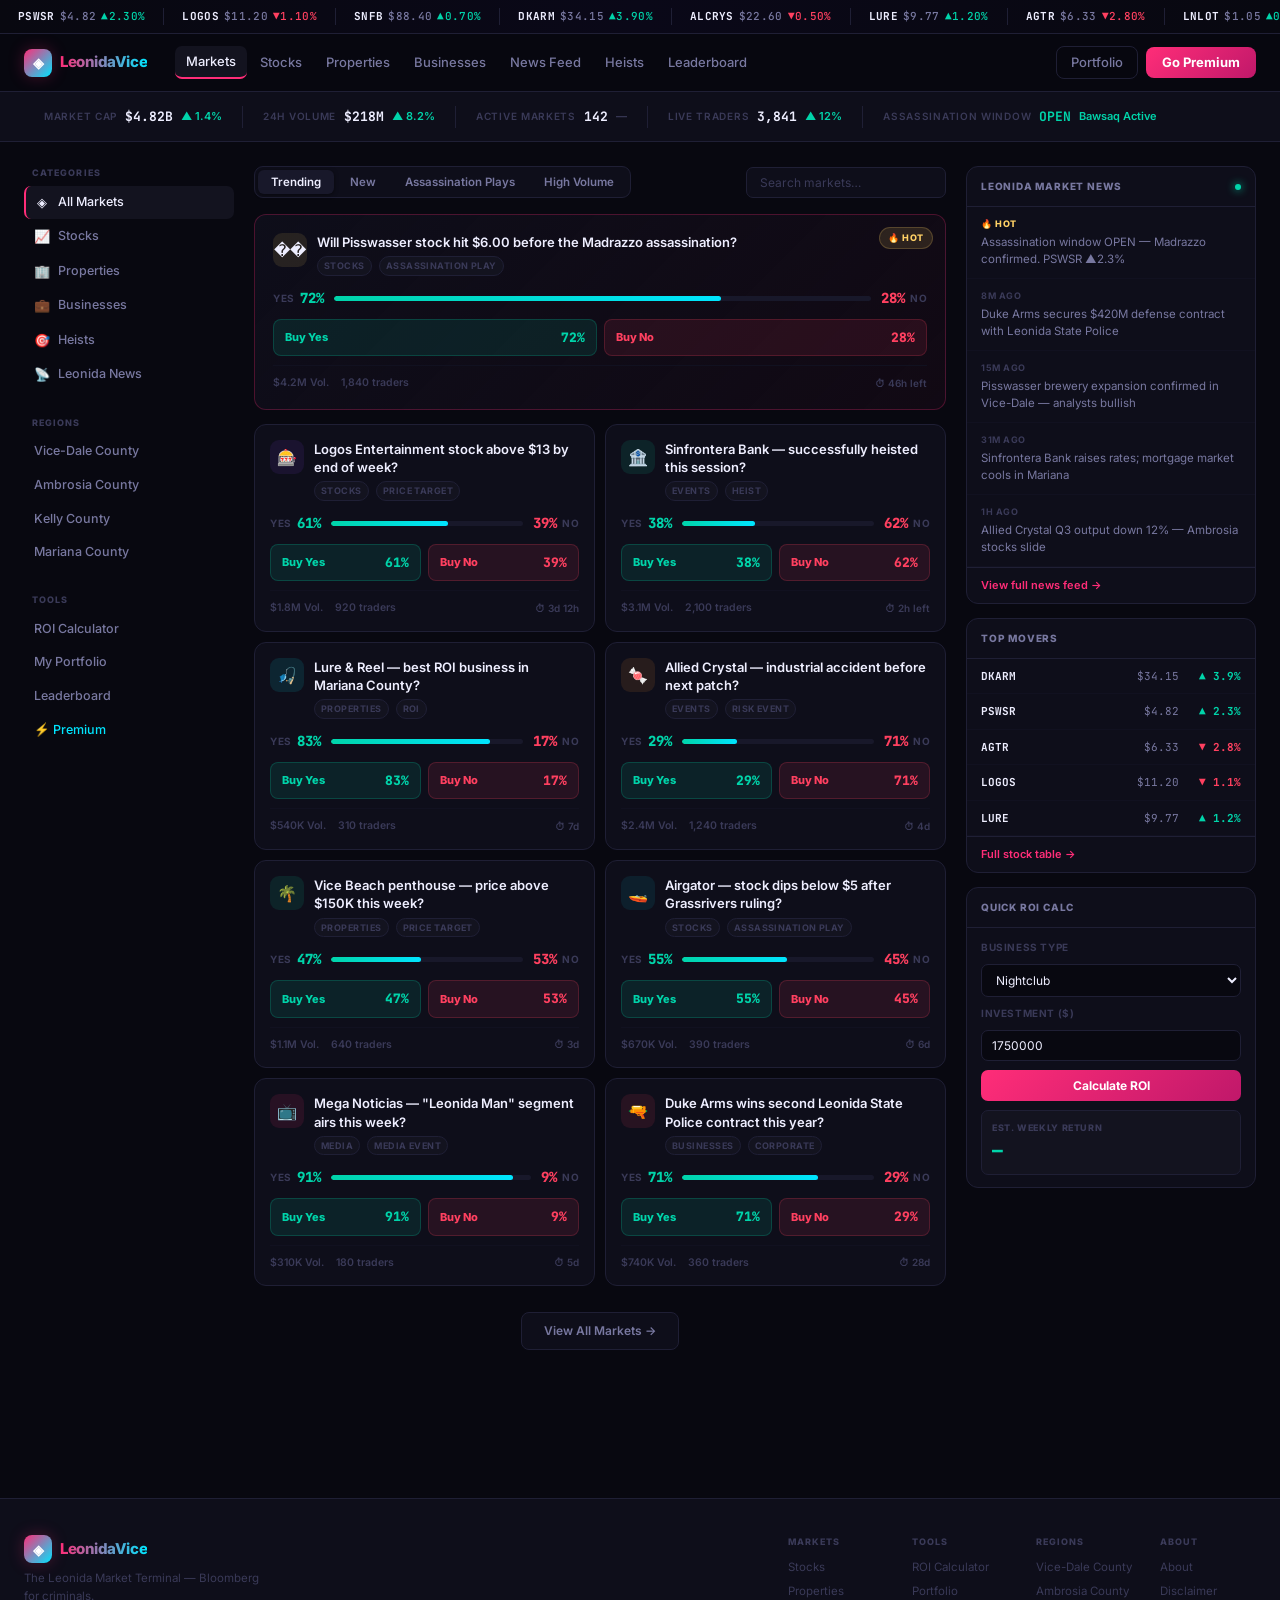
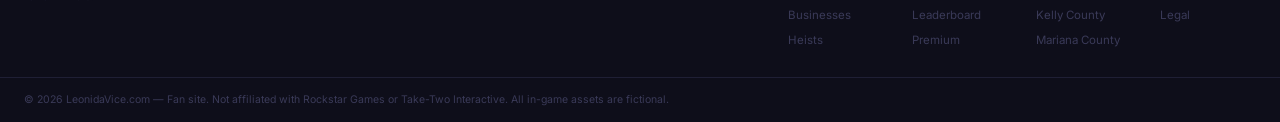
==== leonidavice/index.html @ eaaa9a16 "Initial commit — LeonidaVice Terminal v1 - Full Polymarket-style GTA VI economy tracker - 14 HTML pa" ====
﻿<!DOCTYPE html>
<html lang="en">
<head>
  <meta charset="UTF-8"/>
  <meta name="viewport" content="width=device-width,initial-scale=1.0"/>
  <title>LeonidaVice — The Leonida Market Terminal</title>
  <link rel="stylesheet" href="styles.css"/>
  <link rel="preconnect" href="https://fonts.googleapis.com"/>
  <link href="https://fonts.googleapis.com/css2?family=Inter:wght@300;400;500;600;700;800;900&family=JetBrains+Mono:wght@400;500;600;700&display=swap" rel="stylesheet"/>
</head>
<body>

<div class="ticker-wrap"><div class="ticker-track">
  <span class="tick up"><span class="tick-sym">PSWSR</span> <span class="tick-val">$4.82</span> <span class="tick-delta">▲2.30%</span></span>
  <span class="tick down"><span class="tick-sym">LOGOS</span> <span class="tick-val">$11.20</span> <span class="tick-delta">▼1.10%</span></span>
  <span class="tick up"><span class="tick-sym">SNFB</span> <span class="tick-val">$88.40</span> <span class="tick-delta">▲0.70%</span></span>
  <span class="tick up"><span class="tick-sym">DKARM</span> <span class="tick-val">$34.15</span> <span class="tick-delta">▲3.90%</span></span>
  <span class="tick down"><span class="tick-sym">ALCRYS</span> <span class="tick-val">$22.60</span> <span class="tick-delta">▼0.50%</span></span>
  <span class="tick up"><span class="tick-sym">LURE</span> <span class="tick-val">$9.77</span> <span class="tick-delta">▲1.20%</span></span>
  <span class="tick down"><span class="tick-sym">AGTR</span> <span class="tick-val">$6.33</span> <span class="tick-delta">▼2.80%</span></span>
  <span class="tick up"><span class="tick-sym">LNLOT</span> <span class="tick-val">$1.05</span> <span class="tick-delta">▲0.10%</span></span>
  <span class="tick up"><span class="tick-sym">MGNOT</span> <span class="tick-val">$18.90</span> <span class="tick-delta">▲0.40%</span></span>
  <span class="tick down"><span class="tick-sym">VCPROP</span> <span class="tick-val">$142.00</span> <span class="tick-delta">▼0.90%</span></span>
  <span class="tick up"><span class="tick-sym">PSWSR</span> <span class="tick-val">$4.82</span> <span class="tick-delta">▲2.30%</span></span>
  <span class="tick down"><span class="tick-sym">LOGOS</span> <span class="tick-val">$11.20</span> <span class="tick-delta">▼1.10%</span></span>
  <span class="tick up"><span class="tick-sym">SNFB</span> <span class="tick-val">$88.40</span> <span class="tick-delta">▲0.70%</span></span>
  <span class="tick up"><span class="tick-sym">DKARM</span> <span class="tick-val">$34.15</span> <span class="tick-delta">▲3.90%</span></span>
  <span class="tick down"><span class="tick-sym">ALCRYS</span> <span class="tick-val">$22.60</span> <span class="tick-delta">▼0.50%</span></span>
  <span class="tick up"><span class="tick-sym">LURE</span> <span class="tick-val">$9.77</span> <span class="tick-delta">▲1.20%</span></span>
  <span class="tick down"><span class="tick-sym">AGTR</span> <span class="tick-val">$6.33</span> <span class="tick-delta">▼2.80%</span></span>
  <span class="tick up"><span class="tick-sym">LNLOT</span> <span class="tick-val">$1.05</span> <span class="tick-delta">▲0.10%</span></span>
  <span class="tick up"><span class="tick-sym">MGNOT</span> <span class="tick-val">$18.90</span> <span class="tick-delta">▲0.40%</span></span>
  <span class="tick down"><span class="tick-sym">VCPROP</span> <span class="tick-val">$142.00</span> <span class="tick-delta">▼0.90%</span></span>
</div></div>

<nav class="nav"><div class="nav-inner">
  <a href="index.html" class="logo"><span class="logo-icon">◈</span><span class="logo-text">LeonidaVice</span></a>
  <div class="nav-links">
    <a href="index.html" class="nav-link active">Markets</a>
    <a href="stocks.html" class="nav-link">Stocks</a>
    <a href="properties.html" class="nav-link">Properties</a>
    <a href="businesses.html" class="nav-link">Businesses</a>
    <a href="news.html" class="nav-link">News Feed</a>
    <a href="heists.html" class="nav-link">Heists</a>
    <a href="leaderboard.html" class="nav-link">Leaderboard</a>
  </div>
  <div class="nav-right">
    <a href="portfolio.html" class="btn-ghost">Portfolio</a>
    <a href="premium.html" class="btn-primary">Go Premium</a>
  </div>
</div></nav>

<div class="stats-bar"><div class="stats-bar-inner">
  <div class="stat-item"><span class="stat-label">Market Cap</span><span class="stat-value" data-stat="market-cap">$4.82B</span><span class="stat-delta up">▲ 1.4%</span></div>
  <div class="stat-divider"></div>
  <div class="stat-item"><span class="stat-label">24h Volume</span><span class="stat-value">$218M</span><span class="stat-delta up">▲ 8.2%</span></div>
  <div class="stat-divider"></div>
  <div class="stat-item"><span class="stat-label">Active Markets</span><span class="stat-value">142</span><span class="stat-delta neutral">—</span></div>
  <div class="stat-divider"></div>
  <div class="stat-item"><span class="stat-label">Live Traders</span><span class="stat-value" data-traders>3,841</span><span class="stat-delta up">▲ 12%</span></div>
  <div class="stat-divider"></div>
  <div class="stat-item"><span class="stat-label">Assassination Window</span><span class="stat-value live-pulse">OPEN</span><span class="stat-delta up">Bawsaq Active</span></div>
</div></div>

<div class="main-layout">
  <aside class="sidebar-left">
    <div class="sidebar-section">
      <p class="sidebar-heading">Categories</p>
      <a href="index.html" class="sidebar-link active"><span class="sidebar-icon">◈</span> All Markets</a>
      <a href="stocks.html" class="sidebar-link"><span class="sidebar-icon">📈</span> Stocks</a>
      <a href="properties.html" class="sidebar-link"><span class="sidebar-icon">🏢</span> Properties</a>
      <a href="businesses.html" class="sidebar-link"><span class="sidebar-icon">💼</span> Businesses</a>
      <a href="heists.html" class="sidebar-link"><span class="sidebar-icon">🎯</span> Heists</a>
      <a href="news.html" class="sidebar-link"><span class="sidebar-icon">📡</span> Leonida News</a>
    </div>
    <div class="sidebar-section">
      <p class="sidebar-heading">Regions</p>
      <a href="region.html?r=vice-dale" class="sidebar-link">Vice-Dale County</a>
      <a href="region.html?r=ambrosia" class="sidebar-link">Ambrosia County</a>
      <a href="region.html?r=kelly" class="sidebar-link">Kelly County</a>
      <a href="region.html?r=mariana" class="sidebar-link">Mariana County</a>
    </div>
    <div class="sidebar-section">
      <p class="sidebar-heading">Tools</p>
      <a href="calculator.html" class="sidebar-link">ROI Calculator</a>
      <a href="portfolio.html" class="sidebar-link">My Portfolio</a>
      <a href="leaderboard.html" class="sidebar-link">Leaderboard</a>
      <a href="premium.html" class="sidebar-link premium-link">⚡ Premium</a>
    </div>
  </aside>

  <section class="feed">
    <div class="filter-bar">
      <div class="filter-tabs">
        <button class="filter-tab active">Trending</button>
        <button class="filter-tab">New</button>
        <button class="filter-tab">Assassination Plays</button>
        <button class="filter-tab">High Volume</button>
      </div>
      <input type="text" placeholder="Search markets…" class="search-input"/>
    </div>

    <!-- FEATURED CARD — full Polymarket style -->
    <div class="market-card featured" data-market-id="pswsr-6">
      <div class="card-badge">🔥 HOT</div>
      <div class="card-header">
        <div class="card-icon-wrap pisswasser">��</div>
        <div class="card-title-block">
          <h3 class="card-title">Will Pisswasser stock hit $6.00 before the Madrazzo assassination?</h3>
          <div class="card-meta">
            <span class="card-tag">Stocks</span>
            <span class="card-tag">Assassination Play</span>
          </div>
        </div>
      </div>
      <!-- Probability display -->
      <div class="card-prob-row">
        <div class="card-prob-yes">
          <span class="card-prob-label">Yes</span>
          <span class="card-prob-pct outcome-pct" style="color:var(--teal)">72%</span>
        </div>
        <div class="card-prob-bar-wrap">
          <div class="card-prob-bar">
            <div class="card-prob-fill" style="width:72%"></div>
          </div>
        </div>
        <div class="card-prob-no">
          <span class="card-prob-pct outcome-pct" style="color:var(--red)">28%</span>
          <span class="card-prob-label">No</span>
        </div>
      </div>
      <!-- Action buttons -->
      <div class="card-outcomes">
        <a href="market.html?id=pswsr-6" class="outcome-btn yes">
          <span class="outcome-label">Buy Yes</span><span class="outcome-pct">72%</span>
        </a>
        <a href="market.html?id=pswsr-6" class="outcome-btn no">
          <span class="outcome-label">Buy No</span><span class="outcome-pct">28%</span>
        </a>
      </div>
      <!-- Footer stats -->
      <div class="card-footer-stats">
        <span class="card-vol">$4.2M Vol.</span>
        <span class="card-traders card-traders">1,840 traders</span>
        <span class="card-ends">⏱ 46h left</span>
      </div>
    </div>

    <!-- MARKET GRID — 2 col, true Polymarket cards -->
    <div class="market-grid">

      <!-- Card: LOGOS -->
      <div class="market-card" data-market-id="logos-week">
        <div class="card-header">
          <div class="card-icon-wrap logos">🎰</div>
          <div class="card-title-block">
            <h3 class="card-title">Logos Entertainment stock above $13 by end of week?</h3>
            <div class="card-meta"><span class="card-tag">Stocks</span><span class="card-tag">Price Target</span></div>
          </div>
        </div>
        <div class="card-prob-row">
          <div class="card-prob-yes"><span class="card-prob-label">Yes</span><span class="card-prob-pct" style="color:var(--teal)">61%</span></div>
          <div class="card-prob-bar-wrap"><div class="card-prob-bar"><div class="card-prob-fill" style="width:61%"></div></div></div>
          <div class="card-prob-no"><span class="card-prob-pct" style="color:var(--red)">39%</span><span class="card-prob-label">No</span></div>
        </div>
        <div class="card-outcomes">
          <a href="market.html?id=logos-week" class="outcome-btn yes"><span class="outcome-label">Buy Yes</span><span class="outcome-pct">61%</span></a>
          <a href="market.html?id=logos-week" class="outcome-btn no"><span class="outcome-label">Buy No</span><span class="outcome-pct">39%</span></a>
        </div>
        <div class="card-footer-stats">
          <span class="card-vol">$1.8M Vol.</span>
          <span class="card-traders">920 traders</span>
          <span class="card-ends">⏱ 3d 12h</span>
        </div>
      </div>

      <!-- Card: SNFB Heist -->
      <div class="market-card" data-market-id="snfb-heist">
        <div class="card-header">
          <div class="card-icon-wrap snfb">🏦</div>
          <div class="card-title-block">
            <h3 class="card-title">Sinfrontera Bank — successfully heisted this session?</h3>
            <div class="card-meta"><span class="card-tag">Events</span><span class="card-tag">Heist</span></div>
          </div>
        </div>
        <div class="card-prob-row">
          <div class="card-prob-yes"><span class="card-prob-label">Yes</span><span class="card-prob-pct" style="color:var(--teal)">38%</span></div>
          <div class="card-prob-bar-wrap"><div class="card-prob-bar"><div class="card-prob-fill" style="width:38%"></div></div></div>
          <div class="card-prob-no"><span class="card-prob-pct" style="color:var(--red)">62%</span><span class="card-prob-label">No</span></div>
        </div>
        <div class="card-outcomes">
          <a href="market.html?id=snfb-heist" class="outcome-btn yes"><span class="outcome-label">Buy Yes</span><span class="outcome-pct">38%</span></a>
          <a href="market.html?id=snfb-heist" class="outcome-btn no"><span class="outcome-label">Buy No</span><span class="outcome-pct">62%</span></a>
        </div>
        <div class="card-footer-stats">
          <span class="card-vol">$3.1M Vol.</span>
          <span class="card-traders">2,100 traders</span>
          <span class="card-ends">⏱ 2h left</span>
        </div>
      </div>

      <!-- Card: LURE ROI -->
      <div class="market-card" data-market-id="lure-roi">
        <div class="card-header">
          <div class="card-icon-wrap lure">🎣</div>
          <div class="card-title-block">
            <h3 class="card-title">Lure & Reel — best ROI business in Mariana County?</h3>
            <div class="card-meta"><span class="card-tag">Properties</span><span class="card-tag">ROI</span></div>
          </div>
        </div>
        <div class="card-prob-row">
          <div class="card-prob-yes"><span class="card-prob-label">Yes</span><span class="card-prob-pct" style="color:var(--teal)">83%</span></div>
          <div class="card-prob-bar-wrap"><div class="card-prob-bar"><div class="card-prob-fill" style="width:83%"></div></div></div>
          <div class="card-prob-no"><span class="card-prob-pct" style="color:var(--red)">17%</span><span class="card-prob-label">No</span></div>
        </div>
        <div class="card-outcomes">
          <a href="market.html?id=lure-roi" class="outcome-btn yes"><span class="outcome-label">Buy Yes</span><span class="outcome-pct">83%</span></a>
          <a href="market.html?id=lure-roi" class="outcome-btn no"><span class="outcome-label">Buy No</span><span class="outcome-pct">17%</span></a>
        </div>
        <div class="card-footer-stats">
          <span class="card-vol">$540K Vol.</span>
          <span class="card-traders">310 traders</span>
          <span class="card-ends">⏱ 7d</span>
        </div>
      </div>

      <!-- Card: ALCRYS accident -->
      <div class="market-card" data-market-id="alcrys-accident">
        <div class="card-header">
          <div class="card-icon-wrap alcrys">🍬</div>
          <div class="card-title-block">
            <h3 class="card-title">Allied Crystal — industrial accident before next patch?</h3>
            <div class="card-meta"><span class="card-tag">Events</span><span class="card-tag">Risk Event</span></div>
          </div>
        </div>
        <div class="card-prob-row">
          <div class="card-prob-yes"><span class="card-prob-label">Yes</span><span class="card-prob-pct" style="color:var(--teal)">29%</span></div>
          <div class="card-prob-bar-wrap"><div class="card-prob-bar"><div class="card-prob-fill" style="width:29%"></div></div></div>
          <div class="card-prob-no"><span class="card-prob-pct" style="color:var(--red)">71%</span><span class="card-prob-label">No</span></div>
        </div>
        <div class="card-outcomes">
          <a href="market.html?id=alcrys-accident" class="outcome-btn yes"><span class="outcome-label">Buy Yes</span><span class="outcome-pct">29%</span></a>
          <a href="market.html?id=alcrys-accident" class="outcome-btn no"><span class="outcome-label">Buy No</span><span class="outcome-pct">71%</span></a>
        </div>
        <div class="card-footer-stats">
          <span class="card-vol">$2.4M Vol.</span>
          <span class="card-traders">1,240 traders</span>
          <span class="card-ends">⏱ 4d</span>
        </div>
      </div>

      <!-- Card: VCPROP -->
      <div class="market-card" data-market-id="vcprop-150">
        <div class="card-header">
          <div class="card-icon-wrap vcprop">🌴</div>
          <div class="card-title-block">
            <h3 class="card-title">Vice Beach penthouse — price above $150K this week?</h3>
            <div class="card-meta"><span class="card-tag">Properties</span><span class="card-tag">Price Target</span></div>
          </div>
        </div>
        <div class="card-prob-row">
          <div class="card-prob-yes"><span class="card-prob-label">Yes</span><span class="card-prob-pct" style="color:var(--teal)">47%</span></div>
          <div class="card-prob-bar-wrap"><div class="card-prob-bar"><div class="card-prob-fill" style="width:47%"></div></div></div>
          <div class="card-prob-no"><span class="card-prob-pct" style="color:var(--red)">53%</span><span class="card-prob-label">No</span></div>
        </div>
        <div class="card-outcomes">
          <a href="market.html?id=vcprop-150" class="outcome-btn yes"><span class="outcome-label">Buy Yes</span><span class="outcome-pct">47%</span></a>
          <a href="market.html?id=vcprop-150" class="outcome-btn no"><span class="outcome-label">Buy No</span><span class="outcome-pct">53%</span></a>
        </div>
        <div class="card-footer-stats">
          <span class="card-vol">$1.1M Vol.</span>
          <span class="card-traders">640 traders</span>
          <span class="card-ends">⏱ 3d</span>
        </div>
      </div>

      <!-- Card: AGTR dip -->
      <div class="market-card" data-market-id="agtr-dip">
        <div class="card-header">
          <div class="card-icon-wrap agtr">🚤</div>
          <div class="card-title-block">
            <h3 class="card-title">Airgator — stock dips below $5 after Grassrivers ruling?</h3>
            <div class="card-meta"><span class="card-tag">Stocks</span><span class="card-tag">Assassination Play</span></div>
          </div>
        </div>
        <div class="card-prob-row">
          <div class="card-prob-yes"><span class="card-prob-label">Yes</span><span class="card-prob-pct" style="color:var(--teal)">55%</span></div>
          <div class="card-prob-bar-wrap"><div class="card-prob-bar"><div class="card-prob-fill" style="width:55%"></div></div></div>
          <div class="card-prob-no"><span class="card-prob-pct" style="color:var(--red)">45%</span><span class="card-prob-label">No</span></div>
        </div>
        <div class="card-outcomes">
          <a href="market.html?id=agtr-dip" class="outcome-btn yes"><span class="outcome-label">Buy Yes</span><span class="outcome-pct">55%</span></a>
          <a href="market.html?id=agtr-dip" class="outcome-btn no"><span class="outcome-label">Buy No</span><span class="outcome-pct">45%</span></a>
        </div>
        <div class="card-footer-stats">
          <span class="card-vol">$670K Vol.</span>
          <span class="card-traders">390 traders</span>
          <span class="card-ends">⏱ 6d</span>
        </div>
      </div>

      <!-- Card: MGNOT -->
      <div class="market-card" data-market-id="mgnot-leonidaman">
        <div class="card-header">
          <div class="card-icon-wrap mgnot">📺</div>
          <div class="card-title-block">
            <h3 class="card-title">Mega Noticias — "Leonida Man" segment airs this week?</h3>
            <div class="card-meta"><span class="card-tag">Media</span><span class="card-tag">Media Event</span></div>
          </div>
        </div>
        <div class="card-prob-row">
          <div class="card-prob-yes"><span class="card-prob-label">Yes</span><span class="card-prob-pct" style="color:var(--teal)">91%</span></div>
          <div class="card-prob-bar-wrap"><div class="card-prob-bar"><div class="card-prob-fill" style="width:91%"></div></div></div>
          <div class="card-prob-no"><span class="card-prob-pct" style="color:var(--red)">9%</span><span class="card-prob-label">No</span></div>
        </div>
        <div class="card-outcomes">
          <a href="market.html?id=mgnot-leonidaman" class="outcome-btn yes"><span class="outcome-label">Buy Yes</span><span class="outcome-pct">91%</span></a>
          <a href="market.html?id=mgnot-leonidaman" class="outcome-btn no"><span class="outcome-label">Buy No</span><span class="outcome-pct">9%</span></a>
        </div>
        <div class="card-footer-stats">
          <span class="card-vol">$310K Vol.</span>
          <span class="card-traders">180 traders</span>
          <span class="card-ends">⏱ 5d</span>
        </div>
      </div>

      <!-- Card: DKARM contract -->
      <div class="market-card" data-market-id="dkarm-contract">
        <div class="card-header">
          <div class="card-icon-wrap duke">🔫</div>
          <div class="card-title-block">
            <h3 class="card-title">Duke Arms wins second Leonida State Police contract this year?</h3>
            <div class="card-meta"><span class="card-tag">Businesses</span><span class="card-tag">Corporate</span></div>
          </div>
        </div>
        <div class="card-prob-row">
          <div class="card-prob-yes"><span class="card-prob-label">Yes</span><span class="card-prob-pct" style="color:var(--teal)">71%</span></div>
          <div class="card-prob-bar-wrap"><div class="card-prob-bar"><div class="card-prob-fill" style="width:71%"></div></div></div>
          <div class="card-prob-no"><span class="card-prob-pct" style="color:var(--red)">29%</span><span class="card-prob-label">No</span></div>
        </div>
        <div class="card-outcomes">
          <a href="market.html?id=duke-kelly" class="outcome-btn yes"><span class="outcome-label">Buy Yes</span><span class="outcome-pct">71%</span></a>
          <a href="market.html?id=duke-kelly" class="outcome-btn no"><span class="outcome-label">Buy No</span><span class="outcome-pct">29%</span></a>
        </div>
        <div class="card-footer-stats">
          <span class="card-vol">$740K Vol.</span>
          <span class="card-traders">360 traders</span>
          <span class="card-ends">⏱ 28d</span>
        </div>
      </div>

    </div><!-- end market-grid -->

    <div class="load-more-wrap">
      <a href="stocks.html" class="btn-load-more">View All Markets →</a>
    </div>
  </section>

  <!-- RIGHT SIDEBAR -->
  <aside class="sidebar-right">
    <div class="widget">
      <div class="widget-header"><span class="widget-title">Leonida Market News</span><span class="live-dot"></span></div>
      <div class="news-feed">
        <a href="news.html" class="news-item"><span class="news-item-hot">🔥 HOT</span><p class="news-text">Assassination window OPEN — Madrazzo confirmed. PSWSR ▲2.3%</p></a>
        <a href="news.html" class="news-item"><span class="news-time">8m ago</span><p class="news-text">Duke Arms secures $420M defense contract with Leonida State Police</p></a>
        <a href="news.html" class="news-item"><span class="news-time">15m ago</span><p class="news-text">Pisswasser brewery expansion confirmed in Vice-Dale — analysts bullish</p></a>
        <a href="news.html" class="news-item"><span class="news-time">31m ago</span><p class="news-text">Sinfrontera Bank raises rates; mortgage market cools in Mariana</p></a>
        <a href="news.html" class="news-item"><span class="news-time">1h ago</span><p class="news-text">Allied Crystal Q3 output down 12% — Ambrosia stocks slide</p></a>
      </div>
      <a href="news.html" class="widget-footer-link">View full news feed →</a>
    </div>

    <div class="widget">
      <div class="widget-header"><span class="widget-title">Top Movers</span></div>
      <div class="movers-list">
        <a href="stock-detail.html?sym=DKARM" class="mover-row" data-sym="DKARM"><span class="mover-name">DKARM</span><span class="mover-price">$34.15</span><span class="mover-delta up">▲ 3.9%</span></a>
        <a href="stock-detail.html?sym=PSWSR" class="mover-row" data-sym="PSWSR"><span class="mover-name">PSWSR</span><span class="mover-price">$4.82</span><span class="mover-delta up">▲ 2.3%</span></a>
        <a href="stock-detail.html?sym=AGTR" class="mover-row" data-sym="AGTR"><span class="mover-name">AGTR</span><span class="mover-price">$6.33</span><span class="mover-delta down">▼ 2.8%</span></a>
        <a href="stock-detail.html?sym=LOGOS" class="mover-row" data-sym="LOGOS"><span class="mover-name">LOGOS</span><span class="mover-price">$11.20</span><span class="mover-delta down">▼ 1.1%</span></a>
        <a href="stock-detail.html?sym=LURE" class="mover-row" data-sym="LURE"><span class="mover-name">LURE</span><span class="mover-price">$9.77</span><span class="mover-delta up">▲ 1.2%</span></a>
      </div>
      <a href="stocks.html" class="widget-footer-link">Full stock table →</a>
    </div>

    <div class="widget">
      <div class="widget-header"><span class="widget-title">Quick ROI Calc</span></div>
      <div class="calc-body">
        <label class="calc-label">Business Type</label>
        <select class="calc-select" id="biz-type">
          <option>Nightclub</option><option>Bunker</option><option>Coke Lab</option>
          <option>Counterfeit Cash</option><option>Weed Farm</option>
        </select>
        <label class="calc-label">Investment ($)</label>
        <input type="number" class="calc-input" id="invest-amt" value="1750000"/>
        <button class="btn-calc" onclick="calcROI()">Calculate ROI</button>
        <div class="calc-result">
          <span class="result-label">Est. Weekly Return</span>
          <span class="result-value" id="result-val">—</span>
        </div>
      </div>
    </div>
  </aside>
</div>

<footer class="footer">
  <div class="footer-inner">
    <div class="footer-brand">
      <a href="index.html" class="logo"><span class="logo-icon">◈</span><span class="logo-text">LeonidaVice</span></a>
      <p class="footer-tagline">The Leonida Market Terminal — Bloomberg for criminals.</p>
    </div>
    <div class="footer-links">
      <div class="footer-col"><p class="footer-col-title">Markets</p><a href="stocks.html">Stocks</a><a href="properties.html">Properties</a><a href="businesses.html">Businesses</a><a href="heists.html">Heists</a></div>
      <div class="footer-col"><p class="footer-col-title">Tools</p><a href="calculator.html">ROI Calculator</a><a href="portfolio.html">Portfolio</a><a href="leaderboard.html">Leaderboard</a><a href="premium.html">Premium</a></div>
      <div class="footer-col"><p class="footer-col-title">Regions</p><a href="region.html?r=vice-dale">Vice-Dale County</a><a href="region.html?r=ambrosia">Ambrosia County</a><a href="region.html?r=kelly">Kelly County</a><a href="region.html?r=mariana">Mariana County</a></div>
      <div class="footer-col"><p class="footer-col-title">About</p><a href="about.html">About</a><a href="about.html#disclaimer">Disclaimer</a><a href="about.html#legal">Legal</a></div>
    </div>
  </div>
  <div class="footer-bottom">
    <p>© 2026 LeonidaVice.com — Fan site. Not affiliated with Rockstar Games or Take-Two Interactive. All in-game assets are fictional.</p>
  </div>
</footer>

<!-- Compact mode toggle for second-monitor use -->
<button class="compact-toggle" onclick="document.body.classList.toggle('compact-mode')" title="Toggle compact mode">⊞</button>

<script src="data-config.js"></script>
<script src="app.js"></script>
</body>
</html>
---- leonidavice/styles.css ----
﻿/* ═══════════════════════════════════════════════
   LEONIDAVICE — Design System
   Miami Vice × Polymarket: hot pink / cyan / teal
   on near-black. Premium fintech, zero generic.
═══════════════════════════════════════════════ */
:root {
  /* Core backgrounds */
  --bg:          #080810;
  --surface:     #0e0e1a;
  --surface-2:   #13131f;
  --surface-3:   #18182a;

  /* Borders */
  --border:        #1f1f35;
  --border-subtle: #111120;

  /* Miami Vice accent palette */
  --pink:        #ff2d78;
  --pink-dim:    rgba(255,45,120,0.12);
  --pink-glow:   rgba(255,45,120,0.25);
  --cyan:        #00e5ff;
  --cyan-dim:    rgba(0,229,255,0.10);
  --cyan-glow:   rgba(0,229,255,0.22);
  --teal:        #00d4aa;
  --teal-dim:    rgba(0,212,170,0.10);
  --teal-glow:   rgba(0,212,170,0.20);
  --purple:      #7c3aed;
  --purple-dim:  rgba(124,58,237,0.12);

  /* Semantic */
  --accent:      var(--pink);
  --accent-hover:#ff5294;
  --accent-glow: var(--pink-glow);
  --green:       var(--teal);
  --green-bg:    var(--teal-dim);
  --red:         #ff4060;
  --red-bg:      rgba(255,64,96,0.10);
  --gold:        #ffd166;

  /* Text */
  --text:   #eeeeff;
  --text-2: #7878a0;
  --text-3: #3a3a58;

  /* Layout */
  --ticker-h: 34px;
  --nav-h:    58px;
  --stats-h:  50px;
}

*,*::before,*::after { box-sizing:border-box; margin:0; padding:0 }
html { font-size:14px; scroll-behavior:smooth }
body {
  background: var(--bg);
  color: var(--text);
  font-family: 'Inter', sans-serif;
  line-height: 1.5;
  min-height: 100vh;
  overflow-x: hidden;
}
a { color:inherit; text-decoration:none }
button { cursor:pointer; font-family:inherit }
input,select,textarea { font-family:inherit }

/* ── TICKER ── */
.ticker-wrap {
  position:fixed; top:0; left:0; right:0; z-index:100;
  height:var(--ticker-h);
  background: linear-gradient(90deg, #080810 0%, #0a0818 50%, #080810 100%);
  border-bottom: 1px solid var(--border);
  overflow:hidden; display:flex; align-items:center;
}
.ticker-track {
  display:flex; gap:0; white-space:nowrap;
  animation: ticker 55s linear infinite;
}
.ticker-track:hover { animation-play-state:paused }
@keyframes ticker { 0%{transform:translateX(0)} 100%{transform:translateX(-50%)} }
.tick {
  display:inline-flex; align-items:center; gap:5px;
  padding:0 18px;
  font-family:'JetBrains Mono',monospace;
  font-size:11px; font-weight:500; letter-spacing:0.03em;
  border-right:1px solid var(--border);
}
.tick-sym { color:var(--text); font-weight:700 }
.tick-val { color:var(--text-2) }
.tick.up  .tick-delta { color:var(--teal) }
.tick.down .tick-delta { color:var(--red) }

/* ── NAV ── */
.nav {
  position:fixed; top:var(--ticker-h); left:0; right:0; z-index:99;
  height:var(--nav-h);
  background: rgba(8,8,16,0.96);
  backdrop-filter: blur(16px);
  border-bottom: 1px solid var(--border);
  display:flex; align-items:center;
}
.nav-inner {
  max-width:1440px; margin:0 auto; width:100%;
  padding:0 24px; display:flex; align-items:center; gap:28px;
}
.logo { display:flex; align-items:center; gap:8px; flex-shrink:0 }
.logo-icon {
  width:28px; height:28px; border-radius:8px;
  background: linear-gradient(135deg, var(--pink), var(--cyan));
  display:flex; align-items:center; justify-content:center;
  font-size:14px; color:#fff; font-weight:900;
  box-shadow: 0 0 16px var(--pink-glow);
}
.logo-text {
  font-size:15px; font-weight:800; letter-spacing:-0.03em;
  background: linear-gradient(90deg, var(--pink), var(--cyan));
  -webkit-background-clip:text; -webkit-text-fill-color:transparent;
  background-clip:text;
}
.nav-links { display:flex; align-items:center; gap:2px; flex:1 }
.nav-link {
  padding:6px 11px; border-radius:7px;
  font-size:13px; font-weight:500; color:var(--text-2);
  transition:all 0.15s;
}
.nav-link:hover { color:var(--text); background:var(--surface-2) }
.nav-link.active {
  color:var(--text); background:var(--surface-2);
  border-bottom: 2px solid var(--pink);
}
.nav-right { display:flex; align-items:center; gap:8px; margin-left:auto }
.btn-ghost {
  padding:6px 14px; border-radius:8px;
  font-size:13px; font-weight:500; color:var(--text-2);
  border:1px solid var(--border); transition:all 0.15s;
}
.btn-ghost:hover { color:var(--text); border-color:var(--pink) }
.btn-primary {
  padding:6px 16px; border-radius:8px;
  font-size:13px; font-weight:700;
  background: linear-gradient(135deg, var(--pink), #c0186a);
  color:#fff; border:none; transition:all 0.15s;
  box-shadow: 0 0 0 var(--pink-glow);
}
.btn-primary:hover {
  background: linear-gradient(135deg, #ff5294, var(--pink));
  box-shadow: 0 0 20px var(--pink-glow);
}

/* ── STATS BAR ── */
.stats-bar {
  position:fixed;
  top:calc(var(--ticker-h) + var(--nav-h));
  left:0; right:0; z-index:98;
  height:var(--stats-h);
  background:var(--surface);
  border-bottom:1px solid var(--border);
  display:flex; align-items:center;
}
.stats-bar-inner {
  max-width:1440px; margin:0 auto; width:100%;
  padding:0 24px; display:flex; align-items:center; gap:0;
  overflow-x:auto;
}
.stat-item { display:flex; align-items:center; gap:8px; padding:0 20px; flex-shrink:0 }
.stat-label {
  font-size:10px; font-weight:600; color:var(--text-3);
  text-transform:uppercase; letter-spacing:0.07em;
}
.stat-value {
  font-family:'JetBrains Mono',monospace;
  font-size:13px; font-weight:700; color:var(--text);
}
.stat-delta { font-size:11px; font-weight:600 }
.stat-delta.up   { color:var(--teal) }
.stat-delta.down { color:var(--red) }
.stat-delta.neutral { color:var(--text-3) }
.stat-divider { width:1px; height:22px; background:var(--border); flex-shrink:0 }
.live-pulse { color:var(--teal); animation:pulse-text 2s ease-in-out infinite }
@keyframes pulse-text { 0%,100%{opacity:1} 50%{opacity:0.4} }

/* ── PAGE BODY OFFSET ── */
.page-body {
  padding-top: calc(var(--ticker-h) + var(--nav-h) + var(--stats-h) + 28px);
  max-width:1440px; margin:0 auto;
  padding-left:24px; padding-right:24px; padding-bottom:80px;
}

/* ── MAIN 3-COL LAYOUT ── */
.main-layout {
  display:grid;
  grid-template-columns: 210px 1fr 290px;
  gap:20px;
  max-width:1440px; margin:0 auto;
  padding: calc(var(--ticker-h) + var(--nav-h) + var(--stats-h) + 24px) 24px 80px;
}

/* ── SIDEBAR LEFT ── */
.sidebar-left {
  position:sticky;
  top:calc(var(--ticker-h) + var(--nav-h) + var(--stats-h) + 24px);
  height:fit-content;
}
.sidebar-section { margin-bottom:24px }
.sidebar-heading {
  font-size:9px; font-weight:800; text-transform:uppercase;
  letter-spacing:0.12em; color:var(--text-3);
  margin-bottom:6px; padding:0 8px;
}
.sidebar-link {
  display:flex; align-items:center; gap:8px;
  padding:7px 10px; border-radius:7px;
  font-size:12.5px; font-weight:500; color:var(--text-2);
  transition:all 0.15s; margin-bottom:1px;
}
.sidebar-link:hover { color:var(--text); background:var(--surface-2) }
.sidebar-link.active {
  color:var(--text); background:var(--surface-2);
  border-left:2px solid var(--pink);
  padding-left:8px;
}
.sidebar-icon { font-size:13px; width:16px; text-align:center }
.premium-link { color:var(--cyan) !important }
.premium-link:hover { background:var(--cyan-dim) !important }

/* ── SIDEBAR RIGHT ── */
.sidebar-right {
  position:sticky;
  top:calc(var(--ticker-h) + var(--nav-h) + var(--stats-h) + 24px);
  height:fit-content;
  display:flex; flex-direction:column; gap:14px;
}

/* ── WIDGETS ── */
.widget {
  background:var(--surface);
  border:1px solid var(--border);
  border-radius:12px; overflow:hidden;
}
.widget-header {
  display:flex; align-items:center; justify-content:space-between;
  padding:12px 14px; border-bottom:1px solid var(--border);
}
.widget-title {
  font-size:10px; font-weight:800; text-transform:uppercase;
  letter-spacing:0.08em; color:var(--text-2);
}
.live-dot {
  width:6px; height:6px; border-radius:50%;
  background:var(--teal); box-shadow:0 0 8px var(--teal);
  animation:live-blink 1.5s ease-in-out infinite;
}
@keyframes live-blink {
  0%,100%{opacity:1;box-shadow:0 0 8px var(--teal)}
  50%{opacity:0.3;box-shadow:none}
}
.widget-footer-link {
  display:block; padding:9px 14px;
  font-size:11px; font-weight:600; color:var(--pink);
  border-top:1px solid var(--border); transition:color 0.15s;
}
.widget-footer-link:hover { color:var(--cyan) }

/* ── NEWS FEED ── */
.news-feed { display:flex; flex-direction:column }
.news-item {
  display:flex; flex-direction:column; gap:3px;
  padding:10px 14px; border-bottom:1px solid var(--border-subtle);
  transition:background 0.15s;
}
.news-item:hover { background:var(--surface-2) }
.news-time {
  font-size:9px; font-weight:700; color:var(--text-3);
  text-transform:uppercase; letter-spacing:0.06em;
}
.news-text { font-size:11.5px; color:var(--text-2); line-height:1.5 }
.news-item-hot { font-size:9px; font-weight:800; color:var(--gold); letter-spacing:0.06em }

/* ── MOVERS ── */
.movers-list { display:flex; flex-direction:column }
.mover-row {
  display:flex; align-items:center;
  padding:9px 14px; border-bottom:1px solid var(--border-subtle);
  transition:background 0.15s; gap:8px;
}
.mover-row:hover { background:var(--surface-2) }
.mover-name {
  font-family:'JetBrains Mono',monospace;
  font-size:11px; font-weight:700; color:var(--text); flex:1;
}
.mover-price {
  font-family:'JetBrains Mono',monospace;
  font-size:11px; color:var(--text-2);
}
.mover-delta {
  font-family:'JetBrains Mono',monospace;
  font-size:11px; font-weight:700; min-width:54px; text-align:right;
}
.mover-delta.up   { color:var(--teal) }
.mover-delta.down { color:var(--red) }

/* ── ROI CALC WIDGET ── */
.calc-body { padding:12px 14px; display:flex; flex-direction:column; gap:9px }
.calc-label {
  font-size:10px; font-weight:700; color:var(--text-3);
  text-transform:uppercase; letter-spacing:0.06em;
}
.calc-select,.calc-input {
  width:100%; padding:7px 10px;
  background:var(--bg); border:1px solid var(--border);
  border-radius:7px; color:var(--text); font-size:12px;
  outline:none; transition:border-color 0.15s;
}
.calc-select:focus,.calc-input:focus { border-color:var(--pink) }
.btn-calc {
  width:100%; padding:8px;
  background: linear-gradient(135deg, var(--pink), #c0186a);
  color:#fff; border:none; border-radius:7px;
  font-size:12px; font-weight:700; transition:all 0.15s;
}
.btn-calc:hover { box-shadow:0 0 14px var(--pink-glow) }
.calc-result {
  background:var(--surface-2); border:1px solid var(--border);
  border-radius:7px; padding:10px;
  display:flex; flex-direction:column; gap:3px;
}
.result-label {
  font-size:9px; font-weight:800; text-transform:uppercase;
  letter-spacing:0.07em; color:var(--text-3);
}
.result-value {
  font-family:'JetBrains Mono',monospace;
  font-size:18px; font-weight:800; color:var(--teal);
}

/* ── FILTER BAR ── */
.filter-bar {
  display:flex; align-items:center; justify-content:space-between;
  margin-bottom:16px; gap:12px; flex-wrap:wrap;
}
.filter-tabs {
  display:flex; gap:3px;
  background:var(--surface); border:1px solid var(--border);
  border-radius:9px; padding:3px;
}
.filter-tab {
  padding:5px 13px; border-radius:6px;
  font-size:11.5px; font-weight:600; color:var(--text-2);
  background:none; border:none; transition:all 0.15s; white-space:nowrap;
}
.filter-tab:hover { color:var(--text) }
.filter-tab.active {
  background:var(--surface-3); color:var(--text);
  box-shadow:0 1px 4px rgba(0,0,0,0.5);
}
.search-input {
  padding:7px 13px;
  background:var(--surface); border:1px solid var(--border);
  border-radius:7px; color:var(--text); font-size:12px;
  outline:none; width:200px; transition:border-color 0.15s;
}
.search-input:focus { border-color:var(--pink) }
.search-input::placeholder { color:var(--text-3) }

/* ── MARKET CARDS ── */
.market-card {
  background:var(--surface); border:1px solid var(--border);
  border-radius:12px; padding:15px;
  transition:all 0.2s; cursor:pointer;
}
.market-card:hover {
  border-color:rgba(255,45,120,0.35);
  box-shadow:0 0 20px rgba(255,45,120,0.07);
}
.market-card.featured {
  margin-bottom:14px; padding:18px; position:relative;
  border-color:rgba(255,45,120,0.25);
  background:linear-gradient(135deg,var(--surface) 0%,rgba(255,45,120,0.04) 100%);
}
.card-badge {
  position:absolute; top:12px; right:12px;
  font-size:9px; font-weight:800; padding:3px 8px;
  border-radius:20px; background:rgba(255,209,102,0.12);
  color:var(--gold); border:1px solid rgba(255,209,102,0.2);
  letter-spacing:0.06em;
}
.card-header { display:flex; align-items:flex-start; gap:10px; margin-bottom:12px }
.card-icon-wrap {
  width:34px; height:34px; border-radius:9px;
  display:flex; align-items:center; justify-content:center;
  font-size:16px; flex-shrink:0; background:var(--surface-2);
}
.card-icon-wrap.pisswasser { background:rgba(255,209,102,0.1) }
.card-icon-wrap.logos      { background:rgba(124,58,237,0.1) }
.card-icon-wrap.duke       { background:rgba(255,64,96,0.1) }
.card-icon-wrap.snfb       { background:rgba(0,212,170,0.1) }
.card-icon-wrap.lure       { background:rgba(0,229,255,0.1) }
.card-icon-wrap.alcrys     { background:rgba(255,150,50,0.1) }
.card-icon-wrap.agtr       { background:rgba(0,229,255,0.08) }
.card-icon-wrap.mgnot      { background:rgba(255,45,120,0.1) }
.card-icon-wrap.vcprop     { background:rgba(0,212,170,0.1) }
.card-title-block { flex:1; min-width:0 }
.card-title {
  font-size:13px; font-weight:600; color:var(--text);
  line-height:1.4; margin-bottom:5px;
}
.card-meta { display:flex; align-items:center; gap:7px; flex-wrap:wrap }
.card-tag {
  font-size:9px; font-weight:700; padding:2px 6px;
  border-radius:20px; background:var(--surface-2);
  color:var(--text-3); border:1px solid var(--border);
  text-transform:uppercase; letter-spacing:0.05em;
}
.card-vol { font-size:10.5px; font-weight:500; color:var(--text-3) }
.card-outcomes { display:flex; gap:7px; margin-bottom:9px }
.outcome-btn {
  flex:1; display:flex; align-items:center; justify-content:space-between;
  padding:8px 11px; border-radius:8px; border:1px solid var(--border);
  transition:all 0.15s; font-size:12px; font-weight:700;
}
.outcome-btn.yes {
  background:var(--teal-dim); border-color:rgba(0,212,170,0.2); color:var(--teal);
}
.outcome-btn.yes:hover {
  background:rgba(0,212,170,0.16); border-color:rgba(0,212,170,0.45);
}
.outcome-btn.no {
  background:var(--red-bg); border-color:rgba(255,64,96,0.2); color:var(--red);
}
.outcome-btn.no:hover {
  background:rgba(255,64,96,0.16); border-color:rgba(255,64,96,0.45);
}
.outcome-label { font-size:11px; font-weight:800 }
.outcome-pct {
  font-family:'JetBrains Mono',monospace;
  font-size:13px; font-weight:800;
}
.card-bar { height:3px; background:var(--surface-2); border-radius:3px; overflow:hidden }
.bar-fill {
  height:100%;
  background:linear-gradient(90deg, var(--teal), var(--cyan));
  border-radius:3px; transition:width 0.6s ease;
}
.market-grid {
  display:grid; grid-template-columns:1fr 1fr;
  gap:10px; margin-bottom:18px;
}
.load-more-wrap { text-align:center; padding:8px 0 }
.btn-load-more {
  display:inline-flex; align-items:center; gap:6px;
  padding:9px 22px; border-radius:8px;
  font-size:12px; font-weight:600; color:var(--text-2);
  border:1px solid var(--border); background:var(--surface);
  transition:all 0.15s;
}
.btn-load-more:hover {
  color:var(--text); border-color:var(--pink); background:var(--surface-2);
}

/* ── FEED ── */
.feed { min-width:0; overflow:hidden }

/* ── PAGE HEADER ── */
.page-header { margin-bottom:20px }
.page-header h1 {
  font-size:21px; font-weight:900; letter-spacing:-0.03em;
  color:var(--text); margin-bottom:3px;
}
.page-header p { font-size:12.5px; color:var(--text-2) }
.page-header-row {
  display:flex; align-items:flex-end; justify-content:space-between;
  margin-bottom:20px;
}

/* ── STATS STRIP ── */
.stats-strip {
  display:grid; grid-template-columns:repeat(4,1fr);
  gap:10px; margin-bottom:20px;
}
.stat-card {
  background:var(--surface); border:1px solid var(--border);
  border-radius:10px; padding:14px;
}
.stat-card-label {
  font-size:9px; font-weight:800; text-transform:uppercase;
  letter-spacing:0.09em; color:var(--text-3); margin-bottom:5px;
}
.stat-card-value {
  font-family:'JetBrains Mono',monospace;
  font-size:17px; font-weight:800; color:var(--text); margin-bottom:3px;
}
.stat-card-delta { font-size:10.5px; font-weight:700 }
.stat-card-delta.up   { color:var(--teal) }
.stat-card-delta.down { color:var(--red) }

/* ── TABLE — FIXED LAYOUT, NO OVERFLOW ── */
.table-wrap {
  background:var(--surface); border:1px solid var(--border);
  border-radius:12px; overflow:hidden;
  /* Prevent table from overflowing its container */
  width:100%;
}
.data-table {
  width:100%; border-collapse:collapse;
  table-layout:fixed;   /* KEY: fixed layout prevents column blowout */
}
/* Column width hints */
.data-table col.col-ticker  { width:72px }
.data-table col.col-company { width:auto }   /* flex */
.data-table col.col-price   { width:76px }
.data-table col.col-24h     { width:68px }
.data-table col.col-7d      { width:68px }
.data-table col.col-cap     { width:72px }
.data-table col.col-vol     { width:68px }
.data-table col.col-sector  { width:80px }
.data-table col.col-chart   { width:90px }
.data-table col.col-action  { width:72px }

.data-table th {
  padding:10px 12px; text-align:left;
  font-size:9.5px; font-weight:800; text-transform:uppercase;
  letter-spacing:0.08em; color:var(--text-3);
  border-bottom:1px solid var(--border);
  background:var(--surface); white-space:nowrap;
  overflow:hidden; text-overflow:ellipsis;
}
.data-table td {
  padding:11px 12px; font-size:12.5px; color:var(--text-2);
  border-bottom:1px solid var(--border-subtle);
  vertical-align:middle;
  overflow:hidden; text-overflow:ellipsis; white-space:nowrap;
}
.data-table tr:last-child td { border-bottom:none }
.data-table tr:hover td { background:var(--surface-2) }

/* Allow company name to wrap */
.data-table td.td-company {
  white-space:normal; line-height:1.3;
  font-size:12px; color:var(--text);
}
.td-ticker {
  font-family:'JetBrains Mono',monospace;
  font-size:11.5px; font-weight:800; color:var(--text);
}
.td-price {
  font-family:'JetBrains Mono',monospace;
  font-size:12.5px; font-weight:700; color:var(--text);
}
.td-up {
  font-family:'JetBrains Mono',monospace;
  font-size:11.5px; font-weight:700; color:var(--teal);
}
.td-down {
  font-family:'JetBrains Mono',monospace;
  font-size:11.5px; font-weight:700; color:var(--red);
}
.td-neutral {
  font-family:'JetBrains Mono',monospace;
  font-size:11.5px; color:var(--text-3);
}
.td-cap { font-size:11.5px; color:var(--text-2) }

/* Trade button — always visible, never clipped */
.td-action { text-align:center; padding:8px 6px !important }
.btn-trade {
  display:inline-block;
  padding:5px 10px; border-radius:6px;
  font-size:10.5px; font-weight:800;
  background: linear-gradient(135deg, var(--pink), #c0186a);
  color:#fff; border:none; transition:all 0.15s;
  white-space:nowrap; cursor:pointer;
  text-decoration:none;
}
.btn-trade:hover { box-shadow:0 0 12px var(--pink-glow) }

.sparkline-canvas { display:block; max-width:100% }

/* ── BADGES ── */
.badge {
  display:inline-flex; align-items:center;
  padding:2px 7px; border-radius:20px;
  font-size:9.5px; font-weight:800;
  text-transform:uppercase; letter-spacing:0.05em;
  white-space:nowrap;
}
.badge-green  { background:var(--teal-dim); color:var(--teal); border:1px solid rgba(0,212,170,0.2) }
.badge-red    { background:var(--red-bg); color:var(--red); border:1px solid rgba(255,64,96,0.2) }
.badge-purple { background:var(--purple-dim); color:#a78bfa; border:1px solid rgba(124,58,237,0.2) }
.badge-cyan   { background:var(--cyan-dim); color:var(--cyan); border:1px solid rgba(0,229,255,0.2) }
.badge-pink   { background:var(--pink-dim); color:var(--pink); border:1px solid rgba(255,45,120,0.2) }
.badge-gold   { background:rgba(255,209,102,0.1); color:var(--gold); border:1px solid rgba(255,209,102,0.2) }
.badge-gray   { background:var(--surface-2); color:var(--text-3); border:1px solid var(--border) }
/* part3 placeholder */
/* ── PROPERTY CARDS ── */
.prop-grid{display:grid;grid-template-columns:repeat(3,1fr);gap:14px}
.prop-card{background:var(--surface);border:1px solid var(--border);border-radius:12px;overflow:hidden;transition:all 0.2s}
.prop-card:hover{border-color:rgba(255,45,120,0.35);box-shadow:0 0 20px rgba(255,45,120,0.07)}
.prop-img{height:110px;display:flex;align-items:center;justify-content:center;font-size:32px;position:relative;overflow:hidden}
.prop-body{padding:13px}
.prop-name{font-size:13px;font-weight:700;color:var(--text);margin-bottom:3px}
.prop-location{font-size:10.5px;color:var(--text-3);margin-bottom:10px}
.prop-stats{display:grid;grid-template-columns:1fr 1fr;gap:7px;margin-bottom:10px}
.prop-stat{background:var(--surface-2);border-radius:7px;padding:7px 9px}
.prop-stat-label{font-size:8.5px;font-weight:800;text-transform:uppercase;letter-spacing:0.07em;color:var(--text-3);margin-bottom:2px}
.prop-stat-value{font-family:'JetBrains Mono',monospace;font-size:12.5px;font-weight:700;color:var(--text)}
.prop-roi{font-size:11.5px;font-weight:700;color:var(--teal)}
.occupancy-bar{height:3px;background:var(--surface-2);border-radius:3px;overflow:hidden;margin-bottom:10px}
.occupancy-fill{height:100%;background:linear-gradient(90deg,var(--pink),var(--cyan));border-radius:3px}
.btn-view{width:100%;padding:7px;border-radius:7px;font-size:11.5px;font-weight:700;background:var(--surface-2);color:var(--text-2);border:1px solid var(--border);transition:all 0.15s;cursor:pointer}
.btn-view:hover{background:var(--pink);color:#fff;border-color:var(--pink)}

/* ── BUSINESS CARDS ── */
.biz-grid{display:grid;grid-template-columns:repeat(2,1fr);gap:10px}
.biz-card{background:var(--surface);border:1px solid var(--border);border-radius:12px;padding:14px;transition:all 0.2s}
.biz-card:hover{border-color:rgba(255,45,120,0.35);box-shadow:0 0 20px rgba(255,45,120,0.07)}
.biz-header{display:flex;align-items:flex-start;justify-content:space-between;margin-bottom:10px}
.biz-name{font-size:13px;font-weight:700;color:var(--text);margin-bottom:3px}
.biz-type{font-size:10px;color:var(--text-3)}
.biz-stats{display:grid;grid-template-columns:repeat(3,1fr);gap:7px;margin-bottom:10px}
.biz-stat{text-align:center}
.biz-stat-label{font-size:8.5px;font-weight:800;text-transform:uppercase;letter-spacing:0.06em;color:var(--text-3);margin-bottom:2px}
.biz-stat-value{font-family:'JetBrains Mono',monospace;font-size:12.5px;font-weight:700;color:var(--text)}
.biz-footer{display:flex;align-items:center;justify-content:space-between}
.biz-county{font-size:10.5px;color:var(--text-3)}
.btn-analyze{padding:5px 13px;border-radius:6px;font-size:10.5px;font-weight:800;background:linear-gradient(135deg,var(--pink),#c0186a);color:#fff;border:none;transition:all 0.15s;cursor:pointer}
.btn-analyze:hover{box-shadow:0 0 12px var(--pink-glow)}

/* ── NEWS PAGE ── */
.news-list{display:flex;flex-direction:column;gap:0}
.news-article{background:var(--surface);border:1px solid var(--border);border-radius:12px;padding:18px;margin-bottom:10px;transition:all 0.2s}
.news-article:hover{border-color:rgba(255,45,120,0.25)}
.news-article-header{display:flex;align-items:center;gap:9px;margin-bottom:9px}
.news-article-time{font-size:10.5px;color:var(--text-3);font-weight:500}
.news-article-title{font-size:14.5px;font-weight:700;color:var(--text);margin-bottom:7px;line-height:1.4}
.news-article-body{font-size:12.5px;color:var(--text-2);line-height:1.6;margin-bottom:10px}
.news-tickers{display:flex;gap:5px;flex-wrap:wrap}
.news-ticker-tag{font-family:'JetBrains Mono',monospace;font-size:9.5px;font-weight:700;padding:2px 7px;border-radius:4px;background:var(--surface-2);color:var(--text-3);border:1px solid var(--border)}

/* ── LEADERBOARD ── */
.lb-table-wrap{background:var(--surface);border:1px solid var(--border);border-radius:12px;overflow:hidden}
.rank-badge{display:inline-flex;align-items:center;justify-content:center;width:22px;height:22px;border-radius:50%;font-size:10px;font-weight:900}
.rank-1{background:rgba(255,209,102,0.15);color:var(--gold);border:1px solid rgba(255,209,102,0.3)}
.rank-2{background:rgba(180,180,200,0.1);color:#b4b4c8;border:1px solid rgba(180,180,200,0.2)}
.rank-3{background:rgba(200,120,60,0.1);color:#c8783c;border:1px solid rgba(200,120,60,0.2)}
.rank-n{background:var(--surface-2);color:var(--text-3);border:1px solid var(--border)}
.player-name{font-size:12.5px;font-weight:600;color:var(--text)}

/* ── PORTFOLIO ── */
.portfolio-header-stats{display:grid;grid-template-columns:repeat(4,1fr);gap:10px;margin-bottom:20px}
.port-stat{background:var(--surface);border:1px solid var(--border);border-radius:10px;padding:14px}
.port-stat-label{font-size:9px;font-weight:800;text-transform:uppercase;letter-spacing:0.09em;color:var(--text-3);margin-bottom:5px}
.port-stat-value{font-family:'JetBrains Mono',monospace;font-size:19px;font-weight:900;color:var(--text);margin-bottom:3px}
.port-stat-sub{font-size:10.5px;font-weight:700}
.port-stat-sub.up{color:var(--teal)}
.port-stat-sub.down{color:var(--red)}
.section-title{font-size:11px;font-weight:800;text-transform:uppercase;letter-spacing:0.08em;color:var(--text-3);margin-bottom:10px}
.btn-sell{padding:4px 9px;border-radius:5px;font-size:10.5px;font-weight:800;background:var(--red-bg);color:var(--red);border:1px solid rgba(255,64,96,0.2);transition:all 0.15s;cursor:pointer}
.btn-sell:hover{background:rgba(255,64,96,0.2)}

/* ── PREMIUM PAGE ── */
.premium-hero{text-align:center;padding:44px 24px 36px;max-width:580px;margin:0 auto}
.premium-hero h1{font-size:30px;font-weight:900;letter-spacing:-0.04em;color:var(--text);margin-bottom:10px}
.premium-hero p{font-size:14px;color:var(--text-2);line-height:1.6}
.pricing-grid{display:grid;grid-template-columns:repeat(3,1fr);gap:14px;max-width:880px;margin:0 auto 44px}
.pricing-card{background:var(--surface);border:1px solid var(--border);border-radius:14px;padding:24px;position:relative;transition:all 0.2s}
.pricing-card.featured{border-color:var(--pink);box-shadow:0 0 36px var(--pink-glow)}
.pricing-card.featured::before{content:'MOST POPULAR';position:absolute;top:-11px;left:50%;transform:translateX(-50%);background:linear-gradient(135deg,var(--pink),#c0186a);color:#fff;font-size:8.5px;font-weight:900;letter-spacing:0.1em;padding:3px 11px;border-radius:20px}
.pricing-tier{font-size:10px;font-weight:800;text-transform:uppercase;letter-spacing:0.1em;color:var(--text-3);margin-bottom:7px}
.pricing-price{font-family:'JetBrains Mono',monospace;font-size:30px;font-weight:900;color:var(--text);margin-bottom:3px}
.pricing-price span{font-size:13px;font-weight:500;color:var(--text-3)}
.pricing-desc{font-size:11.5px;color:var(--text-2);margin-bottom:18px;line-height:1.5}
.pricing-features{list-style:none;display:flex;flex-direction:column;gap:7px;margin-bottom:20px}
.pricing-features li{display:flex;align-items:center;gap:7px;font-size:11.5px;color:var(--text-2)}
.pricing-features li::before{content:'✓';color:var(--teal);font-weight:800;flex-shrink:0}
.pricing-features li.no{color:var(--text-3)}
.pricing-features li.no::before{content:'✕';color:var(--text-3)}
.btn-pricing{width:100%;padding:10px;border-radius:9px;font-size:12.5px;font-weight:800;border:none;transition:all 0.15s;cursor:pointer}
.btn-pricing-free{background:var(--surface-2);color:var(--text-2);border:1px solid var(--border)}
.btn-pricing-free:hover{color:var(--text);border-color:var(--pink)}
.btn-pricing-pro{background:linear-gradient(135deg,var(--pink),#c0186a);color:#fff}
.btn-pricing-pro:hover{box-shadow:0 0 20px var(--pink-glow)}
.btn-pricing-terminal{background:linear-gradient(135deg,var(--cyan),var(--teal));color:#080810}
.btn-pricing-terminal:hover{box-shadow:0 0 20px var(--cyan-glow)}
.faq-section{max-width:680px;margin:0 auto}
.faq-title{font-size:17px;font-weight:900;letter-spacing:-0.02em;color:var(--text);margin-bottom:18px;text-align:center}
.faq-item{border-bottom:1px solid var(--border);padding:14px 0}
.faq-q{font-size:12.5px;font-weight:700;color:var(--text);margin-bottom:7px}
.faq-a{font-size:12.5px;color:var(--text-2);line-height:1.6}

/* ── CALCULATOR PAGE ── */
.calc-page-grid{display:grid;grid-template-columns:1fr 1fr;gap:20px;margin-bottom:20px}
.calc-form-card{background:var(--surface);border:1px solid var(--border);border-radius:12px;padding:22px}
.calc-form-title{font-size:13px;font-weight:800;color:var(--text);margin-bottom:18px}
.form-group{margin-bottom:14px}
.form-label{display:block;font-size:10px;font-weight:800;text-transform:uppercase;letter-spacing:0.07em;color:var(--text-3);margin-bottom:5px}
.form-input,.form-select{width:100%;padding:9px 11px;background:var(--bg);border:1px solid var(--border);border-radius:7px;color:var(--text);font-size:12.5px;outline:none;transition:border-color 0.15s}
.form-input:focus,.form-select:focus{border-color:var(--pink)}
.calc-results-card{background:var(--surface);border:1px solid var(--border);border-radius:12px;padding:22px}
.calc-result-grid{display:grid;grid-template-columns:1fr 1fr;gap:10px;margin-bottom:18px}
.calc-result-item{background:var(--surface-2);border:1px solid var(--border);border-radius:9px;padding:12px}
.calc-result-label{font-size:9px;font-weight:800;text-transform:uppercase;letter-spacing:0.07em;color:var(--text-3);margin-bottom:5px}
.calc-result-value{font-family:'JetBrains Mono',monospace;font-size:17px;font-weight:900;color:var(--text)}
.calc-result-value.green{color:var(--teal)}
.calc-result-value.gold{color:var(--gold)}
.btn-calculate{width:100%;padding:11px;background:linear-gradient(135deg,var(--pink),#c0186a);color:#fff;border:none;border-radius:9px;font-size:13px;font-weight:800;transition:all 0.15s;margin-top:3px;cursor:pointer}
.btn-calculate:hover{box-shadow:0 0 18px var(--pink-glow)}

/* ── MARKET DETAIL ── */
.market-detail-layout{display:grid;grid-template-columns:1fr 300px;gap:20px;max-width:1200px;margin:0 auto;padding:calc(var(--ticker-h) + var(--nav-h) + var(--stats-h) + 24px) 24px 80px}
.breadcrumb{display:flex;align-items:center;gap:5px;font-size:11.5px;color:var(--text-3);margin-bottom:14px}
.breadcrumb a{color:var(--text-3);transition:color 0.15s}
.breadcrumb a:hover{color:var(--pink)}
.breadcrumb-sep{color:var(--text-3)}
.market-detail-card{background:var(--surface);border:1px solid var(--border);border-radius:12px;padding:22px;margin-bottom:14px}
.market-detail-title{font-size:19px;font-weight:900;letter-spacing:-0.02em;color:var(--text);margin-bottom:10px;line-height:1.3}
.market-prob-display{display:grid;grid-template-columns:1fr 1fr;gap:10px;margin-bottom:14px}
.prob-btn{display:flex;flex-direction:column;align-items:center;justify-content:center;padding:18px;border-radius:10px;border:2px solid;transition:all 0.2s;gap:3px;cursor:pointer}
.prob-btn.yes{background:var(--teal-dim);border-color:rgba(0,212,170,0.3);color:var(--teal)}
.prob-btn.yes:hover{background:rgba(0,212,170,0.16);border-color:var(--teal)}
.prob-btn.no{background:var(--red-bg);border-color:rgba(255,64,96,0.3);color:var(--red)}
.prob-btn.no:hover{background:rgba(255,64,96,0.16);border-color:var(--red)}
.prob-label{font-size:11px;font-weight:800;text-transform:uppercase;letter-spacing:0.09em}
.prob-pct{font-family:'JetBrains Mono',monospace;font-size:34px;font-weight:900}
.prob-bar-thick{height:7px;background:var(--surface-2);border-radius:7px;overflow:hidden;margin-bottom:14px}
.prob-bar-fill{height:100%;background:linear-gradient(90deg,var(--teal),var(--cyan));border-radius:7px;transition:width 0.8s ease}
.chart-container{background:var(--surface-2);border-radius:9px;padding:14px;margin-bottom:14px}
.chart-title{font-size:10px;font-weight:800;text-transform:uppercase;letter-spacing:0.08em;color:var(--text-3);margin-bottom:10px}
.activity-item{display:flex;align-items:center;gap:9px;padding:9px 0;border-bottom:1px solid var(--border-subtle)}
.activity-item:last-child{border-bottom:none}
.activity-side{font-size:10px;font-weight:800;padding:2px 7px;border-radius:4px}
.activity-side.buy{background:var(--teal-dim);color:var(--teal)}
.activity-side.sell{background:var(--red-bg);color:var(--red)}
.activity-amount{font-family:'JetBrains Mono',monospace;font-size:11.5px;color:var(--text);flex:1}
.activity-time{font-size:10.5px;color:var(--text-3)}

/* ── REGION PAGE ── */
.region-map{height:180px;border-radius:12px;display:flex;align-items:center;justify-content:center;margin-bottom:20px;position:relative;overflow:hidden;border:1px solid var(--border)}
.region-map-label{font-size:22px;font-weight:900;letter-spacing:-0.03em;color:rgba(255,255,255,0.9);text-shadow:0 2px 20px rgba(0,0,0,0.6);z-index:1;position:relative}

/* ── ABOUT PAGE ── */
.about-layout{max-width:780px;margin:0 auto;padding:calc(var(--ticker-h) + var(--nav-h) + var(--stats-h) + 36px) 24px 80px}
.about-section{margin-bottom:36px}
.about-section h2{font-size:17px;font-weight:900;letter-spacing:-0.02em;color:var(--text);margin-bottom:10px;padding-bottom:9px;border-bottom:1px solid var(--border)}
.about-section p{font-size:12.5px;color:var(--text-2);line-height:1.7;margin-bottom:10px}
.about-section ul{list-style:none;display:flex;flex-direction:column;gap:5px;padding-left:0}
.about-section ul li{font-size:12.5px;color:var(--text-2);padding-left:14px;position:relative}
.about-section ul li::before{content:'—';position:absolute;left:0;color:var(--text-3)}
.disclaimer-box{background:rgba(255,64,96,0.05);border:1px solid rgba(255,64,96,0.15);border-radius:9px;padding:14px;margin-bottom:14px}
.disclaimer-box p{color:var(--text-2);font-size:12.5px;line-height:1.6;margin:0}

/* ── HEIST / MISSIONS PAGE ── */
.heist-grid{display:grid;grid-template-columns:repeat(2,1fr);gap:12px}
.heist-card{background:var(--surface);border:1px solid var(--border);border-radius:12px;padding:16px;transition:all 0.2s;position:relative;overflow:hidden}
.heist-card::before{content:'';position:absolute;top:0;left:0;right:0;height:2px;background:linear-gradient(90deg,var(--pink),var(--cyan))}
.heist-card:hover{border-color:rgba(255,45,120,0.35);box-shadow:0 0 20px rgba(255,45,120,0.07)}
.heist-card.active-heist{border-color:rgba(255,45,120,0.4);background:linear-gradient(135deg,var(--surface),rgba(255,45,120,0.04))}
.heist-header{display:flex;align-items:flex-start;justify-content:space-between;margin-bottom:10px}
.heist-name{font-size:14px;font-weight:800;color:var(--text);margin-bottom:3px}
.heist-target{font-size:11px;color:var(--text-3)}
.heist-body{margin-bottom:12px}
.heist-desc{font-size:12px;color:var(--text-2);line-height:1.5;margin-bottom:10px}
.heist-stocks{display:flex;gap:6px;flex-wrap:wrap;margin-bottom:10px}
.heist-stock-tag{display:flex;align-items:center;gap:5px;padding:4px 9px;border-radius:6px;background:var(--surface-2);border:1px solid var(--border);font-size:11px}
.heist-stock-sym{font-family:'JetBrains Mono',monospace;font-weight:800;color:var(--text);font-size:10.5px}
.heist-stock-move{font-family:'JetBrains Mono',monospace;font-size:10.5px;font-weight:700}
.heist-stock-move.up{color:var(--teal)}
.heist-stock-move.down{color:var(--red)}
.heist-meta{display:grid;grid-template-columns:repeat(3,1fr);gap:8px;margin-bottom:12px}
.heist-meta-item{background:var(--surface-2);border-radius:7px;padding:8px 10px}
.heist-meta-label{font-size:8.5px;font-weight:800;text-transform:uppercase;letter-spacing:0.07em;color:var(--text-3);margin-bottom:3px}
.heist-meta-value{font-family:'JetBrains Mono',monospace;font-size:12.5px;font-weight:700;color:var(--text)}
.heist-footer{display:flex;align-items:center;justify-content:space-between}
.heist-status{font-size:10px;font-weight:800;padding:3px 9px;border-radius:20px;text-transform:uppercase;letter-spacing:0.06em}
.heist-status.open{background:var(--teal-dim);color:var(--teal);border:1px solid rgba(0,212,170,0.25)}
.heist-status.closed{background:var(--surface-2);color:var(--text-3);border:1px solid var(--border)}
.heist-status.upcoming{background:var(--pink-dim);color:var(--pink);border:1px solid rgba(255,45,120,0.25)}
.btn-heist{padding:6px 14px;border-radius:7px;font-size:11px;font-weight:800;background:linear-gradient(135deg,var(--pink),#c0186a);color:#fff;border:none;transition:all 0.15s;cursor:pointer}
.btn-heist:hover{box-shadow:0 0 12px var(--pink-glow)}

/* ── STOCK DETAIL PAGE ── */
.stock-detail-layout{display:grid;grid-template-columns:1fr 300px;gap:20px;max-width:1200px;margin:0 auto;padding:calc(var(--ticker-h) + var(--nav-h) + var(--stats-h) + 24px) 24px 80px}
.stock-hero{background:var(--surface);border:1px solid var(--border);border-radius:12px;padding:22px;margin-bottom:14px}
.stock-hero-top{display:flex;align-items:flex-start;justify-content:space-between;margin-bottom:16px;gap:16px}
.stock-identity{display:flex;align-items:center;gap:12px}
.stock-icon{width:48px;height:48px;border-radius:12px;display:flex;align-items:center;justify-content:center;font-size:24px;flex-shrink:0}
.stock-ticker-name h2{font-family:'JetBrains Mono',monospace;font-size:22px;font-weight:900;color:var(--text);margin-bottom:2px}
.stock-ticker-name p{font-size:12px;color:var(--text-2)}
.stock-price-block{text-align:right}
.stock-current-price{font-family:'JetBrains Mono',monospace;font-size:28px;font-weight:900;color:var(--text);margin-bottom:4px}
.stock-price-change{font-family:'JetBrains Mono',monospace;font-size:14px;font-weight:700}
.stock-price-change.up{color:var(--teal)}
.stock-price-change.down{color:var(--red)}
.stock-stats-row{display:grid;grid-template-columns:repeat(5,1fr);gap:10px;margin-bottom:16px}
.stock-stat{background:var(--surface-2);border-radius:8px;padding:10px 12px}
.stock-stat-label{font-size:9px;font-weight:800;text-transform:uppercase;letter-spacing:0.08em;color:var(--text-3);margin-bottom:4px}
.stock-stat-value{font-family:'JetBrains Mono',monospace;font-size:13px;font-weight:700;color:var(--text)}
.assassination-alert{background:linear-gradient(135deg,rgba(255,45,120,0.08),rgba(0,229,255,0.05));border:1px solid rgba(255,45,120,0.25);border-radius:10px;padding:14px 16px;display:flex;align-items:flex-start;gap:12px}
.assassination-alert-icon{font-size:20px;flex-shrink:0}
.assassination-alert-title{font-size:12px;font-weight:800;color:var(--pink);margin-bottom:4px;text-transform:uppercase;letter-spacing:0.05em}
.assassination-alert-body{font-size:12px;color:var(--text-2);line-height:1.5}

/* ── FOOTER ── */
.footer{background:var(--surface);border-top:1px solid var(--border);margin-top:60px}
.footer-inner{max-width:1440px;margin:0 auto;padding:36px 24px 28px;display:grid;grid-template-columns:1fr auto;gap:44px}
.footer-brand{max-width:240px}
.footer-tagline{font-size:11.5px;color:var(--text-3);margin-top:7px;line-height:1.5}
.footer-links{display:grid;grid-template-columns:repeat(4,1fr);gap:28px}
.footer-col{display:flex;flex-direction:column;gap:7px}
.footer-col-title{font-size:9px;font-weight:800;text-transform:uppercase;letter-spacing:0.11em;color:var(--text-3);margin-bottom:3px}
.footer-col a{font-size:11.5px;color:var(--text-3);transition:color 0.15s}
.footer-col a:hover{color:var(--text)}
.footer-bottom{max-width:1440px;margin:0 auto;padding:14px 24px;border-top:1px solid var(--border);font-size:10.5px;color:var(--text-3)}

/* ── RESPONSIVE ── */
@media(max-width:1100px){
  .main-layout{grid-template-columns:180px 1fr 260px}
  .prop-grid{grid-template-columns:repeat(2,1fr)}
  .stock-stats-row{grid-template-columns:repeat(3,1fr)}
}
@media(max-width:900px){
  .main-layout{grid-template-columns:1fr}
  .sidebar-left,.sidebar-right{display:none}
  .market-grid{grid-template-columns:1fr}
  .stats-strip{grid-template-columns:repeat(2,1fr)}
  .pricing-grid{grid-template-columns:1fr}
  .calc-page-grid{grid-template-columns:1fr}
  .market-detail-layout,.stock-detail-layout{grid-template-columns:1fr}
  .footer-inner{grid-template-columns:1fr}
  .footer-links{grid-template-columns:repeat(2,1fr)}
  .heist-grid{grid-template-columns:1fr}
}
@media(max-width:600px){
  .nav-links{display:none}
  .stats-strip{grid-template-columns:1fr 1fr}
  .prop-grid{grid-template-columns:1fr}
  .biz-grid{grid-template-columns:1fr}
  .portfolio-header-stats{grid-template-columns:1fr 1fr}
  .stock-stats-row{grid-template-columns:repeat(2,1fr)}
  .stock-hero-top{flex-direction:column}
  .stock-price-block{text-align:left}
}

/* ═══════════════════════════════════════════════════════════
   POLYMARKET-STYLE MARKET CARD ADDITIONS
   Probability row + footer stats
═══════════════════════════════════════════════════════════ */

/* Probability display row (between header and buttons) */
.card-prob-row {
  display: flex;
  align-items: center;
  gap: 10px;
  margin-bottom: 10px;
}
.card-prob-yes,
.card-prob-no {
  display: flex;
  align-items: center;
  gap: 5px;
  flex-shrink: 0;
}
.card-prob-label {
  font-size: 10px;
  font-weight: 700;
  color: var(--text-3);
  text-transform: uppercase;
  letter-spacing: 0.05em;
}
.card-prob-pct {
  font-family: 'JetBrains Mono', monospace;
  font-size: 14px;
  font-weight: 900;
}
.card-prob-bar-wrap {
  flex: 1;
  min-width: 0;
}
.card-prob-bar {
  height: 5px;
  background: var(--surface-3);
  border-radius: 5px;
  overflow: hidden;
  position: relative;
}
.card-prob-fill {
  height: 100%;
  background: linear-gradient(90deg, var(--teal), var(--cyan));
  border-radius: 5px;
  transition: width 0.5s ease;
}

/* Footer stats row */
.card-footer-stats {
  display: flex;
  align-items: center;
  gap: 12px;
  padding-top: 9px;
  border-top: 1px solid var(--border-subtle);
  margin-top: 2px;
}
.card-vol {
  font-size: 10.5px;
  font-weight: 600;
  color: var(--text-3);
}
.card-traders {
  font-size: 10.5px;
  font-weight: 600;
  color: var(--text-3);
}
.card-ends {
  font-size: 10px;
  font-weight: 600;
  color: var(--text-3);
  margin-left: auto;
}

/* ═══════════════════════════════════════════════════════════
   NARROW / PORTRAIT / SECOND-MONITOR MODE
   Triggered at ≤ 720px wide — optimised for snapped windows
   and portrait secondary monitors
═══════════════════════════════════════════════════════════ */

/* Compact mode toggle button (always visible) */
.compact-toggle {
  display: none;
  position: fixed;
  bottom: 20px;
  right: 20px;
  z-index: 200;
  width: 40px;
  height: 40px;
  border-radius: 50%;
  background: var(--pink);
  color: #fff;
  border: none;
  font-size: 16px;
  cursor: pointer;
  box-shadow: 0 0 16px var(--pink-glow);
  align-items: center;
  justify-content: center;
  transition: all 0.2s;
}
.compact-toggle:hover { background: var(--accent-hover); }

@media (max-width: 720px) {
  .compact-toggle { display: flex; }

  /* Tighter chrome */
  :root {
    --ticker-h: 30px;
    --nav-h:    50px;
    --stats-h:  44px;
  }

  /* Ticker: smaller text, fewer items visible */
  .tick { padding: 0 12px; font-size: 10px; }

  /* Nav: hide text labels, show icons only on very narrow */
  .nav-inner { padding: 0 12px; gap: 12px; }
  .nav-links { gap: 0; }
  .nav-link { padding: 5px 8px; font-size: 12px; }
  .logo-text { font-size: 13px; }
  .btn-ghost { display: none; }
  .btn-primary { padding: 5px 10px; font-size: 12px; }

  /* Stats bar: horizontal scroll, compact */
  .stats-bar-inner { gap: 0; }
  .stat-item { padding: 0 10px; }
  .stat-label { font-size: 9px; }
  .stat-value { font-size: 11px; }
  .stat-delta { font-size: 9px; }

  /* Layout: single column, no sidebars */
  .main-layout {
    grid-template-columns: 1fr;
    padding-left: 12px;
    padding-right: 12px;
    gap: 12px;
  }
  .sidebar-left, .sidebar-right { display: none; }

  /* Feed takes full width */
  .feed { min-width: 0; }

  /* Market grid: single column */
  .market-grid { grid-template-columns: 1fr; gap: 8px; }

  /* Cards: tighter padding */
  .market-card { padding: 12px; }
  .market-card.featured { padding: 14px; }
  .card-title { font-size: 12.5px; }
  .outcome-btn { padding: 7px 10px; }
  .outcome-pct { font-size: 12px; }

  /* Filter bar: wrap */
  .filter-bar { flex-direction: column; align-items: flex-start; gap: 8px; }
  .filter-tabs { flex-wrap: wrap; }
  .filter-tab { padding: 4px 10px; font-size: 11px; }
  .search-input { width: 100%; }

  /* Stats strip: 2 col */
  .stats-strip { grid-template-columns: 1fr 1fr; gap: 8px; }
  .stat-card { padding: 10px 12px; }
  .stat-card-value { font-size: 15px; }

  /* Tables: horizontal scroll */
  .table-wrap { overflow-x: auto; }
  .data-table { table-layout: auto; min-width: 600px; }

  /* Page body */
  .page-body { padding-left: 12px; padding-right: 12px; }

  /* Footer: single col */
  .footer-inner { grid-template-columns: 1fr; gap: 24px; }
  .footer-links { grid-template-columns: repeat(2, 1fr); gap: 16px; }
}

/* Portrait secondary monitor (tall + narrow) */
@media (max-width: 480px) {
  .nav-links { display: none; }
  .market-grid { grid-template-columns: 1fr; }
  .stats-strip { grid-template-columns: 1fr; }
  .card-prob-row { gap: 6px; }
  .card-footer-stats { flex-wrap: wrap; gap: 6px; }
  .card-ends { margin-left: 0; }
  .portfolio-header-stats { grid-template-columns: 1fr 1fr; }
  .pricing-grid { grid-template-columns: 1fr; }
  .calc-page-grid { grid-template-columns: 1fr; }
  .heist-grid { grid-template-columns: 1fr; }
  .prop-grid { grid-template-columns: 1fr; }
  .biz-grid { grid-template-columns: 1fr; }
  .stock-stats-row { grid-template-columns: repeat(2, 1fr); }
  .stock-hero-top { flex-direction: column; }
  .stock-price-block { text-align: left; }
}

/* Compact mode class (toggled by JS button) */
body.compact-mode .market-card { padding: 10px 12px; }
body.compact-mode .card-title { font-size: 12px; line-height: 1.3; }
body.compact-mode .card-prob-row { margin-bottom: 7px; }
body.compact-mode .card-outcomes { gap: 5px; }
body.compact-mode .outcome-btn { padding: 6px 8px; }
body.compact-mode .card-footer-stats { padding-top: 7px; }
body.compact-mode .market-grid { gap: 7px; }
body.compact-mode .widget { font-size: 12px; }
body.compact-mode .news-item { padding: 8px 12px; }
body.compact-mode .mover-row { padding: 7px 12px; }
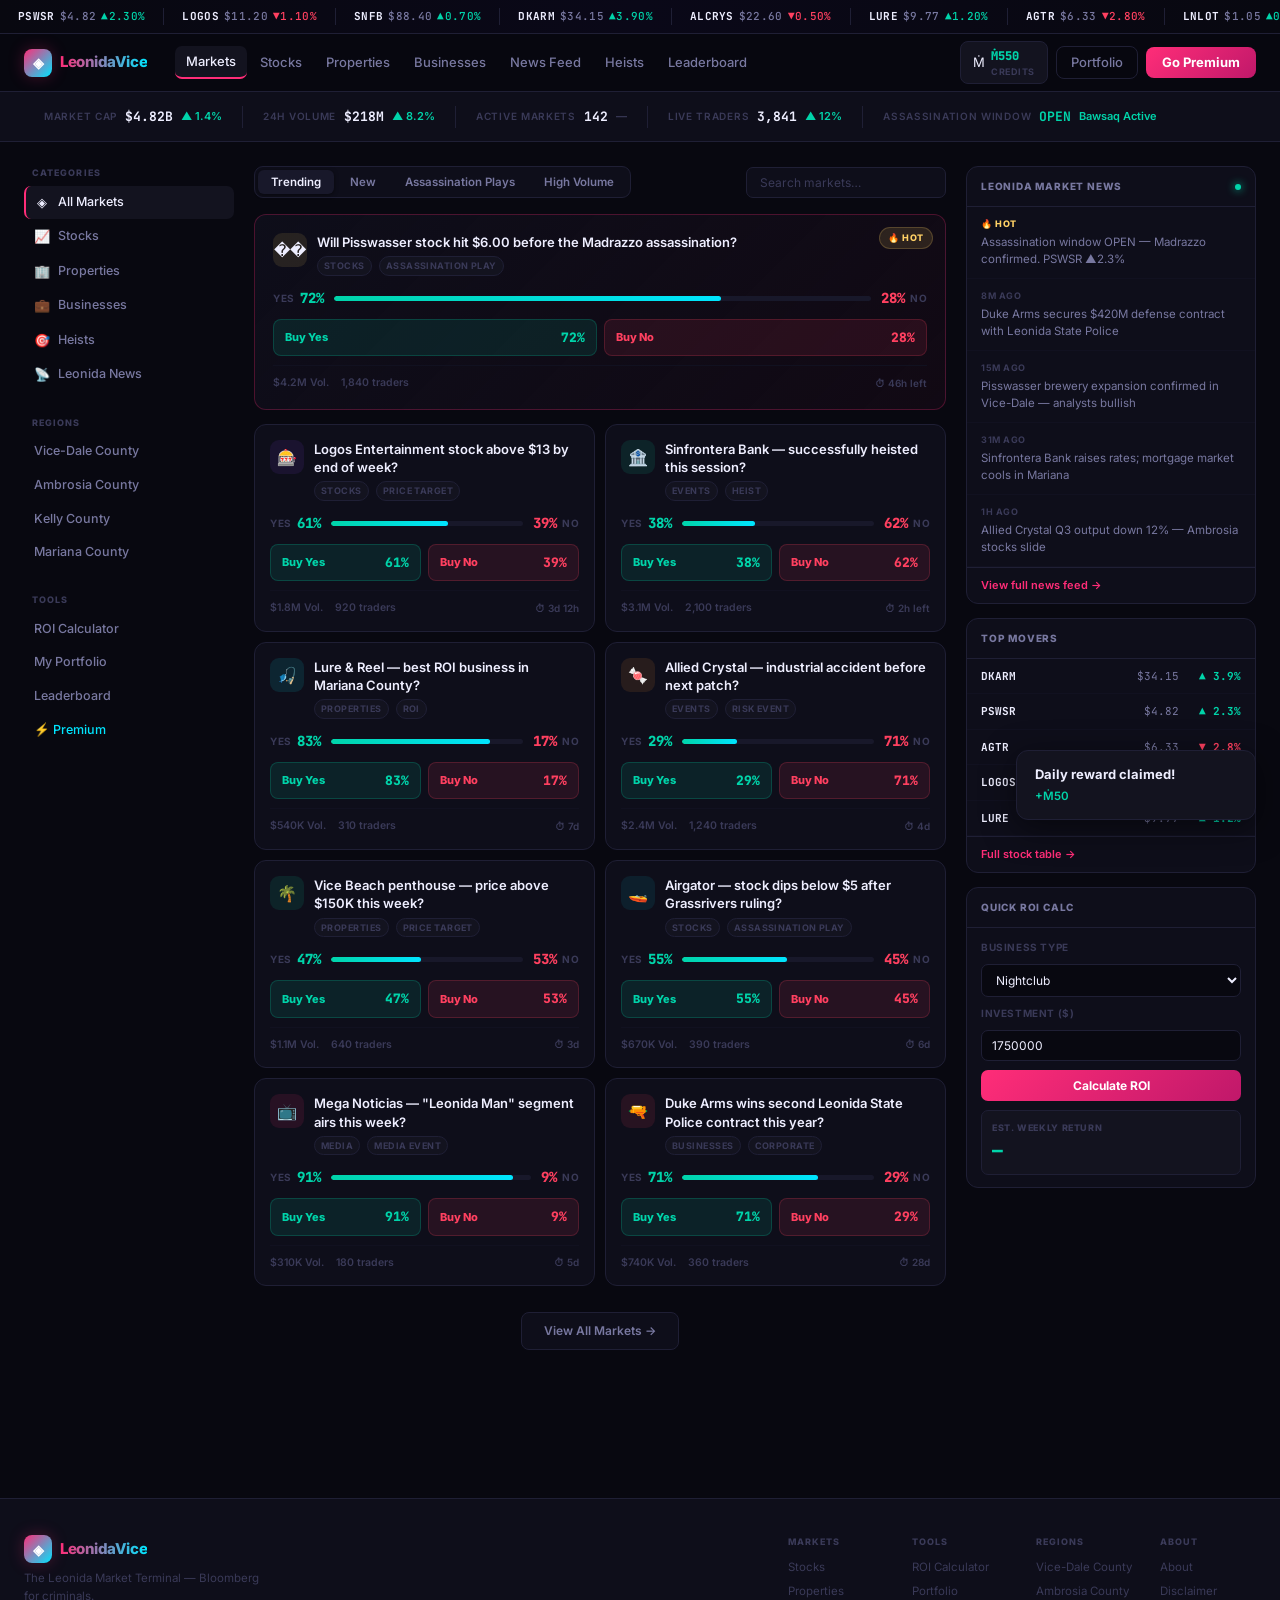
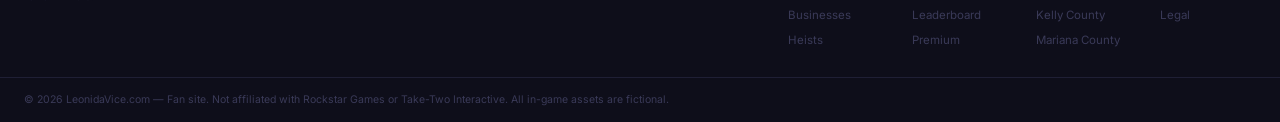
==== commit 407d5591: "feat: LMSR prediction market system + Leonida Credits wallet - lmsr.js: Full LMSR Automated Market M" ====
--- a/leonidavice/index.html
+++ b/leonidavice/index.html
@@ -45,6 +45,10 @@
     <a href="leaderboard.html" class="nav-link">Leaderboard</a>
   </div>
   <div class="nav-right">
+    <a href="portfolio.html" class="wallet-nav-item" title="My Leonida Credits">
+      <span class="wallet-nav-icon">Ṁ</span>
+      <div><div class="wallet-balance">500</div><div class="wallet-label">Credits</div></div>
+    </a>
     <a href="portfolio.html" class="btn-ghost">Portfolio</a>
     <a href="premium.html" class="btn-primary">Go Premium</a>
   </div>
@@ -425,5 +429,7 @@
 
 <script src="data-config.js"></script>
 <script src="app.js"></script>
+<script src="lmsr.js"></script>
 </body>
 </html>
+
--- a/leonidavice/styles.css
+++ b/leonidavice/styles.css
@@ -1044,3 +1044,513 @@
 body.compact-mode .widget { font-size: 12px; }
 body.compact-mode .news-item { padding: 8px 12px; }
 body.compact-mode .mover-row { padding: 7px 12px; }
+
+/* ═══════════════════════════════════════════════════════════
+   LMSR PREDICTION MARKET UI
+   Wallet, Buy Modal, Toast, Position badges
+═══════════════════════════════════════════════════════════ */
+
+/* ── WALLET IN NAV ── */
+.wallet-nav-item {
+  display: flex;
+  align-items: center;
+  gap: 6px;
+  padding: 5px 12px;
+  border-radius: 8px;
+  background: var(--surface-2);
+  border: 1px solid var(--border);
+  cursor: pointer;
+  transition: all 0.15s;
+}
+.wallet-nav-item:hover { border-color: var(--teal); }
+.wallet-nav-icon { font-size: 13px; }
+.wallet-balance {
+  font-family: 'JetBrains Mono', monospace;
+  font-size: 12px;
+  font-weight: 800;
+  color: var(--teal);
+}
+.wallet-label {
+  font-size: 9px;
+  font-weight: 700;
+  color: var(--text-3);
+  text-transform: uppercase;
+  letter-spacing: 0.06em;
+}
+
+/* ── TOAST ── */
+.lv-toast {
+  position: fixed;
+  bottom: 80px;
+  right: 24px;
+  z-index: 9999;
+  background: var(--surface-2);
+  border: 1px solid var(--border);
+  border-radius: 12px;
+  padding: 14px 18px;
+  min-width: 240px;
+  box-shadow: 0 8px 32px rgba(0,0,0,0.5);
+  transform: translateY(20px);
+  opacity: 0;
+  transition: all 0.3s cubic-bezier(0.34,1.56,0.64,1);
+  pointer-events: none;
+}
+.lv-toast-show {
+  transform: translateY(0);
+  opacity: 1;
+}
+.lv-toast-title {
+  font-size: 13px;
+  font-weight: 700;
+  color: var(--text);
+  margin-bottom: 3px;
+}
+.lv-toast-sub {
+  font-size: 11.5px;
+  font-weight: 600;
+}
+
+/* ── BUY MODAL ── */
+.lv-modal-backdrop {
+  position: fixed;
+  inset: 0;
+  background: rgba(0,0,0,0.7);
+  backdrop-filter: blur(4px);
+  z-index: 1000;
+}
+.lv-modal-box {
+  position: fixed;
+  top: 50%;
+  left: 50%;
+  transform: translate(-50%, -48%) scale(0.96);
+  z-index: 1001;
+  width: 100%;
+  max-width: 480px;
+  background: var(--surface);
+  border: 1px solid var(--border);
+  border-radius: 16px;
+  overflow: hidden;
+  opacity: 0;
+  transition: all 0.25s cubic-bezier(0.34,1.4,0.64,1);
+  max-height: 90vh;
+  overflow-y: auto;
+}
+.lv-modal-open {
+  transform: translate(-50%, -50%) scale(1);
+  opacity: 1;
+}
+.lv-modal-header {
+  display: flex;
+  align-items: flex-start;
+  justify-content: space-between;
+  padding: 20px 20px 16px;
+  border-bottom: 1px solid var(--border);
+  gap: 12px;
+}
+.lv-modal-title {
+  font-size: 16px;
+  font-weight: 900;
+  color: var(--text);
+  margin-bottom: 4px;
+}
+.lv-modal-subtitle {
+  font-size: 12px;
+  color: var(--text-2);
+  line-height: 1.4;
+}
+.lv-modal-close {
+  background: none;
+  border: none;
+  color: var(--text-3);
+  font-size: 16px;
+  cursor: pointer;
+  padding: 4px;
+  flex-shrink: 0;
+  transition: color 0.15s;
+}
+.lv-modal-close:hover { color: var(--text); }
+
+.lv-modal-prob-row {
+  display: flex;
+  align-items: center;
+  gap: 10px;
+  padding: 14px 20px;
+  background: var(--surface-2);
+  border-bottom: 1px solid var(--border);
+}
+.lv-modal-prob-item {
+  display: flex;
+  flex-direction: column;
+  align-items: center;
+  gap: 2px;
+  flex-shrink: 0;
+}
+.lv-modal-prob-label {
+  font-size: 9px;
+  font-weight: 800;
+  text-transform: uppercase;
+  letter-spacing: 0.08em;
+  color: var(--text-3);
+}
+.lv-modal-prob-val {
+  font-family: 'JetBrains Mono', monospace;
+  font-size: 16px;
+  font-weight: 900;
+}
+.lv-modal-prob-bar {
+  flex: 1;
+  height: 6px;
+  background: var(--surface-3);
+  border-radius: 6px;
+  overflow: hidden;
+}
+.lv-modal-prob-fill {
+  height: 100%;
+  background: linear-gradient(90deg, var(--teal), var(--cyan));
+  border-radius: 6px;
+  transition: width 0.4s ease;
+}
+
+.lv-modal-body { padding: 18px 20px; }
+.lv-modal-field { margin-bottom: 16px; }
+.lv-modal-label {
+  display: block;
+  font-size: 10px;
+  font-weight: 800;
+  text-transform: uppercase;
+  letter-spacing: 0.07em;
+  color: var(--text-3);
+  margin-bottom: 8px;
+}
+.lv-modal-input-wrap {
+  display: flex;
+  align-items: center;
+  background: var(--bg);
+  border: 1px solid var(--border);
+  border-radius: 9px;
+  overflow: hidden;
+  transition: border-color 0.15s;
+}
+.lv-modal-input-wrap:focus-within { border-color: var(--teal); }
+.lv-modal-currency {
+  padding: 0 12px;
+  font-family: 'JetBrains Mono', monospace;
+  font-size: 14px;
+  font-weight: 800;
+  color: var(--teal);
+  background: var(--surface-2);
+  border-right: 1px solid var(--border);
+  height: 42px;
+  display: flex;
+  align-items: center;
+}
+.lv-modal-input {
+  flex: 1;
+  padding: 10px 14px;
+  background: none;
+  border: none;
+  color: var(--text);
+  font-family: 'JetBrains Mono', monospace;
+  font-size: 16px;
+  font-weight: 700;
+  outline: none;
+}
+.lv-modal-quick-btns {
+  display: flex;
+  gap: 6px;
+  margin-top: 8px;
+}
+.lv-modal-quick-btns button {
+  padding: 4px 10px;
+  border-radius: 6px;
+  font-size: 11px;
+  font-weight: 700;
+  background: var(--surface-2);
+  color: var(--text-2);
+  border: 1px solid var(--border);
+  cursor: pointer;
+  transition: all 0.15s;
+}
+.lv-modal-quick-btns button:hover {
+  background: var(--surface-3);
+  color: var(--text);
+  border-color: var(--teal);
+}
+
+.lv-modal-preview {
+  background: var(--surface-2);
+  border: 1px solid var(--border);
+  border-radius: 10px;
+  padding: 14px;
+  margin-bottom: 14px;
+  display: flex;
+  flex-direction: column;
+  gap: 8px;
+}
+.lv-modal-preview-row {
+  display: flex;
+  align-items: center;
+  justify-content: space-between;
+  font-size: 12px;
+  color: var(--text-2);
+}
+.lv-modal-preview-val {
+  font-family: 'JetBrains Mono', monospace;
+  font-size: 12px;
+  font-weight: 700;
+  color: var(--text);
+}
+
+.lv-modal-existing {
+  display: flex;
+  align-items: center;
+  gap: 8px;
+  font-size: 11.5px;
+  color: var(--text-2);
+  margin-bottom: 10px;
+  padding: 8px 12px;
+  background: var(--surface-2);
+  border-radius: 7px;
+  border: 1px solid var(--border);
+}
+.lv-modal-existing-label {
+  color: var(--text-3);
+  font-size: 10px;
+  font-weight: 700;
+  text-transform: uppercase;
+  letter-spacing: 0.06em;
+}
+
+.lv-modal-balance {
+  font-size: 11.5px;
+  color: var(--text-3);
+  text-align: right;
+  margin-bottom: 4px;
+}
+.wallet-balance-modal {
+  font-family: 'JetBrains Mono', monospace;
+  font-weight: 700;
+  color: var(--teal);
+}
+
+.lv-modal-footer {
+  display: flex;
+  gap: 10px;
+  padding: 0 20px 16px;
+}
+.lv-modal-cancel {
+  flex: 1;
+  padding: 11px;
+  border-radius: 9px;
+  font-size: 13px;
+  font-weight: 700;
+  background: var(--surface-2);
+  color: var(--text-2);
+  border: 1px solid var(--border);
+  cursor: pointer;
+  transition: all 0.15s;
+}
+.lv-modal-cancel:hover { color: var(--text); border-color: var(--pink); }
+.lv-modal-confirm {
+  flex: 2;
+  padding: 11px;
+  border-radius: 9px;
+  font-size: 13px;
+  font-weight: 800;
+  border: none;
+  cursor: pointer;
+  transition: all 0.15s;
+}
+.lv-modal-confirm:hover { opacity: 0.9; box-shadow: 0 0 20px rgba(0,212,170,0.3); }
+
+.lv-modal-legal {
+  padding: 10px 20px 16px;
+  font-size: 10px;
+  color: var(--text-3);
+  line-height: 1.5;
+  border-top: 1px solid var(--border);
+  margin-top: 4px;
+}
+.lv-modal-legal a { color: var(--pink); }
+
+/* ── POSITION BADGE ON CARDS ── */
+.card-position-badge {
+  display: inline-flex;
+  align-items: center;
+  gap: 4px;
+  padding: 2px 7px;
+  border-radius: 20px;
+  font-size: 9.5px;
+  font-weight: 800;
+  text-transform: uppercase;
+  letter-spacing: 0.05em;
+  margin-left: 6px;
+}
+.card-position-badge.yes-pos {
+  background: var(--teal-dim);
+  color: var(--teal);
+  border: 1px solid rgba(0,212,170,0.25);
+}
+.card-position-badge.no-pos {
+  background: var(--red-bg);
+  color: var(--red);
+  border: 1px solid rgba(255,64,96,0.25);
+}
+
+/* ── PORTFOLIO — PREDICTION POSITIONS ── */
+.pred-position-card {
+  background: var(--surface);
+  border: 1px solid var(--border);
+  border-radius: 10px;
+  padding: 14px 16px;
+  display: flex;
+  align-items: center;
+  gap: 14px;
+  transition: all 0.2s;
+}
+.pred-position-card:hover { border-color: rgba(255,45,120,0.3); }
+.pred-pos-side {
+  width: 36px;
+  height: 36px;
+  border-radius: 9px;
+  display: flex;
+  align-items: center;
+  justify-content: center;
+  font-size: 11px;
+  font-weight: 900;
+  flex-shrink: 0;
+}
+.pred-pos-side.yes { background: var(--teal-dim); color: var(--teal); }
+.pred-pos-side.no  { background: var(--red-bg);   color: var(--red); }
+.pred-pos-info { flex: 1; min-width: 0; }
+.pred-pos-question {
+  font-size: 12px;
+  font-weight: 600;
+  color: var(--text);
+  line-height: 1.3;
+  margin-bottom: 4px;
+  white-space: nowrap;
+  overflow: hidden;
+  text-overflow: ellipsis;
+}
+.pred-pos-meta {
+  display: flex;
+  align-items: center;
+  gap: 10px;
+  font-size: 10.5px;
+  color: var(--text-3);
+}
+.pred-pos-shares {
+  font-family: 'JetBrains Mono', monospace;
+  font-size: 13px;
+  font-weight: 800;
+  color: var(--text);
+  text-align: right;
+  flex-shrink: 0;
+}
+.pred-pos-payout {
+  font-size: 10px;
+  color: var(--teal);
+  font-weight: 700;
+  text-align: right;
+}
+
+/* ── WALLET PAGE SECTION ── */
+.wallet-hero {
+  background: linear-gradient(135deg, var(--surface), rgba(0,212,170,0.05));
+  border: 1px solid rgba(0,212,170,0.2);
+  border-radius: 14px;
+  padding: 24px;
+  margin-bottom: 20px;
+  display: flex;
+  align-items: center;
+  justify-content: space-between;
+  gap: 20px;
+}
+.wallet-hero-balance {
+  font-family: 'JetBrains Mono', monospace;
+  font-size: 36px;
+  font-weight: 900;
+  color: var(--teal);
+  margin-bottom: 4px;
+}
+.wallet-hero-label {
+  font-size: 11px;
+  font-weight: 700;
+  text-transform: uppercase;
+  letter-spacing: 0.08em;
+  color: var(--text-3);
+}
+.wallet-hero-stats {
+  display: flex;
+  gap: 20px;
+}
+.wallet-hero-stat {
+  text-align: center;
+}
+.wallet-hero-stat-val {
+  font-family: 'JetBrains Mono', monospace;
+  font-size: 18px;
+  font-weight: 800;
+  color: var(--text);
+  margin-bottom: 2px;
+}
+.wallet-hero-stat-label {
+  font-size: 9px;
+  font-weight: 700;
+  text-transform: uppercase;
+  letter-spacing: 0.07em;
+  color: var(--text-3);
+}
+.btn-claim-daily {
+  padding: 10px 20px;
+  border-radius: 9px;
+  font-size: 13px;
+  font-weight: 800;
+  background: linear-gradient(135deg, var(--teal), var(--cyan));
+  color: #080810;
+  border: none;
+  cursor: pointer;
+  transition: all 0.15s;
+  white-space: nowrap;
+}
+.btn-claim-daily:hover { box-shadow: 0 0 20px var(--teal-glow); }
+.btn-claim-daily:disabled {
+  background: var(--surface-2);
+  color: var(--text-3);
+  cursor: not-allowed;
+  box-shadow: none;
+}
+
+/* ── LEADERBOARD — PREDICTION ACCURACY ── */
+.lb-accuracy-bar {
+  height: 4px;
+  background: var(--surface-2);
+  border-radius: 4px;
+  overflow: hidden;
+  width: 60px;
+  display: inline-block;
+  vertical-align: middle;
+  margin-left: 6px;
+}
+.lb-accuracy-fill {
+  height: 100%;
+  background: linear-gradient(90deg, var(--teal), var(--cyan));
+  border-radius: 4px;
+}
+
+/* ── MOBILE MODAL ── */
+@media (max-width: 520px) {
+  .lv-modal-box {
+    max-width: 100%;
+    border-radius: 16px 16px 0 0;
+    top: auto;
+    bottom: 0;
+    left: 0;
+    right: 0;
+    transform: translateY(20px) scale(1);
+  }
+  .lv-modal-open {
+    transform: translateY(0) scale(1);
+  }
+}
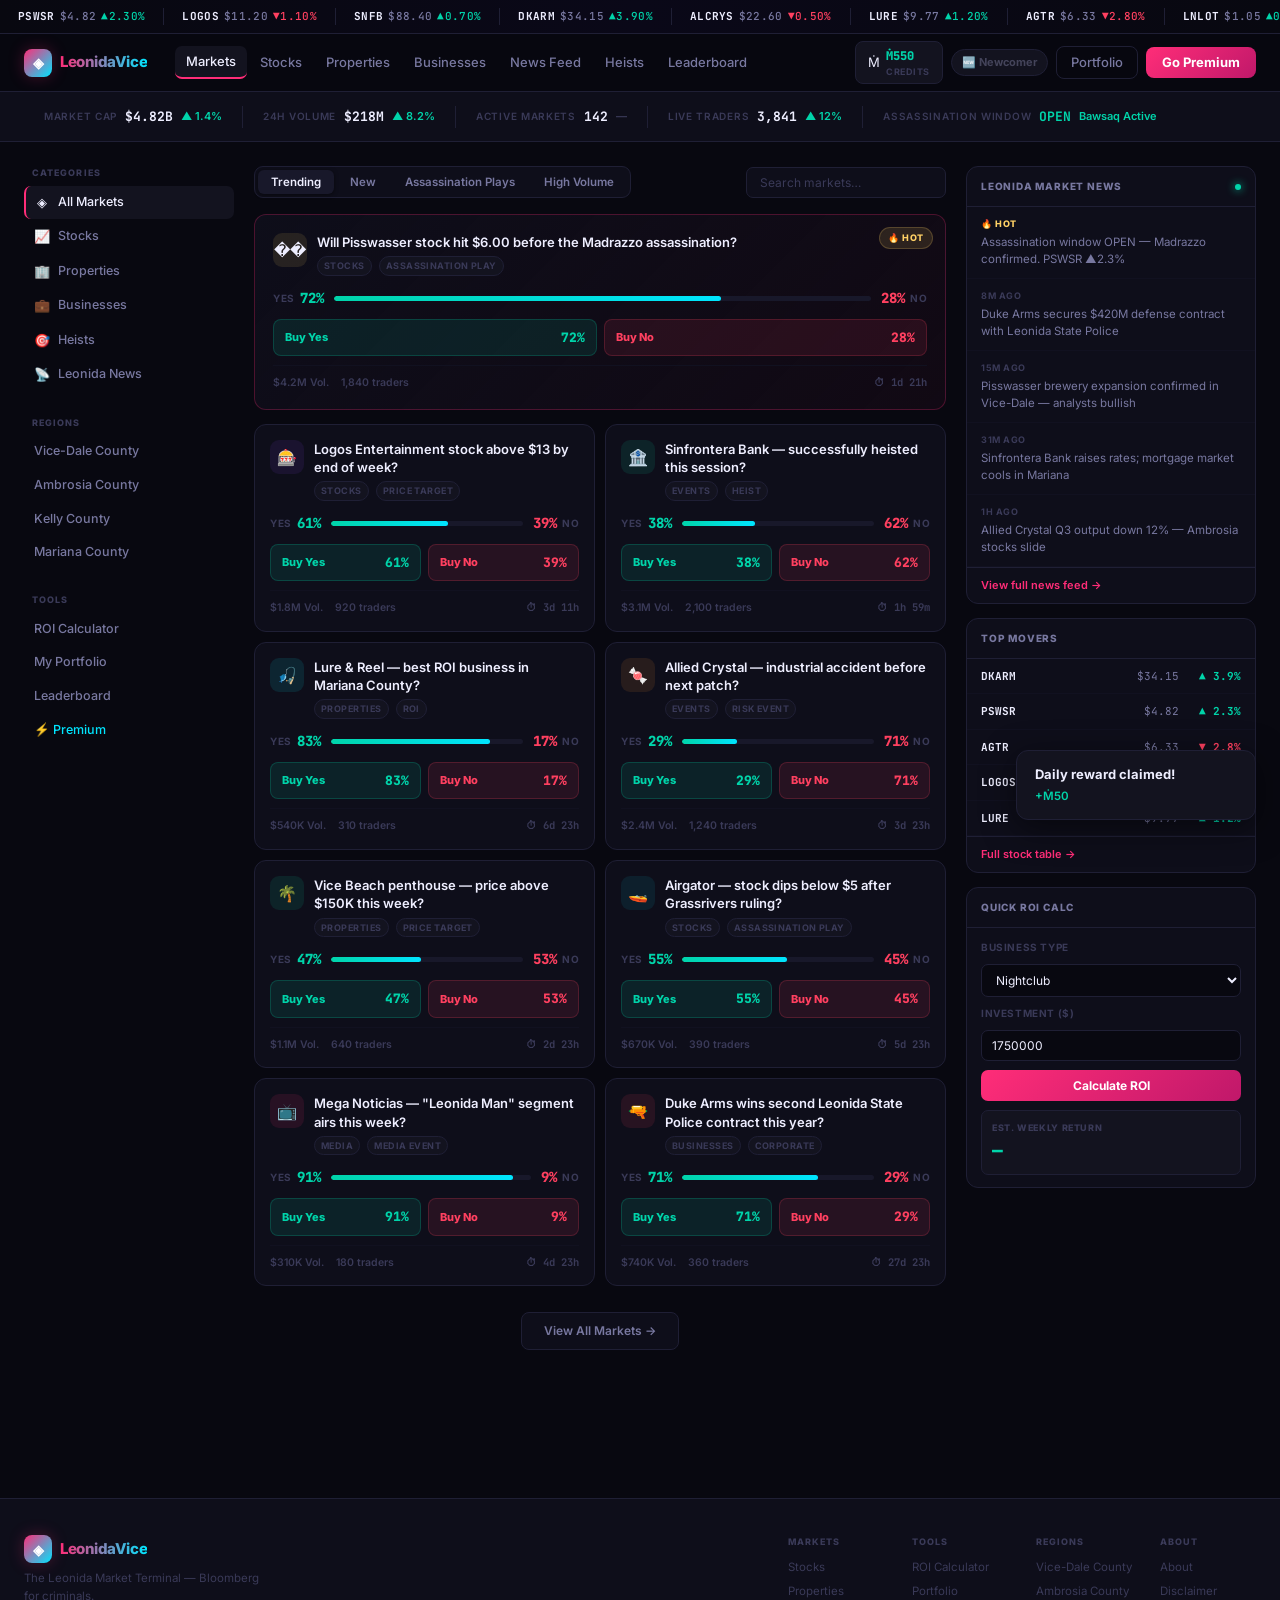
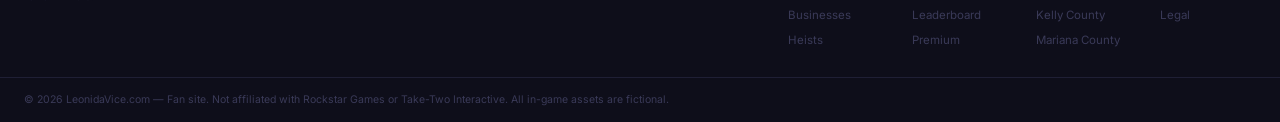
==== commit 05a0c424: "feat: complete addiction game loop MARKET RESOLUTION - Auto-close timers on all 12 markets (90s to 3" ====
--- a/leonidavice/index.html
+++ b/leonidavice/index.html
@@ -49,6 +49,8 @@
       <span class="wallet-nav-icon">Ṁ</span>
       <div><div class="wallet-balance">500</div><div class="wallet-label">Credits</div></div>
     </a>
+    <span class="streak-display" style="display:none"></span>
+    <span class="user-badge-nav"></span>
     <a href="portfolio.html" class="btn-ghost">Portfolio</a>
     <a href="premium.html" class="btn-primary">Go Premium</a>
   </div>
@@ -430,6 +432,9 @@
 <script src="data-config.js"></script>
 <script src="app.js"></script>
 <script src="lmsr.js"></script>
+<script src="game-loop.js"></script>
 </body>
 </html>
 
+
+
--- a/leonidavice/styles.css
+++ b/leonidavice/styles.css
@@ -1554,3 +1554,355 @@
     transform: translateY(0) scale(1);
   }
 }
+
+/* ═══════════════════════════════════════════════════════════════
+   GAME LOOP UI — game-loop.js styles
+   Resolution overlays, payout animations, streak, badges,
+   big toast, urgency states, new market injection
+═══════════════════════════════════════════════════════════════ */
+
+/* ── RESOLVED CARD ── */
+.market-card-resolved {
+  opacity: 0.72;
+  pointer-events: none;
+  position: relative;
+}
+.resolve-overlay {
+  position: absolute;
+  inset: 0;
+  border-radius: 12px;
+  background: rgba(8,8,16,0.82);
+  backdrop-filter: blur(2px);
+  display: flex;
+  flex-direction: column;
+  align-items: center;
+  justify-content: center;
+  gap: 8px;
+  padding: 16px;
+  pointer-events: none;
+  z-index: 2;
+}
+.resolve-badge {
+  font-size: 15px;
+  font-weight: 900;
+  padding: 6px 18px;
+  border-radius: 30px;
+  letter-spacing: 0.08em;
+}
+.resolve-yes {
+  background: var(--teal-dim);
+  color: var(--teal);
+  border: 1px solid rgba(0,212,170,0.4);
+}
+.resolve-no {
+  background: var(--red-bg);
+  color: var(--red);
+  border: 1px solid rgba(255,64,96,0.4);
+}
+.resolve-reason {
+  font-size: 11px;
+  color: var(--text-2);
+  text-align: center;
+  line-height: 1.4;
+  max-width: 220px;
+}
+
+/* ── URGENCY STATE ── */
+.market-card-urgent {
+  border-color: rgba(255,209,102,0.5) !important;
+  box-shadow: 0 0 20px rgba(255,209,102,0.12) !important;
+  animation: urgency-pulse 2s ease-in-out infinite;
+}
+@keyframes urgency-pulse {
+  0%,100% { box-shadow: 0 0 20px rgba(255,209,102,0.12); }
+  50%      { box-shadow: 0 0 32px rgba(255,209,102,0.28); }
+}
+.card-countdown {
+  font-family: 'JetBrains Mono', monospace;
+  font-size: 10.5px;
+  font-weight: 700;
+  color: var(--text-3);
+  transition: color 0.3s;
+}
+
+/* ── NEW MARKET CARD ANIMATION ── */
+.market-card-new {
+  opacity: 0;
+  transform: translateY(-12px) scale(0.97);
+  transition: all 0.4s cubic-bezier(0.34,1.4,0.64,1);
+  border-color: rgba(0,212,170,0.4) !important;
+}
+.market-card-new-visible {
+  opacity: 1;
+  transform: translateY(0) scale(1);
+}
+
+/* ── BIG TOAST (resolution events) ── */
+.lv-big-toast {
+  position: fixed;
+  top: calc(var(--ticker-h) + var(--nav-h) + var(--stats-h) + 16px);
+  right: 20px;
+  z-index: 9999;
+  background: var(--surface-2);
+  border: 1px solid var(--border);
+  border-radius: 14px;
+  padding: 16px 18px;
+  width: 340px;
+  max-width: calc(100vw - 40px);
+  box-shadow: 0 12px 40px rgba(0,0,0,0.6);
+  display: flex;
+  align-items: flex-start;
+  gap: 14px;
+  transform: translateX(380px);
+  opacity: 0;
+  transition: all 0.35s cubic-bezier(0.34,1.4,0.64,1);
+}
+.lv-big-toast-show {
+  transform: translateX(0);
+  opacity: 1;
+}
+.lv-big-toast-icon {
+  font-size: 24px;
+  flex-shrink: 0;
+  margin-top: 2px;
+}
+.lv-big-toast-content { flex: 1; min-width: 0; }
+.lv-big-toast-title {
+  font-size: 14px;
+  font-weight: 800;
+  color: var(--text);
+  margin-bottom: 3px;
+}
+.lv-big-toast-sub {
+  font-family: 'JetBrains Mono', monospace;
+  font-size: 13px;
+  font-weight: 700;
+  margin-bottom: 5px;
+}
+.lv-big-toast-body {
+  font-size: 11.5px;
+  color: var(--text-2);
+  line-height: 1.5;
+}
+.lv-big-toast-close {
+  background: none;
+  border: none;
+  color: var(--text-3);
+  font-size: 14px;
+  cursor: pointer;
+  flex-shrink: 0;
+  padding: 2px;
+  transition: color 0.15s;
+}
+.lv-big-toast-close:hover { color: var(--text); }
+
+/* ── PAYOUT FLOAT ANIMATION ── */
+.payout-float {
+  position: absolute;
+  font-family: 'JetBrains Mono', monospace;
+  font-size: 18px;
+  font-weight: 900;
+  color: var(--teal);
+  text-shadow: 0 0 20px var(--teal-glow);
+  pointer-events: none;
+  z-index: 9998;
+  opacity: 0;
+  transform: translateY(0) translateX(-50%);
+  transition: none;
+  white-space: nowrap;
+}
+.payout-float-go {
+  animation: payout-rise 1.6s cubic-bezier(0.2,0.8,0.4,1) forwards;
+}
+@keyframes payout-rise {
+  0%   { opacity: 0;   transform: translateY(0)    translateX(-50%) scale(0.8); }
+  15%  { opacity: 1;   transform: translateY(-10px) translateX(-50%) scale(1.1); }
+  70%  { opacity: 1;   transform: translateY(-60px) translateX(-50%) scale(1); }
+  100% { opacity: 0;   transform: translateY(-90px) translateX(-50%) scale(0.9); }
+}
+
+/* ── WALLET FLASH ── */
+.wallet-flash {
+  animation: wallet-flash-anim 0.5s ease-in-out;
+}
+@keyframes wallet-flash-anim {
+  0%,100% { color: var(--teal); }
+  50%     { color: #fff; text-shadow: 0 0 16px var(--teal); }
+}
+
+/* ── STREAK DISPLAY IN NAV ── */
+.streak-display {
+  font-size: 11px;
+  font-weight: 800;
+  color: var(--gold);
+  padding: 4px 10px;
+  border-radius: 20px;
+  background: rgba(255,209,102,0.1);
+  border: 1px solid rgba(255,209,102,0.2);
+  white-space: nowrap;
+}
+
+/* ── BADGE IN NAV ── */
+.user-badge-nav {
+  font-size: 11px;
+  font-weight: 700;
+  padding: 4px 10px;
+  border-radius: 20px;
+  background: var(--surface-2);
+  border: 1px solid var(--border);
+  white-space: nowrap;
+}
+
+/* ── POSITION BADGE ON CARD ── */
+.card-position-badge {
+  display: inline-flex;
+  align-items: center;
+  gap: 3px;
+  padding: 2px 7px;
+  border-radius: 20px;
+  font-size: 9px;
+  font-weight: 800;
+  text-transform: uppercase;
+  letter-spacing: 0.04em;
+}
+.yes-pos {
+  background: var(--teal-dim);
+  color: var(--teal);
+  border: 1px solid rgba(0,212,170,0.25);
+}
+.no-pos {
+  background: var(--red-bg);
+  color: var(--red);
+  border: 1px solid rgba(255,64,96,0.25);
+}
+
+/* ── STREAK BONUS BANNER (shown on market cards when streak active) ── */
+.streak-bonus-tag {
+  display: inline-flex;
+  align-items: center;
+  gap: 4px;
+  padding: 2px 8px;
+  border-radius: 20px;
+  font-size: 9.5px;
+  font-weight: 800;
+  background: rgba(255,209,102,0.1);
+  color: var(--gold);
+  border: 1px solid rgba(255,209,102,0.2);
+}
+
+/* ── RESOLUTION HISTORY FEED (portfolio page) ── */
+.resolve-feed-item {
+  display: flex;
+  align-items: flex-start;
+  gap: 12px;
+  padding: 12px 0;
+  border-bottom: 1px solid var(--border-subtle);
+}
+.resolve-feed-item:last-child { border-bottom: none; }
+.resolve-feed-icon {
+  width: 32px;
+  height: 32px;
+  border-radius: 8px;
+  display: flex;
+  align-items: center;
+  justify-content: center;
+  font-size: 14px;
+  flex-shrink: 0;
+}
+.resolve-feed-icon.win  { background: var(--teal-dim); }
+.resolve-feed-icon.loss { background: var(--red-bg); }
+.resolve-feed-icon.reward { background: rgba(255,209,102,0.1); }
+.resolve-feed-text { flex: 1; min-width: 0; }
+.resolve-feed-title {
+  font-size: 12px;
+  font-weight: 600;
+  color: var(--text);
+  margin-bottom: 2px;
+  white-space: nowrap;
+  overflow: hidden;
+  text-overflow: ellipsis;
+}
+.resolve-feed-meta {
+  font-size: 10.5px;
+  color: var(--text-3);
+}
+.resolve-feed-amount {
+  font-family: 'JetBrains Mono', monospace;
+  font-size: 13px;
+  font-weight: 800;
+  flex-shrink: 0;
+}
+.resolve-feed-amount.win    { color: var(--teal); }
+.resolve-feed-amount.loss   { color: var(--red); }
+.resolve-feed-amount.reward { color: var(--gold); }
+
+/* ── BADGE DISPLAY (portfolio / leaderboard) ── */
+.badge-display {
+  display: inline-flex;
+  align-items: center;
+  gap: 6px;
+  padding: 6px 14px;
+  border-radius: 30px;
+  font-size: 13px;
+  font-weight: 800;
+  background: var(--surface-2);
+  border: 1px solid var(--border);
+}
+
+/* ── NOTIFICATION PROMPT ── */
+.notif-prompt {
+  position: fixed;
+  bottom: 80px;
+  left: 20px;
+  z-index: 9000;
+  background: var(--surface-2);
+  border: 1px solid var(--border);
+  border-radius: 12px;
+  padding: 14px 16px;
+  max-width: 280px;
+  box-shadow: 0 8px 32px rgba(0,0,0,0.5);
+  transform: translateY(20px);
+  opacity: 0;
+  transition: all 0.3s ease;
+}
+.notif-prompt-show {
+  transform: translateY(0);
+  opacity: 1;
+}
+.notif-prompt-title {
+  font-size: 12px;
+  font-weight: 800;
+  color: var(--text);
+  margin-bottom: 4px;
+}
+.notif-prompt-body {
+  font-size: 11px;
+  color: var(--text-2);
+  line-height: 1.5;
+  margin-bottom: 10px;
+}
+.notif-prompt-btns {
+  display: flex;
+  gap: 8px;
+}
+.notif-prompt-yes {
+  flex: 1;
+  padding: 6px;
+  border-radius: 7px;
+  font-size: 11px;
+  font-weight: 700;
+  background: linear-gradient(135deg, var(--teal), var(--cyan));
+  color: #080810;
+  border: none;
+  cursor: pointer;
+}
+.notif-prompt-no {
+  padding: 6px 10px;
+  border-radius: 7px;
+  font-size: 11px;
+  font-weight: 600;
+  background: var(--surface-3);
+  color: var(--text-3);
+  border: 1px solid var(--border);
+  cursor: pointer;
+}
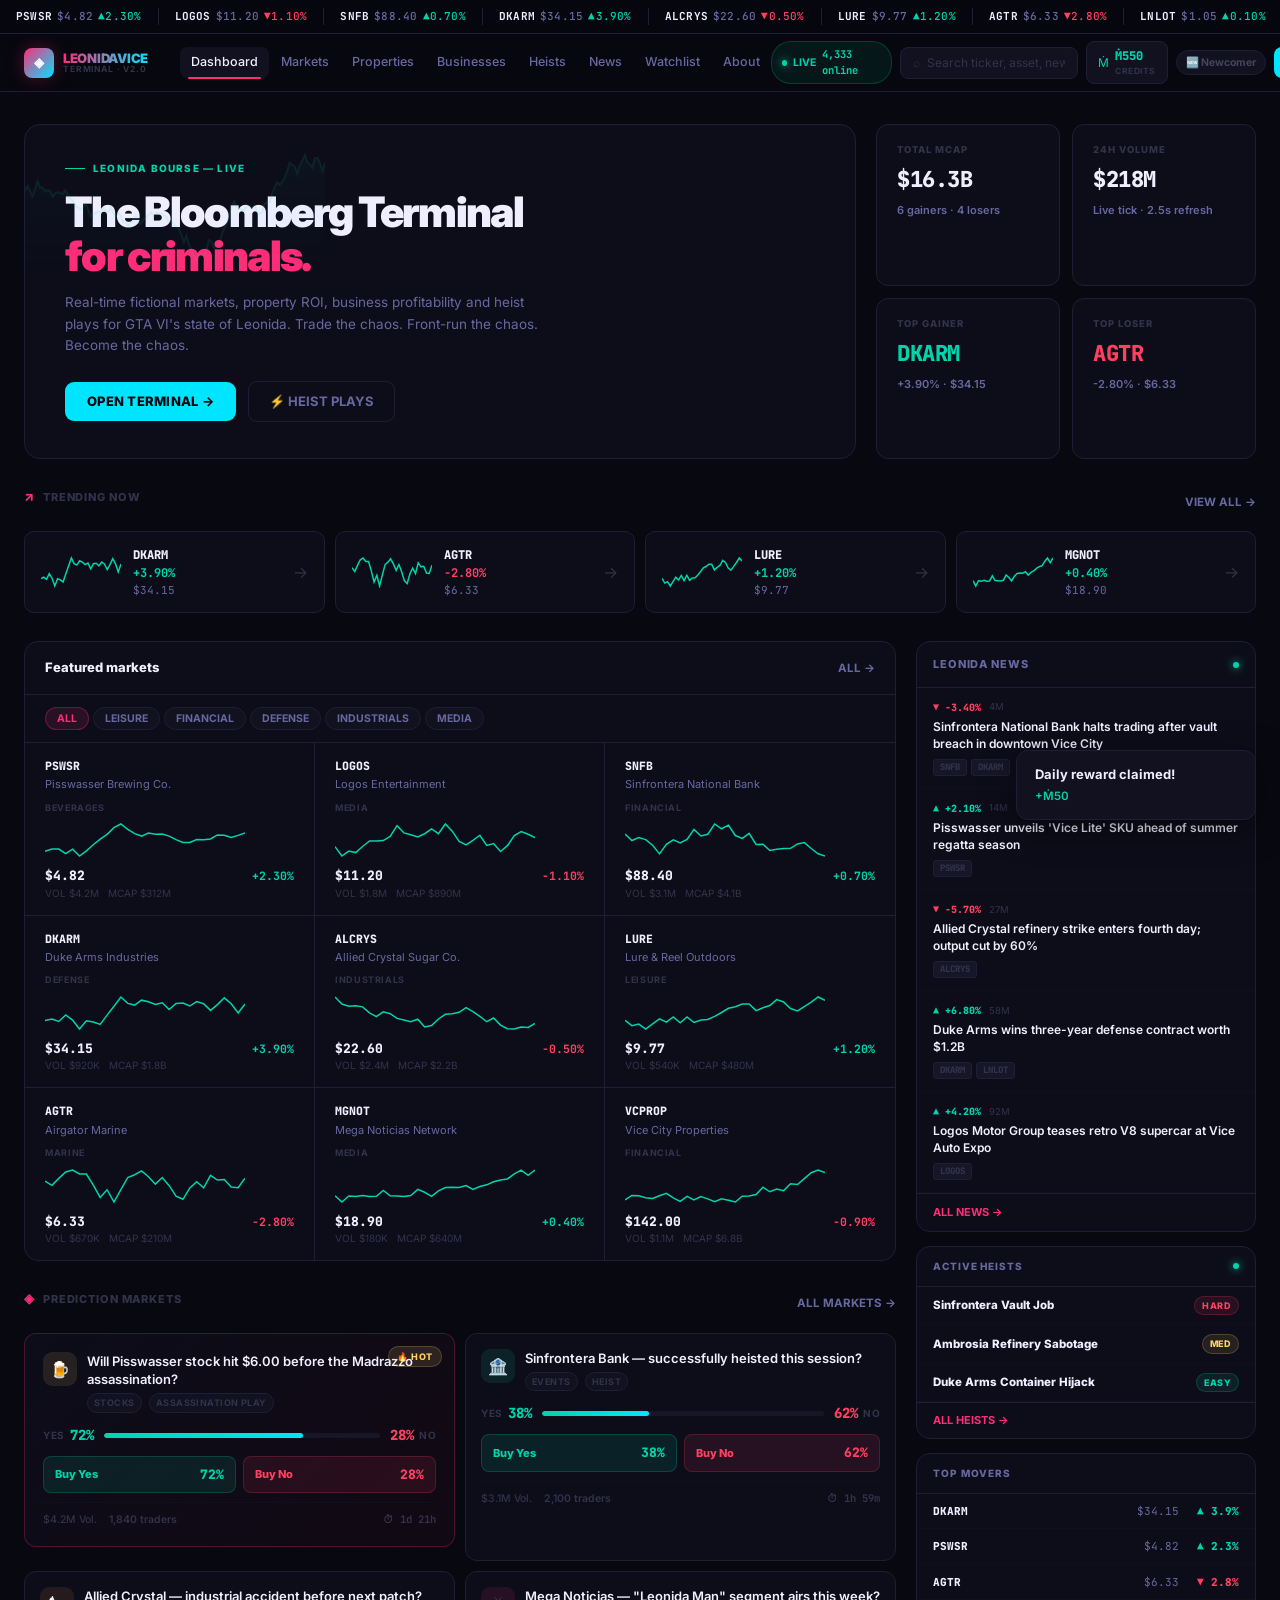
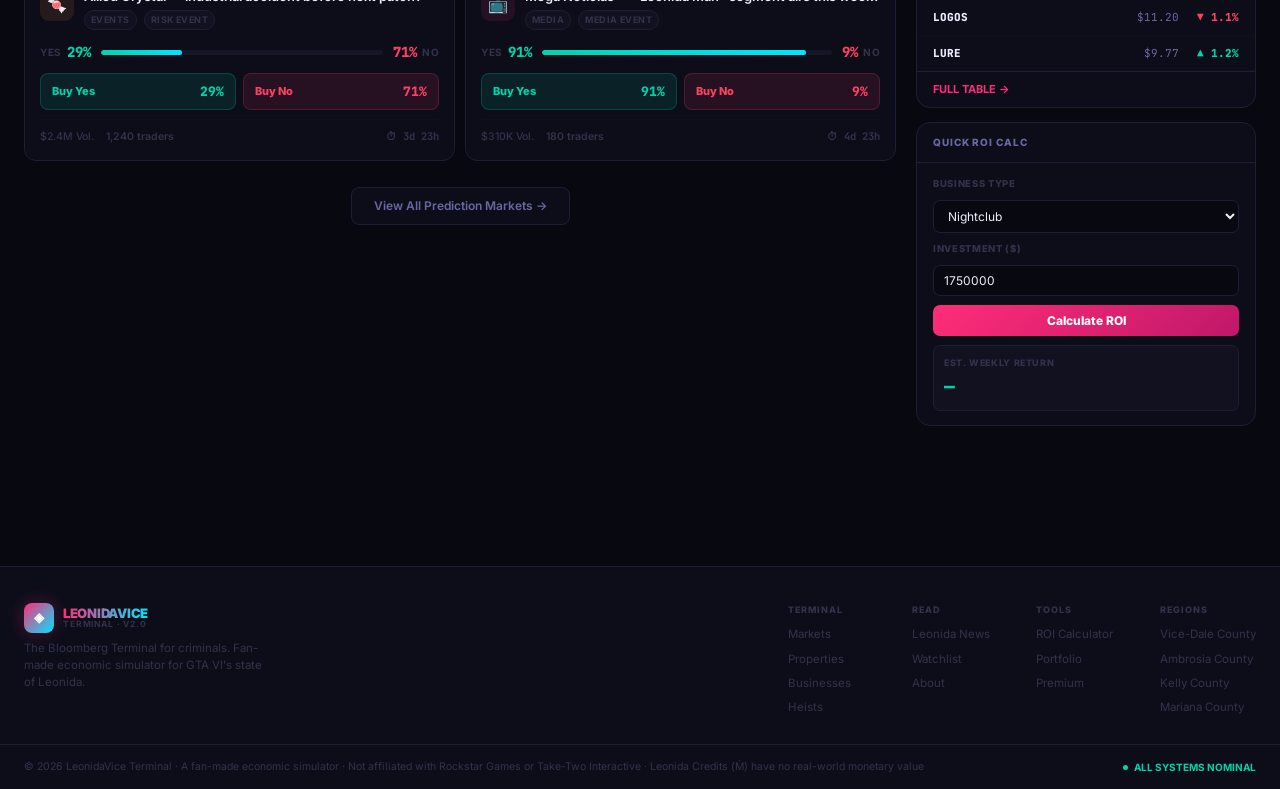
==== commit c9c2b2dd: "feat: full UI v2 overhaul — photography, new nav, hero, heist market plays, news wire, business heat" ====
--- a/leonidavice/index.html
+++ b/leonidavice/index.html
@@ -1,15 +1,15 @@
 ﻿<!DOCTYPE html>
 <html lang="en">
 <head>
-  <meta charset="UTF-8"/>
-  <meta name="viewport" content="width=device-width,initial-scale=1.0"/>
-  <title>LeonidaVice — The Leonida Market Terminal</title>
+  <meta charset="UTF-8"/><meta name="viewport" content="width=device-width,initial-scale=1.0"/>
+  <title>LeonidaVice — The Bloomberg Terminal for Criminals</title>
   <link rel="stylesheet" href="styles.css"/>
   <link rel="preconnect" href="https://fonts.googleapis.com"/>
   <link href="https://fonts.googleapis.com/css2?family=Inter:wght@300;400;500;600;700;800;900&family=JetBrains+Mono:wght@400;500;600;700&display=swap" rel="stylesheet"/>
 </head>
 <body>
 
+<!-- TICKER -->
 <div class="ticker-wrap"><div class="ticker-track">
   <span class="tick up"><span class="tick-sym">PSWSR</span> <span class="tick-val">$4.82</span> <span class="tick-delta">▲2.30%</span></span>
   <span class="tick down"><span class="tick-sym">LOGOS</span> <span class="tick-val">$11.20</span> <span class="tick-delta">▼1.10%</span></span>
@@ -33,154 +33,236 @@
   <span class="tick down"><span class="tick-sym">VCPROP</span> <span class="tick-val">$142.00</span> <span class="tick-delta">▼0.90%</span></span>
 </div></div>
 
+<!-- NAV -->
 <nav class="nav"><div class="nav-inner">
-  <a href="index.html" class="logo"><span class="logo-icon">◈</span><span class="logo-text">LeonidaVice</span></a>
+  <a href="index.html" class="logo">
+    <div class="logo-mark">◈</div>
+    <div class="logo-text-wrap"><div class="logo-name">LEONIDAVICE</div><div class="logo-sub">Terminal · V2.0</div></div>
+  </a>
   <div class="nav-links">
-    <a href="index.html" class="nav-link active">Markets</a>
-    <a href="stocks.html" class="nav-link">Stocks</a>
+    <a href="index.html" class="nav-link active">Dashboard</a>
+    <a href="stocks.html" class="nav-link">Markets</a>
     <a href="properties.html" class="nav-link">Properties</a>
     <a href="businesses.html" class="nav-link">Businesses</a>
-    <a href="news.html" class="nav-link">News Feed</a>
     <a href="heists.html" class="nav-link">Heists</a>
-    <a href="leaderboard.html" class="nav-link">Leaderboard</a>
+    <a href="news.html" class="nav-link">News</a>
+    <a href="leaderboard.html" class="nav-link">Watchlist</a>
+    <a href="about.html" class="nav-link">About</a>
   </div>
   <div class="nav-right">
+    <div class="nav-live"><span class="nav-live-dot"></span><span class="nav-live-text">LIVE</span><span class="nav-live-count" data-traders>4,333 online</span></div>
+    <div class="nav-search"><span class="nav-search-icon">⌕</span><input type="text" placeholder="Search ticker, asset, news…"/></div>
     <a href="portfolio.html" class="wallet-nav-item" title="My Leonida Credits">
       <span class="wallet-nav-icon">Ṁ</span>
       <div><div class="wallet-balance">500</div><div class="wallet-label">Credits</div></div>
     </a>
     <span class="streak-display" style="display:none"></span>
     <span class="user-badge-nav"></span>
-    <a href="portfolio.html" class="btn-ghost">Portfolio</a>
-    <a href="premium.html" class="btn-primary">Go Premium</a>
+    <a href="premium.html" class="btn-deposit">DEPOSIT</a>
   </div>
 </div></nav>
 
-<div class="stats-bar"><div class="stats-bar-inner">
-  <div class="stat-item"><span class="stat-label">Market Cap</span><span class="stat-value" data-stat="market-cap">$4.82B</span><span class="stat-delta up">▲ 1.4%</span></div>
-  <div class="stat-divider"></div>
-  <div class="stat-item"><span class="stat-label">24h Volume</span><span class="stat-value">$218M</span><span class="stat-delta up">▲ 8.2%</span></div>
-  <div class="stat-divider"></div>
-  <div class="stat-item"><span class="stat-label">Active Markets</span><span class="stat-value">142</span><span class="stat-delta neutral">—</span></div>
-  <div class="stat-divider"></div>
-  <div class="stat-item"><span class="stat-label">Live Traders</span><span class="stat-value" data-traders>3,841</span><span class="stat-delta up">▲ 12%</span></div>
-  <div class="stat-divider"></div>
-  <div class="stat-item"><span class="stat-label">Assassination Window</span><span class="stat-value live-pulse">OPEN</span><span class="stat-delta up">Bawsaq Active</span></div>
-</div></div>
-
-<div class="main-layout">
-  <aside class="sidebar-left">
-    <div class="sidebar-section">
-      <p class="sidebar-heading">Categories</p>
-      <a href="index.html" class="sidebar-link active"><span class="sidebar-icon">◈</span> All Markets</a>
-      <a href="stocks.html" class="sidebar-link"><span class="sidebar-icon">📈</span> Stocks</a>
-      <a href="properties.html" class="sidebar-link"><span class="sidebar-icon">🏢</span> Properties</a>
-      <a href="businesses.html" class="sidebar-link"><span class="sidebar-icon">💼</span> Businesses</a>
-      <a href="heists.html" class="sidebar-link"><span class="sidebar-icon">🎯</span> Heists</a>
-      <a href="news.html" class="sidebar-link"><span class="sidebar-icon">📡</span> Leonida News</a>
-    </div>
-    <div class="sidebar-section">
-      <p class="sidebar-heading">Regions</p>
-      <a href="region.html?r=vice-dale" class="sidebar-link">Vice-Dale County</a>
-      <a href="region.html?r=ambrosia" class="sidebar-link">Ambrosia County</a>
-      <a href="region.html?r=kelly" class="sidebar-link">Kelly County</a>
-      <a href="region.html?r=mariana" class="sidebar-link">Mariana County</a>
-    </div>
-    <div class="sidebar-section">
-      <p class="sidebar-heading">Tools</p>
-      <a href="calculator.html" class="sidebar-link">ROI Calculator</a>
-      <a href="portfolio.html" class="sidebar-link">My Portfolio</a>
-      <a href="leaderboard.html" class="sidebar-link">Leaderboard</a>
-      <a href="premium.html" class="sidebar-link premium-link">⚡ Premium</a>
-    </div>
-  </aside>
-
-  <section class="feed">
-    <div class="filter-bar">
-      <div class="filter-tabs">
-        <button class="filter-tab active">Trending</button>
-        <button class="filter-tab">New</button>
-        <button class="filter-tab">Assassination Plays</button>
-        <button class="filter-tab">High Volume</button>
-      </div>
-      <input type="text" placeholder="Search markets…" class="search-input"/>
-    </div>
-
-    <!-- FEATURED CARD — full Polymarket style -->
-    <div class="market-card featured" data-market-id="pswsr-6">
-      <div class="card-badge">🔥 HOT</div>
-      <div class="card-header">
-        <div class="card-icon-wrap pisswasser">��</div>
-        <div class="card-title-block">
-          <h3 class="card-title">Will Pisswasser stock hit $6.00 before the Madrazzo assassination?</h3>
-          <div class="card-meta">
-            <span class="card-tag">Stocks</span>
-            <span class="card-tag">Assassination Play</span>
+<div class="page-wrap"><div class="page-inner">
+
+<!-- HERO -->
+<div class="hero">
+  <div class="hero-left">
+    <canvas class="hero-chart-bg" id="hero-bg-chart"></canvas>
+    <div class="hero-eyebrow">LEONIDA BOURSE — LIVE</div>
+    <div class="hero-title">The Bloomberg Terminal<br><span class="accent">for criminals.</span></div>
+    <div class="hero-sub">Real-time fictional markets, property ROI, business profitability and heist plays for GTA VI's state of Leonida. Trade the chaos. Front-run the chaos. Become the chaos.</div>
+    <div class="hero-ctas">
+      <a href="stocks.html" class="btn-hero-primary">OPEN TERMINAL →</a>
+      <a href="heists.html" class="btn-hero-ghost">⚡ HEIST PLAYS</a>
+    </div>
+  </div>
+  <div class="hero-right">
+    <div class="hero-stat-tile">
+      <div class="hero-stat-label">Total MCAP</div>
+      <div class="hero-stat-value" data-stat="market-cap">$16.3B</div>
+      <div class="hero-stat-sub">6 gainers · 4 losers</div>
+    </div>
+    <div class="hero-stat-tile">
+      <div class="hero-stat-label">24H Volume</div>
+      <div class="hero-stat-value">$218M</div>
+      <div class="hero-stat-sub">Live tick · 2.5s refresh</div>
+    </div>
+    <div class="hero-stat-tile up">
+      <div class="hero-stat-label">Top Gainer</div>
+      <div class="hero-stat-value">DKARM</div>
+      <div class="hero-stat-sub">+3.90% · $34.15</div>
+    </div>
+    <div class="hero-stat-tile down">
+      <div class="hero-stat-label">Top Loser</div>
+      <div class="hero-stat-value">AGTR</div>
+      <div class="hero-stat-sub">-2.80% · $6.33</div>
+    </div>
+  </div>
+</div>
+
+<!-- TRENDING NOW -->
+<div class="trending-strip">
+  <div class="section-header">
+    <div class="section-title"><span class="section-title-icon">↗</span> Trending now</div>
+    <a href="stocks.html" class="section-link">VIEW ALL →</a>
+  </div>
+  <div class="trending-cards">
+    <a href="stock-detail.html?sym=DKARM" class="trending-card">
+      <canvas class="trending-card-chart sparkline-canvas" data-sym="DKARM" width="80" height="32"></canvas>
+      <div class="trending-card-info">
+        <div class="trending-card-sym">DKARM</div>
+        <div class="trending-card-change up">+3.90%</div>
+        <div class="trending-card-price">$34.15</div>
+      </div>
+      <div class="trending-card-arrow">→</div>
+    </a>
+    <a href="stock-detail.html?sym=AGTR" class="trending-card">
+      <canvas class="trending-card-chart sparkline-canvas" data-sym="AGTR" width="80" height="32"></canvas>
+      <div class="trending-card-info">
+        <div class="trending-card-sym">AGTR</div>
+        <div class="trending-card-change down">-2.80%</div>
+        <div class="trending-card-price">$6.33</div>
+      </div>
+      <div class="trending-card-arrow">→</div>
+    </a>
+    <a href="stock-detail.html?sym=LURE" class="trending-card">
+      <canvas class="trending-card-chart sparkline-canvas" data-sym="LURE" width="80" height="32"></canvas>
+      <div class="trending-card-info">
+        <div class="trending-card-sym">LURE</div>
+        <div class="trending-card-change up">+1.20%</div>
+        <div class="trending-card-price">$9.77</div>
+      </div>
+      <div class="trending-card-arrow">→</div>
+    </a>
+    <a href="stock-detail.html?sym=MGNOT" class="trending-card">
+      <canvas class="trending-card-chart sparkline-canvas" data-sym="MGNOT" width="80" height="32"></canvas>
+      <div class="trending-card-info">
+        <div class="trending-card-sym">MGNOT</div>
+        <div class="trending-card-change up">+0.40%</div>
+        <div class="trending-card-price">$18.90</div>
+      </div>
+      <div class="trending-card-arrow">→</div>
+    </a>
+  </div>
+</div>
+
+<!-- MAIN DASH GRID -->
+<div class="dash-grid">
+  <div class="dash-main">
+
+    <!-- FEATURED MARKETS -->
+    <div class="featured-markets">
+      <div class="featured-markets-header">
+        <div class="featured-markets-title">Featured markets</div>
+        <a href="stocks.html" class="section-link">ALL →</a>
+      </div>
+      <div class="sector-pills">
+        <button class="sector-pill active" onclick="filterFeatured('ALL',this)">ALL</button>
+        <button class="sector-pill" onclick="filterFeatured('Leisure',this)">LEISURE</button>
+        <button class="sector-pill" onclick="filterFeatured('Finance',this)">FINANCIAL</button>
+        <button class="sector-pill" onclick="filterFeatured('Defense',this)">DEFENSE</button>
+        <button class="sector-pill" onclick="filterFeatured('Energy',this)">INDUSTRIALS</button>
+        <button class="sector-pill" onclick="filterFeatured('Media',this)">MEDIA</button>
+      </div>
+      <div id="featured-rows">
+        <div class="featured-market-row" data-sector="Leisure">
+          <a href="stock-detail.html?sym=PSWSR" class="featured-market-cell">
+            <div class="fmc-sym">PSWSR</div><div class="fmc-name">Pisswasser Brewing Co.</div>
+            <div class="fmc-sector">Beverages</div>
+            <div class="fmc-chart"><canvas class="sparkline-canvas" data-sym="PSWSR" width="200" height="36"></canvas></div>
+            <div class="fmc-bottom"><span class="fmc-price">$4.82</span><span class="fmc-change up">+2.30%</span></div>
+            <div class="fmc-vol">VOL $4.2M &nbsp; MCAP $312M</div>
+          </a>
+          <a href="stock-detail.html?sym=LOGOS" class="featured-market-cell">
+            <div class="fmc-sym">LOGOS</div><div class="fmc-name">Logos Entertainment</div>
+            <div class="fmc-sector">Media</div>
+            <div class="fmc-chart"><canvas class="sparkline-canvas" data-sym="LOGOS" width="200" height="36"></canvas></div>
+            <div class="fmc-bottom"><span class="fmc-price">$11.20</span><span class="fmc-change down">-1.10%</span></div>
+            <div class="fmc-vol">VOL $1.8M &nbsp; MCAP $890M</div>
+          </a>
+          <a href="stock-detail.html?sym=SNFB" class="featured-market-cell">
+            <div class="fmc-sym">SNFB</div><div class="fmc-name">Sinfrontera National Bank</div>
+            <div class="fmc-sector">Financial</div>
+            <div class="fmc-chart"><canvas class="sparkline-canvas" data-sym="SNFB" width="200" height="36"></canvas></div>
+            <div class="fmc-bottom"><span class="fmc-price">$88.40</span><span class="fmc-change up">+0.70%</span></div>
+            <div class="fmc-vol">VOL $3.1M &nbsp; MCAP $4.1B</div>
+          </a>
+        </div>
+        <div class="featured-market-row" data-sector="Defense">
+          <a href="stock-detail.html?sym=DKARM" class="featured-market-cell">
+            <div class="fmc-sym">DKARM</div><div class="fmc-name">Duke Arms Industries</div>
+            <div class="fmc-sector">Defense</div>
+            <div class="fmc-chart"><canvas class="sparkline-canvas" data-sym="DKARM" width="200" height="36"></canvas></div>
+            <div class="fmc-bottom"><span class="fmc-price">$34.15</span><span class="fmc-change up">+3.90%</span></div>
+            <div class="fmc-vol">VOL $920K &nbsp; MCAP $1.8B</div>
+          </a>
+          <a href="stock-detail.html?sym=ALCRYS" class="featured-market-cell">
+            <div class="fmc-sym">ALCRYS</div><div class="fmc-name">Allied Crystal Sugar Co.</div>
+            <div class="fmc-sector">Industrials</div>
+            <div class="fmc-chart"><canvas class="sparkline-canvas" data-sym="ALCRYS" width="200" height="36"></canvas></div>
+            <div class="fmc-bottom"><span class="fmc-price">$22.60</span><span class="fmc-change down">-0.50%</span></div>
+            <div class="fmc-vol">VOL $2.4M &nbsp; MCAP $2.2B</div>
+          </a>
+          <a href="stock-detail.html?sym=LURE" class="featured-market-cell">
+            <div class="fmc-sym">LURE</div><div class="fmc-name">Lure &amp; Reel Outdoors</div>
+            <div class="fmc-sector">Leisure</div>
+            <div class="fmc-chart"><canvas class="sparkline-canvas" data-sym="LURE" width="200" height="36"></canvas></div>
+            <div class="fmc-bottom"><span class="fmc-price">$9.77</span><span class="fmc-change up">+1.20%</span></div>
+            <div class="fmc-vol">VOL $540K &nbsp; MCAP $480M</div>
+          </a>
+        </div>
+        <div class="featured-market-row" data-sector="Leisure">
+          <a href="stock-detail.html?sym=AGTR" class="featured-market-cell">
+            <div class="fmc-sym">AGTR</div><div class="fmc-name">Airgator Marine</div>
+            <div class="fmc-sector">Marine</div>
+            <div class="fmc-chart"><canvas class="sparkline-canvas" data-sym="AGTR" width="200" height="36"></canvas></div>
+            <div class="fmc-bottom"><span class="fmc-price">$6.33</span><span class="fmc-change down">-2.80%</span></div>
+            <div class="fmc-vol">VOL $670K &nbsp; MCAP $210M</div>
+          </a>
+          <a href="stock-detail.html?sym=MGNOT" class="featured-market-cell">
+            <div class="fmc-sym">MGNOT</div><div class="fmc-name">Mega Noticias Network</div>
+            <div class="fmc-sector">Media</div>
+            <div class="fmc-chart"><canvas class="sparkline-canvas" data-sym="MGNOT" width="200" height="36"></canvas></div>
+            <div class="fmc-bottom"><span class="fmc-price">$18.90</span><span class="fmc-change up">+0.40%</span></div>
+            <div class="fmc-vol">VOL $180K &nbsp; MCAP $640M</div>
+          </a>
+          <a href="stock-detail.html?sym=VCPROP" class="featured-market-cell">
+            <div class="fmc-sym">VCPROP</div><div class="fmc-name">Vice City Properties</div>
+            <div class="fmc-sector">Financial</div>
+            <div class="fmc-chart"><canvas class="sparkline-canvas" data-sym="VCPROP" width="200" height="36"></canvas></div>
+            <div class="fmc-bottom"><span class="fmc-price">$142.00</span><span class="fmc-change down">-0.90%</span></div>
+            <div class="fmc-vol">VOL $1.1M &nbsp; MCAP $6.8B</div>
+          </a>
+        </div>
+      </div>
+    </div>
+
+    <!-- PREDICTION MARKETS -->
+    <div class="section-header" style="margin-top:28px">
+      <div class="section-title"><span class="section-title-icon">◈</span> Prediction Markets</div>
+      <a href="market.html?id=pswsr-6" class="section-link">ALL MARKETS →</a>
+    </div>
+    <div class="market-grid">
+      <div class="market-card featured" data-market-id="pswsr-6">
+        <div class="card-badge">🔥 HOT</div>
+        <div class="card-header">
+          <div class="card-icon-wrap pisswasser">🍺</div>
+          <div class="card-title-block">
+            <h3 class="card-title">Will Pisswasser stock hit $6.00 before the Madrazzo assassination?</h3>
+            <div class="card-meta"><span class="card-tag">Stocks</span><span class="card-tag">Assassination Play</span></div>
           </div>
         </div>
-      </div>
-      <!-- Probability display -->
-      <div class="card-prob-row">
-        <div class="card-prob-yes">
-          <span class="card-prob-label">Yes</span>
-          <span class="card-prob-pct outcome-pct" style="color:var(--teal)">72%</span>
-        </div>
-        <div class="card-prob-bar-wrap">
-          <div class="card-prob-bar">
-            <div class="card-prob-fill" style="width:72%"></div>
-          </div>
-        </div>
-        <div class="card-prob-no">
-          <span class="card-prob-pct outcome-pct" style="color:var(--red)">28%</span>
-          <span class="card-prob-label">No</span>
-        </div>
-      </div>
-      <!-- Action buttons -->
-      <div class="card-outcomes">
-        <a href="market.html?id=pswsr-6" class="outcome-btn yes">
-          <span class="outcome-label">Buy Yes</span><span class="outcome-pct">72%</span>
-        </a>
-        <a href="market.html?id=pswsr-6" class="outcome-btn no">
-          <span class="outcome-label">Buy No</span><span class="outcome-pct">28%</span>
-        </a>
-      </div>
-      <!-- Footer stats -->
-      <div class="card-footer-stats">
-        <span class="card-vol">$4.2M Vol.</span>
-        <span class="card-traders card-traders">1,840 traders</span>
-        <span class="card-ends">⏱ 46h left</span>
-      </div>
-    </div>
-
-    <!-- MARKET GRID — 2 col, true Polymarket cards -->
-    <div class="market-grid">
-
-      <!-- Card: LOGOS -->
-      <div class="market-card" data-market-id="logos-week">
-        <div class="card-header">
-          <div class="card-icon-wrap logos">🎰</div>
-          <div class="card-title-block">
-            <h3 class="card-title">Logos Entertainment stock above $13 by end of week?</h3>
-            <div class="card-meta"><span class="card-tag">Stocks</span><span class="card-tag">Price Target</span></div>
-          </div>
-        </div>
         <div class="card-prob-row">
-          <div class="card-prob-yes"><span class="card-prob-label">Yes</span><span class="card-prob-pct" style="color:var(--teal)">61%</span></div>
-          <div class="card-prob-bar-wrap"><div class="card-prob-bar"><div class="card-prob-fill" style="width:61%"></div></div></div>
-          <div class="card-prob-no"><span class="card-prob-pct" style="color:var(--red)">39%</span><span class="card-prob-label">No</span></div>
+          <div class="card-prob-yes"><span class="card-prob-label">Yes</span><span class="card-prob-pct" style="color:var(--teal)">72%</span></div>
+          <div class="card-prob-bar-wrap"><div class="card-prob-bar"><div class="card-prob-fill" style="width:72%"></div></div></div>
+          <div class="card-prob-no"><span class="card-prob-pct" style="color:var(--red)">28%</span><span class="card-prob-label">No</span></div>
         </div>
         <div class="card-outcomes">
-          <a href="market.html?id=logos-week" class="outcome-btn yes"><span class="outcome-label">Buy Yes</span><span class="outcome-pct">61%</span></a>
-          <a href="market.html?id=logos-week" class="outcome-btn no"><span class="outcome-label">Buy No</span><span class="outcome-pct">39%</span></a>
-        </div>
-        <div class="card-footer-stats">
-          <span class="card-vol">$1.8M Vol.</span>
-          <span class="card-traders">920 traders</span>
-          <span class="card-ends">⏱ 3d 12h</span>
-        </div>
-      </div>
-
-      <!-- Card: SNFB Heist -->
+          <a href="market.html?id=pswsr-6" class="outcome-btn yes"><span class="outcome-label">Buy Yes</span><span class="outcome-pct">72%</span></a>
+          <a href="market.html?id=pswsr-6" class="outcome-btn no"><span class="outcome-label">Buy No</span><span class="outcome-pct">28%</span></a>
+        </div>
+        <div class="card-footer-stats"><span class="card-vol">$4.2M Vol.</span><span class="card-traders">1,840 traders</span><span class="card-countdown card-ends">⏱ 46h</span></div>
+      </div>
       <div class="market-card" data-market-id="snfb-heist">
         <div class="card-header">
           <div class="card-icon-wrap snfb">🏦</div>
@@ -198,39 +280,8 @@
           <a href="market.html?id=snfb-heist" class="outcome-btn yes"><span class="outcome-label">Buy Yes</span><span class="outcome-pct">38%</span></a>
           <a href="market.html?id=snfb-heist" class="outcome-btn no"><span class="outcome-label">Buy No</span><span class="outcome-pct">62%</span></a>
         </div>
-        <div class="card-footer-stats">
-          <span class="card-vol">$3.1M Vol.</span>
-          <span class="card-traders">2,100 traders</span>
-          <span class="card-ends">⏱ 2h left</span>
-        </div>
-      </div>
-
-      <!-- Card: LURE ROI -->
-      <div class="market-card" data-market-id="lure-roi">
-        <div class="card-header">
-          <div class="card-icon-wrap lure">🎣</div>
-          <div class="card-title-block">
-            <h3 class="card-title">Lure & Reel — best ROI business in Mariana County?</h3>
-            <div class="card-meta"><span class="card-tag">Properties</span><span class="card-tag">ROI</span></div>
-          </div>
-        </div>
-        <div class="card-prob-row">
-          <div class="card-prob-yes"><span class="card-prob-label">Yes</span><span class="card-prob-pct" style="color:var(--teal)">83%</span></div>
-          <div class="card-prob-bar-wrap"><div class="card-prob-bar"><div class="card-prob-fill" style="width:83%"></div></div></div>
-          <div class="card-prob-no"><span class="card-prob-pct" style="color:var(--red)">17%</span><span class="card-prob-label">No</span></div>
-        </div>
-        <div class="card-outcomes">
-          <a href="market.html?id=lure-roi" class="outcome-btn yes"><span class="outcome-label">Buy Yes</span><span class="outcome-pct">83%</span></a>
-          <a href="market.html?id=lure-roi" class="outcome-btn no"><span class="outcome-label">Buy No</span><span class="outcome-pct">17%</span></a>
-        </div>
-        <div class="card-footer-stats">
-          <span class="card-vol">$540K Vol.</span>
-          <span class="card-traders">310 traders</span>
-          <span class="card-ends">⏱ 7d</span>
-        </div>
-      </div>
-
-      <!-- Card: ALCRYS accident -->
+        <div class="card-footer-stats"><span class="card-vol">$3.1M Vol.</span><span class="card-traders">2,100 traders</span><span class="card-countdown card-ends">⏱ 2h</span></div>
+      </div>
       <div class="market-card" data-market-id="alcrys-accident">
         <div class="card-header">
           <div class="card-icon-wrap alcrys">🍬</div>
@@ -248,64 +299,8 @@
           <a href="market.html?id=alcrys-accident" class="outcome-btn yes"><span class="outcome-label">Buy Yes</span><span class="outcome-pct">29%</span></a>
           <a href="market.html?id=alcrys-accident" class="outcome-btn no"><span class="outcome-label">Buy No</span><span class="outcome-pct">71%</span></a>
         </div>
-        <div class="card-footer-stats">
-          <span class="card-vol">$2.4M Vol.</span>
-          <span class="card-traders">1,240 traders</span>
-          <span class="card-ends">⏱ 4d</span>
-        </div>
-      </div>
-
-      <!-- Card: VCPROP -->
-      <div class="market-card" data-market-id="vcprop-150">
-        <div class="card-header">
-          <div class="card-icon-wrap vcprop">🌴</div>
-          <div class="card-title-block">
-            <h3 class="card-title">Vice Beach penthouse — price above $150K this week?</h3>
-            <div class="card-meta"><span class="card-tag">Properties</span><span class="card-tag">Price Target</span></div>
-          </div>
-        </div>
-        <div class="card-prob-row">
-          <div class="card-prob-yes"><span class="card-prob-label">Yes</span><span class="card-prob-pct" style="color:var(--teal)">47%</span></div>
-          <div class="card-prob-bar-wrap"><div class="card-prob-bar"><div class="card-prob-fill" style="width:47%"></div></div></div>
-          <div class="card-prob-no"><span class="card-prob-pct" style="color:var(--red)">53%</span><span class="card-prob-label">No</span></div>
-        </div>
-        <div class="card-outcomes">
-          <a href="market.html?id=vcprop-150" class="outcome-btn yes"><span class="outcome-label">Buy Yes</span><span class="outcome-pct">47%</span></a>
-          <a href="market.html?id=vcprop-150" class="outcome-btn no"><span class="outcome-label">Buy No</span><span class="outcome-pct">53%</span></a>
-        </div>
-        <div class="card-footer-stats">
-          <span class="card-vol">$1.1M Vol.</span>
-          <span class="card-traders">640 traders</span>
-          <span class="card-ends">⏱ 3d</span>
-        </div>
-      </div>
-
-      <!-- Card: AGTR dip -->
-      <div class="market-card" data-market-id="agtr-dip">
-        <div class="card-header">
-          <div class="card-icon-wrap agtr">🚤</div>
-          <div class="card-title-block">
-            <h3 class="card-title">Airgator — stock dips below $5 after Grassrivers ruling?</h3>
-            <div class="card-meta"><span class="card-tag">Stocks</span><span class="card-tag">Assassination Play</span></div>
-          </div>
-        </div>
-        <div class="card-prob-row">
-          <div class="card-prob-yes"><span class="card-prob-label">Yes</span><span class="card-prob-pct" style="color:var(--teal)">55%</span></div>
-          <div class="card-prob-bar-wrap"><div class="card-prob-bar"><div class="card-prob-fill" style="width:55%"></div></div></div>
-          <div class="card-prob-no"><span class="card-prob-pct" style="color:var(--red)">45%</span><span class="card-prob-label">No</span></div>
-        </div>
-        <div class="card-outcomes">
-          <a href="market.html?id=agtr-dip" class="outcome-btn yes"><span class="outcome-label">Buy Yes</span><span class="outcome-pct">55%</span></a>
-          <a href="market.html?id=agtr-dip" class="outcome-btn no"><span class="outcome-label">Buy No</span><span class="outcome-pct">45%</span></a>
-        </div>
-        <div class="card-footer-stats">
-          <span class="card-vol">$670K Vol.</span>
-          <span class="card-traders">390 traders</span>
-          <span class="card-ends">⏱ 6d</span>
-        </div>
-      </div>
-
-      <!-- Card: MGNOT -->
+        <div class="card-footer-stats"><span class="card-vol">$2.4M Vol.</span><span class="card-traders">1,240 traders</span><span class="card-countdown card-ends">⏱ 4d</span></div>
+      </div>
       <div class="market-card" data-market-id="mgnot-leonidaman">
         <div class="card-header">
           <div class="card-icon-wrap mgnot">📺</div>
@@ -323,59 +318,57 @@
           <a href="market.html?id=mgnot-leonidaman" class="outcome-btn yes"><span class="outcome-label">Buy Yes</span><span class="outcome-pct">91%</span></a>
           <a href="market.html?id=mgnot-leonidaman" class="outcome-btn no"><span class="outcome-label">Buy No</span><span class="outcome-pct">9%</span></a>
         </div>
-        <div class="card-footer-stats">
-          <span class="card-vol">$310K Vol.</span>
-          <span class="card-traders">180 traders</span>
-          <span class="card-ends">⏱ 5d</span>
-        </div>
-      </div>
-
-      <!-- Card: DKARM contract -->
-      <div class="market-card" data-market-id="dkarm-contract">
-        <div class="card-header">
-          <div class="card-icon-wrap duke">🔫</div>
-          <div class="card-title-block">
-            <h3 class="card-title">Duke Arms wins second Leonida State Police contract this year?</h3>
-            <div class="card-meta"><span class="card-tag">Businesses</span><span class="card-tag">Corporate</span></div>
-          </div>
-        </div>
-        <div class="card-prob-row">
-          <div class="card-prob-yes"><span class="card-prob-label">Yes</span><span class="card-prob-pct" style="color:var(--teal)">71%</span></div>
-          <div class="card-prob-bar-wrap"><div class="card-prob-bar"><div class="card-prob-fill" style="width:71%"></div></div></div>
-          <div class="card-prob-no"><span class="card-prob-pct" style="color:var(--red)">29%</span><span class="card-prob-label">No</span></div>
-        </div>
-        <div class="card-outcomes">
-          <a href="market.html?id=duke-kelly" class="outcome-btn yes"><span class="outcome-label">Buy Yes</span><span class="outcome-pct">71%</span></a>
-          <a href="market.html?id=duke-kelly" class="outcome-btn no"><span class="outcome-label">Buy No</span><span class="outcome-pct">29%</span></a>
-        </div>
-        <div class="card-footer-stats">
-          <span class="card-vol">$740K Vol.</span>
-          <span class="card-traders">360 traders</span>
-          <span class="card-ends">⏱ 28d</span>
-        </div>
-      </div>
-
-    </div><!-- end market-grid -->
-
-    <div class="load-more-wrap">
-      <a href="stocks.html" class="btn-load-more">View All Markets →</a>
-    </div>
-  </section>
+        <div class="card-footer-stats"><span class="card-vol">$310K Vol.</span><span class="card-traders">180 traders</span><span class="card-countdown card-ends">⏱ 5d</span></div>
+      </div>
+    </div>
+    <div class="load-more-wrap"><a href="market.html?id=pswsr-6" class="btn-load-more">View All Prediction Markets →</a></div>
+  </div>
 
   <!-- RIGHT SIDEBAR -->
-  <aside class="sidebar-right">
+  <div class="dash-sidebar">
+    <!-- LEONIDA NEWS -->
+    <div class="news-widget">
+      <div class="news-widget-header"><span class="news-widget-title">Leonida News</span><span class="live-dot"></span></div>
+      <a href="news.html" class="news-widget-item">
+        <div class="nwi-meta"><span class="nwi-delta down">▼ -3.40%</span><span class="nwi-time">4M</span></div>
+        <div class="nwi-headline">Sinfrontera National Bank halts trading after vault breach in downtown Vice City</div>
+        <div class="nwi-tickers"><span class="nwi-ticker">SNFB</span><span class="nwi-ticker">DKARM</span></div>
+      </a>
+      <a href="news.html" class="news-widget-item">
+        <div class="nwi-meta"><span class="nwi-delta up">▲ +2.10%</span><span class="nwi-time">14M</span></div>
+        <div class="nwi-headline">Pisswasser unveils 'Vice Lite' SKU ahead of summer regatta season</div>
+        <div class="nwi-tickers"><span class="nwi-ticker">PSWSR</span></div>
+      </a>
+      <a href="news.html" class="news-widget-item">
+        <div class="nwi-meta"><span class="nwi-delta down">▼ -5.70%</span><span class="nwi-time">27M</span></div>
+        <div class="nwi-headline">Allied Crystal refinery strike enters fourth day; output cut by 60%</div>
+        <div class="nwi-tickers"><span class="nwi-ticker">ALCRYS</span></div>
+      </a>
+      <a href="news.html" class="news-widget-item">
+        <div class="nwi-meta"><span class="nwi-delta up">▲ +6.80%</span><span class="nwi-time">58M</span></div>
+        <div class="nwi-headline">Duke Arms wins three-year defense contract worth $1.2B</div>
+        <div class="nwi-tickers"><span class="nwi-ticker">DKARM</span><span class="nwi-ticker">LNLOT</span></div>
+      </a>
+      <a href="news.html" class="news-widget-item">
+        <div class="nwi-meta"><span class="nwi-delta up">▲ +4.20%</span><span class="nwi-time">92M</span></div>
+        <div class="nwi-headline">Logos Motor Group teases retro V8 supercar at Vice Auto Expo</div>
+        <div class="nwi-tickers"><span class="nwi-ticker">LOGOS</span></div>
+      </a>
+      <a href="news.html" class="news-widget-footer">ALL NEWS →</a>
+    </div>
+
+    <!-- ACTIVE HEISTS -->
     <div class="widget">
-      <div class="widget-header"><span class="widget-title">Leonida Market News</span><span class="live-dot"></span></div>
-      <div class="news-feed">
-        <a href="news.html" class="news-item"><span class="news-item-hot">🔥 HOT</span><p class="news-text">Assassination window OPEN — Madrazzo confirmed. PSWSR ▲2.3%</p></a>
-        <a href="news.html" class="news-item"><span class="news-time">8m ago</span><p class="news-text">Duke Arms secures $420M defense contract with Leonida State Police</p></a>
-        <a href="news.html" class="news-item"><span class="news-time">15m ago</span><p class="news-text">Pisswasser brewery expansion confirmed in Vice-Dale — analysts bullish</p></a>
-        <a href="news.html" class="news-item"><span class="news-time">31m ago</span><p class="news-text">Sinfrontera Bank raises rates; mortgage market cools in Mariana</p></a>
-        <a href="news.html" class="news-item"><span class="news-time">1h ago</span><p class="news-text">Allied Crystal Q3 output down 12% — Ambrosia stocks slide</p></a>
-      </div>
-      <a href="news.html" class="widget-footer-link">View full news feed →</a>
-    </div>
-
+      <div class="widget-header"><span class="widget-title">Active Heists</span><span class="live-dot"></span></div>
+      <div class="movers-list">
+        <a href="heists.html" class="mover-row"><span class="mover-name" style="font-family:inherit;font-size:11.5px;white-space:normal;line-height:1.3">Sinfrontera Vault Job</span><span class="badge badge-red" style="font-size:9px">HARD</span></a>
+        <a href="heists.html" class="mover-row"><span class="mover-name" style="font-family:inherit;font-size:11.5px;white-space:normal;line-height:1.3">Ambrosia Refinery Sabotage</span><span class="badge badge-gold" style="font-size:9px">MED</span></a>
+        <a href="heists.html" class="mover-row"><span class="mover-name" style="font-family:inherit;font-size:11.5px;white-space:normal;line-height:1.3">Duke Arms Container Hijack</span><span class="badge badge-green" style="font-size:9px">EASY</span></a>
+      </div>
+      <a href="heists.html" class="widget-footer-link">ALL HEISTS →</a>
+    </div>
+
+    <!-- TOP MOVERS -->
     <div class="widget">
       <div class="widget-header"><span class="widget-title">Top Movers</span></div>
       <div class="movers-list">
@@ -385,56 +378,88 @@
         <a href="stock-detail.html?sym=LOGOS" class="mover-row" data-sym="LOGOS"><span class="mover-name">LOGOS</span><span class="mover-price">$11.20</span><span class="mover-delta down">▼ 1.1%</span></a>
         <a href="stock-detail.html?sym=LURE" class="mover-row" data-sym="LURE"><span class="mover-name">LURE</span><span class="mover-price">$9.77</span><span class="mover-delta up">▲ 1.2%</span></a>
       </div>
-      <a href="stocks.html" class="widget-footer-link">Full stock table →</a>
-    </div>
-
+      <a href="stocks.html" class="widget-footer-link">FULL TABLE →</a>
+    </div>
+
+    <!-- QUICK ROI -->
     <div class="widget">
       <div class="widget-header"><span class="widget-title">Quick ROI Calc</span></div>
       <div class="calc-body">
         <label class="calc-label">Business Type</label>
-        <select class="calc-select" id="biz-type">
-          <option>Nightclub</option><option>Bunker</option><option>Coke Lab</option>
-          <option>Counterfeit Cash</option><option>Weed Farm</option>
-        </select>
+        <select class="calc-select" id="biz-type"><option>Nightclub</option><option>Bunker</option><option>Coke Lab</option><option>Counterfeit Cash</option><option>Weed Farm</option></select>
         <label class="calc-label">Investment ($)</label>
         <input type="number" class="calc-input" id="invest-amt" value="1750000"/>
         <button class="btn-calc" onclick="calcROI()">Calculate ROI</button>
-        <div class="calc-result">
-          <span class="result-label">Est. Weekly Return</span>
-          <span class="result-value" id="result-val">—</span>
-        </div>
-      </div>
-    </div>
-  </aside>
+        <div class="calc-result"><span class="result-label">Est. Weekly Return</span><span class="result-value" id="result-val">—</span></div>
+      </div>
+    </div>
+  </div>
 </div>
-
+</div></div>
+
+<!-- FOOTER -->
 <footer class="footer">
   <div class="footer-inner">
     <div class="footer-brand">
-      <a href="index.html" class="logo"><span class="logo-icon">◈</span><span class="logo-text">LeonidaVice</span></a>
-      <p class="footer-tagline">The Leonida Market Terminal — Bloomberg for criminals.</p>
+      <a href="index.html" class="logo"><div class="logo-mark">◈</div><div class="logo-text-wrap"><div class="logo-name">LEONIDAVICE</div><div class="logo-sub">Terminal · V2.0</div></div></a>
+      <p class="footer-tagline">The Bloomberg Terminal for criminals. Fan-made economic simulator for GTA VI's state of Leonida.</p>
     </div>
     <div class="footer-links">
-      <div class="footer-col"><p class="footer-col-title">Markets</p><a href="stocks.html">Stocks</a><a href="properties.html">Properties</a><a href="businesses.html">Businesses</a><a href="heists.html">Heists</a></div>
-      <div class="footer-col"><p class="footer-col-title">Tools</p><a href="calculator.html">ROI Calculator</a><a href="portfolio.html">Portfolio</a><a href="leaderboard.html">Leaderboard</a><a href="premium.html">Premium</a></div>
+      <div class="footer-col"><p class="footer-col-title">Terminal</p><a href="stocks.html">Markets</a><a href="properties.html">Properties</a><a href="businesses.html">Businesses</a><a href="heists.html">Heists</a></div>
+      <div class="footer-col"><p class="footer-col-title">Read</p><a href="news.html">Leonida News</a><a href="leaderboard.html">Watchlist</a><a href="about.html">About</a></div>
+      <div class="footer-col"><p class="footer-col-title">Tools</p><a href="calculator.html">ROI Calculator</a><a href="portfolio.html">Portfolio</a><a href="premium.html">Premium</a></div>
       <div class="footer-col"><p class="footer-col-title">Regions</p><a href="region.html?r=vice-dale">Vice-Dale County</a><a href="region.html?r=ambrosia">Ambrosia County</a><a href="region.html?r=kelly">Kelly County</a><a href="region.html?r=mariana">Mariana County</a></div>
-      <div class="footer-col"><p class="footer-col-title">About</p><a href="about.html">About</a><a href="about.html#disclaimer">Disclaimer</a><a href="about.html#legal">Legal</a></div>
     </div>
   </div>
   <div class="footer-bottom">
-    <p>© 2026 LeonidaVice.com — Fan site. Not affiliated with Rockstar Games or Take-Two Interactive. All in-game assets are fictional.</p>
+    <span>© 2026 LeonidaVice Terminal · A fan-made economic simulator · Not affiliated with Rockstar Games or Take-Two Interactive · Leonida Credits (Ṁ) have no real-world monetary value</span>
+    <span class="footer-status"><span class="footer-status-dot"></span>ALL SYSTEMS NOMINAL</span>
   </div>
 </footer>
 
-<!-- Compact mode toggle for second-monitor use -->
 <button class="compact-toggle" onclick="document.body.classList.toggle('compact-mode')" title="Toggle compact mode">⊞</button>
 
 <script src="data-config.js"></script>
 <script src="app.js"></script>
 <script src="lmsr.js"></script>
 <script src="game-loop.js"></script>
-</body>
-</html>
-
-
-
+<script>
+function filterFeatured(sector, btn) {
+  document.querySelectorAll('.sector-pill').forEach(p => p.classList.remove('active'));
+  btn.classList.add('active');
+  document.querySelectorAll('.featured-market-row').forEach(row => {
+    row.style.display = (sector === 'ALL' || row.dataset.sector === sector) ? '' : 'none';
+  });
+}
+// Hero background chart
+document.addEventListener('DOMContentLoaded', () => {
+  const canvas = document.getElementById('hero-bg-chart');
+  if (!canvas) return;
+  canvas.width = canvas.offsetWidth || 600;
+  canvas.height = canvas.offsetHeight || 260;
+  const ctx = canvas.getContext('2d');
+  const w = canvas.width, h = canvas.height;
+  const pts = [];
+  let v = 0.4;
+  for (let i = 0; i < 120; i++) { v += (Math.random()-0.47)*0.03; v=Math.max(0.1,Math.min(0.9,v)); pts.push(v); }
+  const min = Math.min(...pts), max = Math.max(...pts), range = max-min||1;
+  ctx.beginPath();
+  pts.forEach((p,i) => {
+    const x = (i/(pts.length-1))*w;
+    const y = h - ((p-min)/range)*(h*0.7) - h*0.1;
+    i===0 ? ctx.moveTo(x,y) : ctx.lineTo(x,y);
+  });
+  ctx.lineTo(w,h); ctx.lineTo(0,h); ctx.closePath();
+  const g = ctx.createLinearGradient(0,0,0,h);
+  g.addColorStop(0,'rgba(0,212,170,0.25)'); g.addColorStop(1,'rgba(0,212,170,0)');
+  ctx.fillStyle = g; ctx.fill();
+  ctx.beginPath();
+  pts.forEach((p,i) => {
+    const x = (i/(pts.length-1))*w;
+    const y = h - ((p-min)/range)*(h*0.7) - h*0.1;
+    i===0 ? ctx.moveTo(x,y) : ctx.lineTo(x,y);
+  });
+  ctx.strokeStyle = 'rgba(0,212,170,0.6)'; ctx.lineWidth = 2; ctx.stroke();
+});
+</script>
+</body></html>
--- a/leonidavice/styles.css
+++ b/leonidavice/styles.css
@@ -1,648 +1,470 @@
-﻿/* ═══════════════════════════════════════════════
-   LEONIDAVICE — Design System
-   Miami Vice × Polymarket: hot pink / cyan / teal
-   on near-black. Premium fintech, zero generic.
-═══════════════════════════════════════════════ */
+﻿/* ═══════════════════════════════════════════════════════════════
+   LEONIDAVICE — styles.css  v2.0
+   Better than Emergent. Miami Vice × Bloomberg Terminal.
+   Photography-first. Data-dense. Premium fintech.
+═══════════════════════════════════════════════════════════════ */
 :root {
-  /* Core backgrounds */
   --bg:          #080810;
-  --surface:     #0e0e1a;
-  --surface-2:   #13131f;
-  --surface-3:   #18182a;
-
-  /* Borders */
-  --border:        #1f1f35;
-  --border-subtle: #111120;
-
-  /* Miami Vice accent palette */
+  --surface:     #0d0d1a;
+  --surface-2:   #111120;
+  --surface-3:   #161628;
+  --border:      #1e1e35;
+  --border-sub:  #0f0f1e;
+
   --pink:        #ff2d78;
   --pink-dim:    rgba(255,45,120,0.12);
-  --pink-glow:   rgba(255,45,120,0.25);
+  --pink-glow:   rgba(255,45,120,0.28);
   --cyan:        #00e5ff;
   --cyan-dim:    rgba(0,229,255,0.10);
-  --cyan-glow:   rgba(0,229,255,0.22);
+  --cyan-glow:   rgba(0,229,255,0.25);
   --teal:        #00d4aa;
   --teal-dim:    rgba(0,212,170,0.10);
-  --teal-glow:   rgba(0,212,170,0.20);
+  --teal-glow:   rgba(0,212,170,0.22);
   --purple:      #7c3aed;
   --purple-dim:  rgba(124,58,237,0.12);
-
-  /* Semantic */
+  --gold:        #ffd166;
+  --red:         #ff4060;
+  --red-bg:      rgba(255,64,96,0.10);
+
   --accent:      var(--pink);
   --accent-hover:#ff5294;
   --accent-glow: var(--pink-glow);
   --green:       var(--teal);
   --green-bg:    var(--teal-dim);
-  --red:         #ff4060;
-  --red-bg:      rgba(255,64,96,0.10);
-  --gold:        #ffd166;
-
-  /* Text */
+
   --text:   #eeeeff;
-  --text-2: #7878a0;
-  --text-3: #3a3a58;
-
-  /* Layout */
+  --text-2: #6868a0;
+  --text-3: #32324a;
+
   --ticker-h: 34px;
   --nav-h:    58px;
-  --stats-h:  50px;
 }
 
-*,*::before,*::after { box-sizing:border-box; margin:0; padding:0 }
-html { font-size:14px; scroll-behavior:smooth }
-body {
-  background: var(--bg);
-  color: var(--text);
-  font-family: 'Inter', sans-serif;
-  line-height: 1.5;
-  min-height: 100vh;
-  overflow-x: hidden;
-}
-a { color:inherit; text-decoration:none }
-button { cursor:pointer; font-family:inherit }
-input,select,textarea { font-family:inherit }
+*,*::before,*::after{box-sizing:border-box;margin:0;padding:0}
+html{font-size:14px;scroll-behavior:smooth}
+body{background:var(--bg);color:var(--text);font-family:'Inter',sans-serif;line-height:1.5;min-height:100vh;overflow-x:hidden}
+a{color:inherit;text-decoration:none}
+button{cursor:pointer;font-family:inherit}
+input,select,textarea{font-family:inherit}
+img{display:block;max-width:100%}
 
 /* ── TICKER ── */
-.ticker-wrap {
-  position:fixed; top:0; left:0; right:0; z-index:100;
-  height:var(--ticker-h);
-  background: linear-gradient(90deg, #080810 0%, #0a0818 50%, #080810 100%);
-  border-bottom: 1px solid var(--border);
-  overflow:hidden; display:flex; align-items:center;
-}
-.ticker-track {
-  display:flex; gap:0; white-space:nowrap;
-  animation: ticker 55s linear infinite;
-}
-.ticker-track:hover { animation-play-state:paused }
-@keyframes ticker { 0%{transform:translateX(0)} 100%{transform:translateX(-50%)} }
-.tick {
-  display:inline-flex; align-items:center; gap:5px;
-  padding:0 18px;
-  font-family:'JetBrains Mono',monospace;
-  font-size:11px; font-weight:500; letter-spacing:0.03em;
-  border-right:1px solid var(--border);
-}
-.tick-sym { color:var(--text); font-weight:700 }
-.tick-val { color:var(--text-2) }
-.tick.up  .tick-delta { color:var(--teal) }
-.tick.down .tick-delta { color:var(--red) }
+.ticker-wrap{position:fixed;top:0;left:0;right:0;z-index:100;height:var(--ticker-h);background:#06060f;border-bottom:1px solid var(--border);overflow:hidden;display:flex;align-items:center}
+.ticker-track{display:flex;gap:0;white-space:nowrap;animation:ticker 55s linear infinite}
+.ticker-track:hover{animation-play-state:paused}
+@keyframes ticker{0%{transform:translateX(0)}100%{transform:translateX(-50%)}}
+.tick{display:inline-flex;align-items:center;gap:5px;padding:0 16px;font-family:'JetBrains Mono',monospace;font-size:11px;font-weight:500;letter-spacing:0.02em;border-right:1px solid var(--border)}
+.tick-sym{color:var(--text);font-weight:700}
+.tick-val{color:var(--text-2)}
+.tick.up .tick-delta{color:var(--teal)}
+.tick.down .tick-delta{color:var(--red)}
 
 /* ── NAV ── */
-.nav {
-  position:fixed; top:var(--ticker-h); left:0; right:0; z-index:99;
-  height:var(--nav-h);
-  background: rgba(8,8,16,0.96);
-  backdrop-filter: blur(16px);
-  border-bottom: 1px solid var(--border);
-  display:flex; align-items:center;
-}
-.nav-inner {
-  max-width:1440px; margin:0 auto; width:100%;
-  padding:0 24px; display:flex; align-items:center; gap:28px;
-}
-.logo { display:flex; align-items:center; gap:8px; flex-shrink:0 }
-.logo-icon {
-  width:28px; height:28px; border-radius:8px;
-  background: linear-gradient(135deg, var(--pink), var(--cyan));
-  display:flex; align-items:center; justify-content:center;
-  font-size:14px; color:#fff; font-weight:900;
-  box-shadow: 0 0 16px var(--pink-glow);
-}
-.logo-text {
-  font-size:15px; font-weight:800; letter-spacing:-0.03em;
-  background: linear-gradient(90deg, var(--pink), var(--cyan));
-  -webkit-background-clip:text; -webkit-text-fill-color:transparent;
-  background-clip:text;
-}
-.nav-links { display:flex; align-items:center; gap:2px; flex:1 }
-.nav-link {
-  padding:6px 11px; border-radius:7px;
-  font-size:13px; font-weight:500; color:var(--text-2);
-  transition:all 0.15s;
-}
-.nav-link:hover { color:var(--text); background:var(--surface-2) }
-.nav-link.active {
-  color:var(--text); background:var(--surface-2);
-  border-bottom: 2px solid var(--pink);
-}
-.nav-right { display:flex; align-items:center; gap:8px; margin-left:auto }
-.btn-ghost {
-  padding:6px 14px; border-radius:8px;
-  font-size:13px; font-weight:500; color:var(--text-2);
-  border:1px solid var(--border); transition:all 0.15s;
-}
-.btn-ghost:hover { color:var(--text); border-color:var(--pink) }
-.btn-primary {
-  padding:6px 16px; border-radius:8px;
-  font-size:13px; font-weight:700;
-  background: linear-gradient(135deg, var(--pink), #c0186a);
-  color:#fff; border:none; transition:all 0.15s;
-  box-shadow: 0 0 0 var(--pink-glow);
-}
-.btn-primary:hover {
-  background: linear-gradient(135deg, #ff5294, var(--pink));
-  box-shadow: 0 0 20px var(--pink-glow);
-}
-
-/* ── STATS BAR ── */
-.stats-bar {
-  position:fixed;
-  top:calc(var(--ticker-h) + var(--nav-h));
-  left:0; right:0; z-index:98;
-  height:var(--stats-h);
-  background:var(--surface);
-  border-bottom:1px solid var(--border);
-  display:flex; align-items:center;
-}
-.stats-bar-inner {
-  max-width:1440px; margin:0 auto; width:100%;
-  padding:0 24px; display:flex; align-items:center; gap:0;
-  overflow-x:auto;
-}
-.stat-item { display:flex; align-items:center; gap:8px; padding:0 20px; flex-shrink:0 }
-.stat-label {
-  font-size:10px; font-weight:600; color:var(--text-3);
-  text-transform:uppercase; letter-spacing:0.07em;
-}
-.stat-value {
-  font-family:'JetBrains Mono',monospace;
-  font-size:13px; font-weight:700; color:var(--text);
-}
-.stat-delta { font-size:11px; font-weight:600 }
-.stat-delta.up   { color:var(--teal) }
-.stat-delta.down { color:var(--red) }
-.stat-delta.neutral { color:var(--text-3) }
-.stat-divider { width:1px; height:22px; background:var(--border); flex-shrink:0 }
-.live-pulse { color:var(--teal); animation:pulse-text 2s ease-in-out infinite }
-@keyframes pulse-text { 0%,100%{opacity:1} 50%{opacity:0.4} }
-
-/* ── PAGE BODY OFFSET ── */
-.page-body {
-  padding-top: calc(var(--ticker-h) + var(--nav-h) + var(--stats-h) + 28px);
-  max-width:1440px; margin:0 auto;
-  padding-left:24px; padding-right:24px; padding-bottom:80px;
-}
-
-/* ── MAIN 3-COL LAYOUT ── */
-.main-layout {
-  display:grid;
-  grid-template-columns: 210px 1fr 290px;
-  gap:20px;
-  max-width:1440px; margin:0 auto;
-  padding: calc(var(--ticker-h) + var(--nav-h) + var(--stats-h) + 24px) 24px 80px;
-}
-
-/* ── SIDEBAR LEFT ── */
-.sidebar-left {
-  position:sticky;
-  top:calc(var(--ticker-h) + var(--nav-h) + var(--stats-h) + 24px);
-  height:fit-content;
-}
-.sidebar-section { margin-bottom:24px }
-.sidebar-heading {
-  font-size:9px; font-weight:800; text-transform:uppercase;
-  letter-spacing:0.12em; color:var(--text-3);
-  margin-bottom:6px; padding:0 8px;
-}
-.sidebar-link {
-  display:flex; align-items:center; gap:8px;
-  padding:7px 10px; border-radius:7px;
-  font-size:12.5px; font-weight:500; color:var(--text-2);
-  transition:all 0.15s; margin-bottom:1px;
-}
-.sidebar-link:hover { color:var(--text); background:var(--surface-2) }
-.sidebar-link.active {
-  color:var(--text); background:var(--surface-2);
-  border-left:2px solid var(--pink);
-  padding-left:8px;
-}
-.sidebar-icon { font-size:13px; width:16px; text-align:center }
-.premium-link { color:var(--cyan) !important }
-.premium-link:hover { background:var(--cyan-dim) !important }
-
-/* ── SIDEBAR RIGHT ── */
-.sidebar-right {
-  position:sticky;
-  top:calc(var(--ticker-h) + var(--nav-h) + var(--stats-h) + 24px);
-  height:fit-content;
-  display:flex; flex-direction:column; gap:14px;
-}
-
-/* ── WIDGETS ── */
-.widget {
-  background:var(--surface);
-  border:1px solid var(--border);
-  border-radius:12px; overflow:hidden;
-}
-.widget-header {
-  display:flex; align-items:center; justify-content:space-between;
-  padding:12px 14px; border-bottom:1px solid var(--border);
-}
-.widget-title {
-  font-size:10px; font-weight:800; text-transform:uppercase;
-  letter-spacing:0.08em; color:var(--text-2);
-}
-.live-dot {
-  width:6px; height:6px; border-radius:50%;
-  background:var(--teal); box-shadow:0 0 8px var(--teal);
-  animation:live-blink 1.5s ease-in-out infinite;
-}
-@keyframes live-blink {
-  0%,100%{opacity:1;box-shadow:0 0 8px var(--teal)}
-  50%{opacity:0.3;box-shadow:none}
-}
-.widget-footer-link {
-  display:block; padding:9px 14px;
-  font-size:11px; font-weight:600; color:var(--pink);
-  border-top:1px solid var(--border); transition:color 0.15s;
-}
-.widget-footer-link:hover { color:var(--cyan) }
-
-/* ── NEWS FEED ── */
-.news-feed { display:flex; flex-direction:column }
-.news-item {
-  display:flex; flex-direction:column; gap:3px;
-  padding:10px 14px; border-bottom:1px solid var(--border-subtle);
-  transition:background 0.15s;
-}
-.news-item:hover { background:var(--surface-2) }
-.news-time {
-  font-size:9px; font-weight:700; color:var(--text-3);
-  text-transform:uppercase; letter-spacing:0.06em;
-}
-.news-text { font-size:11.5px; color:var(--text-2); line-height:1.5 }
-.news-item-hot { font-size:9px; font-weight:800; color:var(--gold); letter-spacing:0.06em }
-
-/* ── MOVERS ── */
-.movers-list { display:flex; flex-direction:column }
-.mover-row {
-  display:flex; align-items:center;
-  padding:9px 14px; border-bottom:1px solid var(--border-subtle);
-  transition:background 0.15s; gap:8px;
-}
-.mover-row:hover { background:var(--surface-2) }
-.mover-name {
-  font-family:'JetBrains Mono',monospace;
-  font-size:11px; font-weight:700; color:var(--text); flex:1;
-}
-.mover-price {
-  font-family:'JetBrains Mono',monospace;
-  font-size:11px; color:var(--text-2);
-}
-.mover-delta {
-  font-family:'JetBrains Mono',monospace;
-  font-size:11px; font-weight:700; min-width:54px; text-align:right;
-}
-.mover-delta.up   { color:var(--teal) }
-.mover-delta.down { color:var(--red) }
+.nav{position:fixed;top:var(--ticker-h);left:0;right:0;z-index:99;height:var(--nav-h);background:rgba(8,8,16,0.97);backdrop-filter:blur(20px);border-bottom:1px solid var(--border);display:flex;align-items:center}
+.nav-inner{max-width:1440px;margin:0 auto;width:100%;padding:0 24px;display:flex;align-items:center;gap:0}
+.logo{display:flex;align-items:center;gap:9px;flex-shrink:0;margin-right:32px}
+.logo-mark{width:30px;height:30px;border-radius:8px;background:linear-gradient(135deg,var(--pink),var(--cyan));display:flex;align-items:center;justify-content:center;font-size:13px;font-weight:900;color:#fff;box-shadow:0 0 18px var(--pink-glow);flex-shrink:0}
+.logo-text-wrap{display:flex;flex-direction:column;line-height:1}
+.logo-name{font-size:13px;font-weight:900;letter-spacing:-0.02em;background:linear-gradient(90deg,var(--pink),var(--cyan));-webkit-background-clip:text;-webkit-text-fill-color:transparent;background-clip:text}
+.logo-sub{font-size:8.5px;font-weight:700;color:var(--text-3);text-transform:uppercase;letter-spacing:0.1em}
+.nav-links{display:flex;align-items:center;gap:1px;flex:1}
+.nav-link{padding:6px 11px;border-radius:7px;font-size:12.5px;font-weight:500;color:var(--text-2);transition:all 0.15s;white-space:nowrap}
+.nav-link:hover{color:var(--text);background:var(--surface-2)}
+.nav-link.active{color:var(--text);background:var(--surface-2);position:relative}
+.nav-link.active::after{content:'';position:absolute;bottom:-1px;left:8px;right:8px;height:2px;background:var(--pink);border-radius:2px}
+.nav-right{display:flex;align-items:center;gap:8px;margin-left:auto}
+.nav-live{display:flex;align-items:center;gap:6px;padding:5px 10px;border-radius:20px;background:rgba(0,212,170,0.08);border:1px solid rgba(0,212,170,0.2)}
+.nav-live-dot{width:6px;height:6px;border-radius:50%;background:var(--teal);box-shadow:0 0 8px var(--teal);animation:live-blink 1.5s ease-in-out infinite}
+@keyframes live-blink{0%,100%{opacity:1;box-shadow:0 0 8px var(--teal)}50%{opacity:0.3;box-shadow:none}}
+.nav-live-text{font-size:10.5px;font-weight:700;color:var(--teal)}
+.nav-live-count{font-family:'JetBrains Mono',monospace;font-size:10.5px;font-weight:700;color:var(--teal)}
+.nav-search{display:flex;align-items:center;gap:7px;padding:6px 12px;background:var(--surface-2);border:1px solid var(--border);border-radius:8px;width:200px;transition:all 0.15s}
+.nav-search:focus-within{border-color:var(--pink);width:240px}
+.nav-search-icon{color:var(--text-3);font-size:12px;flex-shrink:0}
+.nav-search input{background:none;border:none;outline:none;color:var(--text);font-size:12px;width:100%}
+.nav-search input::placeholder{color:var(--text-3)}
+.nav-icon-btn{width:32px;height:32px;border-radius:8px;background:var(--surface-2);border:1px solid var(--border);display:flex;align-items:center;justify-content:center;color:var(--text-2);font-size:14px;cursor:pointer;transition:all 0.15s}
+.nav-icon-btn:hover{color:var(--text);border-color:var(--pink)}
+.wallet-nav-item{display:flex;align-items:center;gap:6px;padding:5px 11px;border-radius:8px;background:var(--surface-2);border:1px solid var(--border);cursor:pointer;transition:all 0.15s}
+.wallet-nav-item:hover{border-color:var(--teal)}
+.wallet-nav-icon{font-size:12px;color:var(--teal)}
+.wallet-balance{font-family:'JetBrains Mono',monospace;font-size:12px;font-weight:800;color:var(--teal)}
+.wallet-label{font-size:8.5px;font-weight:700;color:var(--text-3);text-transform:uppercase;letter-spacing:0.06em}
+.btn-deposit{padding:6px 16px;border-radius:8px;font-size:12.5px;font-weight:800;background:var(--cyan);color:#080810;border:none;transition:all 0.15s;letter-spacing:0.02em}
+.btn-deposit:hover{background:#33eeff;box-shadow:0 0 20px var(--cyan-glow)}
+.streak-display{font-size:10.5px;font-weight:800;color:var(--gold);padding:4px 9px;border-radius:20px;background:rgba(255,209,102,0.1);border:1px solid rgba(255,209,102,0.2);white-space:nowrap}
+.user-badge-nav{font-size:10.5px;font-weight:700;padding:4px 9px;border-radius:20px;background:var(--surface-2);border:1px solid var(--border);white-space:nowrap}
+
+/* ── PAGE WRAPPER ── */
+.page-wrap{padding-top:calc(var(--ticker-h) + var(--nav-h));min-height:100vh}
+.page-inner{max-width:1440px;margin:0 auto;padding:0 24px 80px}
+
+/* ── HERO SECTION (Dashboard) ── */
+.hero{display:grid;grid-template-columns:1fr 380px;gap:20px;padding:32px 0 28px;align-items:stretch}
+.hero-left{background:var(--surface);border:1px solid var(--border);border-radius:16px;padding:36px 40px;position:relative;overflow:hidden;min-height:260px;display:flex;flex-direction:column;justify-content:flex-end}
+.hero-chart-bg{position:absolute;inset:0;opacity:0.18}
+.hero-chart-bg canvas{width:100%;height:100%}
+.hero-eyebrow{font-size:10px;font-weight:800;text-transform:uppercase;letter-spacing:0.12em;color:var(--teal);margin-bottom:14px;display:flex;align-items:center;gap:8px}
+.hero-eyebrow::before{content:'';width:20px;height:1px;background:var(--teal)}
+.hero-title{font-size:42px;font-weight:900;letter-spacing:-0.04em;line-height:1.05;color:var(--text);margin-bottom:14px}
+.hero-title .accent{color:var(--pink)}
+.hero-sub{font-size:13.5px;color:var(--text-2);line-height:1.6;max-width:480px;margin-bottom:24px}
+.hero-ctas{display:flex;align-items:center;gap:12px}
+.btn-hero-primary{display:inline-flex;align-items:center;gap:8px;padding:10px 22px;border-radius:9px;font-size:13px;font-weight:800;background:var(--cyan);color:#080810;border:none;transition:all 0.15s;letter-spacing:0.02em}
+.btn-hero-primary:hover{background:#33eeff;box-shadow:0 0 24px var(--cyan-glow)}
+.btn-hero-ghost{display:inline-flex;align-items:center;gap:8px;padding:10px 20px;border-radius:9px;font-size:13px;font-weight:700;background:transparent;color:var(--text-2);border:1px solid var(--border);transition:all 0.15s}
+.btn-hero-ghost:hover{color:var(--text);border-color:var(--pink)}
+.hero-right{display:grid;grid-template-columns:1fr 1fr;gap:12px}
+.hero-stat-tile{background:var(--surface);border:1px solid var(--border);border-radius:12px;padding:18px 20px;display:flex;flex-direction:column;gap:6px;transition:border-color 0.2s}
+.hero-stat-tile:hover{border-color:rgba(255,45,120,0.3)}
+.hero-stat-label{font-size:9.5px;font-weight:800;text-transform:uppercase;letter-spacing:0.1em;color:var(--text-3)}
+.hero-stat-value{font-family:'JetBrains Mono',monospace;font-size:22px;font-weight:900;color:var(--text);letter-spacing:-0.02em}
+.hero-stat-sub{font-size:11px;font-weight:600;color:var(--text-2)}
+.hero-stat-tile.up .hero-stat-value{color:var(--teal)}
+.hero-stat-tile.down .hero-stat-value{color:var(--red)}
+
+/* ── TRENDING STRIP ── */
+.trending-strip{margin-bottom:28px}
+.section-header{display:flex;align-items:center;justify-content:space-between;margin-bottom:14px}
+.section-title{font-size:14px;font-weight:800;color:var(--text);display:flex;align-items:center;gap:8px}
+.section-title-icon{color:var(--pink);font-size:13px}
+.section-link{font-size:11.5px;font-weight:700;color:var(--text-2);transition:color 0.15s}
+.section-link:hover{color:var(--pink)}
+.trending-cards{display:grid;grid-template-columns:repeat(4,1fr);gap:10px}
+.trending-card{background:var(--surface);border:1px solid var(--border);border-radius:10px;padding:14px 16px;display:flex;align-items:center;gap:12px;transition:all 0.2s;cursor:pointer}
+.trending-card:hover{border-color:rgba(255,45,120,0.35);box-shadow:0 0 20px rgba(255,45,120,0.07)}
+.trending-card-chart{width:80px;height:32px;flex-shrink:0}
+.trending-card-info{flex:1;min-width:0}
+.trending-card-sym{font-family:'JetBrains Mono',monospace;font-size:12px;font-weight:800;color:var(--text)}
+.trending-card-change{font-family:'JetBrains Mono',monospace;font-size:12px;font-weight:700}
+.trending-card-change.up{color:var(--teal)}
+.trending-card-change.down{color:var(--red)}
+.trending-card-price{font-family:'JetBrains Mono',monospace;font-size:11px;color:var(--text-2)}
+.trending-card-arrow{font-size:16px;color:var(--text-3);flex-shrink:0}
+
+/* ── DASHBOARD 2-COL LAYOUT ── */
+.dash-grid{display:grid;grid-template-columns:1fr 340px;gap:20px}
+.dash-main{min-width:0}
+.dash-sidebar{display:flex;flex-direction:column;gap:14px}
+
+/* ── FEATURED MARKETS (dashboard) ── */
+.featured-markets{background:var(--surface);border:1px solid var(--border);border-radius:14px;overflow:hidden;margin-bottom:20px}
+.featured-markets-header{padding:16px 20px;border-bottom:1px solid var(--border);display:flex;align-items:center;justify-content:space-between}
+.featured-markets-title{font-size:13px;font-weight:800;color:var(--text)}
+.sector-pills{display:flex;gap:4px;flex-wrap:wrap;padding:12px 20px;border-bottom:1px solid var(--border)}
+.sector-pill{padding:4px 11px;border-radius:20px;font-size:10.5px;font-weight:700;color:var(--text-2);background:var(--surface-2);border:1px solid var(--border);cursor:pointer;transition:all 0.15s;white-space:nowrap}
+.sector-pill:hover{color:var(--text)}
+.sector-pill.active{background:var(--pink-dim);color:var(--pink);border-color:rgba(255,45,120,0.3)}
+.featured-market-row{display:grid;grid-template-columns:1fr 1fr 1fr;gap:0;border-bottom:1px solid var(--border)}
+.featured-market-row:last-child{border-bottom:none}
+.featured-market-cell{padding:14px 20px;border-right:1px solid var(--border);transition:background 0.15s;cursor:pointer}
+.featured-market-cell:last-child{border-right:none}
+.featured-market-cell:hover{background:var(--surface-2)}
+.fmc-sym{font-family:'JetBrains Mono',monospace;font-size:11.5px;font-weight:800;color:var(--text);margin-bottom:2px}
+.fmc-name{font-size:11px;color:var(--text-2);margin-bottom:8px;white-space:nowrap;overflow:hidden;text-overflow:ellipsis}
+.fmc-sector{font-size:9px;font-weight:700;text-transform:uppercase;letter-spacing:0.07em;color:var(--text-3);margin-bottom:8px}
+.fmc-chart{height:36px;margin-bottom:8px}
+.fmc-bottom{display:flex;align-items:center;justify-content:space-between}
+.fmc-price{font-family:'JetBrains Mono',monospace;font-size:13px;font-weight:800;color:var(--text)}
+.fmc-change{font-family:'JetBrains Mono',monospace;font-size:11.5px;font-weight:700}
+.fmc-change.up{color:var(--teal)}
+.fmc-change.down{color:var(--red)}
+.fmc-vol{font-size:10px;color:var(--text-3)}
+
+/* ── NEWS SIDEBAR WIDGET ── */
+.news-widget{background:var(--surface);border:1px solid var(--border);border-radius:14px;overflow:hidden}
+.news-widget-header{padding:14px 16px;border-bottom:1px solid var(--border);display:flex;align-items:center;justify-content:space-between}
+.news-widget-title{font-size:11px;font-weight:800;text-transform:uppercase;letter-spacing:0.08em;color:var(--text-2)}
+.live-dot{width:6px;height:6px;border-radius:50%;background:var(--teal);box-shadow:0 0 8px var(--teal);animation:live-blink 1.5s ease-in-out infinite}
+.news-widget-item{display:flex;flex-direction:column;gap:4px;padding:12px 16px;border-bottom:1px solid var(--border-sub);transition:background 0.15s;cursor:pointer}
+.news-widget-item:hover{background:var(--surface-2)}
+.news-widget-item:last-child{border-bottom:none}
+.nwi-meta{display:flex;align-items:center;gap:8px}
+.nwi-delta{font-family:'JetBrains Mono',monospace;font-size:10px;font-weight:800}
+.nwi-delta.up{color:var(--teal)}
+.nwi-delta.down{color:var(--red)}
+.nwi-time{font-size:9.5px;color:var(--text-3)}
+.nwi-headline{font-size:12px;font-weight:600;color:var(--text);line-height:1.4}
+.nwi-tickers{display:flex;gap:4px;flex-wrap:wrap;margin-top:2px}
+.nwi-ticker{font-family:'JetBrains Mono',monospace;font-size:9px;font-weight:800;padding:1px 6px;border-radius:3px;background:var(--surface-3);color:var(--text-3);border:1px solid var(--border)}
+.news-widget-footer{display:block;padding:10px 16px;font-size:11px;font-weight:700;color:var(--pink);border-top:1px solid var(--border);transition:color 0.15s}
+.news-widget-footer:hover{color:var(--cyan)}
+
+/* ── MOVERS WIDGET ── */
+.widget{background:var(--surface);border:1px solid var(--border);border-radius:14px;overflow:hidden}
+.widget-header{display:flex;align-items:center;justify-content:space-between;padding:12px 16px;border-bottom:1px solid var(--border)}
+.widget-title{font-size:10px;font-weight:800;text-transform:uppercase;letter-spacing:0.09em;color:var(--text-2)}
+.widget-footer-link{display:block;padding:9px 16px;font-size:11px;font-weight:700;color:var(--pink);border-top:1px solid var(--border);transition:color 0.15s}
+.widget-footer-link:hover{color:var(--cyan)}
+.movers-list{display:flex;flex-direction:column}
+.mover-row{display:flex;align-items:center;padding:9px 16px;border-bottom:1px solid var(--border-sub);transition:background 0.15s;gap:8px;cursor:pointer}
+.mover-row:hover{background:var(--surface-2)}
+.mover-name{font-family:'JetBrains Mono',monospace;font-size:11px;font-weight:800;color:var(--text);flex:1}
+.mover-price{font-family:'JetBrains Mono',monospace;font-size:11px;color:var(--text-2)}
+.mover-delta{font-family:'JetBrains Mono',monospace;font-size:11px;font-weight:800;min-width:52px;text-align:right}
+.mover-delta.up{color:var(--teal)}
+.mover-delta.down{color:var(--red)}
 
 /* ── ROI CALC WIDGET ── */
-.calc-body { padding:12px 14px; display:flex; flex-direction:column; gap:9px }
-.calc-label {
-  font-size:10px; font-weight:700; color:var(--text-3);
-  text-transform:uppercase; letter-spacing:0.06em;
-}
-.calc-select,.calc-input {
-  width:100%; padding:7px 10px;
-  background:var(--bg); border:1px solid var(--border);
-  border-radius:7px; color:var(--text); font-size:12px;
-  outline:none; transition:border-color 0.15s;
-}
-.calc-select:focus,.calc-input:focus { border-color:var(--pink) }
-.btn-calc {
-  width:100%; padding:8px;
-  background: linear-gradient(135deg, var(--pink), #c0186a);
-  color:#fff; border:none; border-radius:7px;
-  font-size:12px; font-weight:700; transition:all 0.15s;
-}
-.btn-calc:hover { box-shadow:0 0 14px var(--pink-glow) }
-.calc-result {
-  background:var(--surface-2); border:1px solid var(--border);
-  border-radius:7px; padding:10px;
-  display:flex; flex-direction:column; gap:3px;
-}
-.result-label {
-  font-size:9px; font-weight:800; text-transform:uppercase;
-  letter-spacing:0.07em; color:var(--text-3);
-}
-.result-value {
-  font-family:'JetBrains Mono',monospace;
-  font-size:18px; font-weight:800; color:var(--teal);
-}
+.calc-body{padding:14px 16px;display:flex;flex-direction:column;gap:9px}
+.calc-label{font-size:9.5px;font-weight:800;color:var(--text-3);text-transform:uppercase;letter-spacing:0.07em}
+.calc-select,.calc-input{width:100%;padding:7px 10px;background:var(--bg);border:1px solid var(--border);border-radius:7px;color:var(--text);font-size:12px;outline:none;transition:border-color 0.15s}
+.calc-select:focus,.calc-input:focus{border-color:var(--pink)}
+.btn-calc{width:100%;padding:8px;background:linear-gradient(135deg,var(--pink),#c0186a);color:#fff;border:none;border-radius:7px;font-size:12px;font-weight:800;transition:all 0.15s}
+.btn-calc:hover{box-shadow:0 0 14px var(--pink-glow)}
+.calc-result{background:var(--surface-2);border:1px solid var(--border);border-radius:7px;padding:10px;display:flex;flex-direction:column;gap:3px}
+.result-label{font-size:9px;font-weight:800;text-transform:uppercase;letter-spacing:0.07em;color:var(--text-3)}
+.result-value{font-family:'JetBrains Mono',monospace;font-size:18px;font-weight:900;color:var(--teal)}
+
+/* ── PAGE HEADER ── */
+.page-header{padding:28px 0 20px}
+.page-eyebrow{font-size:9.5px;font-weight:800;text-transform:uppercase;letter-spacing:0.12em;color:var(--pink);margin-bottom:8px;display:flex;align-items:center;gap:8px}
+.page-eyebrow::before{content:'';width:16px;height:1px;background:var(--pink)}
+.page-title{font-size:36px;font-weight:900;letter-spacing:-0.04em;color:var(--text);margin-bottom:6px;line-height:1.1}
+.page-sub{font-size:13px;color:var(--text-2);line-height:1.6;max-width:600px}
+.page-header-row{display:flex;align-items:flex-end;justify-content:space-between;gap:20px}
 
 /* ── FILTER BAR ── */
-.filter-bar {
-  display:flex; align-items:center; justify-content:space-between;
-  margin-bottom:16px; gap:12px; flex-wrap:wrap;
-}
-.filter-tabs {
-  display:flex; gap:3px;
-  background:var(--surface); border:1px solid var(--border);
-  border-radius:9px; padding:3px;
-}
-.filter-tab {
-  padding:5px 13px; border-radius:6px;
-  font-size:11.5px; font-weight:600; color:var(--text-2);
-  background:none; border:none; transition:all 0.15s; white-space:nowrap;
-}
-.filter-tab:hover { color:var(--text) }
-.filter-tab.active {
-  background:var(--surface-3); color:var(--text);
-  box-shadow:0 1px 4px rgba(0,0,0,0.5);
-}
-.search-input {
-  padding:7px 13px;
-  background:var(--surface); border:1px solid var(--border);
-  border-radius:7px; color:var(--text); font-size:12px;
-  outline:none; width:200px; transition:border-color 0.15s;
-}
-.search-input:focus { border-color:var(--pink) }
-.search-input::placeholder { color:var(--text-3) }
-
-/* ── MARKET CARDS ── */
-.market-card {
-  background:var(--surface); border:1px solid var(--border);
-  border-radius:12px; padding:15px;
-  transition:all 0.2s; cursor:pointer;
-}
-.market-card:hover {
-  border-color:rgba(255,45,120,0.35);
-  box-shadow:0 0 20px rgba(255,45,120,0.07);
-}
-.market-card.featured {
-  margin-bottom:14px; padding:18px; position:relative;
-  border-color:rgba(255,45,120,0.25);
-  background:linear-gradient(135deg,var(--surface) 0%,rgba(255,45,120,0.04) 100%);
-}
-.card-badge {
-  position:absolute; top:12px; right:12px;
-  font-size:9px; font-weight:800; padding:3px 8px;
-  border-radius:20px; background:rgba(255,209,102,0.12);
-  color:var(--gold); border:1px solid rgba(255,209,102,0.2);
-  letter-spacing:0.06em;
-}
-.card-header { display:flex; align-items:flex-start; gap:10px; margin-bottom:12px }
-.card-icon-wrap {
-  width:34px; height:34px; border-radius:9px;
-  display:flex; align-items:center; justify-content:center;
-  font-size:16px; flex-shrink:0; background:var(--surface-2);
-}
-.card-icon-wrap.pisswasser { background:rgba(255,209,102,0.1) }
-.card-icon-wrap.logos      { background:rgba(124,58,237,0.1) }
-.card-icon-wrap.duke       { background:rgba(255,64,96,0.1) }
-.card-icon-wrap.snfb       { background:rgba(0,212,170,0.1) }
-.card-icon-wrap.lure       { background:rgba(0,229,255,0.1) }
-.card-icon-wrap.alcrys     { background:rgba(255,150,50,0.1) }
-.card-icon-wrap.agtr       { background:rgba(0,229,255,0.08) }
-.card-icon-wrap.mgnot      { background:rgba(255,45,120,0.1) }
-.card-icon-wrap.vcprop     { background:rgba(0,212,170,0.1) }
-.card-title-block { flex:1; min-width:0 }
-.card-title {
-  font-size:13px; font-weight:600; color:var(--text);
-  line-height:1.4; margin-bottom:5px;
-}
-.card-meta { display:flex; align-items:center; gap:7px; flex-wrap:wrap }
-.card-tag {
-  font-size:9px; font-weight:700; padding:2px 6px;
-  border-radius:20px; background:var(--surface-2);
-  color:var(--text-3); border:1px solid var(--border);
-  text-transform:uppercase; letter-spacing:0.05em;
-}
-.card-vol { font-size:10.5px; font-weight:500; color:var(--text-3) }
-.card-outcomes { display:flex; gap:7px; margin-bottom:9px }
-.outcome-btn {
-  flex:1; display:flex; align-items:center; justify-content:space-between;
-  padding:8px 11px; border-radius:8px; border:1px solid var(--border);
-  transition:all 0.15s; font-size:12px; font-weight:700;
-}
-.outcome-btn.yes {
-  background:var(--teal-dim); border-color:rgba(0,212,170,0.2); color:var(--teal);
-}
-.outcome-btn.yes:hover {
-  background:rgba(0,212,170,0.16); border-color:rgba(0,212,170,0.45);
-}
-.outcome-btn.no {
-  background:var(--red-bg); border-color:rgba(255,64,96,0.2); color:var(--red);
-}
-.outcome-btn.no:hover {
-  background:rgba(255,64,96,0.16); border-color:rgba(255,64,96,0.45);
-}
-.outcome-label { font-size:11px; font-weight:800 }
-.outcome-pct {
-  font-family:'JetBrains Mono',monospace;
-  font-size:13px; font-weight:800;
-}
-.card-bar { height:3px; background:var(--surface-2); border-radius:3px; overflow:hidden }
-.bar-fill {
-  height:100%;
-  background:linear-gradient(90deg, var(--teal), var(--cyan));
-  border-radius:3px; transition:width 0.6s ease;
-}
-.market-grid {
-  display:grid; grid-template-columns:1fr 1fr;
-  gap:10px; margin-bottom:18px;
-}
-.load-more-wrap { text-align:center; padding:8px 0 }
-.btn-load-more {
-  display:inline-flex; align-items:center; gap:6px;
-  padding:9px 22px; border-radius:8px;
-  font-size:12px; font-weight:600; color:var(--text-2);
-  border:1px solid var(--border); background:var(--surface);
-  transition:all 0.15s;
-}
-.btn-load-more:hover {
-  color:var(--text); border-color:var(--pink); background:var(--surface-2);
-}
-
-/* ── FEED ── */
-.feed { min-width:0; overflow:hidden }
-
-/* ── PAGE HEADER ── */
-.page-header { margin-bottom:20px }
-.page-header h1 {
-  font-size:21px; font-weight:900; letter-spacing:-0.03em;
-  color:var(--text); margin-bottom:3px;
-}
-.page-header p { font-size:12.5px; color:var(--text-2) }
-.page-header-row {
-  display:flex; align-items:flex-end; justify-content:space-between;
-  margin-bottom:20px;
-}
+.filter-bar{display:flex;align-items:center;justify-content:space-between;margin-bottom:18px;gap:12px;flex-wrap:wrap}
+.filter-pills{display:flex;gap:5px;flex-wrap:wrap}
+.filter-pill{padding:5px 13px;border-radius:20px;font-size:11px;font-weight:700;color:var(--text-2);background:var(--surface-2);border:1px solid var(--border);cursor:pointer;transition:all 0.15s;white-space:nowrap}
+.filter-pill:hover{color:var(--text)}
+.filter-pill.active{background:var(--pink-dim);color:var(--pink);border-color:rgba(255,45,120,0.3)}
+.filter-tabs{display:flex;gap:3px;background:var(--surface);border:1px solid var(--border);border-radius:9px;padding:3px}
+.filter-tab{padding:5px 13px;border-radius:6px;font-size:11.5px;font-weight:700;color:var(--text-2);background:none;border:none;transition:all 0.15s;white-space:nowrap;cursor:pointer}
+.filter-tab:hover{color:var(--text)}
+.filter-tab.active{background:var(--surface-3);color:var(--text);box-shadow:0 1px 4px rgba(0,0,0,0.5)}
+.search-input{padding:7px 13px;background:var(--surface);border:1px solid var(--border);border-radius:8px;color:var(--text);font-size:12px;outline:none;width:220px;transition:border-color 0.15s}
+.search-input:focus{border-color:var(--pink)}
+.search-input::placeholder{color:var(--text-3)}
+.view-toggle{display:flex;gap:2px;background:var(--surface-2);border:1px solid var(--border);border-radius:7px;padding:2px}
+.view-btn{padding:5px 10px;border-radius:5px;font-size:10.5px;font-weight:700;color:var(--text-3);background:none;border:none;cursor:pointer;transition:all 0.15s}
+.view-btn.active{background:var(--surface-3);color:var(--text)}
+
+/* ── MARKETS TABLE ── */
+.table-wrap{background:var(--surface);border:1px solid var(--border);border-radius:14px;overflow:hidden;width:100%}
+.data-table{width:100%;border-collapse:collapse;table-layout:fixed}
+.data-table col.col-star   {width:36px}
+.data-table col.col-change {width:80px}
+.data-table col.col-price  {width:88px}
+.data-table col.col-cap    {width:96px}
+.data-table col.col-vol    {width:88px}
+.data-table col.col-ticker {width:auto}
+.data-table col.col-sector {width:100px}
+.data-table col.col-chart  {width:100px}
+.data-table th{padding:10px 14px;text-align:left;font-size:9.5px;font-weight:800;text-transform:uppercase;letter-spacing:0.09em;color:var(--text-3);border-bottom:1px solid var(--border);background:var(--surface);white-space:nowrap;overflow:hidden;text-overflow:ellipsis;cursor:pointer;user-select:none}
+.data-table th:hover{color:var(--text-2)}
+.data-table th .sort-arrow{margin-left:4px;opacity:0.4}
+.data-table th.sorted .sort-arrow{opacity:1;color:var(--pink)}
+.data-table td{padding:12px 14px;font-size:12.5px;color:var(--text-2);border-bottom:1px solid var(--border-sub);vertical-align:middle;overflow:hidden;text-overflow:ellipsis;white-space:nowrap}
+.data-table tr:last-child td{border-bottom:none}
+.data-table tr:hover td{background:var(--surface-2)}
+.td-star{color:var(--text-3);cursor:pointer;font-size:13px;transition:color 0.15s}
+.td-star:hover,.td-star.active{color:var(--gold)}
+.td-ticker-cell{display:flex;align-items:center;gap:8px}
+.td-ticker-sym{font-family:'JetBrains Mono',monospace;font-size:12px;font-weight:800;color:var(--text)}
+.td-ticker-name{font-size:11.5px;color:var(--text-2)}
+.td-price{font-family:'JetBrains Mono',monospace;font-size:12.5px;font-weight:700;color:var(--text)}
+.td-up{font-family:'JetBrains Mono',monospace;font-size:12px;font-weight:800;color:var(--teal)}
+.td-down{font-family:'JetBrains Mono',monospace;font-size:12px;font-weight:800;color:var(--red)}
+.td-neutral{font-family:'JetBrains Mono',monospace;font-size:12px;color:var(--text-3)}
+.td-cap{font-size:12px;color:var(--text-2)}
+.td-action{text-align:center;padding:8px 6px !important}
+.btn-trade{display:inline-block;padding:5px 11px;border-radius:6px;font-size:10.5px;font-weight:800;background:linear-gradient(135deg,var(--pink),#c0186a);color:#fff;border:none;transition:all 0.15s;white-space:nowrap;cursor:pointer;text-decoration:none}
+.btn-trade:hover{box-shadow:0 0 12px var(--pink-glow)}
+.sparkline-canvas{display:block;max-width:100%}
+.td-company{white-space:normal;line-height:1.3}
+
+/* ── BADGES ── */
+.badge{display:inline-flex;align-items:center;padding:2px 7px;border-radius:20px;font-size:9.5px;font-weight:800;text-transform:uppercase;letter-spacing:0.05em;white-space:nowrap}
+.badge-green  {background:var(--teal-dim);color:var(--teal);border:1px solid rgba(0,212,170,0.2)}
+.badge-red    {background:var(--red-bg);color:var(--red);border:1px solid rgba(255,64,96,0.2)}
+.badge-purple {background:var(--purple-dim);color:#a78bfa;border:1px solid rgba(124,58,237,0.2)}
+.badge-cyan   {background:var(--cyan-dim);color:var(--cyan);border:1px solid rgba(0,229,255,0.2)}
+.badge-pink   {background:var(--pink-dim);color:var(--pink);border:1px solid rgba(255,45,120,0.2)}
+.badge-gold   {background:rgba(255,209,102,0.1);color:var(--gold);border:1px solid rgba(255,209,102,0.2)}
+.badge-gray   {background:var(--surface-2);color:var(--text-3);border:1px solid var(--border)}
 
 /* ── STATS STRIP ── */
-.stats-strip {
-  display:grid; grid-template-columns:repeat(4,1fr);
-  gap:10px; margin-bottom:20px;
-}
-.stat-card {
-  background:var(--surface); border:1px solid var(--border);
-  border-radius:10px; padding:14px;
-}
-.stat-card-label {
-  font-size:9px; font-weight:800; text-transform:uppercase;
-  letter-spacing:0.09em; color:var(--text-3); margin-bottom:5px;
-}
-.stat-card-value {
-  font-family:'JetBrains Mono',monospace;
-  font-size:17px; font-weight:800; color:var(--text); margin-bottom:3px;
-}
-.stat-card-delta { font-size:10.5px; font-weight:700 }
-.stat-card-delta.up   { color:var(--teal) }
-.stat-card-delta.down { color:var(--red) }
-
-/* ── TABLE — FIXED LAYOUT, NO OVERFLOW ── */
-.table-wrap {
-  background:var(--surface); border:1px solid var(--border);
-  border-radius:12px; overflow:hidden;
-  /* Prevent table from overflowing its container */
-  width:100%;
-}
-.data-table {
-  width:100%; border-collapse:collapse;
-  table-layout:fixed;   /* KEY: fixed layout prevents column blowout */
-}
-/* Column width hints */
-.data-table col.col-ticker  { width:72px }
-.data-table col.col-company { width:auto }   /* flex */
-.data-table col.col-price   { width:76px }
-.data-table col.col-24h     { width:68px }
-.data-table col.col-7d      { width:68px }
-.data-table col.col-cap     { width:72px }
-.data-table col.col-vol     { width:68px }
-.data-table col.col-sector  { width:80px }
-.data-table col.col-chart   { width:90px }
-.data-table col.col-action  { width:72px }
-
-.data-table th {
-  padding:10px 12px; text-align:left;
-  font-size:9.5px; font-weight:800; text-transform:uppercase;
-  letter-spacing:0.08em; color:var(--text-3);
-  border-bottom:1px solid var(--border);
-  background:var(--surface); white-space:nowrap;
-  overflow:hidden; text-overflow:ellipsis;
-}
-.data-table td {
-  padding:11px 12px; font-size:12.5px; color:var(--text-2);
-  border-bottom:1px solid var(--border-subtle);
-  vertical-align:middle;
-  overflow:hidden; text-overflow:ellipsis; white-space:nowrap;
-}
-.data-table tr:last-child td { border-bottom:none }
-.data-table tr:hover td { background:var(--surface-2) }
-
-/* Allow company name to wrap */
-.data-table td.td-company {
-  white-space:normal; line-height:1.3;
-  font-size:12px; color:var(--text);
-}
-.td-ticker {
-  font-family:'JetBrains Mono',monospace;
-  font-size:11.5px; font-weight:800; color:var(--text);
-}
-.td-price {
-  font-family:'JetBrains Mono',monospace;
-  font-size:12.5px; font-weight:700; color:var(--text);
-}
-.td-up {
-  font-family:'JetBrains Mono',monospace;
-  font-size:11.5px; font-weight:700; color:var(--teal);
-}
-.td-down {
-  font-family:'JetBrains Mono',monospace;
-  font-size:11.5px; font-weight:700; color:var(--red);
-}
-.td-neutral {
-  font-family:'JetBrains Mono',monospace;
-  font-size:11.5px; color:var(--text-3);
-}
-.td-cap { font-size:11.5px; color:var(--text-2) }
-
-/* Trade button — always visible, never clipped */
-.td-action { text-align:center; padding:8px 6px !important }
-.btn-trade {
-  display:inline-block;
-  padding:5px 10px; border-radius:6px;
-  font-size:10.5px; font-weight:800;
-  background: linear-gradient(135deg, var(--pink), #c0186a);
-  color:#fff; border:none; transition:all 0.15s;
-  white-space:nowrap; cursor:pointer;
-  text-decoration:none;
-}
-.btn-trade:hover { box-shadow:0 0 12px var(--pink-glow) }
-
-.sparkline-canvas { display:block; max-width:100% }
-
-/* ── BADGES ── */
-.badge {
-  display:inline-flex; align-items:center;
-  padding:2px 7px; border-radius:20px;
-  font-size:9.5px; font-weight:800;
-  text-transform:uppercase; letter-spacing:0.05em;
-  white-space:nowrap;
-}
-.badge-green  { background:var(--teal-dim); color:var(--teal); border:1px solid rgba(0,212,170,0.2) }
-.badge-red    { background:var(--red-bg); color:var(--red); border:1px solid rgba(255,64,96,0.2) }
-.badge-purple { background:var(--purple-dim); color:#a78bfa; border:1px solid rgba(124,58,237,0.2) }
-.badge-cyan   { background:var(--cyan-dim); color:var(--cyan); border:1px solid rgba(0,229,255,0.2) }
-.badge-pink   { background:var(--pink-dim); color:var(--pink); border:1px solid rgba(255,45,120,0.2) }
-.badge-gold   { background:rgba(255,209,102,0.1); color:var(--gold); border:1px solid rgba(255,209,102,0.2) }
-.badge-gray   { background:var(--surface-2); color:var(--text-3); border:1px solid var(--border) }
-/* part3 placeholder */
+.stats-strip{display:grid;grid-template-columns:repeat(4,1fr);gap:10px;margin-bottom:20px}
+.stat-card{background:var(--surface);border:1px solid var(--border);border-radius:10px;padding:14px 16px}
+.stat-card-label{font-size:9px;font-weight:800;text-transform:uppercase;letter-spacing:0.09em;color:var(--text-3);margin-bottom:5px}
+.stat-card-value{font-family:'JetBrains Mono',monospace;font-size:17px;font-weight:900;color:var(--text);margin-bottom:3px}
+.stat-card-delta{font-size:10.5px;font-weight:700}
+.stat-card-delta.up{color:var(--teal)}
+.stat-card-delta.down{color:var(--red)}
+
 /* ── PROPERTY CARDS ── */
-.prop-grid{display:grid;grid-template-columns:repeat(3,1fr);gap:14px}
-.prop-card{background:var(--surface);border:1px solid var(--border);border-radius:12px;overflow:hidden;transition:all 0.2s}
-.prop-card:hover{border-color:rgba(255,45,120,0.35);box-shadow:0 0 20px rgba(255,45,120,0.07)}
-.prop-img{height:110px;display:flex;align-items:center;justify-content:center;font-size:32px;position:relative;overflow:hidden}
-.prop-body{padding:13px}
-.prop-name{font-size:13px;font-weight:700;color:var(--text);margin-bottom:3px}
-.prop-location{font-size:10.5px;color:var(--text-3);margin-bottom:10px}
-.prop-stats{display:grid;grid-template-columns:1fr 1fr;gap:7px;margin-bottom:10px}
-.prop-stat{background:var(--surface-2);border-radius:7px;padding:7px 9px}
-.prop-stat-label{font-size:8.5px;font-weight:800;text-transform:uppercase;letter-spacing:0.07em;color:var(--text-3);margin-bottom:2px}
-.prop-stat-value{font-family:'JetBrains Mono',monospace;font-size:12.5px;font-weight:700;color:var(--text)}
-.prop-roi{font-size:11.5px;font-weight:700;color:var(--teal)}
-.occupancy-bar{height:3px;background:var(--surface-2);border-radius:3px;overflow:hidden;margin-bottom:10px}
-.occupancy-fill{height:100%;background:linear-gradient(90deg,var(--pink),var(--cyan));border-radius:3px}
-.btn-view{width:100%;padding:7px;border-radius:7px;font-size:11.5px;font-weight:700;background:var(--surface-2);color:var(--text-2);border:1px solid var(--border);transition:all 0.15s;cursor:pointer}
-.btn-view:hover{background:var(--pink);color:#fff;border-color:var(--pink)}
-
-/* ── BUSINESS CARDS ── */
-.biz-grid{display:grid;grid-template-columns:repeat(2,1fr);gap:10px}
-.biz-card{background:var(--surface);border:1px solid var(--border);border-radius:12px;padding:14px;transition:all 0.2s}
-.biz-card:hover{border-color:rgba(255,45,120,0.35);box-shadow:0 0 20px rgba(255,45,120,0.07)}
-.biz-header{display:flex;align-items:flex-start;justify-content:space-between;margin-bottom:10px}
-.biz-name{font-size:13px;font-weight:700;color:var(--text);margin-bottom:3px}
-.biz-type{font-size:10px;color:var(--text-3)}
-.biz-stats{display:grid;grid-template-columns:repeat(3,1fr);gap:7px;margin-bottom:10px}
-.biz-stat{text-align:center}
-.biz-stat-label{font-size:8.5px;font-weight:800;text-transform:uppercase;letter-spacing:0.06em;color:var(--text-3);margin-bottom:2px}
-.biz-stat-value{font-family:'JetBrains Mono',monospace;font-size:12.5px;font-weight:700;color:var(--text)}
-.biz-footer{display:flex;align-items:center;justify-content:space-between}
-.biz-county{font-size:10.5px;color:var(--text-3)}
-.btn-analyze{padding:5px 13px;border-radius:6px;font-size:10.5px;font-weight:800;background:linear-gradient(135deg,var(--pink),#c0186a);color:#fff;border:none;transition:all 0.15s;cursor:pointer}
-.btn-analyze:hover{box-shadow:0 0 12px var(--pink-glow)}
+.prop-grid{display:grid;grid-template-columns:repeat(3,1fr);gap:16px}
+.prop-card{background:var(--surface);border:1px solid var(--border);border-radius:14px;overflow:hidden;transition:all 0.25s;cursor:pointer}
+.prop-card:hover{border-color:rgba(255,45,120,0.4);box-shadow:0 8px 40px rgba(0,0,0,0.4),0 0 0 1px rgba(255,45,120,0.15)}
+.prop-card:hover .prop-img img{transform:scale(1.04)}
+.prop-img{height:180px;position:relative;overflow:hidden;background:var(--surface-2)}
+.prop-img img{width:100%;height:100%;object-fit:cover;transition:transform 0.4s ease}
+.prop-img-overlay{position:absolute;inset:0;background:linear-gradient(to bottom,rgba(0,0,0,0.1) 0%,rgba(0,0,0,0.7) 100%)}
+.prop-type-badge{position:absolute;top:12px;left:12px;font-size:9px;font-weight:900;text-transform:uppercase;letter-spacing:0.1em;padding:3px 9px;border-radius:4px;background:rgba(8,8,16,0.85);color:var(--cyan);border:1px solid rgba(0,229,255,0.3);backdrop-filter:blur(4px)}
+.prop-img-info{position:absolute;bottom:12px;left:12px;right:12px}
+.prop-img-name{font-size:15px;font-weight:800;color:#fff;text-shadow:0 2px 8px rgba(0,0,0,0.8);margin-bottom:2px}
+.prop-img-price{font-family:'JetBrains Mono',monospace;font-size:13px;font-weight:700;color:var(--cyan)}
+.prop-body{padding:14px 16px}
+.prop-location{font-size:11px;color:var(--text-3);margin-bottom:4px;display:flex;align-items:center;gap:4px}
+.prop-appr{font-size:11px;font-weight:700;margin-bottom:10px}
+.prop-appr.up{color:var(--teal)}
+.prop-appr.down{color:var(--red)}
+.prop-desc{font-size:11.5px;color:var(--text-2);line-height:1.5;margin-bottom:12px}
+.prop-data-row{display:grid;grid-template-columns:repeat(3,1fr);gap:8px;margin-bottom:12px;padding:10px 0;border-top:1px solid var(--border-sub);border-bottom:1px solid var(--border-sub)}
+.prop-data-item{text-align:center}
+.prop-data-label{font-size:8.5px;font-weight:800;text-transform:uppercase;letter-spacing:0.08em;color:var(--text-3);margin-bottom:3px}
+.prop-data-value{font-family:'JetBrains Mono',monospace;font-size:12px;font-weight:800;color:var(--text)}
+.prop-data-value.up{color:var(--teal)}
+.prop-perk{font-size:10.5px;font-weight:700;color:var(--cyan);margin-bottom:10px;display:flex;align-items:center;gap:5px}
+.prop-perk::before{content:'⚡';font-size:10px}
+.prop-projection{background:var(--surface-2);border-radius:8px;padding:10px 12px;display:grid;grid-template-columns:1fr 1fr 1fr;gap:6px}
+.prop-proj-item{display:flex;flex-direction:column;gap:2px}
+.prop-proj-label{font-size:8.5px;font-weight:700;text-transform:uppercase;letter-spacing:0.07em;color:var(--text-3)}
+.prop-proj-value{font-family:'JetBrains Mono',monospace;font-size:11.5px;font-weight:800;color:var(--text)}
+.prop-proj-value.up{color:var(--teal)}
+.prop-proj-value.down{color:var(--red)}
+.prop-proj-value.gold{color:var(--gold)}
+
+/* ── BUSINESS TABLE ── */
+.biz-table-wrap{background:var(--surface);border:1px solid var(--border);border-radius:14px;overflow:hidden}
+.biz-table{width:100%;border-collapse:collapse}
+.biz-table th{padding:10px 16px;text-align:left;font-size:9.5px;font-weight:800;text-transform:uppercase;letter-spacing:0.09em;color:var(--text-3);border-bottom:1px solid var(--border);background:var(--surface);white-space:nowrap;cursor:pointer}
+.biz-table th:hover{color:var(--text-2)}
+.biz-table td{padding:13px 16px;font-size:12.5px;color:var(--text-2);border-bottom:1px solid var(--border-sub);vertical-align:middle}
+.biz-table tr:last-child td{border-bottom:none}
+.biz-table tr:hover td{background:var(--surface-2)}
+.biz-name-cell{display:flex;flex-direction:column;gap:2px}
+.biz-name{font-size:13px;font-weight:700;color:var(--text)}
+.biz-cat{font-size:10px;color:var(--text-3)}
+.heat-bar{display:flex;gap:2px;align-items:center}
+.heat-block{width:10px;height:10px;border-radius:2px}
+.heat-block.on-high{background:var(--red)}
+.heat-block.on-med{background:var(--gold)}
+.heat-block.on-low{background:var(--teal)}
+.heat-block.off{background:var(--surface-3);border:1px solid var(--border)}
+.biz-tip{margin-top:16px;padding:12px 16px;background:rgba(255,209,102,0.05);border:1px solid rgba(255,209,102,0.15);border-radius:8px;font-size:11.5px;color:var(--text-2);line-height:1.6;display:flex;align-items:flex-start;gap:8px}
+.biz-tip-icon{color:var(--gold);flex-shrink:0;margin-top:1px}
+
+/* ── HEIST CARDS ── */
+.heist-grid{display:grid;grid-template-columns:1fr 1fr;gap:16px}
+.heist-card{background:var(--surface);border:1px solid var(--border);border-radius:14px;overflow:hidden;transition:all 0.25s;cursor:pointer}
+.heist-card:hover{border-color:rgba(255,45,120,0.4);box-shadow:0 8px 40px rgba(0,0,0,0.4)}
+.heist-card:hover .heist-img img{transform:scale(1.04)}
+.heist-img{height:200px;position:relative;overflow:hidden;background:var(--surface-2)}
+.heist-img img{width:100%;height:100%;object-fit:cover;transition:transform 0.4s ease}
+.heist-img-overlay{position:absolute;inset:0;background:linear-gradient(to bottom,rgba(0,0,0,0.15) 0%,rgba(0,0,0,0.75) 100%)}
+.heist-diff-badge{position:absolute;top:12px;right:12px;font-size:9px;font-weight:900;text-transform:uppercase;letter-spacing:0.1em;padding:4px 10px;border-radius:4px;backdrop-filter:blur(4px)}
+.heist-diff-badge.hard{background:rgba(255,64,96,0.85);color:#fff}
+.heist-diff-badge.medium{background:rgba(255,209,102,0.85);color:#080810}
+.heist-diff-badge.easy{background:rgba(0,212,170,0.85);color:#080810}
+.heist-img-info{position:absolute;bottom:14px;left:16px;right:16px}
+.heist-img-name{font-size:18px;font-weight:900;color:#fff;text-shadow:0 2px 12px rgba(0,0,0,0.9);margin-bottom:3px;letter-spacing:-0.02em}
+.heist-img-location{font-size:11px;color:rgba(255,255,255,0.7)}
+.heist-body{padding:16px}
+.heist-stats-row{display:grid;grid-template-columns:repeat(3,1fr);gap:10px;margin-bottom:14px}
+.heist-stat{display:flex;flex-direction:column;gap:2px}
+.heist-stat-label{font-size:8.5px;font-weight:800;text-transform:uppercase;letter-spacing:0.09em;color:var(--text-3)}
+.heist-stat-value{font-family:'JetBrains Mono',monospace;font-size:13px;font-weight:800;color:var(--text)}
+.heist-desc{font-size:12px;color:var(--text-2);line-height:1.5;margin-bottom:14px}
+.heist-market-plays{border-top:1px solid var(--border-sub);padding-top:12px;margin-bottom:12px}
+.heist-mp-label{font-size:9px;font-weight:900;text-transform:uppercase;letter-spacing:0.1em;color:var(--text-3);margin-bottom:8px}
+.heist-mp-row{display:flex;align-items:center;justify-content:space-between;padding:6px 0;border-bottom:1px solid var(--border-sub)}
+.heist-mp-row:last-child{border-bottom:none}
+.heist-mp-left{display:flex;align-items:center;gap:8px}
+.heist-mp-dir{font-size:9.5px;font-weight:900;padding:2px 7px;border-radius:3px;text-transform:uppercase;letter-spacing:0.06em}
+.heist-mp-dir.short{background:var(--red-bg);color:var(--red);border:1px solid rgba(255,64,96,0.25)}
+.heist-mp-dir.long{background:var(--teal-dim);color:var(--teal);border:1px solid rgba(0,212,170,0.25)}
+.heist-mp-ticker{font-family:'JetBrains Mono',monospace;font-size:11.5px;font-weight:800;color:var(--text)}
+.heist-mp-desc{font-size:10.5px;color:var(--text-3)}
+.heist-mp-pct{font-family:'JetBrains Mono',monospace;font-size:12px;font-weight:800}
+.heist-mp-pct.up{color:var(--teal)}
+.heist-mp-pct.down{color:var(--red)}
+.heist-footer{display:flex;align-items:center;justify-content:space-between}
+.heist-crew-time{display:flex;align-items:center;gap:12px;font-size:11px;color:var(--text-3)}
+.heist-crew-time span{display:flex;align-items:center;gap:4px}
+.btn-open-chart{font-size:11.5px;font-weight:700;color:var(--pink);transition:color 0.15s}
+.btn-open-chart:hover{color:var(--cyan)}
 
 /* ── NEWS PAGE ── */
 .news-list{display:flex;flex-direction:column;gap:0}
-.news-article{background:var(--surface);border:1px solid var(--border);border-radius:12px;padding:18px;margin-bottom:10px;transition:all 0.2s}
-.news-article:hover{border-color:rgba(255,45,120,0.25)}
-.news-article-header{display:flex;align-items:center;gap:9px;margin-bottom:9px}
-.news-article-time{font-size:10.5px;color:var(--text-3);font-weight:500}
-.news-article-title{font-size:14.5px;font-weight:700;color:var(--text);margin-bottom:7px;line-height:1.4}
-.news-article-body{font-size:12.5px;color:var(--text-2);line-height:1.6;margin-bottom:10px}
+.news-article{display:flex;align-items:flex-start;gap:16px;padding:18px 0;border-bottom:1px solid var(--border-sub);transition:all 0.15s;cursor:pointer}
+.news-article:hover .news-article-headline{color:var(--pink)}
+.news-article:last-child{border-bottom:none}
+.news-article-thumb{width:120px;height:80px;border-radius:8px;overflow:hidden;flex-shrink:0;background:var(--surface-2)}
+.news-article-thumb img{width:100%;height:100%;object-fit:cover}
+.news-article-body{flex:1;min-width:0}
+.news-article-meta{display:flex;align-items:center;gap:10px;margin-bottom:6px}
+.news-source{font-size:9.5px;font-weight:800;text-transform:uppercase;letter-spacing:0.08em;color:var(--text-3)}
+.news-time{font-size:9.5px;color:var(--text-3)}
+.news-impact{font-family:'JetBrains Mono',monospace;font-size:10px;font-weight:800;padding:1px 6px;border-radius:3px}
+.news-impact.up{background:var(--teal-dim);color:var(--teal)}
+.news-impact.down{background:var(--red-bg);color:var(--red)}
+.news-article-headline{font-size:14.5px;font-weight:700;color:var(--text);line-height:1.35;margin-bottom:6px;transition:color 0.15s}
+.news-article-excerpt{font-size:12px;color:var(--text-2);line-height:1.55;margin-bottom:8px}
 .news-tickers{display:flex;gap:5px;flex-wrap:wrap}
-.news-ticker-tag{font-family:'JetBrains Mono',monospace;font-size:9.5px;font-weight:700;padding:2px 7px;border-radius:4px;background:var(--surface-2);color:var(--text-3);border:1px solid var(--border)}
-
-/* ── LEADERBOARD ── */
-.lb-table-wrap{background:var(--surface);border:1px solid var(--border);border-radius:12px;overflow:hidden}
-.rank-badge{display:inline-flex;align-items:center;justify-content:center;width:22px;height:22px;border-radius:50%;font-size:10px;font-weight:900}
-.rank-1{background:rgba(255,209,102,0.15);color:var(--gold);border:1px solid rgba(255,209,102,0.3)}
-.rank-2{background:rgba(180,180,200,0.1);color:#b4b4c8;border:1px solid rgba(180,180,200,0.2)}
-.rank-3{background:rgba(200,120,60,0.1);color:#c8783c;border:1px solid rgba(200,120,60,0.2)}
-.rank-n{background:var(--surface-2);color:var(--text-3);border:1px solid var(--border)}
-.player-name{font-size:12.5px;font-weight:600;color:var(--text)}
-
+.news-ticker-tag{font-family:'JetBrains Mono',monospace;font-size:9.5px;font-weight:800;padding:2px 7px;border-radius:3px;background:var(--surface-2);color:var(--text-3);border:1px solid var(--border)}
+
+/* ── MARKET CARDS (home page prediction markets) ── */
+.market-card{background:var(--surface);border:1px solid var(--border);border-radius:12px;padding:15px;transition:all 0.2s;cursor:pointer}
+.market-card:hover{border-color:rgba(255,45,120,0.35);box-shadow:0 0 20px rgba(255,45,120,0.07)}
+.market-card.featured{margin-bottom:14px;padding:18px;position:relative;border-color:rgba(255,45,120,0.25);background:linear-gradient(135deg,var(--surface) 0%,rgba(255,45,120,0.04) 100%)}
+.card-badge{position:absolute;top:12px;right:12px;font-size:9px;font-weight:800;padding:3px 8px;border-radius:20px;background:rgba(255,209,102,0.12);color:var(--gold);border:1px solid rgba(255,209,102,0.2);letter-spacing:0.06em}
+.card-header{display:flex;align-items:flex-start;gap:10px;margin-bottom:12px}
+.card-icon-wrap{width:34px;height:34px;border-radius:9px;display:flex;align-items:center;justify-content:center;font-size:16px;flex-shrink:0;background:var(--surface-2)}
+.card-icon-wrap.pisswasser{background:rgba(255,209,102,0.1)}
+.card-icon-wrap.logos{background:rgba(124,58,237,0.1)}
+.card-icon-wrap.duke{background:rgba(255,64,96,0.1)}
+.card-icon-wrap.snfb{background:rgba(0,212,170,0.1)}
+.card-icon-wrap.lure{background:rgba(0,229,255,0.1)}
+.card-icon-wrap.alcrys{background:rgba(255,150,50,0.1)}
+.card-icon-wrap.agtr{background:rgba(0,229,255,0.08)}
+.card-icon-wrap.mgnot{background:rgba(255,45,120,0.1)}
+.card-icon-wrap.vcprop{background:rgba(0,212,170,0.1)}
+.card-title-block{flex:1;min-width:0}
+.card-title{font-size:13px;font-weight:600;color:var(--text);line-height:1.4;margin-bottom:5px}
+.card-meta{display:flex;align-items:center;gap:7px;flex-wrap:wrap}
+.card-tag{font-size:9px;font-weight:700;padding:2px 6px;border-radius:20px;background:var(--surface-2);color:var(--text-3);border:1px solid var(--border);text-transform:uppercase;letter-spacing:0.05em}
+.card-vol{font-size:10.5px;font-weight:500;color:var(--text-3)}
+.card-prob-row{display:flex;align-items:center;gap:10px;margin-bottom:10px}
+.card-prob-yes,.card-prob-no{display:flex;align-items:center;gap:5px;flex-shrink:0}
+.card-prob-label{font-size:10px;font-weight:700;color:var(--text-3);text-transform:uppercase;letter-spacing:0.05em}
+.card-prob-pct{font-family:'JetBrains Mono',monospace;font-size:14px;font-weight:900}
+.card-prob-bar-wrap{flex:1;min-width:0}
+.card-prob-bar{height:5px;background:var(--surface-3);border-radius:5px;overflow:hidden;position:relative}
+.card-prob-fill{height:100%;background:linear-gradient(90deg,var(--teal),var(--cyan));border-radius:5px;transition:width 0.5s ease}
+.card-outcomes{display:flex;gap:7px;margin-bottom:9px}
+.outcome-btn{flex:1;display:flex;align-items:center;justify-content:space-between;padding:8px 11px;border-radius:8px;border:1px solid var(--border);transition:all 0.15s;font-size:12px;font-weight:700}
+.outcome-btn.yes{background:var(--teal-dim);border-color:rgba(0,212,170,0.2);color:var(--teal)}
+.outcome-btn.yes:hover{background:rgba(0,212,170,0.16);border-color:rgba(0,212,170,0.45)}
+.outcome-btn.no{background:var(--red-bg);border-color:rgba(255,64,96,0.2);color:var(--red)}
+.outcome-btn.no:hover{background:rgba(255,64,96,0.16);border-color:rgba(255,64,96,0.45)}
+.outcome-label{font-size:11px;font-weight:800}
+.outcome-pct{font-family:'JetBrains Mono',monospace;font-size:13px;font-weight:800}
+.card-bar{height:3px;background:var(--surface-2);border-radius:3px;overflow:hidden}
+.bar-fill{height:100%;background:linear-gradient(90deg,var(--teal),var(--cyan));border-radius:3px;transition:width 0.6s ease}
+.card-footer-stats{display:flex;align-items:center;gap:12px;padding-top:9px;border-top:1px solid var(--border-sub);margin-top:2px}
+.card-traders{font-size:10.5px;font-weight:600;color:var(--text-3)}
+.card-ends,.card-countdown{font-family:'JetBrains Mono',monospace;font-size:10.5px;font-weight:700;color:var(--text-3);margin-left:auto}
+.market-grid{display:grid;grid-template-columns:1fr 1fr;gap:10px;margin-bottom:18px}
+.load-more-wrap{text-align:center;padding:8px 0}
+.btn-load-more{display:inline-flex;align-items:center;gap:6px;padding:9px 22px;border-radius:8px;font-size:12px;font-weight:600;color:var(--text-2);border:1px solid var(--border);background:var(--surface);transition:all 0.15s}
+.btn-load-more:hover{color:var(--text);border-color:var(--pink);background:var(--surface-2)}
+.feed{min-width:0;overflow:hidden}
+/* part4 */
+/* ── SIDEBARS ── */
+.main-layout{display:grid;grid-template-columns:210px 1fr 280px;gap:20px;max-width:1440px;margin:0 auto;padding:0 24px 80px}
+.sidebar-left{position:sticky;top:calc(var(--ticker-h) + var(--nav-h) + 24px);height:fit-content}
+.sidebar-right{position:sticky;top:calc(var(--ticker-h) + var(--nav-h) + 24px);height:fit-content;display:flex;flex-direction:column;gap:14px}
+.sidebar-section{margin-bottom:22px}
+.sidebar-heading{font-size:9px;font-weight:800;text-transform:uppercase;letter-spacing:0.12em;color:var(--text-3);margin-bottom:6px;padding:0 8px}
+.sidebar-link{display:flex;align-items:center;gap:8px;padding:7px 10px;border-radius:7px;font-size:12.5px;font-weight:500;color:var(--text-2);transition:all 0.15s;margin-bottom:1px}
+.sidebar-link:hover{color:var(--text);background:var(--surface-2)}
+.sidebar-link.active{color:var(--text);background:var(--surface-2);border-left:2px solid var(--pink);padding-left:8px}
+.sidebar-icon{font-size:13px;width:16px;text-align:center}
+.premium-link{color:var(--cyan) !important}
+.premium-link:hover{background:var(--cyan-dim) !important}
 /* ── PORTFOLIO ── */
 .portfolio-header-stats{display:grid;grid-template-columns:repeat(4,1fr);gap:10px;margin-bottom:20px}
 .port-stat{background:var(--surface);border:1px solid var(--border);border-radius:10px;padding:14px}
@@ -654,8 +476,29 @@
 .section-title{font-size:11px;font-weight:800;text-transform:uppercase;letter-spacing:0.08em;color:var(--text-3);margin-bottom:10px}
 .btn-sell{padding:4px 9px;border-radius:5px;font-size:10.5px;font-weight:800;background:var(--red-bg);color:var(--red);border:1px solid rgba(255,64,96,0.2);transition:all 0.15s;cursor:pointer}
 .btn-sell:hover{background:rgba(255,64,96,0.2)}
-
-/* ── PREMIUM PAGE ── */
+/* ── WALLET HERO ── */
+.wallet-hero{background:linear-gradient(135deg,var(--surface),rgba(0,212,170,0.05));border:1px solid rgba(0,212,170,0.2);border-radius:14px;padding:24px;margin-bottom:20px;display:flex;align-items:center;justify-content:space-between;gap:20px}
+.wallet-hero-balance{font-family:'JetBrains Mono',monospace;font-size:36px;font-weight:900;color:var(--teal);margin-bottom:4px}
+.wallet-hero-label{font-size:11px;font-weight:700;text-transform:uppercase;letter-spacing:0.08em;color:var(--text-3)}
+.wallet-hero-stats{display:flex;gap:20px}
+.wallet-hero-stat{text-align:center}
+.wallet-hero-stat-val{font-family:'JetBrains Mono',monospace;font-size:18px;font-weight:800;color:var(--text);margin-bottom:2px}
+.wallet-hero-stat-label{font-size:9px;font-weight:700;text-transform:uppercase;letter-spacing:0.07em;color:var(--text-3)}
+.btn-claim-daily{padding:10px 20px;border-radius:9px;font-size:13px;font-weight:800;background:linear-gradient(135deg,var(--teal),var(--cyan));color:#080810;border:none;cursor:pointer;transition:all 0.15s;white-space:nowrap}
+.btn-claim-daily:hover{box-shadow:0 0 20px var(--teal-glow)}
+.btn-claim-daily:disabled{background:var(--surface-2);color:var(--text-3);cursor:not-allowed;box-shadow:none}
+/* ── PREDICTION POSITIONS ── */
+.pred-position-card{background:var(--surface);border:1px solid var(--border);border-radius:10px;padding:14px 16px;display:flex;align-items:center;gap:14px;transition:all 0.2s}
+.pred-position-card:hover{border-color:rgba(255,45,120,0.3)}
+.pred-pos-side{width:36px;height:36px;border-radius:9px;display:flex;align-items:center;justify-content:center;font-size:11px;font-weight:900;flex-shrink:0}
+.pred-pos-side.yes{background:var(--teal-dim);color:var(--teal)}
+.pred-pos-side.no{background:var(--red-bg);color:var(--red)}
+.pred-pos-info{flex:1;min-width:0}
+.pred-pos-question{font-size:12px;font-weight:600;color:var(--text);line-height:1.3;margin-bottom:4px;white-space:nowrap;overflow:hidden;text-overflow:ellipsis}
+.pred-pos-meta{display:flex;align-items:center;gap:10px;font-size:10.5px;color:var(--text-3)}
+.pred-pos-shares{font-family:'JetBrains Mono',monospace;font-size:13px;font-weight:800;color:var(--text);text-align:right;flex-shrink:0}
+.pred-pos-payout{font-size:10px;color:var(--teal);font-weight:700;text-align:right}
+/* ── PREMIUM ── */
 .premium-hero{text-align:center;padding:44px 24px 36px;max-width:580px;margin:0 auto}
 .premium-hero h1{font-size:30px;font-weight:900;letter-spacing:-0.04em;color:var(--text);margin-bottom:10px}
 .premium-hero p{font-size:14px;color:var(--text-2);line-height:1.6}
@@ -684,8 +527,7 @@
 .faq-item{border-bottom:1px solid var(--border);padding:14px 0}
 .faq-q{font-size:12.5px;font-weight:700;color:var(--text);margin-bottom:7px}
 .faq-a{font-size:12.5px;color:var(--text-2);line-height:1.6}
-
-/* ── CALCULATOR PAGE ── */
+/* ── CALCULATOR ── */
 .calc-page-grid{display:grid;grid-template-columns:1fr 1fr;gap:20px;margin-bottom:20px}
 .calc-form-card{background:var(--surface);border:1px solid var(--border);border-radius:12px;padding:22px}
 .calc-form-title{font-size:13px;font-weight:800;color:var(--text);margin-bottom:18px}
@@ -702,9 +544,8 @@
 .calc-result-value.gold{color:var(--gold)}
 .btn-calculate{width:100%;padding:11px;background:linear-gradient(135deg,var(--pink),#c0186a);color:#fff;border:none;border-radius:9px;font-size:13px;font-weight:800;transition:all 0.15s;margin-top:3px;cursor:pointer}
 .btn-calculate:hover{box-shadow:0 0 18px var(--pink-glow)}
-
 /* ── MARKET DETAIL ── */
-.market-detail-layout{display:grid;grid-template-columns:1fr 300px;gap:20px;max-width:1200px;margin:0 auto;padding:calc(var(--ticker-h) + var(--nav-h) + var(--stats-h) + 24px) 24px 80px}
+.market-detail-layout{display:grid;grid-template-columns:1fr 300px;gap:20px;max-width:1200px;margin:0 auto;padding:0 24px 80px}
 .breadcrumb{display:flex;align-items:center;gap:5px;font-size:11.5px;color:var(--text-3);margin-bottom:14px}
 .breadcrumb a{color:var(--text-3);transition:color 0.15s}
 .breadcrumb a:hover{color:var(--pink)}
@@ -723,60 +564,15 @@
 .prob-bar-fill{height:100%;background:linear-gradient(90deg,var(--teal),var(--cyan));border-radius:7px;transition:width 0.8s ease}
 .chart-container{background:var(--surface-2);border-radius:9px;padding:14px;margin-bottom:14px}
 .chart-title{font-size:10px;font-weight:800;text-transform:uppercase;letter-spacing:0.08em;color:var(--text-3);margin-bottom:10px}
-.activity-item{display:flex;align-items:center;gap:9px;padding:9px 0;border-bottom:1px solid var(--border-subtle)}
+.activity-item{display:flex;align-items:center;gap:9px;padding:9px 0;border-bottom:1px solid var(--border-sub)}
 .activity-item:last-child{border-bottom:none}
 .activity-side{font-size:10px;font-weight:800;padding:2px 7px;border-radius:4px}
 .activity-side.buy{background:var(--teal-dim);color:var(--teal)}
 .activity-side.sell{background:var(--red-bg);color:var(--red)}
 .activity-amount{font-family:'JetBrains Mono',monospace;font-size:11.5px;color:var(--text);flex:1}
 .activity-time{font-size:10.5px;color:var(--text-3)}
-
-/* ── REGION PAGE ── */
-.region-map{height:180px;border-radius:12px;display:flex;align-items:center;justify-content:center;margin-bottom:20px;position:relative;overflow:hidden;border:1px solid var(--border)}
-.region-map-label{font-size:22px;font-weight:900;letter-spacing:-0.03em;color:rgba(255,255,255,0.9);text-shadow:0 2px 20px rgba(0,0,0,0.6);z-index:1;position:relative}
-
-/* ── ABOUT PAGE ── */
-.about-layout{max-width:780px;margin:0 auto;padding:calc(var(--ticker-h) + var(--nav-h) + var(--stats-h) + 36px) 24px 80px}
-.about-section{margin-bottom:36px}
-.about-section h2{font-size:17px;font-weight:900;letter-spacing:-0.02em;color:var(--text);margin-bottom:10px;padding-bottom:9px;border-bottom:1px solid var(--border)}
-.about-section p{font-size:12.5px;color:var(--text-2);line-height:1.7;margin-bottom:10px}
-.about-section ul{list-style:none;display:flex;flex-direction:column;gap:5px;padding-left:0}
-.about-section ul li{font-size:12.5px;color:var(--text-2);padding-left:14px;position:relative}
-.about-section ul li::before{content:'—';position:absolute;left:0;color:var(--text-3)}
-.disclaimer-box{background:rgba(255,64,96,0.05);border:1px solid rgba(255,64,96,0.15);border-radius:9px;padding:14px;margin-bottom:14px}
-.disclaimer-box p{color:var(--text-2);font-size:12.5px;line-height:1.6;margin:0}
-
-/* ── HEIST / MISSIONS PAGE ── */
-.heist-grid{display:grid;grid-template-columns:repeat(2,1fr);gap:12px}
-.heist-card{background:var(--surface);border:1px solid var(--border);border-radius:12px;padding:16px;transition:all 0.2s;position:relative;overflow:hidden}
-.heist-card::before{content:'';position:absolute;top:0;left:0;right:0;height:2px;background:linear-gradient(90deg,var(--pink),var(--cyan))}
-.heist-card:hover{border-color:rgba(255,45,120,0.35);box-shadow:0 0 20px rgba(255,45,120,0.07)}
-.heist-card.active-heist{border-color:rgba(255,45,120,0.4);background:linear-gradient(135deg,var(--surface),rgba(255,45,120,0.04))}
-.heist-header{display:flex;align-items:flex-start;justify-content:space-between;margin-bottom:10px}
-.heist-name{font-size:14px;font-weight:800;color:var(--text);margin-bottom:3px}
-.heist-target{font-size:11px;color:var(--text-3)}
-.heist-body{margin-bottom:12px}
-.heist-desc{font-size:12px;color:var(--text-2);line-height:1.5;margin-bottom:10px}
-.heist-stocks{display:flex;gap:6px;flex-wrap:wrap;margin-bottom:10px}
-.heist-stock-tag{display:flex;align-items:center;gap:5px;padding:4px 9px;border-radius:6px;background:var(--surface-2);border:1px solid var(--border);font-size:11px}
-.heist-stock-sym{font-family:'JetBrains Mono',monospace;font-weight:800;color:var(--text);font-size:10.5px}
-.heist-stock-move{font-family:'JetBrains Mono',monospace;font-size:10.5px;font-weight:700}
-.heist-stock-move.up{color:var(--teal)}
-.heist-stock-move.down{color:var(--red)}
-.heist-meta{display:grid;grid-template-columns:repeat(3,1fr);gap:8px;margin-bottom:12px}
-.heist-meta-item{background:var(--surface-2);border-radius:7px;padding:8px 10px}
-.heist-meta-label{font-size:8.5px;font-weight:800;text-transform:uppercase;letter-spacing:0.07em;color:var(--text-3);margin-bottom:3px}
-.heist-meta-value{font-family:'JetBrains Mono',monospace;font-size:12.5px;font-weight:700;color:var(--text)}
-.heist-footer{display:flex;align-items:center;justify-content:space-between}
-.heist-status{font-size:10px;font-weight:800;padding:3px 9px;border-radius:20px;text-transform:uppercase;letter-spacing:0.06em}
-.heist-status.open{background:var(--teal-dim);color:var(--teal);border:1px solid rgba(0,212,170,0.25)}
-.heist-status.closed{background:var(--surface-2);color:var(--text-3);border:1px solid var(--border)}
-.heist-status.upcoming{background:var(--pink-dim);color:var(--pink);border:1px solid rgba(255,45,120,0.25)}
-.btn-heist{padding:6px 14px;border-radius:7px;font-size:11px;font-weight:800;background:linear-gradient(135deg,var(--pink),#c0186a);color:#fff;border:none;transition:all 0.15s;cursor:pointer}
-.btn-heist:hover{box-shadow:0 0 12px var(--pink-glow)}
-
-/* ── STOCK DETAIL PAGE ── */
-.stock-detail-layout{display:grid;grid-template-columns:1fr 300px;gap:20px;max-width:1200px;margin:0 auto;padding:calc(var(--ticker-h) + var(--nav-h) + var(--stats-h) + 24px) 24px 80px}
+/* ── STOCK DETAIL ── */
+.stock-detail-layout{display:grid;grid-template-columns:1fr 300px;gap:20px;max-width:1200px;margin:0 auto;padding:0 24px 80px}
 .stock-hero{background:var(--surface);border:1px solid var(--border);border-radius:12px;padding:22px;margin-bottom:14px}
 .stock-hero-top{display:flex;align-items:flex-start;justify-content:space-between;margin-bottom:16px;gap:16px}
 .stock-identity{display:flex;align-items:center;gap:12px}
@@ -796,7 +592,107 @@
 .assassination-alert-icon{font-size:20px;flex-shrink:0}
 .assassination-alert-title{font-size:12px;font-weight:800;color:var(--pink);margin-bottom:4px;text-transform:uppercase;letter-spacing:0.05em}
 .assassination-alert-body{font-size:12px;color:var(--text-2);line-height:1.5}
-
+/* ── REGION ── */
+.region-map{height:180px;border-radius:12px;display:flex;align-items:center;justify-content:center;margin-bottom:20px;position:relative;overflow:hidden;border:1px solid var(--border)}
+.region-map-label{font-size:22px;font-weight:900;letter-spacing:-0.03em;color:rgba(255,255,255,0.9);text-shadow:0 2px 20px rgba(0,0,0,0.6);z-index:1;position:relative}
+/* ── ABOUT ── */
+.about-layout{max-width:780px;margin:0 auto;padding:0 24px 80px}
+.about-section{margin-bottom:36px}
+.about-section h2{font-size:17px;font-weight:900;letter-spacing:-0.02em;color:var(--text);margin-bottom:10px;padding-bottom:9px;border-bottom:1px solid var(--border)}
+.about-section p{font-size:12.5px;color:var(--text-2);line-height:1.7;margin-bottom:10px}
+.about-section ul{list-style:none;display:flex;flex-direction:column;gap:5px;padding-left:0}
+.about-section ul li{font-size:12.5px;color:var(--text-2);padding-left:14px;position:relative}
+.about-section ul li::before{content:'—';position:absolute;left:0;color:var(--text-3)}
+.disclaimer-box{background:rgba(255,64,96,0.05);border:1px solid rgba(255,64,96,0.15);border-radius:9px;padding:14px;margin-bottom:14px}
+.disclaimer-box p{color:var(--text-2);font-size:12.5px;line-height:1.6;margin:0}
+/* ── LEADERBOARD ── */
+.lb-table-wrap{background:var(--surface);border:1px solid var(--border);border-radius:12px;overflow:hidden}
+.rank-badge{display:inline-flex;align-items:center;justify-content:center;width:22px;height:22px;border-radius:50%;font-size:10px;font-weight:900}
+.rank-1{background:rgba(255,209,102,0.15);color:var(--gold);border:1px solid rgba(255,209,102,0.3)}
+.rank-2{background:rgba(180,180,200,0.1);color:#b4b4c8;border:1px solid rgba(180,180,200,0.2)}
+.rank-3{background:rgba(200,120,60,0.1);color:#c8783c;border:1px solid rgba(200,120,60,0.2)}
+.rank-n{background:var(--surface-2);color:var(--text-3);border:1px solid var(--border)}
+.player-name{font-size:12.5px;font-weight:600;color:var(--text)}
+.lb-accuracy-bar{height:4px;background:var(--surface-2);border-radius:4px;overflow:hidden;width:60px;display:inline-block;vertical-align:middle;margin-left:6px}
+.lb-accuracy-fill{height:100%;background:linear-gradient(90deg,var(--teal),var(--cyan));border-radius:4px}
+/* ── HEIST GAME LOOP STYLES ── */
+.heist-card-resolved{opacity:0.65;pointer-events:none;position:relative}
+.resolve-overlay{position:absolute;inset:0;border-radius:14px;background:rgba(8,8,16,0.82);backdrop-filter:blur(2px);display:flex;flex-direction:column;align-items:center;justify-content:center;gap:8px;padding:16px;pointer-events:none;z-index:2}
+.resolve-badge{font-size:15px;font-weight:900;padding:6px 18px;border-radius:30px;letter-spacing:0.08em}
+.resolve-yes{background:var(--teal-dim);color:var(--teal);border:1px solid rgba(0,212,170,0.4)}
+.resolve-no{background:var(--red-bg);color:var(--red);border:1px solid rgba(255,64,96,0.4)}
+.resolve-reason{font-size:11px;color:var(--text-2);text-align:center;line-height:1.4;max-width:220px}
+.market-card-resolved{opacity:0.72;pointer-events:none;position:relative}
+.market-card-urgent{border-color:rgba(255,209,102,0.5) !important;box-shadow:0 0 20px rgba(255,209,102,0.12) !important;animation:urgency-pulse 2s ease-in-out infinite}
+@keyframes urgency-pulse{0%,100%{box-shadow:0 0 20px rgba(255,209,102,0.12)}50%{box-shadow:0 0 32px rgba(255,209,102,0.28)}}
+.market-card-new{opacity:0;transform:translateY(-12px) scale(0.97);transition:all 0.4s cubic-bezier(0.34,1.4,0.64,1);border-color:rgba(0,212,170,0.4) !important}
+.market-card-new-visible{opacity:1;transform:translateY(0) scale(1)}
+/* ── TOASTS ── */
+.lv-toast{position:fixed;bottom:80px;right:24px;z-index:9999;background:var(--surface-2);border:1px solid var(--border);border-radius:12px;padding:14px 18px;min-width:240px;box-shadow:0 8px 32px rgba(0,0,0,0.5);transform:translateY(20px);opacity:0;transition:all 0.3s cubic-bezier(0.34,1.56,0.64,1);pointer-events:none}
+.lv-toast-show{transform:translateY(0);opacity:1}
+.lv-toast-title{font-size:13px;font-weight:700;color:var(--text);margin-bottom:3px}
+.lv-toast-sub{font-size:11.5px;font-weight:600}
+.lv-big-toast{position:fixed;top:calc(var(--ticker-h) + var(--nav-h) + 16px);right:20px;z-index:9999;background:var(--surface-2);border:1px solid var(--border);border-radius:14px;padding:16px 18px;width:340px;max-width:calc(100vw - 40px);box-shadow:0 12px 40px rgba(0,0,0,0.6);display:flex;align-items:flex-start;gap:14px;transform:translateX(380px);opacity:0;transition:all 0.35s cubic-bezier(0.34,1.4,0.64,1)}
+.lv-big-toast-show{transform:translateX(0);opacity:1}
+.lv-big-toast-icon{font-size:24px;flex-shrink:0;margin-top:2px}
+.lv-big-toast-content{flex:1;min-width:0}
+.lv-big-toast-title{font-size:14px;font-weight:800;color:var(--text);margin-bottom:3px}
+.lv-big-toast-sub{font-family:'JetBrains Mono',monospace;font-size:13px;font-weight:700;margin-bottom:5px}
+.lv-big-toast-body{font-size:11.5px;color:var(--text-2);line-height:1.5}
+.lv-big-toast-close{background:none;border:none;color:var(--text-3);font-size:14px;cursor:pointer;flex-shrink:0;padding:2px;transition:color 0.15s}
+.lv-big-toast-close:hover{color:var(--text)}
+/* ── PAYOUT FLOAT ── */
+.payout-float{position:absolute;font-family:'JetBrains Mono',monospace;font-size:18px;font-weight:900;color:var(--teal);text-shadow:0 0 20px var(--teal-glow);pointer-events:none;z-index:9998;opacity:0;transform:translateY(0) translateX(-50%);white-space:nowrap}
+.payout-float-go{animation:payout-rise 1.6s cubic-bezier(0.2,0.8,0.4,1) forwards}
+@keyframes payout-rise{0%{opacity:0;transform:translateY(0) translateX(-50%) scale(0.8)}15%{opacity:1;transform:translateY(-10px) translateX(-50%) scale(1.1)}70%{opacity:1;transform:translateY(-60px) translateX(-50%) scale(1)}100%{opacity:0;transform:translateY(-90px) translateX(-50%) scale(0.9)}}
+.wallet-flash{animation:wallet-flash-anim 0.5s ease-in-out}
+@keyframes wallet-flash-anim{0%,100%{color:var(--teal)}50%{color:#fff;text-shadow:0 0 16px var(--teal)}}
+/* ── BUY MODAL ── */
+.lv-modal-backdrop{position:fixed;inset:0;background:rgba(0,0,0,0.7);backdrop-filter:blur(4px);z-index:1000}
+.lv-modal-box{position:fixed;top:50%;left:50%;transform:translate(-50%,-48%) scale(0.96);z-index:1001;width:100%;max-width:480px;background:var(--surface);border:1px solid var(--border);border-radius:16px;overflow:hidden;opacity:0;transition:all 0.25s cubic-bezier(0.34,1.4,0.64,1);max-height:90vh;overflow-y:auto}
+.lv-modal-open{transform:translate(-50%,-50%) scale(1);opacity:1}
+.lv-modal-header{display:flex;align-items:flex-start;justify-content:space-between;padding:20px 20px 16px;border-bottom:1px solid var(--border);gap:12px}
+.lv-modal-title{font-size:16px;font-weight:900;color:var(--text);margin-bottom:4px}
+.lv-modal-subtitle{font-size:12px;color:var(--text-2);line-height:1.4}
+.lv-modal-close{background:none;border:none;color:var(--text-3);font-size:16px;cursor:pointer;padding:4px;flex-shrink:0;transition:color 0.15s}
+.lv-modal-close:hover{color:var(--text)}
+.lv-modal-prob-row{display:flex;align-items:center;gap:10px;padding:14px 20px;background:var(--surface-2);border-bottom:1px solid var(--border)}
+.lv-modal-prob-item{display:flex;flex-direction:column;align-items:center;gap:2px;flex-shrink:0}
+.lv-modal-prob-label{font-size:9px;font-weight:800;text-transform:uppercase;letter-spacing:0.08em;color:var(--text-3)}
+.lv-modal-prob-val{font-family:'JetBrains Mono',monospace;font-size:16px;font-weight:900}
+.lv-modal-prob-bar{flex:1;height:6px;background:var(--surface-3);border-radius:6px;overflow:hidden}
+.lv-modal-prob-fill{height:100%;background:linear-gradient(90deg,var(--teal),var(--cyan));border-radius:6px;transition:width 0.4s ease}
+.lv-modal-body{padding:18px 20px}
+.lv-modal-field{margin-bottom:16px}
+.lv-modal-label{display:block;font-size:10px;font-weight:800;text-transform:uppercase;letter-spacing:0.07em;color:var(--text-3);margin-bottom:8px}
+.lv-modal-input-wrap{display:flex;align-items:center;background:var(--bg);border:1px solid var(--border);border-radius:9px;overflow:hidden;transition:border-color 0.15s}
+.lv-modal-input-wrap:focus-within{border-color:var(--teal)}
+.lv-modal-currency{padding:0 12px;font-family:'JetBrains Mono',monospace;font-size:14px;font-weight:800;color:var(--teal);background:var(--surface-2);border-right:1px solid var(--border);height:42px;display:flex;align-items:center}
+.lv-modal-input{flex:1;padding:10px 14px;background:none;border:none;color:var(--text);font-family:'JetBrains Mono',monospace;font-size:16px;font-weight:700;outline:none}
+.lv-modal-quick-btns{display:flex;gap:6px;margin-top:8px}
+.lv-modal-quick-btns button{padding:4px 10px;border-radius:6px;font-size:11px;font-weight:700;background:var(--surface-2);color:var(--text-2);border:1px solid var(--border);cursor:pointer;transition:all 0.15s}
+.lv-modal-quick-btns button:hover{background:var(--surface-3);color:var(--text);border-color:var(--teal)}
+.lv-modal-preview{background:var(--surface-2);border:1px solid var(--border);border-radius:10px;padding:14px;margin-bottom:14px;display:flex;flex-direction:column;gap:8px}
+.lv-modal-preview-row{display:flex;align-items:center;justify-content:space-between;font-size:12px;color:var(--text-2)}
+.lv-modal-preview-val{font-family:'JetBrains Mono',monospace;font-size:12px;font-weight:700;color:var(--text)}
+.lv-modal-existing{display:flex;align-items:center;gap:8px;font-size:11.5px;color:var(--text-2);margin-bottom:10px;padding:8px 12px;background:var(--surface-2);border-radius:7px;border:1px solid var(--border)}
+.lv-modal-existing-label{color:var(--text-3);font-size:10px;font-weight:700;text-transform:uppercase;letter-spacing:0.06em}
+.lv-modal-balance{font-size:11.5px;color:var(--text-3);text-align:right;margin-bottom:4px}
+.wallet-balance-modal{font-family:'JetBrains Mono',monospace;font-weight:700;color:var(--teal)}
+.lv-modal-footer{display:flex;gap:10px;padding:0 20px 16px}
+.lv-modal-cancel{flex:1;padding:11px;border-radius:9px;font-size:13px;font-weight:700;background:var(--surface-2);color:var(--text-2);border:1px solid var(--border);cursor:pointer;transition:all 0.15s}
+.lv-modal-cancel:hover{color:var(--text);border-color:var(--pink)}
+.lv-modal-confirm{flex:2;padding:11px;border-radius:9px;font-size:13px;font-weight:800;border:none;cursor:pointer;transition:all 0.15s}
+.lv-modal-confirm:hover{opacity:0.9;box-shadow:0 0 20px rgba(0,212,170,0.3)}
+.lv-modal-legal{padding:10px 20px 16px;font-size:10px;color:var(--text-3);line-height:1.5;border-top:1px solid var(--border);margin-top:4px}
+.lv-modal-legal a{color:var(--pink)}
+/* ── POSITION BADGES ── */
+.card-position-badge{display:inline-flex;align-items:center;gap:3px;padding:2px 7px;border-radius:20px;font-size:9px;font-weight:800;text-transform:uppercase;letter-spacing:0.04em}
+.yes-pos{background:var(--teal-dim);color:var(--teal);border:1px solid rgba(0,212,170,0.25)}
+.no-pos{background:var(--red-bg);color:var(--red);border:1px solid rgba(255,64,96,0.25)}
+/* ── COMPACT TOGGLE ── */
+.compact-toggle{display:none;position:fixed;bottom:20px;right:20px;z-index:200;width:40px;height:40px;border-radius:50%;background:var(--pink);color:#fff;border:none;font-size:16px;cursor:pointer;box-shadow:0 0 16px var(--pink-glow);align-items:center;justify-content:center;transition:all 0.2s}
+.compact-toggle:hover{background:var(--accent-hover)}
 /* ── FOOTER ── */
 .footer{background:var(--surface);border-top:1px solid var(--border);margin-top:60px}
 .footer-inner{max-width:1440px;margin:0 auto;padding:36px 24px 28px;display:grid;grid-template-columns:1fr auto;gap:44px}
@@ -807,1102 +703,16 @@
 .footer-col-title{font-size:9px;font-weight:800;text-transform:uppercase;letter-spacing:0.11em;color:var(--text-3);margin-bottom:3px}
 .footer-col a{font-size:11.5px;color:var(--text-3);transition:color 0.15s}
 .footer-col a:hover{color:var(--text)}
-.footer-bottom{max-width:1440px;margin:0 auto;padding:14px 24px;border-top:1px solid var(--border);font-size:10.5px;color:var(--text-3)}
-
+.footer-bottom{max-width:1440px;margin:0 auto;padding:14px 24px;border-top:1px solid var(--border);font-size:10.5px;color:var(--text-3);display:flex;align-items:center;justify-content:space-between}
+.footer-status{display:flex;align-items:center;gap:6px;font-size:10px;font-weight:700;color:var(--teal)}
+.footer-status-dot{width:5px;height:5px;border-radius:50%;background:var(--teal)}
 /* ── RESPONSIVE ── */
-@media(max-width:1100px){
-  .main-layout{grid-template-columns:180px 1fr 260px}
-  .prop-grid{grid-template-columns:repeat(2,1fr)}
-  .stock-stats-row{grid-template-columns:repeat(3,1fr)}
-}
-@media(max-width:900px){
-  .main-layout{grid-template-columns:1fr}
-  .sidebar-left,.sidebar-right{display:none}
-  .market-grid{grid-template-columns:1fr}
-  .stats-strip{grid-template-columns:repeat(2,1fr)}
-  .pricing-grid{grid-template-columns:1fr}
-  .calc-page-grid{grid-template-columns:1fr}
-  .market-detail-layout,.stock-detail-layout{grid-template-columns:1fr}
-  .footer-inner{grid-template-columns:1fr}
-  .footer-links{grid-template-columns:repeat(2,1fr)}
-  .heist-grid{grid-template-columns:1fr}
-}
-@media(max-width:600px){
-  .nav-links{display:none}
-  .stats-strip{grid-template-columns:1fr 1fr}
-  .prop-grid{grid-template-columns:1fr}
-  .biz-grid{grid-template-columns:1fr}
-  .portfolio-header-stats{grid-template-columns:1fr 1fr}
-  .stock-stats-row{grid-template-columns:repeat(2,1fr)}
-  .stock-hero-top{flex-direction:column}
-  .stock-price-block{text-align:left}
-}
-
-/* ═══════════════════════════════════════════════════════════
-   POLYMARKET-STYLE MARKET CARD ADDITIONS
-   Probability row + footer stats
-═══════════════════════════════════════════════════════════ */
-
-/* Probability display row (between header and buttons) */
-.card-prob-row {
-  display: flex;
-  align-items: center;
-  gap: 10px;
-  margin-bottom: 10px;
-}
-.card-prob-yes,
-.card-prob-no {
-  display: flex;
-  align-items: center;
-  gap: 5px;
-  flex-shrink: 0;
-}
-.card-prob-label {
-  font-size: 10px;
-  font-weight: 700;
-  color: var(--text-3);
-  text-transform: uppercase;
-  letter-spacing: 0.05em;
-}
-.card-prob-pct {
-  font-family: 'JetBrains Mono', monospace;
-  font-size: 14px;
-  font-weight: 900;
-}
-.card-prob-bar-wrap {
-  flex: 1;
-  min-width: 0;
-}
-.card-prob-bar {
-  height: 5px;
-  background: var(--surface-3);
-  border-radius: 5px;
-  overflow: hidden;
-  position: relative;
-}
-.card-prob-fill {
-  height: 100%;
-  background: linear-gradient(90deg, var(--teal), var(--cyan));
-  border-radius: 5px;
-  transition: width 0.5s ease;
-}
-
-/* Footer stats row */
-.card-footer-stats {
-  display: flex;
-  align-items: center;
-  gap: 12px;
-  padding-top: 9px;
-  border-top: 1px solid var(--border-subtle);
-  margin-top: 2px;
-}
-.card-vol {
-  font-size: 10.5px;
-  font-weight: 600;
-  color: var(--text-3);
-}
-.card-traders {
-  font-size: 10.5px;
-  font-weight: 600;
-  color: var(--text-3);
-}
-.card-ends {
-  font-size: 10px;
-  font-weight: 600;
-  color: var(--text-3);
-  margin-left: auto;
-}
-
-/* ═══════════════════════════════════════════════════════════
-   NARROW / PORTRAIT / SECOND-MONITOR MODE
-   Triggered at ≤ 720px wide — optimised for snapped windows
-   and portrait secondary monitors
-═══════════════════════════════════════════════════════════ */
-
-/* Compact mode toggle button (always visible) */
-.compact-toggle {
-  display: none;
-  position: fixed;
-  bottom: 20px;
-  right: 20px;
-  z-index: 200;
-  width: 40px;
-  height: 40px;
-  border-radius: 50%;
-  background: var(--pink);
-  color: #fff;
-  border: none;
-  font-size: 16px;
-  cursor: pointer;
-  box-shadow: 0 0 16px var(--pink-glow);
-  align-items: center;
-  justify-content: center;
-  transition: all 0.2s;
-}
-.compact-toggle:hover { background: var(--accent-hover); }
-
-@media (max-width: 720px) {
-  .compact-toggle { display: flex; }
-
-  /* Tighter chrome */
-  :root {
-    --ticker-h: 30px;
-    --nav-h:    50px;
-    --stats-h:  44px;
-  }
-
-  /* Ticker: smaller text, fewer items visible */
-  .tick { padding: 0 12px; font-size: 10px; }
-
-  /* Nav: hide text labels, show icons only on very narrow */
-  .nav-inner { padding: 0 12px; gap: 12px; }
-  .nav-links { gap: 0; }
-  .nav-link { padding: 5px 8px; font-size: 12px; }
-  .logo-text { font-size: 13px; }
-  .btn-ghost { display: none; }
-  .btn-primary { padding: 5px 10px; font-size: 12px; }
-
-  /* Stats bar: horizontal scroll, compact */
-  .stats-bar-inner { gap: 0; }
-  .stat-item { padding: 0 10px; }
-  .stat-label { font-size: 9px; }
-  .stat-value { font-size: 11px; }
-  .stat-delta { font-size: 9px; }
-
-  /* Layout: single column, no sidebars */
-  .main-layout {
-    grid-template-columns: 1fr;
-    padding-left: 12px;
-    padding-right: 12px;
-    gap: 12px;
-  }
-  .sidebar-left, .sidebar-right { display: none; }
-
-  /* Feed takes full width */
-  .feed { min-width: 0; }
-
-  /* Market grid: single column */
-  .market-grid { grid-template-columns: 1fr; gap: 8px; }
-
-  /* Cards: tighter padding */
-  .market-card { padding: 12px; }
-  .market-card.featured { padding: 14px; }
-  .card-title { font-size: 12.5px; }
-  .outcome-btn { padding: 7px 10px; }
-  .outcome-pct { font-size: 12px; }
-
-  /* Filter bar: wrap */
-  .filter-bar { flex-direction: column; align-items: flex-start; gap: 8px; }
-  .filter-tabs { flex-wrap: wrap; }
-  .filter-tab { padding: 4px 10px; font-size: 11px; }
-  .search-input { width: 100%; }
-
-  /* Stats strip: 2 col */
-  .stats-strip { grid-template-columns: 1fr 1fr; gap: 8px; }
-  .stat-card { padding: 10px 12px; }
-  .stat-card-value { font-size: 15px; }
-
-  /* Tables: horizontal scroll */
-  .table-wrap { overflow-x: auto; }
-  .data-table { table-layout: auto; min-width: 600px; }
-
-  /* Page body */
-  .page-body { padding-left: 12px; padding-right: 12px; }
-
-  /* Footer: single col */
-  .footer-inner { grid-template-columns: 1fr; gap: 24px; }
-  .footer-links { grid-template-columns: repeat(2, 1fr); gap: 16px; }
-}
-
-/* Portrait secondary monitor (tall + narrow) */
-@media (max-width: 480px) {
-  .nav-links { display: none; }
-  .market-grid { grid-template-columns: 1fr; }
-  .stats-strip { grid-template-columns: 1fr; }
-  .card-prob-row { gap: 6px; }
-  .card-footer-stats { flex-wrap: wrap; gap: 6px; }
-  .card-ends { margin-left: 0; }
-  .portfolio-header-stats { grid-template-columns: 1fr 1fr; }
-  .pricing-grid { grid-template-columns: 1fr; }
-  .calc-page-grid { grid-template-columns: 1fr; }
-  .heist-grid { grid-template-columns: 1fr; }
-  .prop-grid { grid-template-columns: 1fr; }
-  .biz-grid { grid-template-columns: 1fr; }
-  .stock-stats-row { grid-template-columns: repeat(2, 1fr); }
-  .stock-hero-top { flex-direction: column; }
-  .stock-price-block { text-align: left; }
-}
-
-/* Compact mode class (toggled by JS button) */
-body.compact-mode .market-card { padding: 10px 12px; }
-body.compact-mode .card-title { font-size: 12px; line-height: 1.3; }
-body.compact-mode .card-prob-row { margin-bottom: 7px; }
-body.compact-mode .card-outcomes { gap: 5px; }
-body.compact-mode .outcome-btn { padding: 6px 8px; }
-body.compact-mode .card-footer-stats { padding-top: 7px; }
-body.compact-mode .market-grid { gap: 7px; }
-body.compact-mode .widget { font-size: 12px; }
-body.compact-mode .news-item { padding: 8px 12px; }
-body.compact-mode .mover-row { padding: 7px 12px; }
-
-/* ═══════════════════════════════════════════════════════════
-   LMSR PREDICTION MARKET UI
-   Wallet, Buy Modal, Toast, Position badges
-═══════════════════════════════════════════════════════════ */
-
-/* ── WALLET IN NAV ── */
-.wallet-nav-item {
-  display: flex;
-  align-items: center;
-  gap: 6px;
-  padding: 5px 12px;
-  border-radius: 8px;
-  background: var(--surface-2);
-  border: 1px solid var(--border);
-  cursor: pointer;
-  transition: all 0.15s;
-}
-.wallet-nav-item:hover { border-color: var(--teal); }
-.wallet-nav-icon { font-size: 13px; }
-.wallet-balance {
-  font-family: 'JetBrains Mono', monospace;
-  font-size: 12px;
-  font-weight: 800;
-  color: var(--teal);
-}
-.wallet-label {
-  font-size: 9px;
-  font-weight: 700;
-  color: var(--text-3);
-  text-transform: uppercase;
-  letter-spacing: 0.06em;
-}
-
-/* ── TOAST ── */
-.lv-toast {
-  position: fixed;
-  bottom: 80px;
-  right: 24px;
-  z-index: 9999;
-  background: var(--surface-2);
-  border: 1px solid var(--border);
-  border-radius: 12px;
-  padding: 14px 18px;
-  min-width: 240px;
-  box-shadow: 0 8px 32px rgba(0,0,0,0.5);
-  transform: translateY(20px);
-  opacity: 0;
-  transition: all 0.3s cubic-bezier(0.34,1.56,0.64,1);
-  pointer-events: none;
-}
-.lv-toast-show {
-  transform: translateY(0);
-  opacity: 1;
-}
-.lv-toast-title {
-  font-size: 13px;
-  font-weight: 700;
-  color: var(--text);
-  margin-bottom: 3px;
-}
-.lv-toast-sub {
-  font-size: 11.5px;
-  font-weight: 600;
-}
-
-/* ── BUY MODAL ── */
-.lv-modal-backdrop {
-  position: fixed;
-  inset: 0;
-  background: rgba(0,0,0,0.7);
-  backdrop-filter: blur(4px);
-  z-index: 1000;
-}
-.lv-modal-box {
-  position: fixed;
-  top: 50%;
-  left: 50%;
-  transform: translate(-50%, -48%) scale(0.96);
-  z-index: 1001;
-  width: 100%;
-  max-width: 480px;
-  background: var(--surface);
-  border: 1px solid var(--border);
-  border-radius: 16px;
-  overflow: hidden;
-  opacity: 0;
-  transition: all 0.25s cubic-bezier(0.34,1.4,0.64,1);
-  max-height: 90vh;
-  overflow-y: auto;
-}
-.lv-modal-open {
-  transform: translate(-50%, -50%) scale(1);
-  opacity: 1;
-}
-.lv-modal-header {
-  display: flex;
-  align-items: flex-start;
-  justify-content: space-between;
-  padding: 20px 20px 16px;
-  border-bottom: 1px solid var(--border);
-  gap: 12px;
-}
-.lv-modal-title {
-  font-size: 16px;
-  font-weight: 900;
-  color: var(--text);
-  margin-bottom: 4px;
-}
-.lv-modal-subtitle {
-  font-size: 12px;
-  color: var(--text-2);
-  line-height: 1.4;
-}
-.lv-modal-close {
-  background: none;
-  border: none;
-  color: var(--text-3);
-  font-size: 16px;
-  cursor: pointer;
-  padding: 4px;
-  flex-shrink: 0;
-  transition: color 0.15s;
-}
-.lv-modal-close:hover { color: var(--text); }
-
-.lv-modal-prob-row {
-  display: flex;
-  align-items: center;
-  gap: 10px;
-  padding: 14px 20px;
-  background: var(--surface-2);
-  border-bottom: 1px solid var(--border);
-}
-.lv-modal-prob-item {
-  display: flex;
-  flex-direction: column;
-  align-items: center;
-  gap: 2px;
-  flex-shrink: 0;
-}
-.lv-modal-prob-label {
-  font-size: 9px;
-  font-weight: 800;
-  text-transform: uppercase;
-  letter-spacing: 0.08em;
-  color: var(--text-3);
-}
-.lv-modal-prob-val {
-  font-family: 'JetBrains Mono', monospace;
-  font-size: 16px;
-  font-weight: 900;
-}
-.lv-modal-prob-bar {
-  flex: 1;
-  height: 6px;
-  background: var(--surface-3);
-  border-radius: 6px;
-  overflow: hidden;
-}
-.lv-modal-prob-fill {
-  height: 100%;
-  background: linear-gradient(90deg, var(--teal), var(--cyan));
-  border-radius: 6px;
-  transition: width 0.4s ease;
-}
-
-.lv-modal-body { padding: 18px 20px; }
-.lv-modal-field { margin-bottom: 16px; }
-.lv-modal-label {
-  display: block;
-  font-size: 10px;
-  font-weight: 800;
-  text-transform: uppercase;
-  letter-spacing: 0.07em;
-  color: var(--text-3);
-  margin-bottom: 8px;
-}
-.lv-modal-input-wrap {
-  display: flex;
-  align-items: center;
-  background: var(--bg);
-  border: 1px solid var(--border);
-  border-radius: 9px;
-  overflow: hidden;
-  transition: border-color 0.15s;
-}
-.lv-modal-input-wrap:focus-within { border-color: var(--teal); }
-.lv-modal-currency {
-  padding: 0 12px;
-  font-family: 'JetBrains Mono', monospace;
-  font-size: 14px;
-  font-weight: 800;
-  color: var(--teal);
-  background: var(--surface-2);
-  border-right: 1px solid var(--border);
-  height: 42px;
-  display: flex;
-  align-items: center;
-}
-.lv-modal-input {
-  flex: 1;
-  padding: 10px 14px;
-  background: none;
-  border: none;
-  color: var(--text);
-  font-family: 'JetBrains Mono', monospace;
-  font-size: 16px;
-  font-weight: 700;
-  outline: none;
-}
-.lv-modal-quick-btns {
-  display: flex;
-  gap: 6px;
-  margin-top: 8px;
-}
-.lv-modal-quick-btns button {
-  padding: 4px 10px;
-  border-radius: 6px;
-  font-size: 11px;
-  font-weight: 700;
-  background: var(--surface-2);
-  color: var(--text-2);
-  border: 1px solid var(--border);
-  cursor: pointer;
-  transition: all 0.15s;
-}
-.lv-modal-quick-btns button:hover {
-  background: var(--surface-3);
-  color: var(--text);
-  border-color: var(--teal);
-}
-
-.lv-modal-preview {
-  background: var(--surface-2);
-  border: 1px solid var(--border);
-  border-radius: 10px;
-  padding: 14px;
-  margin-bottom: 14px;
-  display: flex;
-  flex-direction: column;
-  gap: 8px;
-}
-.lv-modal-preview-row {
-  display: flex;
-  align-items: center;
-  justify-content: space-between;
-  font-size: 12px;
-  color: var(--text-2);
-}
-.lv-modal-preview-val {
-  font-family: 'JetBrains Mono', monospace;
-  font-size: 12px;
-  font-weight: 700;
-  color: var(--text);
-}
-
-.lv-modal-existing {
-  display: flex;
-  align-items: center;
-  gap: 8px;
-  font-size: 11.5px;
-  color: var(--text-2);
-  margin-bottom: 10px;
-  padding: 8px 12px;
-  background: var(--surface-2);
-  border-radius: 7px;
-  border: 1px solid var(--border);
-}
-.lv-modal-existing-label {
-  color: var(--text-3);
-  font-size: 10px;
-  font-weight: 700;
-  text-transform: uppercase;
-  letter-spacing: 0.06em;
-}
-
-.lv-modal-balance {
-  font-size: 11.5px;
-  color: var(--text-3);
-  text-align: right;
-  margin-bottom: 4px;
-}
-.wallet-balance-modal {
-  font-family: 'JetBrains Mono', monospace;
-  font-weight: 700;
-  color: var(--teal);
-}
-
-.lv-modal-footer {
-  display: flex;
-  gap: 10px;
-  padding: 0 20px 16px;
-}
-.lv-modal-cancel {
-  flex: 1;
-  padding: 11px;
-  border-radius: 9px;
-  font-size: 13px;
-  font-weight: 700;
-  background: var(--surface-2);
-  color: var(--text-2);
-  border: 1px solid var(--border);
-  cursor: pointer;
-  transition: all 0.15s;
-}
-.lv-modal-cancel:hover { color: var(--text); border-color: var(--pink); }
-.lv-modal-confirm {
-  flex: 2;
-  padding: 11px;
-  border-radius: 9px;
-  font-size: 13px;
-  font-weight: 800;
-  border: none;
-  cursor: pointer;
-  transition: all 0.15s;
-}
-.lv-modal-confirm:hover { opacity: 0.9; box-shadow: 0 0 20px rgba(0,212,170,0.3); }
-
-.lv-modal-legal {
-  padding: 10px 20px 16px;
-  font-size: 10px;
-  color: var(--text-3);
-  line-height: 1.5;
-  border-top: 1px solid var(--border);
-  margin-top: 4px;
-}
-.lv-modal-legal a { color: var(--pink); }
-
-/* ── POSITION BADGE ON CARDS ── */
-.card-position-badge {
-  display: inline-flex;
-  align-items: center;
-  gap: 4px;
-  padding: 2px 7px;
-  border-radius: 20px;
-  font-size: 9.5px;
-  font-weight: 800;
-  text-transform: uppercase;
-  letter-spacing: 0.05em;
-  margin-left: 6px;
-}
-.card-position-badge.yes-pos {
-  background: var(--teal-dim);
-  color: var(--teal);
-  border: 1px solid rgba(0,212,170,0.25);
-}
-.card-position-badge.no-pos {
-  background: var(--red-bg);
-  color: var(--red);
-  border: 1px solid rgba(255,64,96,0.25);
-}
-
-/* ── PORTFOLIO — PREDICTION POSITIONS ── */
-.pred-position-card {
-  background: var(--surface);
-  border: 1px solid var(--border);
-  border-radius: 10px;
-  padding: 14px 16px;
-  display: flex;
-  align-items: center;
-  gap: 14px;
-  transition: all 0.2s;
-}
-.pred-position-card:hover { border-color: rgba(255,45,120,0.3); }
-.pred-pos-side {
-  width: 36px;
-  height: 36px;
-  border-radius: 9px;
-  display: flex;
-  align-items: center;
-  justify-content: center;
-  font-size: 11px;
-  font-weight: 900;
-  flex-shrink: 0;
-}
-.pred-pos-side.yes { background: var(--teal-dim); color: var(--teal); }
-.pred-pos-side.no  { background: var(--red-bg);   color: var(--red); }
-.pred-pos-info { flex: 1; min-width: 0; }
-.pred-pos-question {
-  font-size: 12px;
-  font-weight: 600;
-  color: var(--text);
-  line-height: 1.3;
-  margin-bottom: 4px;
-  white-space: nowrap;
-  overflow: hidden;
-  text-overflow: ellipsis;
-}
-.pred-pos-meta {
-  display: flex;
-  align-items: center;
-  gap: 10px;
-  font-size: 10.5px;
-  color: var(--text-3);
-}
-.pred-pos-shares {
-  font-family: 'JetBrains Mono', monospace;
-  font-size: 13px;
-  font-weight: 800;
-  color: var(--text);
-  text-align: right;
-  flex-shrink: 0;
-}
-.pred-pos-payout {
-  font-size: 10px;
-  color: var(--teal);
-  font-weight: 700;
-  text-align: right;
-}
-
-/* ── WALLET PAGE SECTION ── */
-.wallet-hero {
-  background: linear-gradient(135deg, var(--surface), rgba(0,212,170,0.05));
-  border: 1px solid rgba(0,212,170,0.2);
-  border-radius: 14px;
-  padding: 24px;
-  margin-bottom: 20px;
-  display: flex;
-  align-items: center;
-  justify-content: space-between;
-  gap: 20px;
-}
-.wallet-hero-balance {
-  font-family: 'JetBrains Mono', monospace;
-  font-size: 36px;
-  font-weight: 900;
-  color: var(--teal);
-  margin-bottom: 4px;
-}
-.wallet-hero-label {
-  font-size: 11px;
-  font-weight: 700;
-  text-transform: uppercase;
-  letter-spacing: 0.08em;
-  color: var(--text-3);
-}
-.wallet-hero-stats {
-  display: flex;
-  gap: 20px;
-}
-.wallet-hero-stat {
-  text-align: center;
-}
-.wallet-hero-stat-val {
-  font-family: 'JetBrains Mono', monospace;
-  font-size: 18px;
-  font-weight: 800;
-  color: var(--text);
-  margin-bottom: 2px;
-}
-.wallet-hero-stat-label {
-  font-size: 9px;
-  font-weight: 700;
-  text-transform: uppercase;
-  letter-spacing: 0.07em;
-  color: var(--text-3);
-}
-.btn-claim-daily {
-  padding: 10px 20px;
-  border-radius: 9px;
-  font-size: 13px;
-  font-weight: 800;
-  background: linear-gradient(135deg, var(--teal), var(--cyan));
-  color: #080810;
-  border: none;
-  cursor: pointer;
-  transition: all 0.15s;
-  white-space: nowrap;
-}
-.btn-claim-daily:hover { box-shadow: 0 0 20px var(--teal-glow); }
-.btn-claim-daily:disabled {
-  background: var(--surface-2);
-  color: var(--text-3);
-  cursor: not-allowed;
-  box-shadow: none;
-}
-
-/* ── LEADERBOARD — PREDICTION ACCURACY ── */
-.lb-accuracy-bar {
-  height: 4px;
-  background: var(--surface-2);
-  border-radius: 4px;
-  overflow: hidden;
-  width: 60px;
-  display: inline-block;
-  vertical-align: middle;
-  margin-left: 6px;
-}
-.lb-accuracy-fill {
-  height: 100%;
-  background: linear-gradient(90deg, var(--teal), var(--cyan));
-  border-radius: 4px;
-}
-
-/* ── MOBILE MODAL ── */
-@media (max-width: 520px) {
-  .lv-modal-box {
-    max-width: 100%;
-    border-radius: 16px 16px 0 0;
-    top: auto;
-    bottom: 0;
-    left: 0;
-    right: 0;
-    transform: translateY(20px) scale(1);
-  }
-  .lv-modal-open {
-    transform: translateY(0) scale(1);
-  }
-}
-
-/* ═══════════════════════════════════════════════════════════════
-   GAME LOOP UI — game-loop.js styles
-   Resolution overlays, payout animations, streak, badges,
-   big toast, urgency states, new market injection
-═══════════════════════════════════════════════════════════════ */
-
-/* ── RESOLVED CARD ── */
-.market-card-resolved {
-  opacity: 0.72;
-  pointer-events: none;
-  position: relative;
-}
-.resolve-overlay {
-  position: absolute;
-  inset: 0;
-  border-radius: 12px;
-  background: rgba(8,8,16,0.82);
-  backdrop-filter: blur(2px);
-  display: flex;
-  flex-direction: column;
-  align-items: center;
-  justify-content: center;
-  gap: 8px;
-  padding: 16px;
-  pointer-events: none;
-  z-index: 2;
-}
-.resolve-badge {
-  font-size: 15px;
-  font-weight: 900;
-  padding: 6px 18px;
-  border-radius: 30px;
-  letter-spacing: 0.08em;
-}
-.resolve-yes {
-  background: var(--teal-dim);
-  color: var(--teal);
-  border: 1px solid rgba(0,212,170,0.4);
-}
-.resolve-no {
-  background: var(--red-bg);
-  color: var(--red);
-  border: 1px solid rgba(255,64,96,0.4);
-}
-.resolve-reason {
-  font-size: 11px;
-  color: var(--text-2);
-  text-align: center;
-  line-height: 1.4;
-  max-width: 220px;
-}
-
-/* ── URGENCY STATE ── */
-.market-card-urgent {
-  border-color: rgba(255,209,102,0.5) !important;
-  box-shadow: 0 0 20px rgba(255,209,102,0.12) !important;
-  animation: urgency-pulse 2s ease-in-out infinite;
-}
-@keyframes urgency-pulse {
-  0%,100% { box-shadow: 0 0 20px rgba(255,209,102,0.12); }
-  50%      { box-shadow: 0 0 32px rgba(255,209,102,0.28); }
-}
-.card-countdown {
-  font-family: 'JetBrains Mono', monospace;
-  font-size: 10.5px;
-  font-weight: 700;
-  color: var(--text-3);
-  transition: color 0.3s;
-}
-
-/* ── NEW MARKET CARD ANIMATION ── */
-.market-card-new {
-  opacity: 0;
-  transform: translateY(-12px) scale(0.97);
-  transition: all 0.4s cubic-bezier(0.34,1.4,0.64,1);
-  border-color: rgba(0,212,170,0.4) !important;
-}
-.market-card-new-visible {
-  opacity: 1;
-  transform: translateY(0) scale(1);
-}
-
-/* ── BIG TOAST (resolution events) ── */
-.lv-big-toast {
-  position: fixed;
-  top: calc(var(--ticker-h) + var(--nav-h) + var(--stats-h) + 16px);
-  right: 20px;
-  z-index: 9999;
-  background: var(--surface-2);
-  border: 1px solid var(--border);
-  border-radius: 14px;
-  padding: 16px 18px;
-  width: 340px;
-  max-width: calc(100vw - 40px);
-  box-shadow: 0 12px 40px rgba(0,0,0,0.6);
-  display: flex;
-  align-items: flex-start;
-  gap: 14px;
-  transform: translateX(380px);
-  opacity: 0;
-  transition: all 0.35s cubic-bezier(0.34,1.4,0.64,1);
-}
-.lv-big-toast-show {
-  transform: translateX(0);
-  opacity: 1;
-}
-.lv-big-toast-icon {
-  font-size: 24px;
-  flex-shrink: 0;
-  margin-top: 2px;
-}
-.lv-big-toast-content { flex: 1; min-width: 0; }
-.lv-big-toast-title {
-  font-size: 14px;
-  font-weight: 800;
-  color: var(--text);
-  margin-bottom: 3px;
-}
-.lv-big-toast-sub {
-  font-family: 'JetBrains Mono', monospace;
-  font-size: 13px;
-  font-weight: 700;
-  margin-bottom: 5px;
-}
-.lv-big-toast-body {
-  font-size: 11.5px;
-  color: var(--text-2);
-  line-height: 1.5;
-}
-.lv-big-toast-close {
-  background: none;
-  border: none;
-  color: var(--text-3);
-  font-size: 14px;
-  cursor: pointer;
-  flex-shrink: 0;
-  padding: 2px;
-  transition: color 0.15s;
-}
-.lv-big-toast-close:hover { color: var(--text); }
-
-/* ── PAYOUT FLOAT ANIMATION ── */
-.payout-float {
-  position: absolute;
-  font-family: 'JetBrains Mono', monospace;
-  font-size: 18px;
-  font-weight: 900;
-  color: var(--teal);
-  text-shadow: 0 0 20px var(--teal-glow);
-  pointer-events: none;
-  z-index: 9998;
-  opacity: 0;
-  transform: translateY(0) translateX(-50%);
-  transition: none;
-  white-space: nowrap;
-}
-.payout-float-go {
-  animation: payout-rise 1.6s cubic-bezier(0.2,0.8,0.4,1) forwards;
-}
-@keyframes payout-rise {
-  0%   { opacity: 0;   transform: translateY(0)    translateX(-50%) scale(0.8); }
-  15%  { opacity: 1;   transform: translateY(-10px) translateX(-50%) scale(1.1); }
-  70%  { opacity: 1;   transform: translateY(-60px) translateX(-50%) scale(1); }
-  100% { opacity: 0;   transform: translateY(-90px) translateX(-50%) scale(0.9); }
-}
-
-/* ── WALLET FLASH ── */
-.wallet-flash {
-  animation: wallet-flash-anim 0.5s ease-in-out;
-}
-@keyframes wallet-flash-anim {
-  0%,100% { color: var(--teal); }
-  50%     { color: #fff; text-shadow: 0 0 16px var(--teal); }
-}
-
-/* ── STREAK DISPLAY IN NAV ── */
-.streak-display {
-  font-size: 11px;
-  font-weight: 800;
-  color: var(--gold);
-  padding: 4px 10px;
-  border-radius: 20px;
-  background: rgba(255,209,102,0.1);
-  border: 1px solid rgba(255,209,102,0.2);
-  white-space: nowrap;
-}
-
-/* ── BADGE IN NAV ── */
-.user-badge-nav {
-  font-size: 11px;
-  font-weight: 700;
-  padding: 4px 10px;
-  border-radius: 20px;
-  background: var(--surface-2);
-  border: 1px solid var(--border);
-  white-space: nowrap;
-}
-
-/* ── POSITION BADGE ON CARD ── */
-.card-position-badge {
-  display: inline-flex;
-  align-items: center;
-  gap: 3px;
-  padding: 2px 7px;
-  border-radius: 20px;
-  font-size: 9px;
-  font-weight: 800;
-  text-transform: uppercase;
-  letter-spacing: 0.04em;
-}
-.yes-pos {
-  background: var(--teal-dim);
-  color: var(--teal);
-  border: 1px solid rgba(0,212,170,0.25);
-}
-.no-pos {
-  background: var(--red-bg);
-  color: var(--red);
-  border: 1px solid rgba(255,64,96,0.25);
-}
-
-/* ── STREAK BONUS BANNER (shown on market cards when streak active) ── */
-.streak-bonus-tag {
-  display: inline-flex;
-  align-items: center;
-  gap: 4px;
-  padding: 2px 8px;
-  border-radius: 20px;
-  font-size: 9.5px;
-  font-weight: 800;
-  background: rgba(255,209,102,0.1);
-  color: var(--gold);
-  border: 1px solid rgba(255,209,102,0.2);
-}
-
-/* ── RESOLUTION HISTORY FEED (portfolio page) ── */
-.resolve-feed-item {
-  display: flex;
-  align-items: flex-start;
-  gap: 12px;
-  padding: 12px 0;
-  border-bottom: 1px solid var(--border-subtle);
-}
-.resolve-feed-item:last-child { border-bottom: none; }
-.resolve-feed-icon {
-  width: 32px;
-  height: 32px;
-  border-radius: 8px;
-  display: flex;
-  align-items: center;
-  justify-content: center;
-  font-size: 14px;
-  flex-shrink: 0;
-}
-.resolve-feed-icon.win  { background: var(--teal-dim); }
-.resolve-feed-icon.loss { background: var(--red-bg); }
-.resolve-feed-icon.reward { background: rgba(255,209,102,0.1); }
-.resolve-feed-text { flex: 1; min-width: 0; }
-.resolve-feed-title {
-  font-size: 12px;
-  font-weight: 600;
-  color: var(--text);
-  margin-bottom: 2px;
-  white-space: nowrap;
-  overflow: hidden;
-  text-overflow: ellipsis;
-}
-.resolve-feed-meta {
-  font-size: 10.5px;
-  color: var(--text-3);
-}
-.resolve-feed-amount {
-  font-family: 'JetBrains Mono', monospace;
-  font-size: 13px;
-  font-weight: 800;
-  flex-shrink: 0;
-}
-.resolve-feed-amount.win    { color: var(--teal); }
-.resolve-feed-amount.loss   { color: var(--red); }
-.resolve-feed-amount.reward { color: var(--gold); }
-
-/* ── BADGE DISPLAY (portfolio / leaderboard) ── */
-.badge-display {
-  display: inline-flex;
-  align-items: center;
-  gap: 6px;
-  padding: 6px 14px;
-  border-radius: 30px;
-  font-size: 13px;
-  font-weight: 800;
-  background: var(--surface-2);
-  border: 1px solid var(--border);
-}
-
-/* ── NOTIFICATION PROMPT ── */
-.notif-prompt {
-  position: fixed;
-  bottom: 80px;
-  left: 20px;
-  z-index: 9000;
-  background: var(--surface-2);
-  border: 1px solid var(--border);
-  border-radius: 12px;
-  padding: 14px 16px;
-  max-width: 280px;
-  box-shadow: 0 8px 32px rgba(0,0,0,0.5);
-  transform: translateY(20px);
-  opacity: 0;
-  transition: all 0.3s ease;
-}
-.notif-prompt-show {
-  transform: translateY(0);
-  opacity: 1;
-}
-.notif-prompt-title {
-  font-size: 12px;
-  font-weight: 800;
-  color: var(--text);
-  margin-bottom: 4px;
-}
-.notif-prompt-body {
-  font-size: 11px;
-  color: var(--text-2);
-  line-height: 1.5;
-  margin-bottom: 10px;
-}
-.notif-prompt-btns {
-  display: flex;
-  gap: 8px;
-}
-.notif-prompt-yes {
-  flex: 1;
-  padding: 6px;
-  border-radius: 7px;
-  font-size: 11px;
-  font-weight: 700;
-  background: linear-gradient(135deg, var(--teal), var(--cyan));
-  color: #080810;
-  border: none;
-  cursor: pointer;
-}
-.notif-prompt-no {
-  padding: 6px 10px;
-  border-radius: 7px;
-  font-size: 11px;
-  font-weight: 600;
-  background: var(--surface-3);
-  color: var(--text-3);
-  border: 1px solid var(--border);
-  cursor: pointer;
-}
+@media(max-width:1100px){.main-layout{grid-template-columns:180px 1fr 260px}.prop-grid{grid-template-columns:repeat(2,1fr)}.stock-stats-row{grid-template-columns:repeat(3,1fr)}.hero{grid-template-columns:1fr 320px}}
+@media(max-width:900px){.main-layout{grid-template-columns:1fr}.sidebar-left,.sidebar-right{display:none}.market-grid{grid-template-columns:1fr}.stats-strip{grid-template-columns:repeat(2,1fr)}.pricing-grid{grid-template-columns:1fr}.calc-page-grid{grid-template-columns:1fr}.market-detail-layout,.stock-detail-layout{grid-template-columns:1fr}.footer-inner{grid-template-columns:1fr}.footer-links{grid-template-columns:repeat(2,1fr)}.heist-grid{grid-template-columns:1fr}.hero{grid-template-columns:1fr}.hero-right{display:none}.trending-cards{grid-template-columns:repeat(2,1fr)}.dash-grid{grid-template-columns:1fr}.compact-toggle{display:flex}}
+@media(max-width:720px){:root{--ticker-h:30px;--nav-h:50px}.nav-links{display:none}.nav-search{display:none}.prop-grid{grid-template-columns:1fr}.stats-strip{grid-template-columns:1fr 1fr}.page-title{font-size:26px}.hero-title{font-size:28px}.trending-cards{grid-template-columns:1fr 1fr}.featured-market-row{grid-template-columns:1fr}}
+@media(max-width:480px){.market-grid{grid-template-columns:1fr}.stats-strip{grid-template-columns:1fr}.portfolio-header-stats{grid-template-columns:1fr 1fr}.pricing-grid{grid-template-columns:1fr}.heist-grid{grid-template-columns:1fr}.prop-grid{grid-template-columns:1fr}.trending-cards{grid-template-columns:1fr}.stock-stats-row{grid-template-columns:repeat(2,1fr)}.stock-hero-top{flex-direction:column}.stock-price-block{text-align:left}.lv-modal-box{max-width:100%;border-radius:16px 16px 0 0;top:auto;bottom:0;left:0;right:0;transform:translateY(20px) scale(1)}.lv-modal-open{transform:translateY(0) scale(1)}}
+body.compact-mode .market-card{padding:10px 12px}
+body.compact-mode .card-title{font-size:12px;line-height:1.3}
+body.compact-mode .card-outcomes{gap:5px}
+body.compact-mode .outcome-btn{padding:6px 8px}
+body.compact-mode .market-grid{gap:7px}
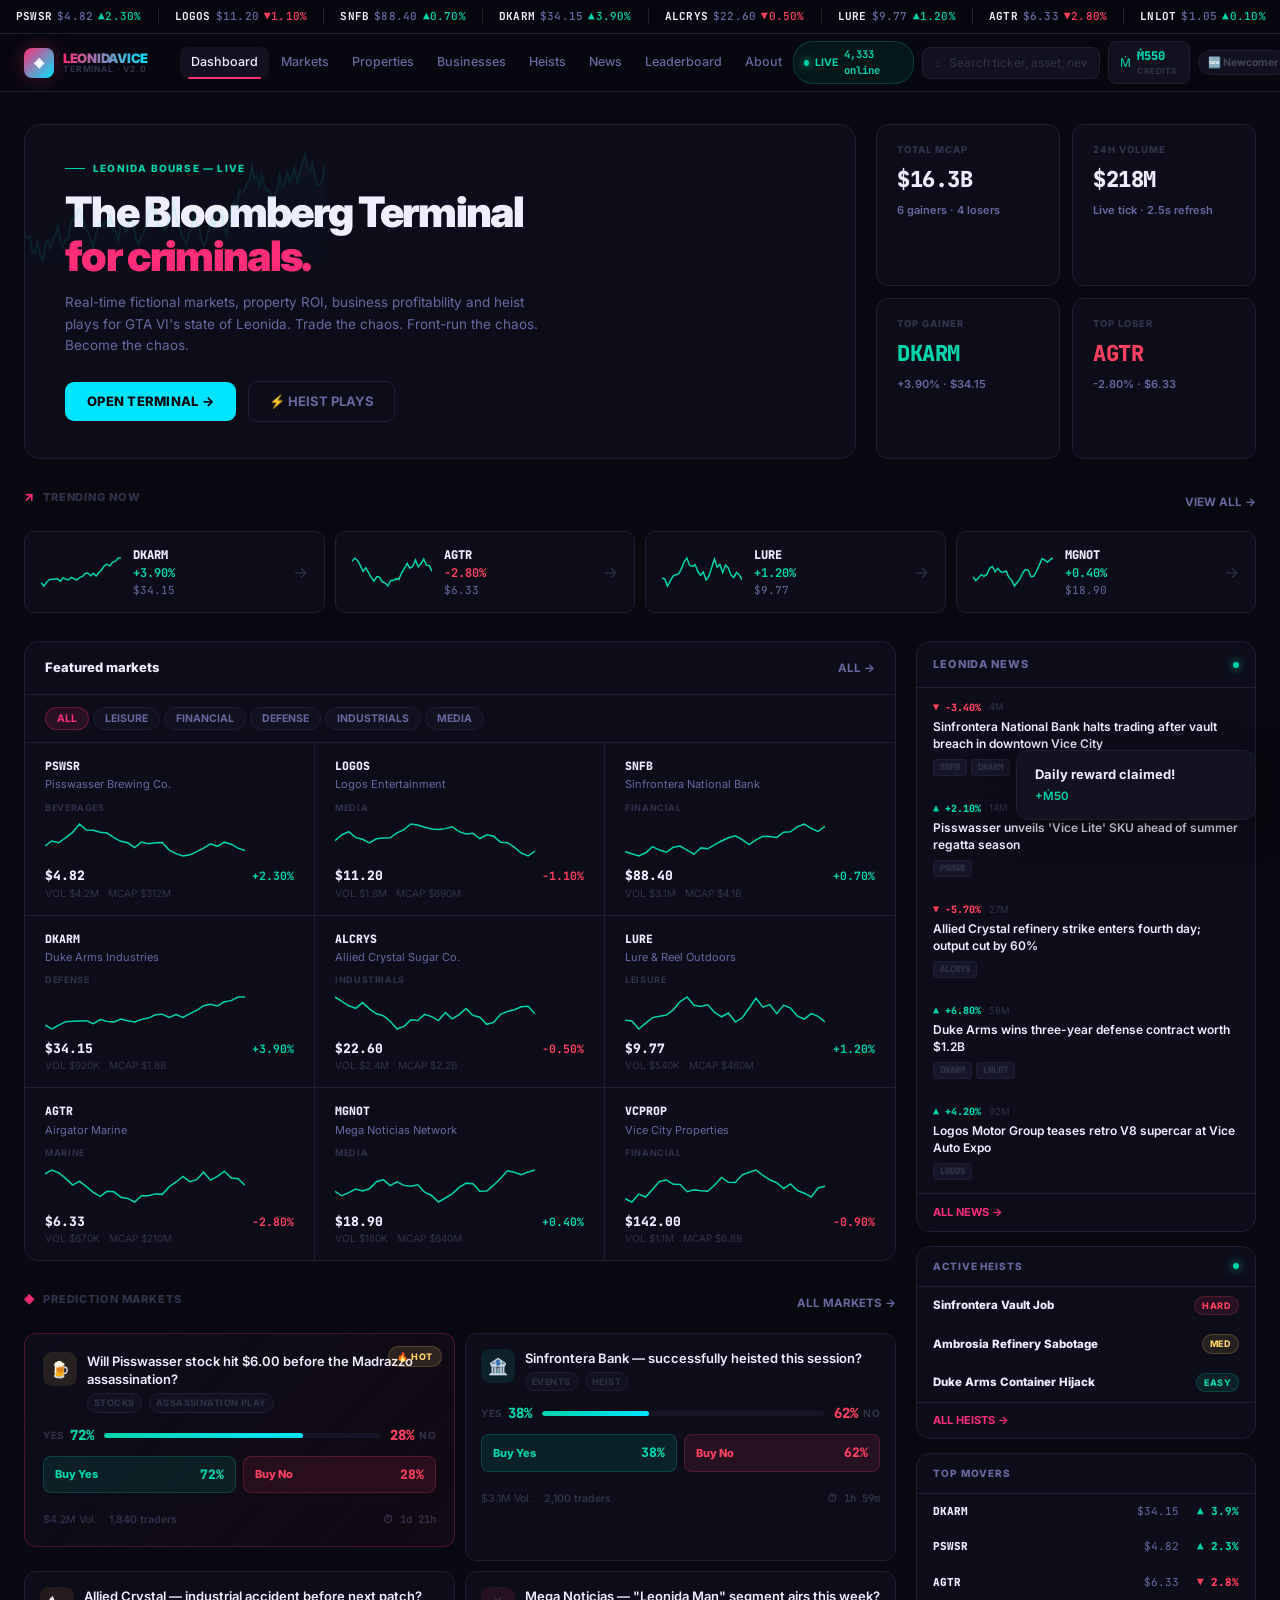
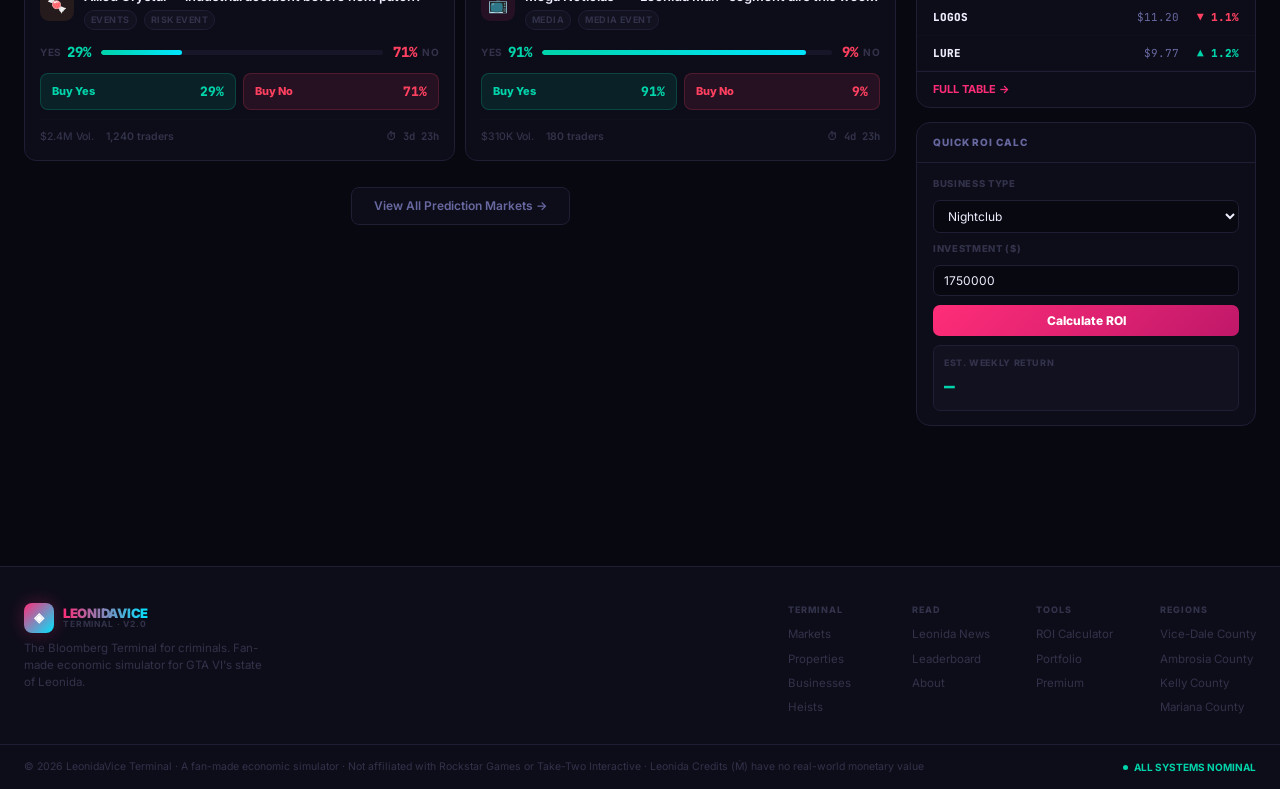
==== commit 7d5d8b70: "fix: 3 UX issues resolved 1. Watchlist → Leaderboard rename (all 14 pages)    - Nav link was labeled" ====
--- a/leonidavice/index.html
+++ b/leonidavice/index.html
@@ -46,7 +46,7 @@
     <a href="businesses.html" class="nav-link">Businesses</a>
     <a href="heists.html" class="nav-link">Heists</a>
     <a href="news.html" class="nav-link">News</a>
-    <a href="leaderboard.html" class="nav-link">Watchlist</a>
+    <a href="leaderboard.html" class="nav-link">Leaderboard</a>
     <a href="about.html" class="nav-link">About</a>
   </div>
   <div class="nav-right">
@@ -406,7 +406,7 @@
     </div>
     <div class="footer-links">
       <div class="footer-col"><p class="footer-col-title">Terminal</p><a href="stocks.html">Markets</a><a href="properties.html">Properties</a><a href="businesses.html">Businesses</a><a href="heists.html">Heists</a></div>
-      <div class="footer-col"><p class="footer-col-title">Read</p><a href="news.html">Leonida News</a><a href="leaderboard.html">Watchlist</a><a href="about.html">About</a></div>
+      <div class="footer-col"><p class="footer-col-title">Read</p><a href="news.html">Leonida News</a><a href="leaderboard.html">Leaderboard</a><a href="about.html">About</a></div>
       <div class="footer-col"><p class="footer-col-title">Tools</p><a href="calculator.html">ROI Calculator</a><a href="portfolio.html">Portfolio</a><a href="premium.html">Premium</a></div>
       <div class="footer-col"><p class="footer-col-title">Regions</p><a href="region.html?r=vice-dale">Vice-Dale County</a><a href="region.html?r=ambrosia">Ambrosia County</a><a href="region.html?r=kelly">Kelly County</a><a href="region.html?r=mariana">Mariana County</a></div>
     </div>
@@ -463,3 +463,4 @@
 });
 </script>
 </body></html>
+
--- a/leonidavice/styles.css
+++ b/leonidavice/styles.css
@@ -716,3 +716,19 @@
 body.compact-mode .card-outcomes{gap:5px}
 body.compact-mode .outcome-btn{padding:6px 8px}
 body.compact-mode .market-grid{gap:7px}
+
+/* ── PROPERTY CARD CLICK STATES ── */
+.prop-card[onclick] { cursor: pointer; }
+.prop-card[onclick]:hover { border-color: rgba(255,45,120,0.4); box-shadow: 0 8px 40px rgba(0,0,0,0.4), 0 0 0 1px rgba(255,45,120,0.15); }
+.btn-view-details {
+  display: block; width: 100%; padding: 9px; border-radius: 8px;
+  font-size: 12px; font-weight: 700; text-align: center;
+  background: var(--surface-3); color: var(--text-2);
+  border: 1px solid var(--border); transition: all 0.15s;
+  margin-top: 10px; cursor: pointer;
+}
+.btn-view-details:hover { background: var(--pink); color: #fff; border-color: var(--pink); }
+/* ── BUSINESS ROW CLICK STATES ── */
+.biz-table tbody tr { cursor: pointer; }
+.biz-table tbody tr:hover td { background: var(--surface-2); }
+.biz-row-link { display: contents; }
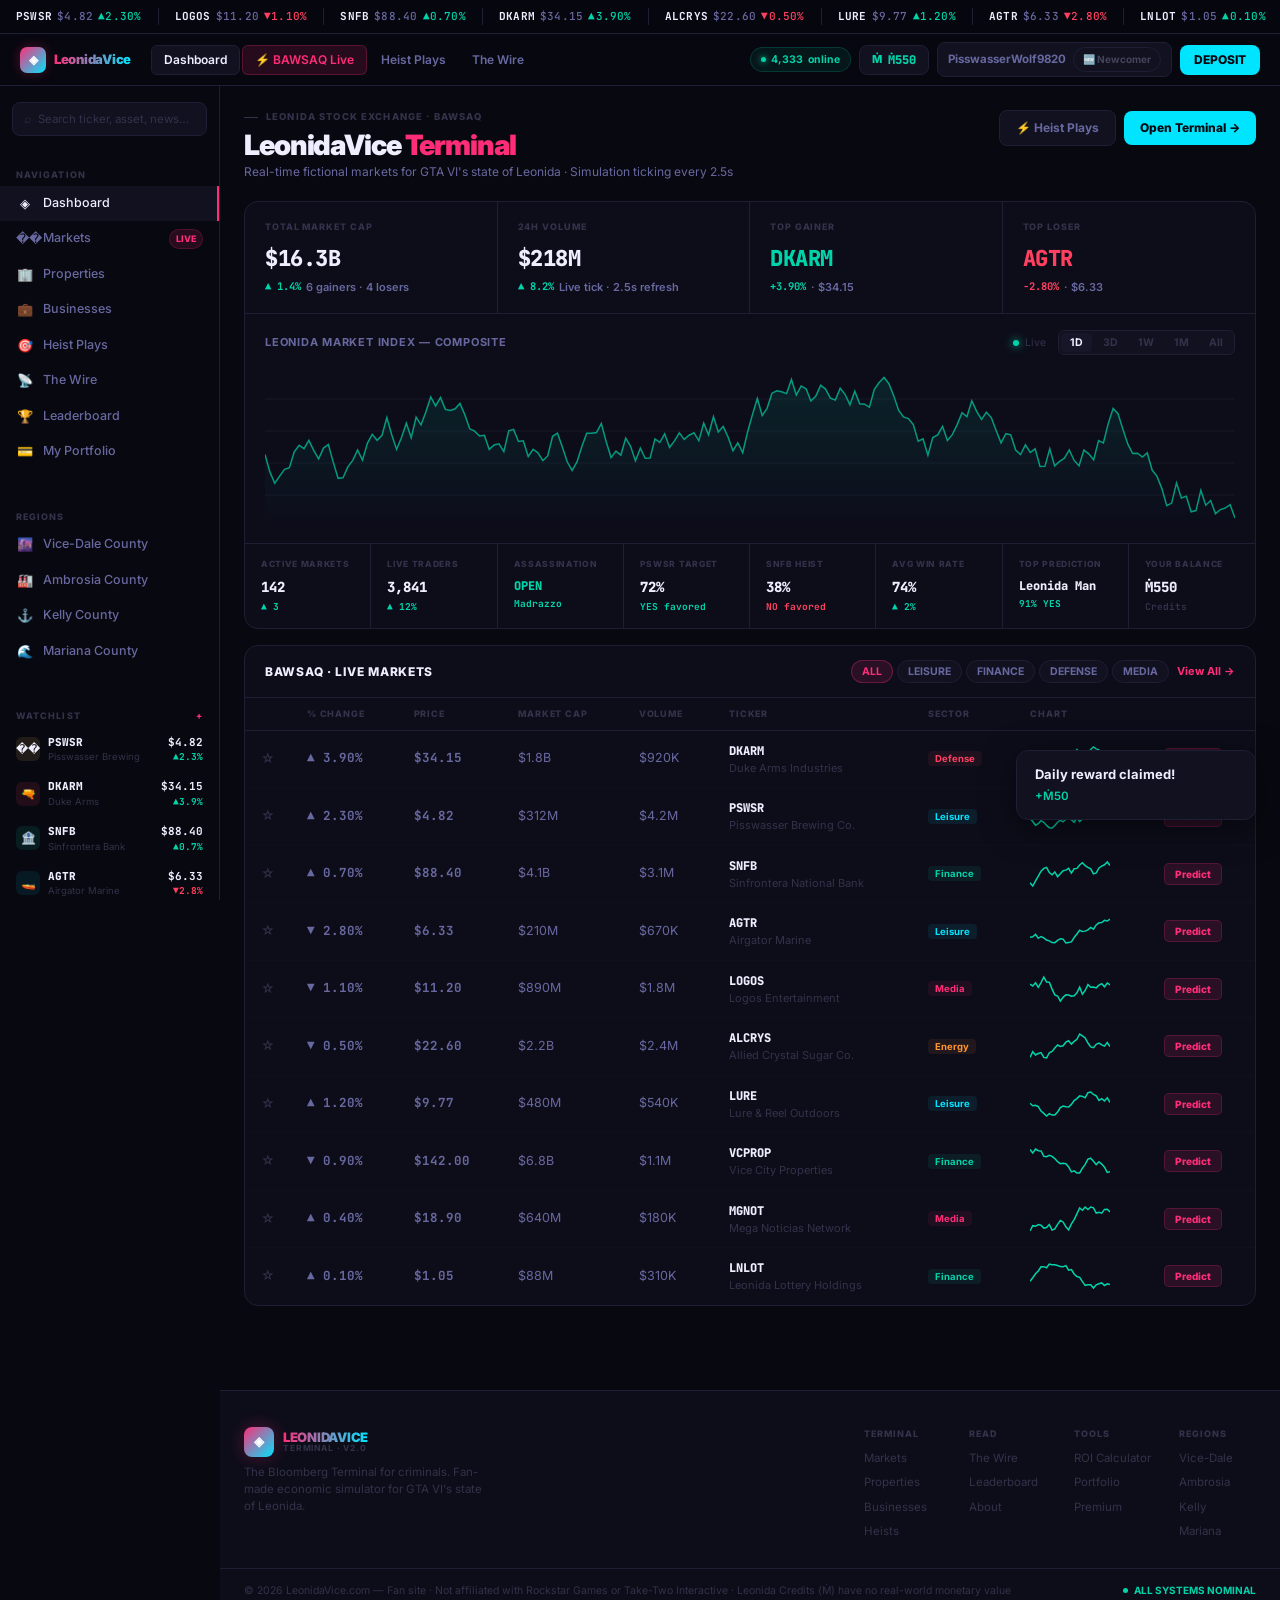
==== commit 1a2e27c1: "feat: dashboard V3 — sidebar layout inspired by GFT terminal - Left sidebar: logo, search, nav secti" ====
--- a/leonidavice/index.html
+++ b/leonidavice/index.html
@@ -2,7 +2,7 @@
 <html lang="en">
 <head>
   <meta charset="UTF-8"/><meta name="viewport" content="width=device-width,initial-scale=1.0"/>
-  <title>LeonidaVice — The Bloomberg Terminal for Criminals</title>
+  <title>LeonidaVice — The Leonida Market Terminal</title>
   <link rel="stylesheet" href="styles.css"/>
   <link rel="preconnect" href="https://fonts.googleapis.com"/>
   <link href="https://fonts.googleapis.com/css2?family=Inter:wght@300;400;500;600;700;800;900&family=JetBrains+Mono:wght@400;500;600;700&display=swap" rel="stylesheet"/>
@@ -33,372 +33,407 @@
   <span class="tick down"><span class="tick-sym">VCPROP</span> <span class="tick-val">$142.00</span> <span class="tick-delta">▼0.90%</span></span>
 </div></div>
 
-<!-- NAV -->
-<nav class="nav"><div class="nav-inner">
-  <a href="index.html" class="logo">
-    <div class="logo-mark">◈</div>
-    <div class="logo-text-wrap"><div class="logo-name">LEONIDAVICE</div><div class="logo-sub">Terminal · V2.0</div></div>
-  </a>
-  <div class="nav-links">
-    <a href="index.html" class="nav-link active">Dashboard</a>
-    <a href="stocks.html" class="nav-link">Markets</a>
-    <a href="properties.html" class="nav-link">Properties</a>
-    <a href="businesses.html" class="nav-link">Businesses</a>
-    <a href="heists.html" class="nav-link">Heists</a>
-    <a href="news.html" class="nav-link">News</a>
-    <a href="leaderboard.html" class="nav-link">Leaderboard</a>
-    <a href="about.html" class="nav-link">About</a>
+<div class="app-shell">
+
+  <!-- TOP BAR -->
+  <div class="app-topbar">
+    <a href="index.html" class="topbar-logo">
+      <div class="topbar-logo-mark">◈</div>
+      <div class="topbar-logo-name">LeonidaVice</div>
+    </a>
+    <div class="topbar-tabs">
+      <a href="index.html" class="topbar-tab active">Dashboard</a>
+      <a href="stocks.html" class="topbar-tab active-pink">⚡ BAWSAQ Live</a>
+      <a href="heists.html" class="topbar-tab">Heist Plays</a>
+      <a href="news.html" class="topbar-tab">The Wire</a>
+    </div>
+    <div class="topbar-right">
+      <div class="topbar-live"><span class="topbar-live-dot"></span><span data-traders>4,333</span> online</div>
+      <a href="portfolio.html" class="topbar-credits">
+        <span class="topbar-credits-sym">Ṁ</span>
+        <span class="topbar-credits-bal wallet-balance">500</span>
+      </a>
+      <div class="topbar-user">
+        <span class="topbar-user-name" id="tb-username">—</span>
+        <span class="user-badge-nav topbar-user-badge"></span>
+      </div>
+      <a href="premium.html" class="btn-deposit-top">DEPOSIT</a>
+    </div>
   </div>
-  <div class="nav-right">
-    <div class="nav-live"><span class="nav-live-dot"></span><span class="nav-live-text">LIVE</span><span class="nav-live-count" data-traders>4,333 online</span></div>
-    <div class="nav-search"><span class="nav-search-icon">⌕</span><input type="text" placeholder="Search ticker, asset, news…"/></div>
-    <a href="portfolio.html" class="wallet-nav-item" title="My Leonida Credits">
-      <span class="wallet-nav-icon">Ṁ</span>
-      <div><div class="wallet-balance">500</div><div class="wallet-label">Credits</div></div>
-    </a>
-    <span class="streak-display" style="display:none"></span>
-    <span class="user-badge-nav"></span>
-    <a href="premium.html" class="btn-deposit">DEPOSIT</a>
-  </div>
-</div></nav>
-
-<div class="page-wrap"><div class="page-inner">
-
-<!-- HERO -->
-<div class="hero">
-  <div class="hero-left">
-    <canvas class="hero-chart-bg" id="hero-bg-chart"></canvas>
-    <div class="hero-eyebrow">LEONIDA BOURSE — LIVE</div>
-    <div class="hero-title">The Bloomberg Terminal<br><span class="accent">for criminals.</span></div>
-    <div class="hero-sub">Real-time fictional markets, property ROI, business profitability and heist plays for GTA VI's state of Leonida. Trade the chaos. Front-run the chaos. Become the chaos.</div>
-    <div class="hero-ctas">
-      <a href="stocks.html" class="btn-hero-primary">OPEN TERMINAL →</a>
-      <a href="heists.html" class="btn-hero-ghost">⚡ HEIST PLAYS</a>
-    </div>
-  </div>
-  <div class="hero-right">
-    <div class="hero-stat-tile">
-      <div class="hero-stat-label">Total MCAP</div>
-      <div class="hero-stat-value" data-stat="market-cap">$16.3B</div>
-      <div class="hero-stat-sub">6 gainers · 4 losers</div>
-    </div>
-    <div class="hero-stat-tile">
-      <div class="hero-stat-label">24H Volume</div>
-      <div class="hero-stat-value">$218M</div>
-      <div class="hero-stat-sub">Live tick · 2.5s refresh</div>
-    </div>
-    <div class="hero-stat-tile up">
-      <div class="hero-stat-label">Top Gainer</div>
-      <div class="hero-stat-value">DKARM</div>
-      <div class="hero-stat-sub">+3.90% · $34.15</div>
-    </div>
-    <div class="hero-stat-tile down">
-      <div class="hero-stat-label">Top Loser</div>
-      <div class="hero-stat-value">AGTR</div>
-      <div class="hero-stat-sub">-2.80% · $6.33</div>
-    </div>
-  </div>
+
+  <!-- LEFT SIDEBAR -->
+  <aside class="app-sidebar">
+    <div class="sidebar-search">
+      <span class="sidebar-search-icon">⌕</span>
+      <input type="text" placeholder="Search ticker, asset, news…"/>
+    </div>
+
+    <div class="sidebar-section-label">Navigation</div>
+    <a href="index.html" class="sidebar-nav-item active">
+      <span class="sidebar-nav-icon">◈</span> Dashboard
+    </a>
+    <a href="stocks.html" class="sidebar-nav-item">
+      <span class="sidebar-nav-icon">��</span> Markets
+      <span class="sidebar-nav-badge">LIVE</span>
+    </a>
+    <a href="properties.html" class="sidebar-nav-item">
+      <span class="sidebar-nav-icon">🏢</span> Properties
+    </a>
+    <a href="businesses.html" class="sidebar-nav-item">
+      <span class="sidebar-nav-icon">💼</span> Businesses
+    </a>
+    <a href="heists.html" class="sidebar-nav-item">
+      <span class="sidebar-nav-icon">🎯</span> Heist Plays
+    </a>
+    <a href="news.html" class="sidebar-nav-item">
+      <span class="sidebar-nav-icon">📡</span> The Wire
+    </a>
+    <a href="leaderboard.html" class="sidebar-nav-item">
+      <span class="sidebar-nav-icon">🏆</span> Leaderboard
+    </a>
+    <a href="portfolio.html" class="sidebar-nav-item">
+      <span class="sidebar-nav-icon">💳</span> My Portfolio
+    </a>
+
+    <div class="sidebar-divider"></div>
+
+    <div class="sidebar-section-label">Regions</div>
+    <a href="region.html?r=vice-dale" class="sidebar-nav-item">
+      <span class="sidebar-nav-icon">🌆</span> Vice-Dale County
+    </a>
+    <a href="region.html?r=ambrosia" class="sidebar-nav-item">
+      <span class="sidebar-nav-icon">🏭</span> Ambrosia County
+    </a>
+    <a href="region.html?r=kelly" class="sidebar-nav-item">
+      <span class="sidebar-nav-icon">⚓</span> Kelly County
+    </a>
+    <a href="region.html?r=mariana" class="sidebar-nav-item">
+      <span class="sidebar-nav-icon">🌊</span> Mariana County
+    </a>
+
+    <div class="sidebar-divider"></div>
+
+    <div class="sidebar-section-label">Watchlist <span style="float:right;cursor:pointer;color:var(--pink)">+</span></div>
+    <a href="stock-detail.html?sym=PSWSR" class="sidebar-watchlist-item">
+      <div class="sidebar-wl-icon" style="background:rgba(255,209,102,0.1)">��</div>
+      <div class="sidebar-wl-info">
+        <div class="sidebar-wl-sym">PSWSR</div>
+        <div class="sidebar-wl-name">Pisswasser Brewing</div>
+      </div>
+      <div class="sidebar-wl-right">
+        <div class="sidebar-wl-price" data-wl-price="PSWSR">$4.82</div>
+        <div class="sidebar-wl-change up" data-wl-change="PSWSR">▲2.3%</div>
+      </div>
+    </a>
+    <a href="stock-detail.html?sym=DKARM" class="sidebar-watchlist-item">
+      <div class="sidebar-wl-icon" style="background:rgba(255,64,96,0.1)">🔫</div>
+      <div class="sidebar-wl-info">
+        <div class="sidebar-wl-sym">DKARM</div>
+        <div class="sidebar-wl-name">Duke Arms</div>
+      </div>
+      <div class="sidebar-wl-right">
+        <div class="sidebar-wl-price" data-wl-price="DKARM">$34.15</div>
+        <div class="sidebar-wl-change up" data-wl-change="DKARM">▲3.9%</div>
+      </div>
+    </a>
+    <a href="stock-detail.html?sym=SNFB" class="sidebar-watchlist-item">
+      <div class="sidebar-wl-icon" style="background:rgba(0,212,170,0.1)">🏦</div>
+      <div class="sidebar-wl-info">
+        <div class="sidebar-wl-sym">SNFB</div>
+        <div class="sidebar-wl-name">Sinfrontera Bank</div>
+      </div>
+      <div class="sidebar-wl-right">
+        <div class="sidebar-wl-price" data-wl-price="SNFB">$88.40</div>
+        <div class="sidebar-wl-change up" data-wl-change="SNFB">▲0.7%</div>
+      </div>
+    </a>
+    <a href="stock-detail.html?sym=AGTR" class="sidebar-watchlist-item">
+      <div class="sidebar-wl-icon" style="background:rgba(0,229,255,0.08)">🚤</div>
+      <div class="sidebar-wl-info">
+        <div class="sidebar-wl-sym">AGTR</div>
+        <div class="sidebar-wl-name">Airgator Marine</div>
+      </div>
+      <div class="sidebar-wl-right">
+        <div class="sidebar-wl-price" data-wl-price="AGTR">$6.33</div>
+        <div class="sidebar-wl-change down" data-wl-change="AGTR">▼2.8%</div>
+      </div>
+    </a>
+    <a href="stock-detail.html?sym=ALCRYS" class="sidebar-watchlist-item">
+      <div class="sidebar-wl-icon" style="background:rgba(255,150,50,0.1)">🍬</div>
+      <div class="sidebar-wl-info">
+        <div class="sidebar-wl-sym">ALCRYS</div>
+        <div class="sidebar-wl-name">Allied Crystal</div>
+      </div>
+      <div class="sidebar-wl-right">
+        <div class="sidebar-wl-price" data-wl-price="ALCRYS">$22.60</div>
+        <div class="sidebar-wl-change down" data-wl-change="ALCRYS">▼0.5%</div>
+      </div>
+    </a>
+
+    <div class="sidebar-divider"></div>
+    <a href="about.html" class="sidebar-nav-item" style="margin-top:auto">
+      <span class="sidebar-nav-icon">ℹ</span> About
+    </a>
+    <a href="premium.html" class="sidebar-nav-item" style="color:var(--cyan)">
+      <span class="sidebar-nav-icon">⚡</span> Go Premium
+    </a>
+  </aside>
+
+  <!-- MAIN CONTENT -->
+  <main class="app-main">
+
+    <!-- DASHBOARD HEADER -->
+    <div class="dash-header">
+      <div class="dash-header-left">
+        <div class="dash-eyebrow">LEONIDA STOCK EXCHANGE · BAWSAQ</div>
+        <div class="dash-title">LeonidaVice <span class="accent">Terminal</span></div>
+        <div class="dash-subtitle">Real-time fictional markets for GTA VI's state of Leonida · Simulation ticking every 2.5s</div>
+      </div>
+      <div style="display:flex;align-items:center;gap:8px">
+        <a href="heists.html" style="display:inline-flex;align-items:center;gap:7px;padding:8px 16px;border-radius:8px;font-size:12px;font-weight:700;background:var(--surface-2);color:var(--text-2);border:1px solid var(--border);text-decoration:none;transition:all 0.15s" onmouseover="this.style.borderColor='var(--pink)'" onmouseout="this.style.borderColor='var(--border)'">⚡ Heist Plays</a>
+        <a href="stocks.html" style="display:inline-flex;align-items:center;gap:7px;padding:8px 16px;border-radius:8px;font-size:12px;font-weight:800;background:var(--cyan);color:#080810;text-decoration:none;transition:all 0.15s">Open Terminal →</a>
+      </div>
+    </div>
+
+    <!-- MARKET OVERVIEW PANEL -->
+    <div class="market-overview">
+      <div class="market-overview-top">
+        <div class="mov-stat">
+          <div class="mov-stat-label">Total Market Cap</div>
+          <div class="mov-stat-value" data-stat="market-cap">$16.3B</div>
+          <div class="mov-stat-sub"><span class="mov-stat-delta up">▲ 1.4%</span> 6 gainers · 4 losers</div>
+        </div>
+        <div class="mov-stat">
+          <div class="mov-stat-label">24H Volume</div>
+          <div class="mov-stat-value">$218M</div>
+          <div class="mov-stat-sub"><span class="mov-stat-delta up">▲ 8.2%</span> Live tick · 2.5s refresh</div>
+        </div>
+        <div class="mov-stat">
+          <div class="mov-stat-label">Top Gainer</div>
+          <div class="mov-stat-value teal">DKARM</div>
+          <div class="mov-stat-sub"><span class="mov-stat-delta up">+3.90%</span> · $34.15</div>
+        </div>
+        <div class="mov-stat">
+          <div class="mov-stat-label">Top Loser</div>
+          <div class="mov-stat-value red">AGTR</div>
+          <div class="mov-stat-sub"><span class="mov-stat-delta down">-2.80%</span> · $6.33</div>
+        </div>
+      </div>
+
+      <!-- CHART -->
+      <div class="chart-area">
+        <div class="chart-area-header">
+          <div class="chart-area-title">Leonida Market Index — Composite</div>
+          <div style="display:flex;align-items:center;gap:12px">
+            <div style="display:flex;align-items:center;gap:6px;font-size:10.5px;color:var(--text-3)">
+              <span class="live-dot"></span> Live
+            </div>
+            <div class="chart-timeframes">
+              <button class="chart-tf active">1D</button>
+              <button class="chart-tf">3D</button>
+              <button class="chart-tf">1W</button>
+              <button class="chart-tf">1M</button>
+              <button class="chart-tf">All</button>
+            </div>
+          </div>
+        </div>
+        <canvas id="main-index-chart" class="main-chart-canvas" height="160"></canvas>
+      </div>
+
+      <!-- OBJECTIVES ROW -->
+      <div class="objectives-row">
+        <div class="obj-item">
+          <div class="obj-label">Active Markets</div>
+          <div class="obj-value">142</div>
+          <div class="obj-delta up">▲ 3</div>
+        </div>
+        <div class="obj-item">
+          <div class="obj-label">Live Traders</div>
+          <div class="obj-value" data-traders>3,841</div>
+          <div class="obj-delta up">▲ 12%</div>
+        </div>
+        <div class="obj-item">
+          <div class="obj-label">Assassination</div>
+          <div class="obj-value" style="color:var(--teal);font-size:12px;animation:pulse-text 2s ease-in-out infinite">OPEN</div>
+          <div class="obj-delta up">Madrazzo</div>
+        </div>
+        <div class="obj-item">
+          <div class="obj-label">PSWSR Target</div>
+          <div class="obj-value">72%</div>
+          <div class="obj-delta up">YES favored</div>
+        </div>
+        <div class="obj-item">
+          <div class="obj-label">SNFB Heist</div>
+          <div class="obj-value">38%</div>
+          <div class="obj-delta down">NO favored</div>
+        </div>
+        <div class="obj-item">
+          <div class="obj-label">Avg Win Rate</div>
+          <div class="obj-value">74%</div>
+          <div class="obj-delta up">▲ 2%</div>
+        </div>
+        <div class="obj-item">
+          <div class="obj-label">Top Prediction</div>
+          <div class="obj-value" style="font-size:12px">Leonida Man</div>
+          <div class="obj-delta up">91% YES</div>
+        </div>
+        <div class="obj-item">
+          <div class="obj-label">Your Balance</div>
+          <div class="obj-value teal wallet-balance" style="font-size:14px">Ṁ500</div>
+          <div class="obj-delta" style="color:var(--text-3)">Credits</div>
+        </div>
+      </div>
+    </div>
+
+    <!-- MARKETS TABLE -->
+    <div class="dash-markets">
+      <div class="dash-markets-header">
+        <div class="dash-markets-title">BAWSAQ · Live Markets</div>
+        <div style="display:flex;align-items:center;gap:8px">
+          <div class="filter-pills" style="display:flex;gap:4px">
+            <button class="filter-pill active" style="padding:4px 10px;font-size:10.5px" onclick="filterDashMarkets('ALL',this)">ALL</button>
+            <button class="filter-pill" style="padding:4px 10px;font-size:10.5px" onclick="filterDashMarkets('Leisure',this)">LEISURE</button>
+            <button class="filter-pill" style="padding:4px 10px;font-size:10.5px" onclick="filterDashMarkets('Finance',this)">FINANCE</button>
+            <button class="filter-pill" style="padding:4px 10px;font-size:10.5px" onclick="filterDashMarkets('Defense',this)">DEFENSE</button>
+            <button class="filter-pill" style="padding:4px 10px;font-size:10.5px" onclick="filterDashMarkets('Media',this)">MEDIA</button>
+          </div>
+          <a href="stocks.html" style="font-size:11px;font-weight:700;color:var(--pink);text-decoration:none">View All →</a>
+        </div>
+      </div>
+      <table class="dash-markets-table" id="dash-mkt-table">
+        <thead>
+          <tr>
+            <th style="width:36px"></th>
+            <th>% CHANGE</th>
+            <th>PRICE</th>
+            <th>MARKET CAP</th>
+            <th>VOLUME</th>
+            <th>TICKER</th>
+            <th>SECTOR</th>
+            <th>CHART</th>
+            <th></th>
+          </tr>
+        </thead>
+        <tbody>
+          <tr data-sector="Defense" onclick="location.href='stock-detail.html?sym=DKARM'" style="cursor:pointer">
+            <td><span class="td-star">☆</span></td>
+            <td class="dmt-up" data-sym-change="DKARM">▲ 3.90%</td>
+            <td class="dmt-price" data-sym-price="DKARM">$34.15</td>
+            <td class="dmt-vol">$1.8B</td>
+            <td class="dmt-vol">$920K</td>
+            <td><div class="dmt-sym">DKARM</div><div class="dmt-name">Duke Arms Industries</div></td>
+            <td><span class="dmt-sector defense">Defense</span></td>
+            <td><canvas class="sparkline-canvas" data-sym="DKARM" width="80" height="28"></canvas></td>
+            <td><button class="btn-predict" onclick="event.stopPropagation();openBuyModal('dkarm-contract','yes')">Predict</button></td>
+          </tr>
+          <tr data-sector="Leisure" onclick="location.href='stock-detail.html?sym=PSWSR'" style="cursor:pointer">
+            <td><span class="td-star">☆</span></td>
+            <td class="dmt-up" data-sym-change="PSWSR">▲ 2.30%</td>
+            <td class="dmt-price" data-sym-price="PSWSR">$4.82</td>
+            <td class="dmt-vol">$312M</td>
+            <td class="dmt-vol">$4.2M</td>
+            <td><div class="dmt-sym">PSWSR</div><div class="dmt-name">Pisswasser Brewing Co.</div></td>
+            <td><span class="dmt-sector leisure">Leisure</span></td>
+            <td><canvas class="sparkline-canvas" data-sym="PSWSR" width="80" height="28"></canvas></td>
+            <td><button class="btn-predict" onclick="event.stopPropagation();openBuyModal('pswsr-6','yes')">Predict</button></td>
+          </tr>
+          <tr data-sector="Finance" onclick="location.href='stock-detail.html?sym=SNFB'" style="cursor:pointer">
+            <td><span class="td-star">☆</span></td>
+            <td class="dmt-up" data-sym-change="SNFB">▲ 0.70%</td>
+            <td class="dmt-price" data-sym-price="SNFB">$88.40</td>
+            <td class="dmt-vol">$4.1B</td>
+            <td class="dmt-vol">$3.1M</td>
+            <td><div class="dmt-sym">SNFB</div><div class="dmt-name">Sinfrontera National Bank</div></td>
+            <td><span class="dmt-sector finance">Finance</span></td>
+            <td><canvas class="sparkline-canvas" data-sym="SNFB" width="80" height="28"></canvas></td>
+            <td><button class="btn-predict" onclick="event.stopPropagation();openBuyModal('snfb-heist','no')">Predict</button></td>
+          </tr>
+          <tr data-sector="Leisure" onclick="location.href='stock-detail.html?sym=AGTR'" style="cursor:pointer">
+            <td><span class="td-star">☆</span></td>
+            <td class="dmt-down" data-sym-change="AGTR">▼ 2.80%</td>
+            <td class="dmt-price" data-sym-price="AGTR">$6.33</td>
+            <td class="dmt-vol">$210M</td>
+            <td class="dmt-vol">$670K</td>
+            <td><div class="dmt-sym">AGTR</div><div class="dmt-name">Airgator Marine</div></td>
+            <td><span class="dmt-sector leisure">Leisure</span></td>
+            <td><canvas class="sparkline-canvas" data-sym="AGTR" width="80" height="28"></canvas></td>
+            <td><button class="btn-predict" onclick="event.stopPropagation();openBuyModal('agtr-dip','yes')">Predict</button></td>
+          </tr>
+          <tr data-sector="Media" onclick="location.href='stock-detail.html?sym=LOGOS'" style="cursor:pointer">
+            <td><span class="td-star">☆</span></td>
+            <td class="dmt-down" data-sym-change="LOGOS">▼ 1.10%</td>
+            <td class="dmt-price" data-sym-price="LOGOS">$11.20</td>
+            <td class="dmt-vol">$890M</td>
+            <td class="dmt-vol">$1.8M</td>
+            <td><div class="dmt-sym">LOGOS</div><div class="dmt-name">Logos Entertainment</div></td>
+            <td><span class="dmt-sector media">Media</span></td>
+            <td><canvas class="sparkline-canvas" data-sym="LOGOS" width="80" height="28"></canvas></td>
+            <td><button class="btn-predict" onclick="event.stopPropagation();openBuyModal('logos-week','no')">Predict</button></td>
+          </tr>
+          <tr data-sector="Energy" onclick="location.href='stock-detail.html?sym=ALCRYS'" style="cursor:pointer">
+            <td><span class="td-star">☆</span></td>
+            <td class="dmt-down" data-sym-change="ALCRYS">▼ 0.50%</td>
+            <td class="dmt-price" data-sym-price="ALCRYS">$22.60</td>
+            <td class="dmt-vol">$2.2B</td>
+            <td class="dmt-vol">$2.4M</td>
+            <td><div class="dmt-sym">ALCRYS</div><div class="dmt-name">Allied Crystal Sugar Co.</div></td>
+            <td><span class="dmt-sector energy">Energy</span></td>
+            <td><canvas class="sparkline-canvas" data-sym="ALCRYS" width="80" height="28"></canvas></td>
+            <td><button class="btn-predict" onclick="event.stopPropagation();openBuyModal('alcrys-accident','no')">Predict</button></td>
+          </tr>
+          <tr data-sector="Leisure" onclick="location.href='stock-detail.html?sym=LURE'" style="cursor:pointer">
+            <td><span class="td-star">☆</span></td>
+            <td class="dmt-up" data-sym-change="LURE">▲ 1.20%</td>
+            <td class="dmt-price" data-sym-price="LURE">$9.77</td>
+            <td class="dmt-vol">$480M</td>
+            <td class="dmt-vol">$540K</td>
+            <td><div class="dmt-sym">LURE</div><div class="dmt-name">Lure &amp; Reel Outdoors</div></td>
+            <td><span class="dmt-sector leisure">Leisure</span></td>
+            <td><canvas class="sparkline-canvas" data-sym="LURE" width="80" height="28"></canvas></td>
+            <td><button class="btn-predict" onclick="event.stopPropagation();openBuyModal('lure-roi','yes')">Predict</button></td>
+          </tr>
+          <tr data-sector="Finance" onclick="location.href='stock-detail.html?sym=VCPROP'" style="cursor:pointer">
+            <td><span class="td-star">☆</span></td>
+            <td class="dmt-down" data-sym-change="VCPROP">▼ 0.90%</td>
+            <td class="dmt-price" data-sym-price="VCPROP">$142.00</td>
+            <td class="dmt-vol">$6.8B</td>
+            <td class="dmt-vol">$1.1M</td>
+            <td><div class="dmt-sym">VCPROP</div><div class="dmt-name">Vice City Properties</div></td>
+            <td><span class="dmt-sector finance">Finance</span></td>
+            <td><canvas class="sparkline-canvas" data-sym="VCPROP" width="80" height="28"></canvas></td>
+            <td><button class="btn-predict" onclick="event.stopPropagation();openBuyModal('vcprop-150','yes')">Predict</button></td>
+          </tr>
+          <tr data-sector="Media" onclick="location.href='stock-detail.html?sym=MGNOT'" style="cursor:pointer">
+            <td><span class="td-star">☆</span></td>
+            <td class="dmt-up" data-sym-change="MGNOT">▲ 0.40%</td>
+            <td class="dmt-price" data-sym-price="MGNOT">$18.90</td>
+            <td class="dmt-vol">$640M</td>
+            <td class="dmt-vol">$180K</td>
+            <td><div class="dmt-sym">MGNOT</div><div class="dmt-name">Mega Noticias Network</div></td>
+            <td><span class="dmt-sector media">Media</span></td>
+            <td><canvas class="sparkline-canvas" data-sym="MGNOT" width="80" height="28"></canvas></td>
+            <td><button class="btn-predict" onclick="event.stopPropagation();openBuyModal('mgnot-leonidaman','yes')">Predict</button></td>
+          </tr>
+          <tr data-sector="Finance" onclick="location.href='stock-detail.html?sym=LNLOT'" style="cursor:pointer">
+            <td><span class="td-star">☆</span></td>
+            <td class="dmt-up" data-sym-change="LNLOT">▲ 0.10%</td>
+            <td class="dmt-price" data-sym-price="LNLOT">$1.05</td>
+            <td class="dmt-vol">$88M</td>
+            <td class="dmt-vol">$310K</td>
+            <td><div class="dmt-sym">LNLOT</div><div class="dmt-name">Leonida Lottery Holdings</div></td>
+            <td><span class="dmt-sector finance">Finance</span></td>
+            <td><canvas class="sparkline-canvas" data-sym="LNLOT" width="80" height="28"></canvas></td>
+            <td><button class="btn-predict" onclick="event.stopPropagation();openBuyModal('pswsr-brewery','yes')">Predict</button></td>
+          </tr>
+        </tbody>
+      </table>
+    </div>
+
+  </main>
 </div>
 
-<!-- TRENDING NOW -->
-<div class="trending-strip">
-  <div class="section-header">
-    <div class="section-title"><span class="section-title-icon">↗</span> Trending now</div>
-    <a href="stocks.html" class="section-link">VIEW ALL →</a>
-  </div>
-  <div class="trending-cards">
-    <a href="stock-detail.html?sym=DKARM" class="trending-card">
-      <canvas class="trending-card-chart sparkline-canvas" data-sym="DKARM" width="80" height="32"></canvas>
-      <div class="trending-card-info">
-        <div class="trending-card-sym">DKARM</div>
-        <div class="trending-card-change up">+3.90%</div>
-        <div class="trending-card-price">$34.15</div>
-      </div>
-      <div class="trending-card-arrow">→</div>
-    </a>
-    <a href="stock-detail.html?sym=AGTR" class="trending-card">
-      <canvas class="trending-card-chart sparkline-canvas" data-sym="AGTR" width="80" height="32"></canvas>
-      <div class="trending-card-info">
-        <div class="trending-card-sym">AGTR</div>
-        <div class="trending-card-change down">-2.80%</div>
-        <div class="trending-card-price">$6.33</div>
-      </div>
-      <div class="trending-card-arrow">→</div>
-    </a>
-    <a href="stock-detail.html?sym=LURE" class="trending-card">
-      <canvas class="trending-card-chart sparkline-canvas" data-sym="LURE" width="80" height="32"></canvas>
-      <div class="trending-card-info">
-        <div class="trending-card-sym">LURE</div>
-        <div class="trending-card-change up">+1.20%</div>
-        <div class="trending-card-price">$9.77</div>
-      </div>
-      <div class="trending-card-arrow">→</div>
-    </a>
-    <a href="stock-detail.html?sym=MGNOT" class="trending-card">
-      <canvas class="trending-card-chart sparkline-canvas" data-sym="MGNOT" width="80" height="32"></canvas>
-      <div class="trending-card-info">
-        <div class="trending-card-sym">MGNOT</div>
-        <div class="trending-card-change up">+0.40%</div>
-        <div class="trending-card-price">$18.90</div>
-      </div>
-      <div class="trending-card-arrow">→</div>
-    </a>
-  </div>
-</div>
-
-<!-- MAIN DASH GRID -->
-<div class="dash-grid">
-  <div class="dash-main">
-
-    <!-- FEATURED MARKETS -->
-    <div class="featured-markets">
-      <div class="featured-markets-header">
-        <div class="featured-markets-title">Featured markets</div>
-        <a href="stocks.html" class="section-link">ALL →</a>
-      </div>
-      <div class="sector-pills">
-        <button class="sector-pill active" onclick="filterFeatured('ALL',this)">ALL</button>
-        <button class="sector-pill" onclick="filterFeatured('Leisure',this)">LEISURE</button>
-        <button class="sector-pill" onclick="filterFeatured('Finance',this)">FINANCIAL</button>
-        <button class="sector-pill" onclick="filterFeatured('Defense',this)">DEFENSE</button>
-        <button class="sector-pill" onclick="filterFeatured('Energy',this)">INDUSTRIALS</button>
-        <button class="sector-pill" onclick="filterFeatured('Media',this)">MEDIA</button>
-      </div>
-      <div id="featured-rows">
-        <div class="featured-market-row" data-sector="Leisure">
-          <a href="stock-detail.html?sym=PSWSR" class="featured-market-cell">
-            <div class="fmc-sym">PSWSR</div><div class="fmc-name">Pisswasser Brewing Co.</div>
-            <div class="fmc-sector">Beverages</div>
-            <div class="fmc-chart"><canvas class="sparkline-canvas" data-sym="PSWSR" width="200" height="36"></canvas></div>
-            <div class="fmc-bottom"><span class="fmc-price">$4.82</span><span class="fmc-change up">+2.30%</span></div>
-            <div class="fmc-vol">VOL $4.2M &nbsp; MCAP $312M</div>
-          </a>
-          <a href="stock-detail.html?sym=LOGOS" class="featured-market-cell">
-            <div class="fmc-sym">LOGOS</div><div class="fmc-name">Logos Entertainment</div>
-            <div class="fmc-sector">Media</div>
-            <div class="fmc-chart"><canvas class="sparkline-canvas" data-sym="LOGOS" width="200" height="36"></canvas></div>
-            <div class="fmc-bottom"><span class="fmc-price">$11.20</span><span class="fmc-change down">-1.10%</span></div>
-            <div class="fmc-vol">VOL $1.8M &nbsp; MCAP $890M</div>
-          </a>
-          <a href="stock-detail.html?sym=SNFB" class="featured-market-cell">
-            <div class="fmc-sym">SNFB</div><div class="fmc-name">Sinfrontera National Bank</div>
-            <div class="fmc-sector">Financial</div>
-            <div class="fmc-chart"><canvas class="sparkline-canvas" data-sym="SNFB" width="200" height="36"></canvas></div>
-            <div class="fmc-bottom"><span class="fmc-price">$88.40</span><span class="fmc-change up">+0.70%</span></div>
-            <div class="fmc-vol">VOL $3.1M &nbsp; MCAP $4.1B</div>
-          </a>
-        </div>
-        <div class="featured-market-row" data-sector="Defense">
-          <a href="stock-detail.html?sym=DKARM" class="featured-market-cell">
-            <div class="fmc-sym">DKARM</div><div class="fmc-name">Duke Arms Industries</div>
-            <div class="fmc-sector">Defense</div>
-            <div class="fmc-chart"><canvas class="sparkline-canvas" data-sym="DKARM" width="200" height="36"></canvas></div>
-            <div class="fmc-bottom"><span class="fmc-price">$34.15</span><span class="fmc-change up">+3.90%</span></div>
-            <div class="fmc-vol">VOL $920K &nbsp; MCAP $1.8B</div>
-          </a>
-          <a href="stock-detail.html?sym=ALCRYS" class="featured-market-cell">
-            <div class="fmc-sym">ALCRYS</div><div class="fmc-name">Allied Crystal Sugar Co.</div>
-            <div class="fmc-sector">Industrials</div>
-            <div class="fmc-chart"><canvas class="sparkline-canvas" data-sym="ALCRYS" width="200" height="36"></canvas></div>
-            <div class="fmc-bottom"><span class="fmc-price">$22.60</span><span class="fmc-change down">-0.50%</span></div>
-            <div class="fmc-vol">VOL $2.4M &nbsp; MCAP $2.2B</div>
-          </a>
-          <a href="stock-detail.html?sym=LURE" class="featured-market-cell">
-            <div class="fmc-sym">LURE</div><div class="fmc-name">Lure &amp; Reel Outdoors</div>
-            <div class="fmc-sector">Leisure</div>
-            <div class="fmc-chart"><canvas class="sparkline-canvas" data-sym="LURE" width="200" height="36"></canvas></div>
-            <div class="fmc-bottom"><span class="fmc-price">$9.77</span><span class="fmc-change up">+1.20%</span></div>
-            <div class="fmc-vol">VOL $540K &nbsp; MCAP $480M</div>
-          </a>
-        </div>
-        <div class="featured-market-row" data-sector="Leisure">
-          <a href="stock-detail.html?sym=AGTR" class="featured-market-cell">
-            <div class="fmc-sym">AGTR</div><div class="fmc-name">Airgator Marine</div>
-            <div class="fmc-sector">Marine</div>
-            <div class="fmc-chart"><canvas class="sparkline-canvas" data-sym="AGTR" width="200" height="36"></canvas></div>
-            <div class="fmc-bottom"><span class="fmc-price">$6.33</span><span class="fmc-change down">-2.80%</span></div>
-            <div class="fmc-vol">VOL $670K &nbsp; MCAP $210M</div>
-          </a>
-          <a href="stock-detail.html?sym=MGNOT" class="featured-market-cell">
-            <div class="fmc-sym">MGNOT</div><div class="fmc-name">Mega Noticias Network</div>
-            <div class="fmc-sector">Media</div>
-            <div class="fmc-chart"><canvas class="sparkline-canvas" data-sym="MGNOT" width="200" height="36"></canvas></div>
-            <div class="fmc-bottom"><span class="fmc-price">$18.90</span><span class="fmc-change up">+0.40%</span></div>
-            <div class="fmc-vol">VOL $180K &nbsp; MCAP $640M</div>
-          </a>
-          <a href="stock-detail.html?sym=VCPROP" class="featured-market-cell">
-            <div class="fmc-sym">VCPROP</div><div class="fmc-name">Vice City Properties</div>
-            <div class="fmc-sector">Financial</div>
-            <div class="fmc-chart"><canvas class="sparkline-canvas" data-sym="VCPROP" width="200" height="36"></canvas></div>
-            <div class="fmc-bottom"><span class="fmc-price">$142.00</span><span class="fmc-change down">-0.90%</span></div>
-            <div class="fmc-vol">VOL $1.1M &nbsp; MCAP $6.8B</div>
-          </a>
-        </div>
-      </div>
-    </div>
-
-    <!-- PREDICTION MARKETS -->
-    <div class="section-header" style="margin-top:28px">
-      <div class="section-title"><span class="section-title-icon">◈</span> Prediction Markets</div>
-      <a href="market.html?id=pswsr-6" class="section-link">ALL MARKETS →</a>
-    </div>
-    <div class="market-grid">
-      <div class="market-card featured" data-market-id="pswsr-6">
-        <div class="card-badge">🔥 HOT</div>
-        <div class="card-header">
-          <div class="card-icon-wrap pisswasser">🍺</div>
-          <div class="card-title-block">
-            <h3 class="card-title">Will Pisswasser stock hit $6.00 before the Madrazzo assassination?</h3>
-            <div class="card-meta"><span class="card-tag">Stocks</span><span class="card-tag">Assassination Play</span></div>
-          </div>
-        </div>
-        <div class="card-prob-row">
-          <div class="card-prob-yes"><span class="card-prob-label">Yes</span><span class="card-prob-pct" style="color:var(--teal)">72%</span></div>
-          <div class="card-prob-bar-wrap"><div class="card-prob-bar"><div class="card-prob-fill" style="width:72%"></div></div></div>
-          <div class="card-prob-no"><span class="card-prob-pct" style="color:var(--red)">28%</span><span class="card-prob-label">No</span></div>
-        </div>
-        <div class="card-outcomes">
-          <a href="market.html?id=pswsr-6" class="outcome-btn yes"><span class="outcome-label">Buy Yes</span><span class="outcome-pct">72%</span></a>
-          <a href="market.html?id=pswsr-6" class="outcome-btn no"><span class="outcome-label">Buy No</span><span class="outcome-pct">28%</span></a>
-        </div>
-        <div class="card-footer-stats"><span class="card-vol">$4.2M Vol.</span><span class="card-traders">1,840 traders</span><span class="card-countdown card-ends">⏱ 46h</span></div>
-      </div>
-      <div class="market-card" data-market-id="snfb-heist">
-        <div class="card-header">
-          <div class="card-icon-wrap snfb">🏦</div>
-          <div class="card-title-block">
-            <h3 class="card-title">Sinfrontera Bank — successfully heisted this session?</h3>
-            <div class="card-meta"><span class="card-tag">Events</span><span class="card-tag">Heist</span></div>
-          </div>
-        </div>
-        <div class="card-prob-row">
-          <div class="card-prob-yes"><span class="card-prob-label">Yes</span><span class="card-prob-pct" style="color:var(--teal)">38%</span></div>
-          <div class="card-prob-bar-wrap"><div class="card-prob-bar"><div class="card-prob-fill" style="width:38%"></div></div></div>
-          <div class="card-prob-no"><span class="card-prob-pct" style="color:var(--red)">62%</span><span class="card-prob-label">No</span></div>
-        </div>
-        <div class="card-outcomes">
-          <a href="market.html?id=snfb-heist" class="outcome-btn yes"><span class="outcome-label">Buy Yes</span><span class="outcome-pct">38%</span></a>
-          <a href="market.html?id=snfb-heist" class="outcome-btn no"><span class="outcome-label">Buy No</span><span class="outcome-pct">62%</span></a>
-        </div>
-        <div class="card-footer-stats"><span class="card-vol">$3.1M Vol.</span><span class="card-traders">2,100 traders</span><span class="card-countdown card-ends">⏱ 2h</span></div>
-      </div>
-      <div class="market-card" data-market-id="alcrys-accident">
-        <div class="card-header">
-          <div class="card-icon-wrap alcrys">🍬</div>
-          <div class="card-title-block">
-            <h3 class="card-title">Allied Crystal — industrial accident before next patch?</h3>
-            <div class="card-meta"><span class="card-tag">Events</span><span class="card-tag">Risk Event</span></div>
-          </div>
-        </div>
-        <div class="card-prob-row">
-          <div class="card-prob-yes"><span class="card-prob-label">Yes</span><span class="card-prob-pct" style="color:var(--teal)">29%</span></div>
-          <div class="card-prob-bar-wrap"><div class="card-prob-bar"><div class="card-prob-fill" style="width:29%"></div></div></div>
-          <div class="card-prob-no"><span class="card-prob-pct" style="color:var(--red)">71%</span><span class="card-prob-label">No</span></div>
-        </div>
-        <div class="card-outcomes">
-          <a href="market.html?id=alcrys-accident" class="outcome-btn yes"><span class="outcome-label">Buy Yes</span><span class="outcome-pct">29%</span></a>
-          <a href="market.html?id=alcrys-accident" class="outcome-btn no"><span class="outcome-label">Buy No</span><span class="outcome-pct">71%</span></a>
-        </div>
-        <div class="card-footer-stats"><span class="card-vol">$2.4M Vol.</span><span class="card-traders">1,240 traders</span><span class="card-countdown card-ends">⏱ 4d</span></div>
-      </div>
-      <div class="market-card" data-market-id="mgnot-leonidaman">
-        <div class="card-header">
-          <div class="card-icon-wrap mgnot">📺</div>
-          <div class="card-title-block">
-            <h3 class="card-title">Mega Noticias — "Leonida Man" segment airs this week?</h3>
-            <div class="card-meta"><span class="card-tag">Media</span><span class="card-tag">Media Event</span></div>
-          </div>
-        </div>
-        <div class="card-prob-row">
-          <div class="card-prob-yes"><span class="card-prob-label">Yes</span><span class="card-prob-pct" style="color:var(--teal)">91%</span></div>
-          <div class="card-prob-bar-wrap"><div class="card-prob-bar"><div class="card-prob-fill" style="width:91%"></div></div></div>
-          <div class="card-prob-no"><span class="card-prob-pct" style="color:var(--red)">9%</span><span class="card-prob-label">No</span></div>
-        </div>
-        <div class="card-outcomes">
-          <a href="market.html?id=mgnot-leonidaman" class="outcome-btn yes"><span class="outcome-label">Buy Yes</span><span class="outcome-pct">91%</span></a>
-          <a href="market.html?id=mgnot-leonidaman" class="outcome-btn no"><span class="outcome-label">Buy No</span><span class="outcome-pct">9%</span></a>
-        </div>
-        <div class="card-footer-stats"><span class="card-vol">$310K Vol.</span><span class="card-traders">180 traders</span><span class="card-countdown card-ends">⏱ 5d</span></div>
-      </div>
-    </div>
-    <div class="load-more-wrap"><a href="market.html?id=pswsr-6" class="btn-load-more">View All Prediction Markets →</a></div>
-  </div>
-
-  <!-- RIGHT SIDEBAR -->
-  <div class="dash-sidebar">
-    <!-- LEONIDA NEWS -->
-    <div class="news-widget">
-      <div class="news-widget-header"><span class="news-widget-title">Leonida News</span><span class="live-dot"></span></div>
-      <a href="news.html" class="news-widget-item">
-        <div class="nwi-meta"><span class="nwi-delta down">▼ -3.40%</span><span class="nwi-time">4M</span></div>
-        <div class="nwi-headline">Sinfrontera National Bank halts trading after vault breach in downtown Vice City</div>
-        <div class="nwi-tickers"><span class="nwi-ticker">SNFB</span><span class="nwi-ticker">DKARM</span></div>
-      </a>
-      <a href="news.html" class="news-widget-item">
-        <div class="nwi-meta"><span class="nwi-delta up">▲ +2.10%</span><span class="nwi-time">14M</span></div>
-        <div class="nwi-headline">Pisswasser unveils 'Vice Lite' SKU ahead of summer regatta season</div>
-        <div class="nwi-tickers"><span class="nwi-ticker">PSWSR</span></div>
-      </a>
-      <a href="news.html" class="news-widget-item">
-        <div class="nwi-meta"><span class="nwi-delta down">▼ -5.70%</span><span class="nwi-time">27M</span></div>
-        <div class="nwi-headline">Allied Crystal refinery strike enters fourth day; output cut by 60%</div>
-        <div class="nwi-tickers"><span class="nwi-ticker">ALCRYS</span></div>
-      </a>
-      <a href="news.html" class="news-widget-item">
-        <div class="nwi-meta"><span class="nwi-delta up">▲ +6.80%</span><span class="nwi-time">58M</span></div>
-        <div class="nwi-headline">Duke Arms wins three-year defense contract worth $1.2B</div>
-        <div class="nwi-tickers"><span class="nwi-ticker">DKARM</span><span class="nwi-ticker">LNLOT</span></div>
-      </a>
-      <a href="news.html" class="news-widget-item">
-        <div class="nwi-meta"><span class="nwi-delta up">▲ +4.20%</span><span class="nwi-time">92M</span></div>
-        <div class="nwi-headline">Logos Motor Group teases retro V8 supercar at Vice Auto Expo</div>
-        <div class="nwi-tickers"><span class="nwi-ticker">LOGOS</span></div>
-      </a>
-      <a href="news.html" class="news-widget-footer">ALL NEWS →</a>
-    </div>
-
-    <!-- ACTIVE HEISTS -->
-    <div class="widget">
-      <div class="widget-header"><span class="widget-title">Active Heists</span><span class="live-dot"></span></div>
-      <div class="movers-list">
-        <a href="heists.html" class="mover-row"><span class="mover-name" style="font-family:inherit;font-size:11.5px;white-space:normal;line-height:1.3">Sinfrontera Vault Job</span><span class="badge badge-red" style="font-size:9px">HARD</span></a>
-        <a href="heists.html" class="mover-row"><span class="mover-name" style="font-family:inherit;font-size:11.5px;white-space:normal;line-height:1.3">Ambrosia Refinery Sabotage</span><span class="badge badge-gold" style="font-size:9px">MED</span></a>
-        <a href="heists.html" class="mover-row"><span class="mover-name" style="font-family:inherit;font-size:11.5px;white-space:normal;line-height:1.3">Duke Arms Container Hijack</span><span class="badge badge-green" style="font-size:9px">EASY</span></a>
-      </div>
-      <a href="heists.html" class="widget-footer-link">ALL HEISTS →</a>
-    </div>
-
-    <!-- TOP MOVERS -->
-    <div class="widget">
-      <div class="widget-header"><span class="widget-title">Top Movers</span></div>
-      <div class="movers-list">
-        <a href="stock-detail.html?sym=DKARM" class="mover-row" data-sym="DKARM"><span class="mover-name">DKARM</span><span class="mover-price">$34.15</span><span class="mover-delta up">▲ 3.9%</span></a>
-        <a href="stock-detail.html?sym=PSWSR" class="mover-row" data-sym="PSWSR"><span class="mover-name">PSWSR</span><span class="mover-price">$4.82</span><span class="mover-delta up">▲ 2.3%</span></a>
-        <a href="stock-detail.html?sym=AGTR" class="mover-row" data-sym="AGTR"><span class="mover-name">AGTR</span><span class="mover-price">$6.33</span><span class="mover-delta down">▼ 2.8%</span></a>
-        <a href="stock-detail.html?sym=LOGOS" class="mover-row" data-sym="LOGOS"><span class="mover-name">LOGOS</span><span class="mover-price">$11.20</span><span class="mover-delta down">▼ 1.1%</span></a>
-        <a href="stock-detail.html?sym=LURE" class="mover-row" data-sym="LURE"><span class="mover-name">LURE</span><span class="mover-price">$9.77</span><span class="mover-delta up">▲ 1.2%</span></a>
-      </div>
-      <a href="stocks.html" class="widget-footer-link">FULL TABLE →</a>
-    </div>
-
-    <!-- QUICK ROI -->
-    <div class="widget">
-      <div class="widget-header"><span class="widget-title">Quick ROI Calc</span></div>
-      <div class="calc-body">
-        <label class="calc-label">Business Type</label>
-        <select class="calc-select" id="biz-type"><option>Nightclub</option><option>Bunker</option><option>Coke Lab</option><option>Counterfeit Cash</option><option>Weed Farm</option></select>
-        <label class="calc-label">Investment ($)</label>
-        <input type="number" class="calc-input" id="invest-amt" value="1750000"/>
-        <button class="btn-calc" onclick="calcROI()">Calculate ROI</button>
-        <div class="calc-result"><span class="result-label">Est. Weekly Return</span><span class="result-value" id="result-val">—</span></div>
-      </div>
-    </div>
-  </div>
-</div>
-</div></div>
-
 <!-- FOOTER -->
-<footer class="footer">
+<footer class="footer" style="margin-left:220px">
   <div class="footer-inner">
     <div class="footer-brand">
       <a href="index.html" class="logo"><div class="logo-mark">◈</div><div class="logo-text-wrap"><div class="logo-name">LEONIDAVICE</div><div class="logo-sub">Terminal · V2.0</div></div></a>
@@ -406,15 +441,12 @@
     </div>
     <div class="footer-links">
       <div class="footer-col"><p class="footer-col-title">Terminal</p><a href="stocks.html">Markets</a><a href="properties.html">Properties</a><a href="businesses.html">Businesses</a><a href="heists.html">Heists</a></div>
-      <div class="footer-col"><p class="footer-col-title">Read</p><a href="news.html">Leonida News</a><a href="leaderboard.html">Leaderboard</a><a href="about.html">About</a></div>
+      <div class="footer-col"><p class="footer-col-title">Read</p><a href="news.html">The Wire</a><a href="leaderboard.html">Leaderboard</a><a href="about.html">About</a></div>
       <div class="footer-col"><p class="footer-col-title">Tools</p><a href="calculator.html">ROI Calculator</a><a href="portfolio.html">Portfolio</a><a href="premium.html">Premium</a></div>
-      <div class="footer-col"><p class="footer-col-title">Regions</p><a href="region.html?r=vice-dale">Vice-Dale County</a><a href="region.html?r=ambrosia">Ambrosia County</a><a href="region.html?r=kelly">Kelly County</a><a href="region.html?r=mariana">Mariana County</a></div>
+      <div class="footer-col"><p class="footer-col-title">Regions</p><a href="region.html?r=vice-dale">Vice-Dale</a><a href="region.html?r=ambrosia">Ambrosia</a><a href="region.html?r=kelly">Kelly</a><a href="region.html?r=mariana">Mariana</a></div>
     </div>
   </div>
-  <div class="footer-bottom">
-    <span>© 2026 LeonidaVice Terminal · A fan-made economic simulator · Not affiliated with Rockstar Games or Take-Two Interactive · Leonida Credits (Ṁ) have no real-world monetary value</span>
-    <span class="footer-status"><span class="footer-status-dot"></span>ALL SYSTEMS NOMINAL</span>
-  </div>
+  <div class="footer-bottom"><span>© 2026 LeonidaVice.com — Fan site · Not affiliated with Rockstar Games or Take-Two Interactive · Leonida Credits (Ṁ) have no real-world monetary value</span><span class="footer-status"><span class="footer-status-dot"></span>ALL SYSTEMS NOMINAL</span></div>
 </footer>
 
 <button class="compact-toggle" onclick="document.body.classList.toggle('compact-mode')" title="Toggle compact mode">⊞</button>
@@ -424,43 +456,128 @@
 <script src="lmsr.js"></script>
 <script src="game-loop.js"></script>
 <script>
-function filterFeatured(sector, btn) {
-  document.querySelectorAll('.sector-pill').forEach(p => p.classList.remove('active'));
+// Set username in topbar
+document.addEventListener('DOMContentLoaded', () => {
+  const el = document.getElementById('tb-username');
+  if (el && typeof LV_LMSR !== 'undefined') el.textContent = LV_LMSR.getUsername();
+});
+
+// Filter dashboard markets table
+function filterDashMarkets(sector, btn) {
+  document.querySelectorAll('.filter-pill').forEach(p => p.classList.remove('active'));
   btn.classList.add('active');
-  document.querySelectorAll('.featured-market-row').forEach(row => {
+  document.querySelectorAll('#dash-mkt-table tbody tr').forEach(row => {
     row.style.display = (sector === 'ALL' || row.dataset.sector === sector) ? '' : 'none';
   });
 }
-// Hero background chart
+
+// Chart timeframe tabs
+document.querySelectorAll('.chart-tf').forEach(btn => {
+  btn.addEventListener('click', () => {
+    document.querySelectorAll('.chart-tf').forEach(b => b.classList.remove('active'));
+    btn.classList.add('active');
+  });
+});
+
+// Main index chart
 document.addEventListener('DOMContentLoaded', () => {
-  const canvas = document.getElementById('hero-bg-chart');
+  const canvas = document.getElementById('main-index-chart');
   if (!canvas) return;
-  canvas.width = canvas.offsetWidth || 600;
-  canvas.height = canvas.offsetHeight || 260;
+  canvas.width = canvas.offsetWidth || 800;
   const ctx = canvas.getContext('2d');
   const w = canvas.width, h = canvas.height;
   const pts = [];
-  let v = 0.4;
-  for (let i = 0; i < 120; i++) { v += (Math.random()-0.47)*0.03; v=Math.max(0.1,Math.min(0.9,v)); pts.push(v); }
-  const min = Math.min(...pts), max = Math.max(...pts), range = max-min||1;
+  let v = 0.35;
+  for (let i = 0; i < 200; i++) {
+    v += (Math.random() - 0.47) * 0.025;
+    v = Math.max(0.1, Math.min(0.9, v));
+    pts.push(v);
+  }
+  const min = Math.min(...pts) * 0.99;
+  const max = Math.max(...pts) * 1.01;
+  const range = max - min || 1;
+
+  // Grid lines
+  ctx.strokeStyle = 'rgba(31,31,53,0.6)';
+  ctx.lineWidth = 1;
+  for (let i = 1; i < 5; i++) {
+    const y = (i / 5) * h;
+    ctx.beginPath(); ctx.moveTo(0, y); ctx.lineTo(w, y); ctx.stroke();
+  }
+
+  // Fill
   ctx.beginPath();
-  pts.forEach((p,i) => {
-    const x = (i/(pts.length-1))*w;
-    const y = h - ((p-min)/range)*(h*0.7) - h*0.1;
-    i===0 ? ctx.moveTo(x,y) : ctx.lineTo(x,y);
+  pts.forEach((p, i) => {
+    const x = (i / (pts.length - 1)) * w;
+    const y = h - ((p - min) / range) * (h - 8) - 4;
+    i === 0 ? ctx.moveTo(x, y) : ctx.lineTo(x, y);
   });
-  ctx.lineTo(w,h); ctx.lineTo(0,h); ctx.closePath();
-  const g = ctx.createLinearGradient(0,0,0,h);
-  g.addColorStop(0,'rgba(0,212,170,0.25)'); g.addColorStop(1,'rgba(0,212,170,0)');
+  ctx.lineTo(w, h); ctx.lineTo(0, h); ctx.closePath();
+  const g = ctx.createLinearGradient(0, 0, 0, h);
+  g.addColorStop(0, 'rgba(0,212,170,0.12)');
+  g.addColorStop(1, 'rgba(0,212,170,0)');
   ctx.fillStyle = g; ctx.fill();
+
+  // Line
   ctx.beginPath();
-  pts.forEach((p,i) => {
-    const x = (i/(pts.length-1))*w;
-    const y = h - ((p-min)/range)*(h*0.7) - h*0.1;
-    i===0 ? ctx.moveTo(x,y) : ctx.lineTo(x,y);
+  pts.forEach((p, i) => {
+    const x = (i / (pts.length - 1)) * w;
+    const y = h - ((p - min) / range) * (h - 8) - 4;
+    i === 0 ? ctx.moveTo(x, y) : ctx.lineTo(x, y);
   });
-  ctx.strokeStyle = 'rgba(0,212,170,0.6)'; ctx.lineWidth = 2; ctx.stroke();
+  ctx.strokeStyle = 'rgba(0,212,170,0.7)';
+  ctx.lineWidth = 1.5;
+  ctx.stroke();
+
+  // Live update — redraw with new point
+  setInterval(() => {
+    v += (Math.random() - 0.47) * 0.025;
+    v = Math.max(0.1, Math.min(0.9, v));
+    pts.push(v);
+    if (pts.length > 200) pts.shift();
+    // Quick redraw
+    ctx.clearRect(0, 0, w, h);
+    const mn = Math.min(...pts) * 0.99;
+    const mx = Math.max(...pts) * 1.01;
+    const rng = mx - mn || 1;
+    ctx.strokeStyle = 'rgba(31,31,53,0.6)'; ctx.lineWidth = 1;
+    for (let i = 1; i < 5; i++) { const y = (i/5)*h; ctx.beginPath(); ctx.moveTo(0,y); ctx.lineTo(w,y); ctx.stroke(); }
+    ctx.beginPath();
+    pts.forEach((p,i) => { const x=(i/(pts.length-1))*w; const y=h-((p-mn)/rng)*(h-8)-4; i===0?ctx.moveTo(x,y):ctx.lineTo(x,y); });
+    ctx.lineTo(w,h); ctx.lineTo(0,h); ctx.closePath();
+    const gr = ctx.createLinearGradient(0,0,0,h);
+    gr.addColorStop(0,'rgba(0,212,170,0.12)'); gr.addColorStop(1,'rgba(0,212,170,0)');
+    ctx.fillStyle=gr; ctx.fill();
+    ctx.beginPath();
+    pts.forEach((p,i) => { const x=(i/(pts.length-1))*w; const y=h-((p-mn)/rng)*(h-8)-4; i===0?ctx.moveTo(x,y):ctx.lineTo(x,y); });
+    ctx.strokeStyle='rgba(0,212,170,0.7)'; ctx.lineWidth=1.5; ctx.stroke();
+  }, 2500);
 });
+
+// Live watchlist updates
+function updateWatchlist() {
+  if (typeof stockState === 'undefined') return;
+  ['PSWSR','DKARM','SNFB','AGTR','ALCRYS'].forEach(sym => {
+    const st = stockState[sym];
+    if (!st) return;
+    const priceEl = document.querySelector('[data-wl-price="' + sym + '"]');
+    const changeEl = document.querySelector('[data-wl-change="' + sym + '"]');
+    const up = st.change24h >= 0;
+    if (priceEl) priceEl.textContent = '$' + st.price.toFixed(2);
+    if (changeEl) {
+      changeEl.textContent = (up ? '▲' : '▼') + Math.abs(st.change24h).toFixed(1) + '%';
+      changeEl.className = 'sidebar-wl-change ' + (up ? 'up' : 'down');
+    }
+    // Also update table
+    const tPrice = document.querySelector('[data-sym-price="' + sym + '"]');
+    const tChange = document.querySelector('[data-sym-change="' + sym + '"]');
+    if (tPrice) tPrice.textContent = '$' + st.price.toFixed(2);
+    if (tChange) {
+      tChange.textContent = (up ? '▲ ' : '▼ ') + Math.abs(st.change24h).toFixed(2) + '%';
+      tChange.className = up ? 'dmt-up' : 'dmt-down';
+    }
+  });
+}
+setInterval(updateWatchlist, 2500);
 </script>
 </body></html>
-
--- a/leonidavice/styles.css
+++ b/leonidavice/styles.css
@@ -732,3 +732,542 @@
 .biz-table tbody tr { cursor: pointer; }
 .biz-table tbody tr:hover td { background: var(--surface-2); }
 .biz-row-link { display: contents; }
+
+/* ═══════════════════════════════════════════════════════════════
+   LEONIDAVICE — DASHBOARD V3
+   Sidebar layout. Pure dark. Minimal color. Premium terminal.
+═══════════════════════════════════════════════════════════════ */
+
+/* ── SIDEBAR LAYOUT ── */
+.app-shell {
+  display: grid;
+  grid-template-columns: 220px 1fr;
+  grid-template-rows: auto 1fr;
+  min-height: 100vh;
+  padding-top: var(--ticker-h);
+}
+.app-topbar {
+  grid-column: 1 / -1;
+  height: 52px;
+  background: rgba(8,8,16,0.98);
+  border-bottom: 1px solid var(--border);
+  display: flex;
+  align-items: center;
+  padding: 0 20px;
+  gap: 12px;
+  position: sticky;
+  top: var(--ticker-h);
+  z-index: 90;
+}
+.app-sidebar {
+  grid-column: 1;
+  background: var(--bg);
+  border-right: 1px solid var(--border);
+  position: sticky;
+  top: calc(var(--ticker-h) + 52px);
+  height: calc(100vh - var(--ticker-h) - 52px);
+  overflow-y: auto;
+  overflow-x: hidden;
+  display: flex;
+  flex-direction: column;
+  padding: 16px 0;
+  scrollbar-width: none;
+}
+.app-sidebar::-webkit-scrollbar { display: none; }
+.app-main {
+  grid-column: 2;
+  min-width: 0;
+  padding: 24px;
+  background: var(--bg);
+}
+
+/* ── TOPBAR ELEMENTS ── */
+.topbar-logo {
+  display: flex;
+  align-items: center;
+  gap: 8px;
+  flex-shrink: 0;
+  margin-right: 8px;
+}
+.topbar-logo-mark {
+  width: 26px; height: 26px; border-radius: 7px;
+  background: linear-gradient(135deg, var(--pink), var(--cyan));
+  display: flex; align-items: center; justify-content: center;
+  font-size: 12px; font-weight: 900; color: #fff;
+  box-shadow: 0 0 12px var(--pink-glow);
+}
+.topbar-logo-name {
+  font-size: 13px; font-weight: 900; letter-spacing: -0.02em;
+  background: linear-gradient(90deg, var(--pink), var(--cyan));
+  -webkit-background-clip: text; -webkit-text-fill-color: transparent;
+  background-clip: text;
+}
+.topbar-tabs {
+  display: flex;
+  align-items: center;
+  gap: 2px;
+  flex: 1;
+}
+.topbar-tab {
+  padding: 5px 12px;
+  border-radius: 6px;
+  font-size: 12px;
+  font-weight: 600;
+  color: var(--text-2);
+  background: none;
+  border: none;
+  cursor: pointer;
+  transition: all 0.15s;
+  white-space: nowrap;
+  text-decoration: none;
+  display: inline-flex;
+  align-items: center;
+  gap: 5px;
+}
+.topbar-tab:hover { color: var(--text); background: var(--surface-2); }
+.topbar-tab.active {
+  color: var(--text);
+  background: var(--surface-2);
+  border: 1px solid var(--border);
+}
+.topbar-tab.active-pink {
+  color: var(--pink);
+  background: var(--pink-dim);
+  border: 1px solid rgba(255,45,120,0.25);
+}
+.topbar-right {
+  display: flex;
+  align-items: center;
+  gap: 8px;
+  margin-left: auto;
+}
+.topbar-live {
+  display: flex;
+  align-items: center;
+  gap: 5px;
+  padding: 4px 10px;
+  border-radius: 20px;
+  background: rgba(0,212,170,0.08);
+  border: 1px solid rgba(0,212,170,0.18);
+  font-size: 10.5px;
+  font-weight: 700;
+  color: var(--teal);
+}
+.topbar-live-dot {
+  width: 5px; height: 5px; border-radius: 50%;
+  background: var(--teal);
+  box-shadow: 0 0 6px var(--teal);
+  animation: live-blink 1.5s ease-in-out infinite;
+}
+.topbar-credits {
+  display: flex;
+  align-items: center;
+  gap: 6px;
+  padding: 5px 12px;
+  border-radius: 8px;
+  background: var(--surface-2);
+  border: 1px solid var(--border);
+  cursor: pointer;
+  transition: border-color 0.15s;
+}
+.topbar-credits:hover { border-color: var(--teal); }
+.topbar-credits-sym { font-size: 11px; color: var(--teal); font-weight: 800; }
+.topbar-credits-bal {
+  font-family: 'JetBrains Mono', monospace;
+  font-size: 12px; font-weight: 800; color: var(--teal);
+}
+.topbar-user {
+  display: flex;
+  align-items: center;
+  gap: 7px;
+  padding: 4px 10px;
+  border-radius: 8px;
+  background: var(--surface-2);
+  border: 1px solid var(--border);
+  cursor: pointer;
+}
+.topbar-user-name { font-size: 11.5px; font-weight: 700; color: var(--text-2); }
+.topbar-user-badge { font-size: 10px; color: var(--text-3); }
+.btn-connect {
+  padding: 6px 14px;
+  border-radius: 8px;
+  font-size: 12px;
+  font-weight: 700;
+  background: var(--surface-2);
+  color: var(--text-2);
+  border: 1px solid var(--border);
+  cursor: pointer;
+  transition: all 0.15s;
+  white-space: nowrap;
+}
+.btn-connect:hover { color: var(--text); border-color: var(--pink); }
+.btn-deposit-top {
+  padding: 6px 14px;
+  border-radius: 8px;
+  font-size: 12px;
+  font-weight: 800;
+  background: var(--cyan);
+  color: #080810;
+  border: none;
+  cursor: pointer;
+  transition: all 0.15s;
+  white-space: nowrap;
+  text-decoration: none;
+}
+.btn-deposit-top:hover { background: #33eeff; box-shadow: 0 0 16px var(--cyan-glow); }
+
+/* ── SIDEBAR ELEMENTS ── */
+.sidebar-search {
+  margin: 0 12px 16px;
+  display: flex;
+  align-items: center;
+  gap: 7px;
+  padding: 7px 11px;
+  background: var(--surface-2);
+  border: 1px solid var(--border);
+  border-radius: 8px;
+  transition: border-color 0.15s;
+}
+.sidebar-search:focus-within { border-color: var(--pink); }
+.sidebar-search-icon { color: var(--text-3); font-size: 12px; flex-shrink: 0; }
+.sidebar-search input {
+  background: none; border: none; outline: none;
+  color: var(--text); font-size: 11.5px; width: 100%;
+}
+.sidebar-search input::placeholder { color: var(--text-3); }
+.sidebar-section-label {
+  font-size: 9px;
+  font-weight: 800;
+  text-transform: uppercase;
+  letter-spacing: 0.12em;
+  color: var(--text-3);
+  padding: 0 16px;
+  margin-bottom: 4px;
+  margin-top: 16px;
+}
+.sidebar-section-label:first-of-type { margin-top: 0; }
+.sidebar-nav-item {
+  display: flex;
+  align-items: center;
+  gap: 9px;
+  padding: 8px 16px;
+  font-size: 12.5px;
+  font-weight: 500;
+  color: var(--text-2);
+  transition: all 0.15s;
+  cursor: pointer;
+  text-decoration: none;
+  position: relative;
+}
+.sidebar-nav-item:hover { color: var(--text); background: var(--surface-2); }
+.sidebar-nav-item.active {
+  color: var(--text);
+  background: var(--surface-2);
+  border-right: 2px solid var(--pink);
+}
+.sidebar-nav-icon {
+  width: 18px;
+  text-align: center;
+  font-size: 13px;
+  flex-shrink: 0;
+}
+.sidebar-nav-badge {
+  margin-left: auto;
+  font-size: 9px;
+  font-weight: 800;
+  padding: 2px 6px;
+  border-radius: 10px;
+  background: var(--pink-dim);
+  color: var(--pink);
+  border: 1px solid rgba(255,45,120,0.2);
+}
+.sidebar-divider {
+  height: 1px;
+  background: var(--border);
+  margin: 12px 16px;
+}
+/* Watchlist in sidebar */
+.sidebar-watchlist-item {
+  display: flex;
+  align-items: center;
+  gap: 8px;
+  padding: 7px 16px;
+  transition: background 0.15s;
+  cursor: pointer;
+  text-decoration: none;
+}
+.sidebar-watchlist-item:hover { background: var(--surface-2); }
+.sidebar-wl-icon {
+  width: 24px; height: 24px; border-radius: 6px;
+  display: flex; align-items: center; justify-content: center;
+  font-size: 12px; flex-shrink: 0;
+}
+.sidebar-wl-info { flex: 1; min-width: 0; }
+.sidebar-wl-sym {
+  font-family: 'JetBrains Mono', monospace;
+  font-size: 11px; font-weight: 800; color: var(--text);
+}
+.sidebar-wl-name { font-size: 9.5px; color: var(--text-3); white-space: nowrap; overflow: hidden; text-overflow: ellipsis; }
+.sidebar-wl-right { text-align: right; flex-shrink: 0; }
+.sidebar-wl-price {
+  font-family: 'JetBrains Mono', monospace;
+  font-size: 11px; font-weight: 700; color: var(--text);
+}
+.sidebar-wl-change {
+  font-family: 'JetBrains Mono', monospace;
+  font-size: 9.5px; font-weight: 700;
+}
+.sidebar-wl-change.up { color: var(--teal); }
+.sidebar-wl-change.down { color: var(--red); }
+
+/* ── DASHBOARD MAIN CONTENT ── */
+.dash-header {
+  display: flex;
+  align-items: flex-start;
+  justify-content: space-between;
+  margin-bottom: 20px;
+  gap: 20px;
+}
+.dash-header-left {}
+.dash-eyebrow {
+  font-size: 9.5px;
+  font-weight: 800;
+  text-transform: uppercase;
+  letter-spacing: 0.12em;
+  color: var(--text-3);
+  margin-bottom: 6px;
+  display: flex;
+  align-items: center;
+  gap: 8px;
+}
+.dash-eyebrow::before { content: ''; width: 14px; height: 1px; background: var(--text-3); }
+.dash-title {
+  font-size: 28px;
+  font-weight: 900;
+  letter-spacing: -0.04em;
+  color: var(--text);
+  margin-bottom: 2px;
+  line-height: 1.1;
+}
+.dash-title .accent { color: var(--pink); }
+.dash-subtitle { font-size: 12px; color: var(--text-2); }
+
+/* ── MARKET OVERVIEW PANEL ── */
+.market-overview {
+  background: var(--surface);
+  border: 1px solid var(--border);
+  border-radius: 14px;
+  overflow: hidden;
+  margin-bottom: 16px;
+}
+.market-overview-top {
+  display: grid;
+  grid-template-columns: 1fr 1fr 1fr 1fr;
+  border-bottom: 1px solid var(--border);
+}
+.mov-stat {
+  padding: 18px 20px;
+  border-right: 1px solid var(--border);
+}
+.mov-stat:last-child { border-right: none; }
+.mov-stat-label {
+  font-size: 9px;
+  font-weight: 800;
+  text-transform: uppercase;
+  letter-spacing: 0.1em;
+  color: var(--text-3);
+  margin-bottom: 8px;
+  display: flex;
+  align-items: center;
+  gap: 5px;
+}
+.mov-stat-value {
+  font-family: 'JetBrains Mono', monospace;
+  font-size: 22px;
+  font-weight: 900;
+  color: var(--text);
+  letter-spacing: -0.02em;
+  margin-bottom: 4px;
+}
+.mov-stat-value.pink { color: var(--pink); }
+.mov-stat-value.teal { color: var(--teal); }
+.mov-stat-value.red  { color: var(--red); }
+.mov-stat-sub {
+  font-size: 11px;
+  font-weight: 600;
+  color: var(--text-2);
+  display: flex;
+  align-items: center;
+  gap: 5px;
+}
+.mov-stat-delta { font-family: 'JetBrains Mono', monospace; font-size: 10.5px; font-weight: 700; }
+.mov-stat-delta.up { color: var(--teal); }
+.mov-stat-delta.down { color: var(--red); }
+
+/* ── CHART AREA ── */
+.chart-area {
+  padding: 16px 20px;
+  position: relative;
+}
+.chart-area-header {
+  display: flex;
+  align-items: center;
+  justify-content: space-between;
+  margin-bottom: 12px;
+}
+.chart-area-title {
+  font-size: 11px;
+  font-weight: 700;
+  color: var(--text-2);
+  text-transform: uppercase;
+  letter-spacing: 0.07em;
+}
+.chart-timeframes {
+  display: flex;
+  gap: 2px;
+  background: var(--surface-2);
+  border: 1px solid var(--border);
+  border-radius: 6px;
+  padding: 2px;
+}
+.chart-tf {
+  padding: 3px 9px;
+  border-radius: 4px;
+  font-size: 10.5px;
+  font-weight: 700;
+  color: var(--text-3);
+  background: none;
+  border: none;
+  cursor: pointer;
+  transition: all 0.15s;
+}
+.chart-tf:hover { color: var(--text-2); }
+.chart-tf.active { background: var(--surface-3); color: var(--text); }
+.main-chart-canvas { display: block; width: 100%; }
+
+/* ── TRADING OBJECTIVES ROW ── */
+.objectives-row {
+  display: grid;
+  grid-template-columns: repeat(8, 1fr);
+  border-top: 1px solid var(--border);
+  padding: 0;
+}
+.obj-item {
+  padding: 14px 16px;
+  border-right: 1px solid var(--border);
+}
+.obj-item:last-child { border-right: none; }
+.obj-label {
+  font-size: 8.5px;
+  font-weight: 800;
+  text-transform: uppercase;
+  letter-spacing: 0.08em;
+  color: var(--text-3);
+  margin-bottom: 6px;
+  display: flex;
+  align-items: center;
+  gap: 4px;
+}
+.obj-value {
+  font-family: 'JetBrains Mono', monospace;
+  font-size: 14px;
+  font-weight: 800;
+  color: var(--text);
+  margin-bottom: 2px;
+}
+.obj-value.up { color: var(--teal); }
+.obj-value.down { color: var(--red); }
+.obj-delta {
+  font-family: 'JetBrains Mono', monospace;
+  font-size: 9.5px;
+  font-weight: 700;
+}
+.obj-delta.up { color: var(--teal); }
+.obj-delta.down { color: var(--red); }
+
+/* ── MARKETS TABLE (dashboard) ── */
+.dash-markets {
+  background: var(--surface);
+  border: 1px solid var(--border);
+  border-radius: 14px;
+  overflow: hidden;
+  margin-top: 16px;
+}
+.dash-markets-header {
+  display: flex;
+  align-items: center;
+  justify-content: space-between;
+  padding: 14px 20px;
+  border-bottom: 1px solid var(--border);
+}
+.dash-markets-title {
+  font-size: 12px;
+  font-weight: 800;
+  color: var(--text);
+  text-transform: uppercase;
+  letter-spacing: 0.06em;
+}
+.dash-markets-table {
+  width: 100%;
+  border-collapse: collapse;
+}
+.dash-markets-table th {
+  padding: 9px 16px;
+  text-align: left;
+  font-size: 9px;
+  font-weight: 800;
+  text-transform: uppercase;
+  letter-spacing: 0.09em;
+  color: var(--text-3);
+  border-bottom: 1px solid var(--border);
+  background: var(--surface);
+  white-space: nowrap;
+}
+.dash-markets-table td {
+  padding: 11px 16px;
+  font-size: 12.5px;
+  color: var(--text-2);
+  border-bottom: 1px solid var(--border-sub);
+  vertical-align: middle;
+}
+.dash-markets-table tr:last-child td { border-bottom: none; }
+.dash-markets-table tr:hover td { background: var(--surface-2); cursor: pointer; }
+.dmt-sym { font-family: 'JetBrains Mono', monospace; font-size: 12px; font-weight: 800; color: var(--text); }
+.dmt-name { font-size: 11px; color: var(--text-3); }
+.dmt-price { font-family: 'JetBrains Mono', monospace; font-size: 12.5px; font-weight: 700; color: var(--text); }
+.dmt-up { font-family: 'JetBrains Mono', monospace; font-size: 11.5px; font-weight: 700; color: var(--teal); }
+.dmt-down { font-family: 'JetBrains Mono', monospace; font-size: 11.5px; font-weight: 700; color: var(--red); }
+.dmt-vol { font-size: 11.5px; color: var(--text-2); }
+.dmt-sector { font-size: 9.5px; font-weight: 700; padding: 2px 7px; border-radius: 4px; }
+.dmt-sector.leisure { background: rgba(0,229,255,0.08); color: var(--cyan); }
+.dmt-sector.finance { background: rgba(0,212,170,0.08); color: var(--teal); }
+.dmt-sector.defense { background: rgba(255,64,96,0.08); color: var(--red); }
+.dmt-sector.media   { background: rgba(255,45,120,0.08); color: var(--pink); }
+.dmt-sector.energy  { background: rgba(255,150,50,0.08); color: #ff9632; }
+.btn-predict {
+  padding: 4px 10px;
+  border-radius: 5px;
+  font-size: 10px;
+  font-weight: 800;
+  background: var(--pink-dim);
+  color: var(--pink);
+  border: 1px solid rgba(255,45,120,0.2);
+  cursor: pointer;
+  transition: all 0.15s;
+  white-space: nowrap;
+}
+.btn-predict:hover { background: rgba(255,45,120,0.2); }
+
+/* ── RESPONSIVE ── */
+@media (max-width: 900px) {
+  .app-shell { grid-template-columns: 1fr; }
+  .app-sidebar { display: none; }
+  .app-topbar { padding: 0 14px; }
+  .objectives-row { grid-template-columns: repeat(4,1fr); }
+  .market-overview-top { grid-template-columns: 1fr 1fr; }
+}
+@media (max-width: 600px) {
+  .objectives-row { grid-template-columns: repeat(2,1fr); }
+  .market-overview-top { grid-template-columns: 1fr; }
+  .app-main { padding: 14px; }
+}
